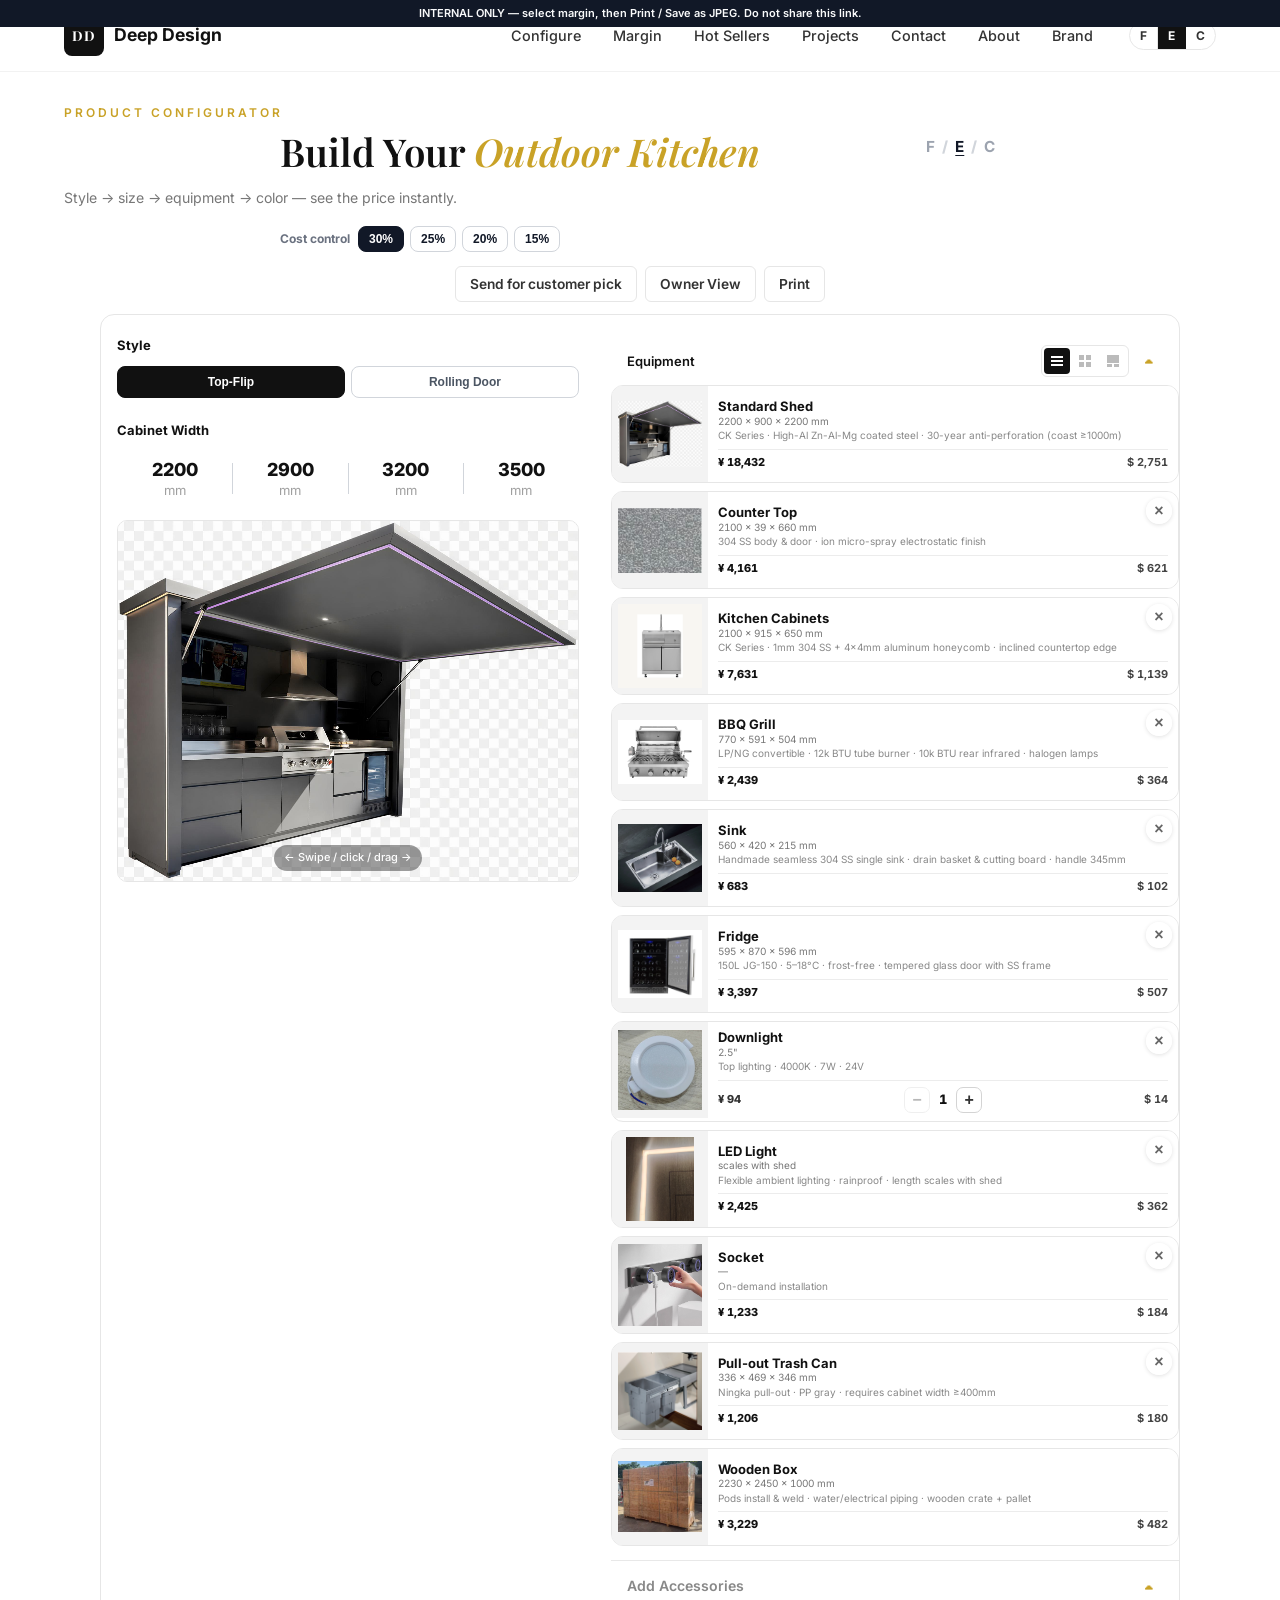
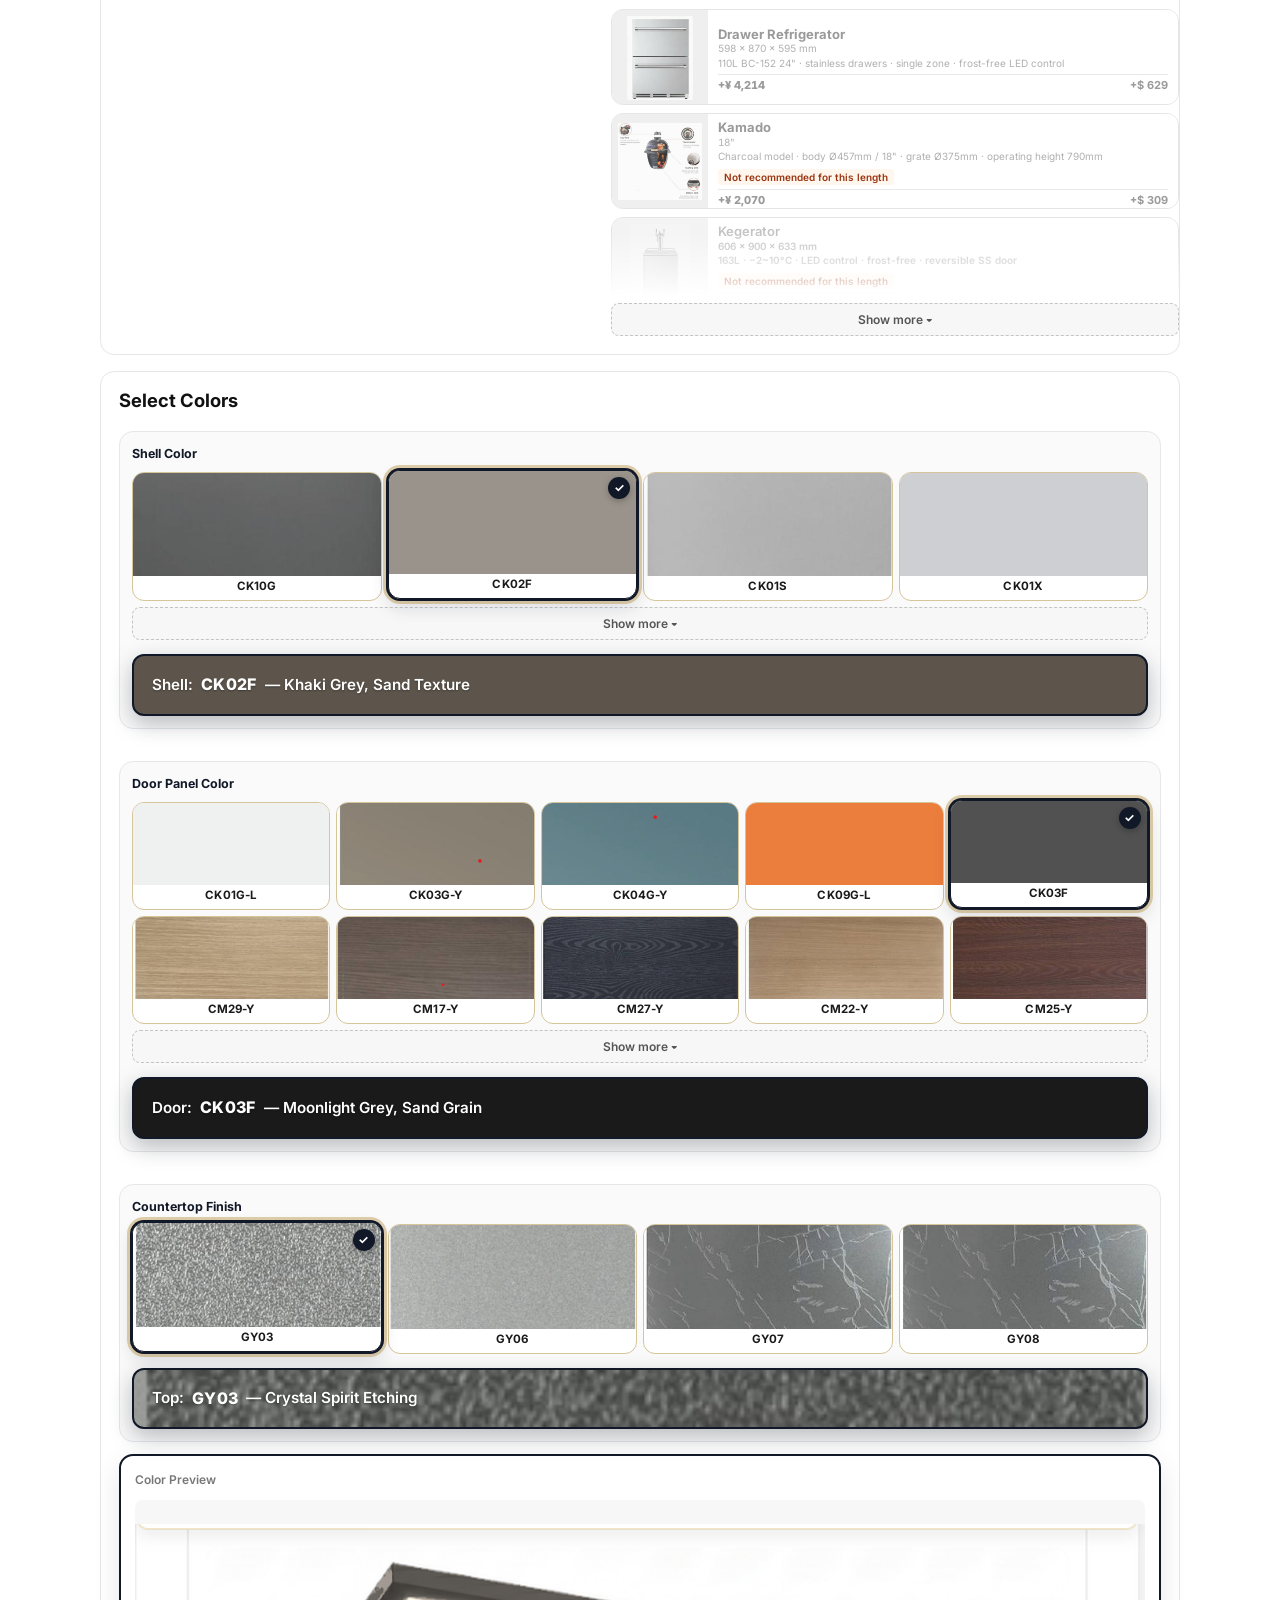
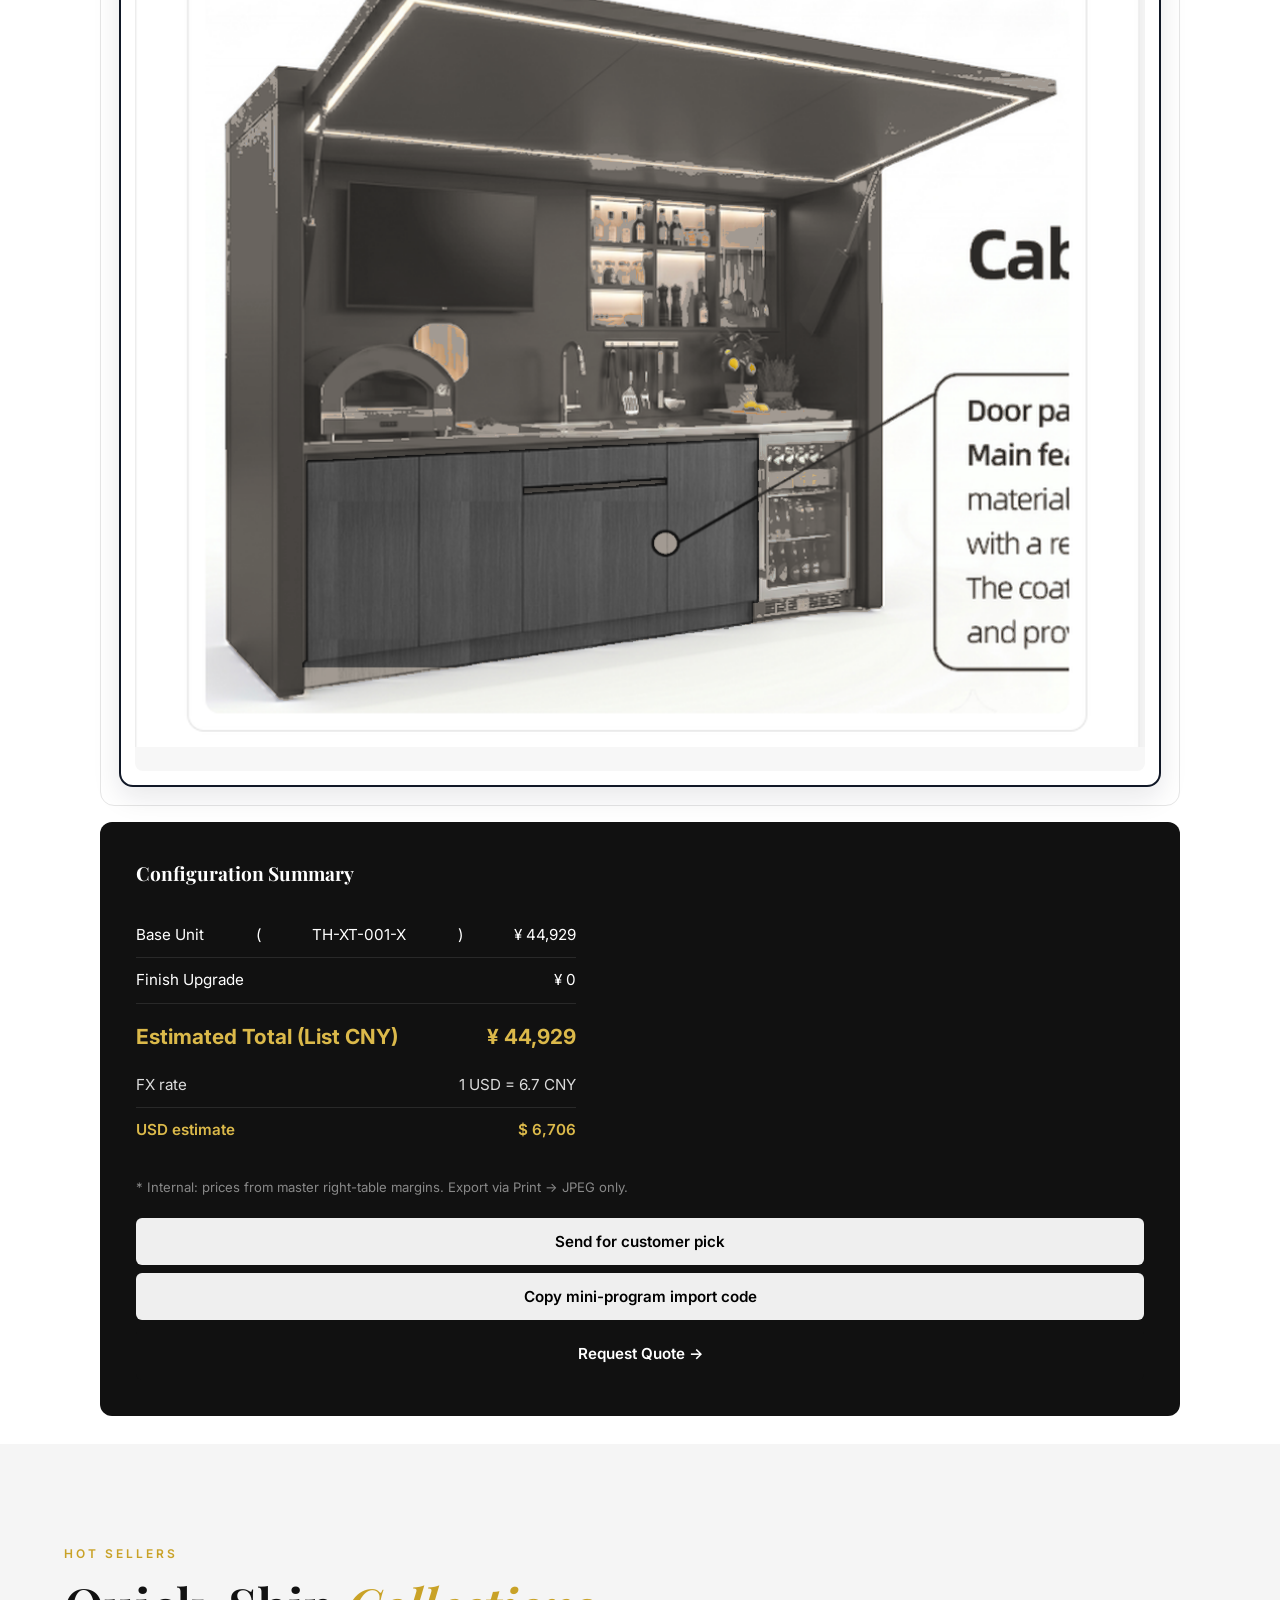
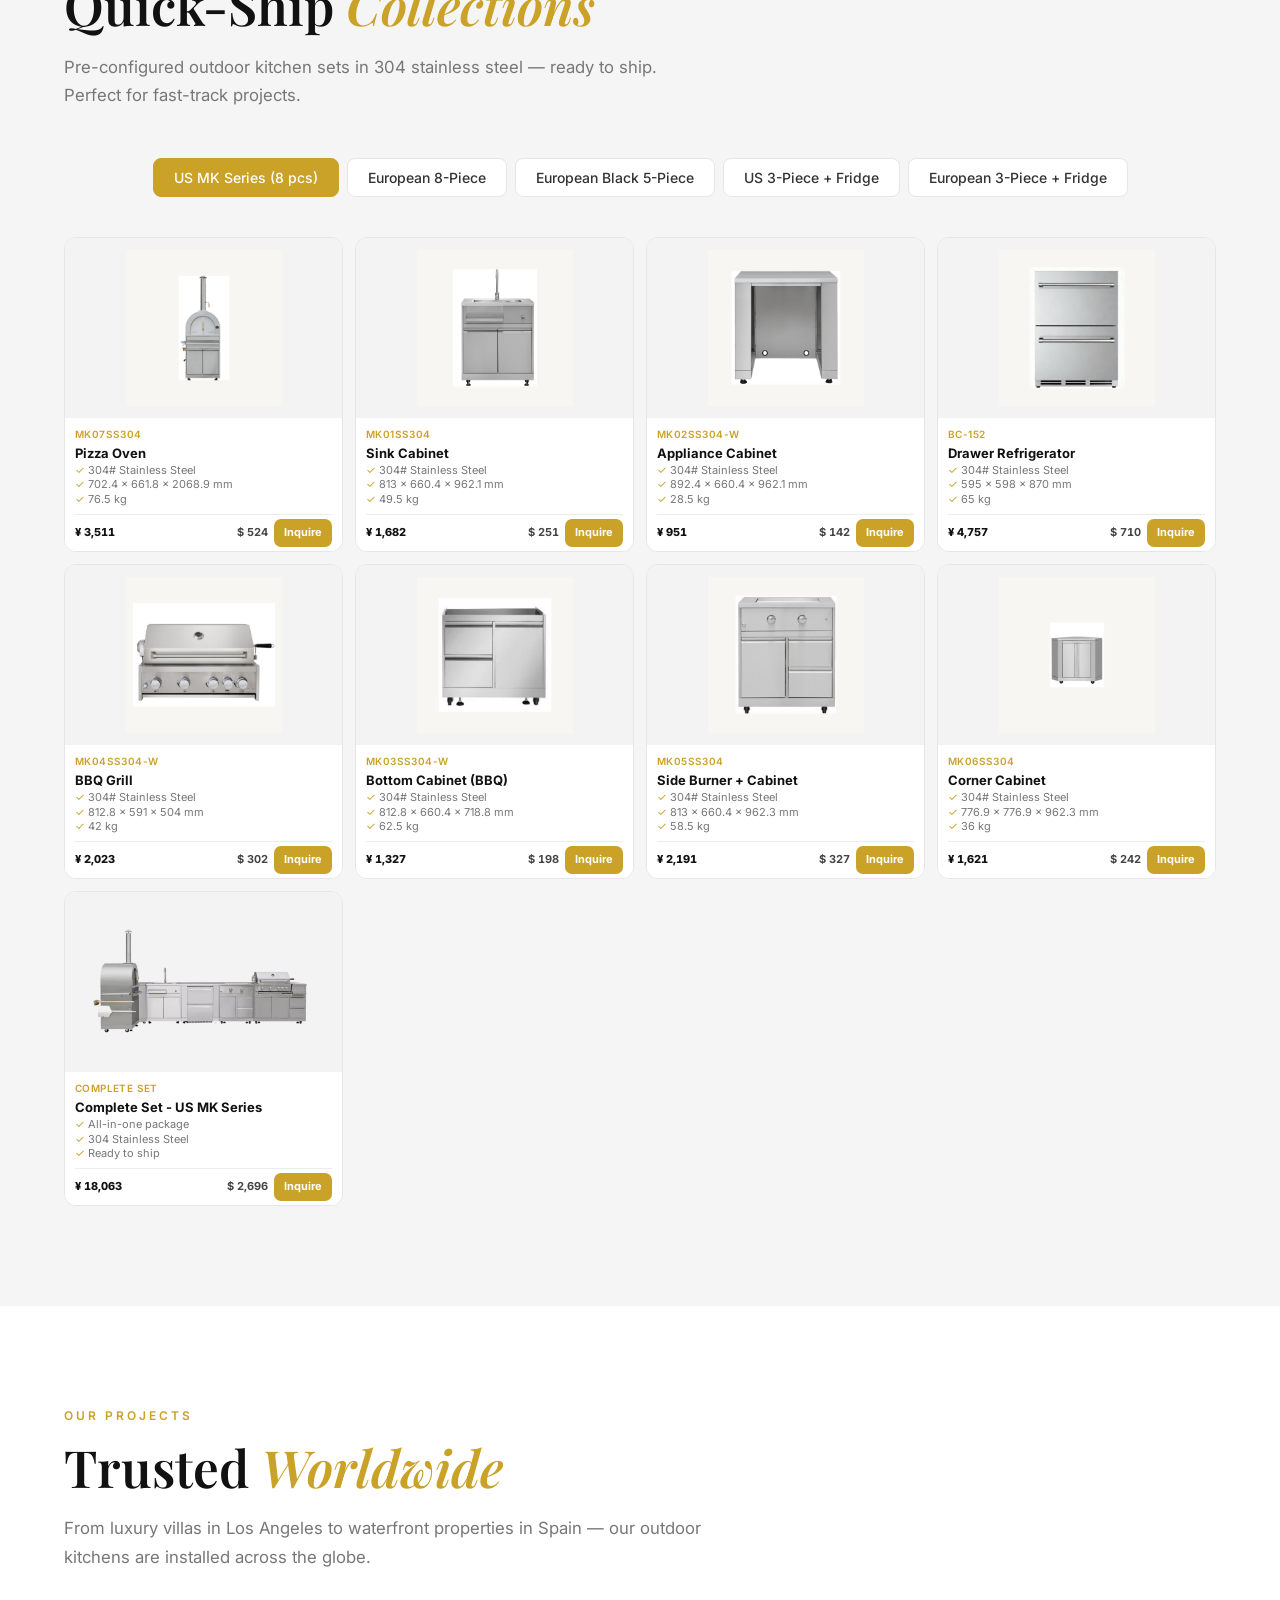
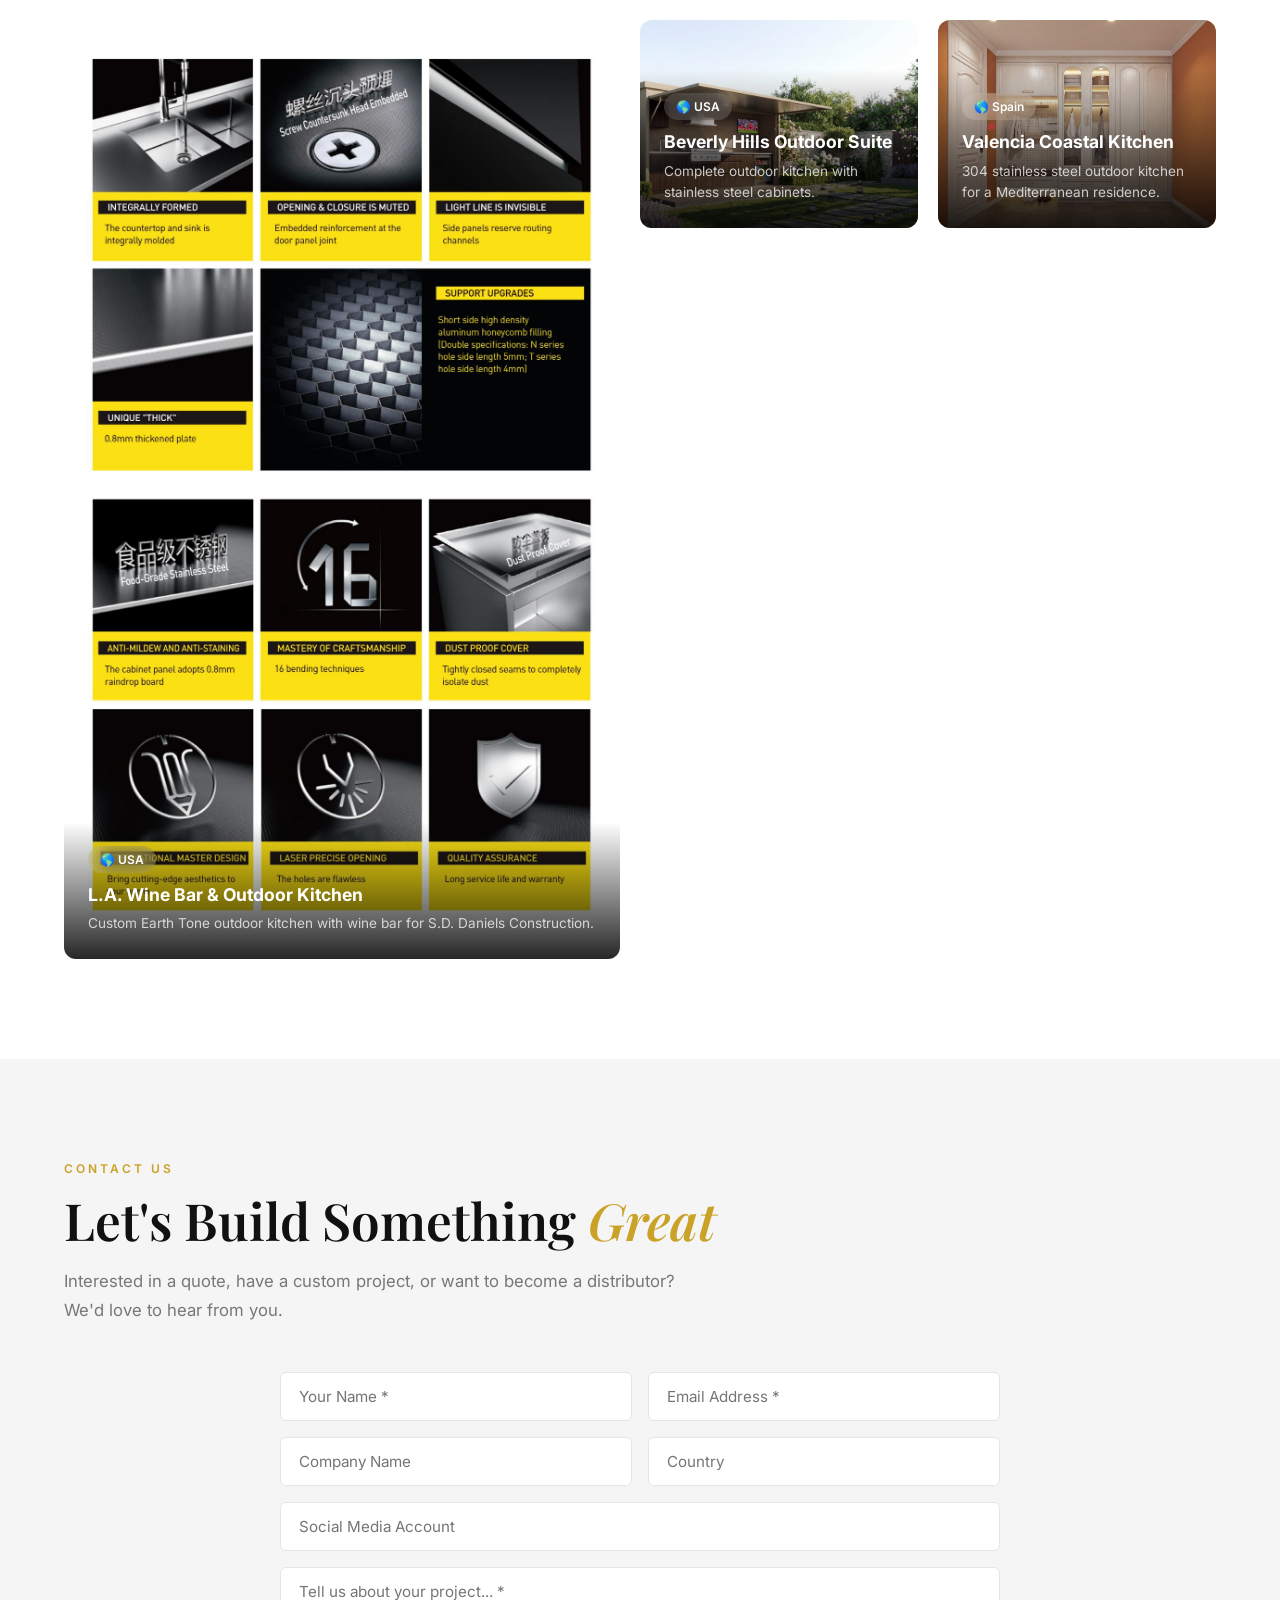
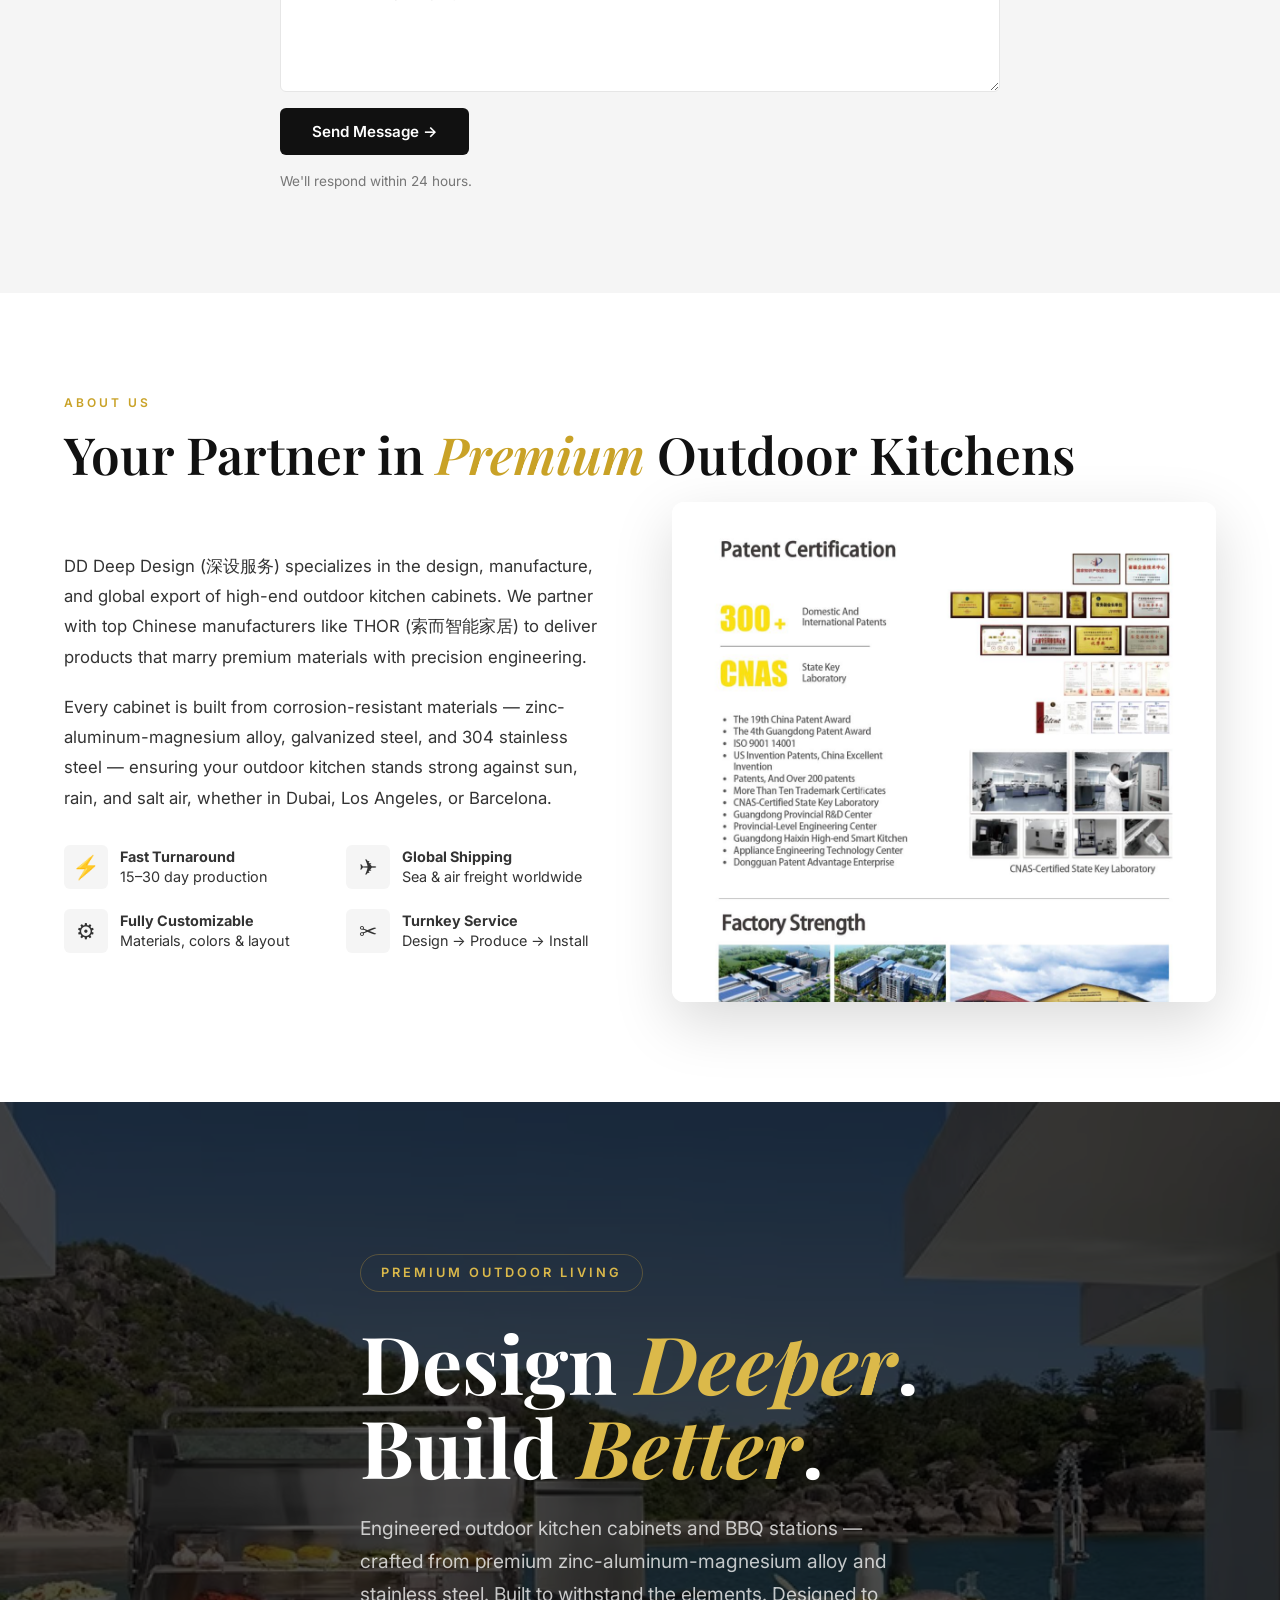
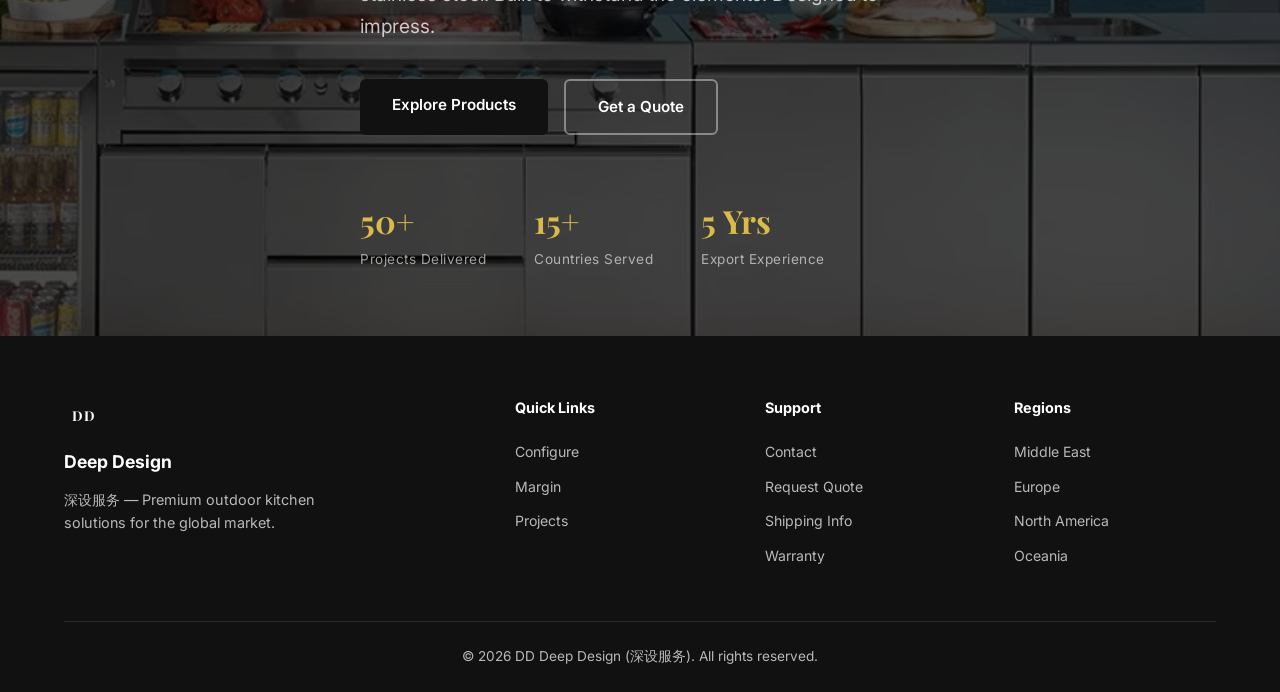
==== classic.html @ 4f4bcaa0 "ui: flat size chips and align elevation preview width" ====
<!DOCTYPE html>
<html lang="zh-CN" data-quote-channel="internal">
<head>
    <meta charset="UTF-8">
    <meta name="viewport" content="width=device-width, initial-scale=1.0">
    <meta name="robots" content="noindex, nofollow">
    <meta name="description" content="Internal outdoor kitchen quote — margin selectable, print JPEG only.">
    <title>内部报价 · Outdoor Kitchen | DD Deep Design</title>
    <link rel="icon" type="image/svg+xml" href="favicon.svg">
    <link rel="preconnect" href="https://fonts.googleapis.com">
    <link rel="preconnect" href="https://fonts.gstatic.com" crossorigin>
    <link href="https://fonts.googleapis.com/css2?family=Inter:wght@300;400;500;600;700;800&family=Playfair+Display:wght@500;600;700&display=swap" rel="stylesheet">
    <link rel="stylesheet" href="assets/css/style.css?t=20260728sizeFlat">
    <link rel="stylesheet" href="assets/css/quote-channels.css?t=20260728cc">
    <script>window.DD_QUOTE_CHANNEL = 'internal';</script>
</head>
<body class="quote-channel-internal">
    <div class="channel-banner" id="channelBanner">内部专用 — 选毛利后打印/存为 JPEG 外发，勿转发本页链接。</div>
    <!-- Navigation -->
    <nav class="navbar" id="navbar">
        <div class="container nav-container">
            <a href="#products" class="logo">
                <span class="logo-icon">DD</span>
                <span class="logo-text">Deep Design</span>
            </a>
            <div class="nav-toggle" id="navToggle">
                <span></span><span></span><span></span>
            </div>
            <ul class="nav-links" id="navLinks">
                <li><a href="#products" class="nav-link" data-i18n="nav.configure">Configure</a></li>
                <li><a href="margin-console.html" class="nav-link" data-i18n="nav.margin">Margin</a></li>
                <li><a href="#hot-products" class="nav-link" data-i18n="nav.hot">Hot Sellers</a></li>
                <li><a href="#cases" class="nav-link" data-i18n="nav.projects">Projects</a></li>
                <li><a href="#contact" class="nav-link" data-i18n="nav.contact">Contact</a></li>
                <li><a href="#about" class="nav-link" data-i18n="nav.about">About</a></li>
                <li><a href="#hero" class="nav-link" data-i18n="nav.brand">Brand</a></li>
                <li class="nav-lang" role="group" aria-label="Language">
                    <button type="button" class="lang-opt" data-set-lang="fr" title="Française">F</button>
                    <button type="button" class="lang-opt is-active" data-set-lang="en" title="English">E</button>
                    <button type="button" class="lang-opt" data-set-lang="cn" title="Chinese">C</button>
                </li>
            </ul>
        </div>
    </nav>

    <!-- Products + Configurator -->
    <section class="section products" id="products">
        <div class="container">
            <div class="section-label" data-i18n="config.label">Product Configurator</div>
            <div class="config-title-row">
                <h2 class="section-title" data-i18n="config.title">Build Your <em>Outdoor Kitchen</em></h2>
                <div class="lang-text" id="langSwitchBar" role="group" aria-label="Language">
                    <button type="button" class="lang-opt" data-set-lang="fr" title="Française">F</button>
                    <span class="lang-sep" aria-hidden="true">/</span>
                    <button type="button" class="lang-opt is-active" data-set-lang="en" title="English">E</button>
                    <span class="lang-sep" aria-hidden="true">/</span>
                    <button type="button" class="lang-opt" data-set-lang="cn" title="Chinese">C</button>
                </div>
            </div>
            <p class="section-desc" data-i18n="config.desc">Style → size → equipment → color — see the price instantly.</p>

            <div class="margin-tier-bar internal-only" id="marginTierBar" role="group" aria-label="Cost control">
                <span class="margin-tier-label" data-i18n="config.costControl">Cost control</span>
                <button type="button" class="margin-tier-btn is-active" data-margin="30%">30%</button>
                <button type="button" class="margin-tier-btn" data-margin="25%">25%</button>
                <button type="button" class="margin-tier-btn" data-margin="20%">20%</button>
                <button type="button" class="margin-tier-btn" data-margin="15%">15%</button>
            </div>

            <div class="config-mode-tabs" id="configModeTabs" role="toolbar" aria-label="Quick actions">
                <button type="button" class="config-mode-tab config-mode-link config-mode-primary" id="btnCustomerPickTop" data-i18n="config.customerPick">发给客户选配</button>
                <button type="button" class="config-mode-tab config-mode-link" id="btnOwnerShow" data-i18n="config.openOwnerShow">业主展示</button>
                <button type="button" class="config-mode-tab config-mode-link internal-only" id="btnPrintJpeg" data-i18n="config.print" onclick="window.print()">打印</button>
            </div>

            <div class="configurator">

                <!-- Sticky total card -->
                <aside class="quote-sticky" id="quoteSticky" aria-live="polite">
                    <div class="quote-sticky-inner">
                        <div class="quote-sticky-row quote-sticky-row-tier">
                            <strong class="quote-sticky-exw" data-i18n="config.exw">内部报价</strong>
                        </div>
                        <a href="#configTotal" class="quote-sticky-body" title="Details">
                            <div class="quote-sticky-row quote-sticky-row-meta">
                                <strong id="stickyModel">TH-XT-001-X</strong>
                                <span id="stickyDims">3200*900*2250</span>
                                <span id="stickyFob" data-i18n="config.fob">内部 · 毛利价（仅打印外发）</span>
                            </div>
                            <div class="quote-sticky-row quote-sticky-row-price">
                                <strong id="stickyTotalCny">¥36,132</strong>
                                <span class="quote-sticky-sep" aria-hidden="true">；</span>
                                <strong id="stickyFx">6.7</strong>
                                <span class="quote-sticky-sep" aria-hidden="true">；</span>
                                <strong id="stickyTotalUsd">$5,393</strong>
                            </div>
                            <div class="quote-sticky-row quote-sticky-row-mat">
                                <span id="stickyMaterial" data-i18n="config.matVal">Zinc-Aluminum-Magnesium Alloy + Galvanized Steel</span>
                            </div>
                        </a>
                    </div>
                </aside>

                <!-- Size + Door (no step chrome — under 标准套餐) -->
                <div class="config-step" id="standardSizeStep">
                    <!-- Step 1: Width+elevation (left) | Details (right) -->
                    <div class="step1-grid" id="standardSizeGrid">
                        <!-- Column 1: size chips + panable elevation -->
                        <div class="step1-col step1-images">
                            <div class="elev-size-block">
                                <div class="block-label" data-i18n="config.style">Style</div>
                                <div class="shell-door-tabs" id="shellDoorTabs" role="radiogroup" aria-label="Style">
                                    <button type="button" class="shell-door-tab is-active" data-door="xt" data-i18n="config.topFlip">翻盖</button>
                                    <button type="button" class="shell-door-tab" data-door="wm" data-i18n="config.rolling">卷帘门</button>
                                </div>
                                <div class="block-label" data-i18n="config.width">Cabinet Width</div>
                                <div class="size-picker-scroll">
                                    <div class="size-picker" id="sizeGroup">
                                        <button class="size-btn" data-width="2200" data-suffix="-X">
                                            <span class="size-val">2200</span>
                                            <span class="size-unit">mm</span>
                                        </button>
                                        <button class="size-btn" data-width="2900" data-suffix="">
                                            <span class="size-val">2900</span>
                                            <span class="size-unit">mm</span>
                                        </button>
                                        <button class="size-btn" data-width="3200" data-suffix="">
                                            <span class="size-val">3200</span>
                                            <span class="size-unit">mm</span>
                                        </button>
                                        <button class="size-btn" data-width="3500" data-suffix="">
                                            <span class="size-val">3500</span>
                                            <span class="size-unit">mm</span>
                                        </button>
                                    </div>
                                </div>
                                <div class="elevation-preview">
                                    <button type="button" class="elev-nav elev-nav-prev" id="elevNavPrev" aria-label="Pan left">‹</button>
                                    <div class="elevation-scroll" id="elevationScroll" tabindex="0" aria-label="Elevation pan">
                                        <img src="assets/images/products/suoer/xt-2200.png?t=20260728xt3500" alt="" id="elevationImg" class="elevation-img elevation-img-source" draggable="false" hidden>
                                        <img src="assets/images/products/suoer/2200-door-mask.png?t=20260728xt3500" alt="" id="elevationDoorMask" class="elevation-img-source" hidden>
                                        <canvas id="elevationCanvas" class="elevation-img elevation-canvas" width="1008" height="585" aria-label="Product preview"></canvas>
                                    </div>
                                    <button type="button" class="elev-nav elev-nav-next" id="elevNavNext" aria-label="Pan right">›</button>
                                    <div class="elevation-scroll-hint" aria-hidden="true" data-i18n="config.scrollHint">← Swipe / click / drag →</div>
                                </div>
                            </div>
                        </div>

                        <!-- Column 2: Details -->
                        <div class="step1-col step1-details">
                            <div class="detail-card" id="detailCard">
                                <span id="previewModel" class="sr-only">TH-XT-001-X</span>
                                <span id="previewPrice" class="sr-only"><span class="price-value"></span></span>
                                <div class="detail-specs is-expanded" id="detailSpecs">
                                    <div class="detail-specs-hd">
                                        <div class="detail-specs-title" data-i18n="config.equipment">Equipment</div>
                                        <div class="detail-specs-actions">
                                            <div class="std-layout-switch" role="group" aria-label="Layout">
                                                <button type="button" class="std-layout-btn is-active" data-layout="list" aria-label="List" title="清单">
                                                    <span class="std-layout-icon std-layout-icon-list" aria-hidden="true"></span>
                                                </button>
                                                <button type="button" class="std-layout-btn" data-layout="grid" aria-label="Grid" title="双列">
                                                    <span class="std-layout-icon std-layout-icon-grid" aria-hidden="true"></span>
                                                </button>
                                                <button type="button" class="std-layout-btn" data-layout="large" aria-label="Large" title="大图">
                                                    <span class="std-layout-icon std-layout-icon-large" aria-hidden="true"></span>
                                                </button>
                                            </div>
                                            <button type="button" class="std-list-toggle" id="stdListToggle" aria-label="Collapse" title="Collapse" aria-expanded="true">▴</button>
                                        </div>
                                    </div>
                                    <div class="detail-specs-body" id="detailSpecsBody">
                                        <div class="std-config-list" id="previewSpecsList" aria-live="polite"></div>
                                    </div>
                                </div>
                                <div class="acc-section is-expanded" id="accSection">
                                    <div class="acc-section-hd">
                                        <div class="acc-section-label" data-i18n="config.step3.title">Add Accessories</div>
                                        <button type="button" class="std-list-toggle acc-section-toggle" id="accSectionToggle" aria-label="Collapse accessories" title="Collapse" aria-expanded="true">▴</button>
                                    </div>
                                    <div class="acc-section-body" id="accListPanel">
                                        <div class="std-config-list accessories-list is-collapsed" id="accessoriesGrid" aria-live="polite"></div>
                                        <button type="button" class="acc-expand-toggle" id="accExpandToggle" hidden aria-expanded="false" data-i18n="config.accExpand">Show more ▾</button>
                                    </div>
                                </div>
                            </div>
                        </div>
                    </div>
                </div>

                <!-- Colors last: shell + door in one area -->
                <div class="config-step" id="finishStep">
                    <div class="step-header step-header-plain">
                        <h3 data-i18n="config.step4.title">Select Colors</h3>
                    </div>

                    <div class="door-series-list color-pick-area" id="colorPickArea">
                        <div class="door-series-block body-color-block color-pick-block" id="bodyColorBlock" data-series="shell">
                            <div class="door-series-label" data-i18n="config.bodyColor">Shell Color</div>
                            <div class="color-grid color-grid-shell is-collapsed" id="bodyColorGrid"></div>
                            <button type="button" class="acc-expand-toggle color-expand-toggle" id="bodyColorExpand" hidden aria-expanded="false" data-i18n="config.accExpand">Show more ▾</button>
                            <div class="color-selected-info body-selected-info" id="bodyColorSelectedInfo">
                                <span data-i18n="config.bodySelected">Shell: </span>
                                <strong id="selectedBodyColorCode">CK02F</strong>
                                <span id="selectedBodyColorName">— Khaki Grey</span>
                            </div>
                        </div>

                        <div class="door-series-block body-color-block color-pick-block" id="doorColorBlock" data-series="door">
                            <div class="door-series-label" data-i18n="config.doorColor">Door Panel Color</div>
                            <div class="color-grid color-grid-door is-collapsed" id="doorColorGrid"></div>
                            <button type="button" class="acc-expand-toggle color-expand-toggle" id="doorColorExpand" hidden aria-expanded="false" data-i18n="config.accExpand">Show more ▾</button>
                            <div class="color-selected-info" id="colorSelectedInfo">
                                <span data-i18n="config.doorSelected">Door: </span>
                                <strong id="selectedColorCode">CK03F</strong>
                                <span id="selectedColorName">— Moonlight Grey</span>
                            </div>
                        </div>
                        <!-- keep id for legacy selectors -->
                        <div id="doorSeriesList" hidden></div>

                        <div class="door-series-block countertop-color-block color-pick-block" id="countertopColorBlock" data-series="countertop" hidden>
                            <div class="door-series-label" data-i18n="config.countertop">Countertop Finish</div>
                            <div class="color-grid color-grid-countertop" id="countertopColorGrid"></div>
                            <div class="color-selected-info" id="countertopSelectedInfo">
                                <span data-i18n="config.countertopSelected">Top: </span>
                                <strong id="selectedCountertopCode">—</strong>
                                <span id="selectedCountertopName"></span>
                            </div>
                        </div>
                    </div>

                    <div class="shell-preview-card color-preview-card" id="shellPreviewCard">
                        <div class="door-preview-label" data-i18n="config.colorPreview">Color Preview</div>
                        <div class="shell-preview-stage">
                            <img src="assets/img/shell-preview.png?t=20260728xt3500" alt="" id="shellPreviewSource" class="shell-preview-source" width="1002" height="818" decoding="async" data-src-xt="assets/img/shell-preview.png?t=20260728xt3500" data-src-wm="assets/img/shell-preview-roll.png?t=20260725v1">
                            <img src="assets/img/door-preview-mask.png?t=20260728xt3500" alt="" id="shellDoorMask" class="door-preview-hidden" width="1002" height="818" decoding="async">
                            <canvas id="shellPreviewCanvas" class="shell-preview-canvas" width="1002" height="818" aria-label="Color preview"></canvas>
                        </div>
                    </div>
                </div>

                <!-- Final: Total Price -->
                <div class="config-total" id="configTotal">
                    <div class="total-summary">
                        <h3 data-i18n="config.total.title">Configuration Summary</h3>
                        <div class="total-breakdown">
                            <div class="total-row">
                                <span data-i18n="config.total.base">Base Unit</span> (<span id="totalModel">TH-XT-001-X</span>)
                                <span id="totalBasePrice">&yen;36,132</span>
                            </div>
                            <div class="total-row total-accessories" id="totalAccessoriesRow">
                                <span data-i18n="config.total.acc">Accessories</span>
                                <span id="totalAccessoriesPrice">&yen;0</span>
                            </div>
                            <div class="total-row">
                                <span data-i18n="config.total.finish">Finish Upgrade</span>
                                <span id="totalFinishPrice">&yen;0</span>
                            </div>
                            <div class="total-row total-final">
                                <span data-i18n="config.total.total">Estimated Total (EXW)</span>
                                <span id="totalFinalPrice">&yen;36,132</span>
                            </div>
                            <div class="total-row total-fx-row">
                                <span data-i18n="config.sticky.fx">汇率</span>
                                <span id="totalFxRate">1 USD = 6.7 CNY</span>
                            </div>
                            <div class="total-row total-usd-row">
                                <span data-i18n="config.sticky.usd">USD 估价</span>
                                <span id="totalFinalUsd">$5,393</span>
                            </div>
                        </div>
                        <p class="total-note" data-i18n="config.total.note">* Price includes tax &amp; packaging. Shipping quoted separately. FX from master table.</p>
                        <div class="total-actions" style="display:flex;flex-direction:column;gap:8px;margin-top:12px">
                            <button type="button" class="btn btn-secondary" id="btnCustomerPick" data-i18n="config.customerPick">发给客户选配</button>
                            <button type="button" class="btn btn-secondary" id="btnMpImport" data-i18n="config.mpImport">复制小程序导入码</button>
                            <a href="#contact" class="btn btn-primary" onclick="document.getElementById('configSummary').value=buildSummaryString()" data-i18n="config.total.cta">Request Quote &#10140;</a>
                        </div>
                    </div>
                </div>

                <!-- Hidden field for form -->
                <input type="hidden" id="configSummary" name="configuration" value="">

            </div>
        </div>
    </section>

    <!-- Hot-Selling Products -->
    <section class="section hot-products" id="hot-products">
        <div class="container">
            <div class="section-label" data-i18n="hot.label">Hot Sellers</div>
            <h2 class="section-title" data-i18n="hot.title">Quick-Ship <em>Collections</em></h2>
            <p class="section-desc" data-i18n="hot.desc">Pre-configured outdoor kitchen sets in 304 stainless steel — ready to ship. Perfect for fast-track projects.</p>

            <div class="hot-tabs" id="hotTabs">
                <button class="hot-tab active" data-set="us-mk" data-i18n="hot.tab1">US MK Series (8 pcs)</button>
                <button class="hot-tab" data-set="eu-8pcs" data-i18n="hot.tab2">European 8-Piece</button>
                <button class="hot-tab" data-set="eu-black" data-i18n="hot.tab3">European Black 5-Piece</button>
                <button class="hot-tab" data-set="us-3pcs" data-i18n="hot.tab4">US 3-Piece + Fridge</button>
                <button class="hot-tab" data-set="eu-3pcs" data-i18n="hot.tab5">European 3-Piece + Fridge</button>
            </div>

            <!-- US MK Series 8 pcs -->
            <div class="hot-grid active" id="set-us-mk">
                <div class="hot-card">
                    <img class="hot-card-img" src="assets/images/products/hot-selling/display/sku-MK07SS304.png" alt="MK07SS304 Pizza Oven" loading="lazy"/>
                    <div class="hot-card-body">
                        <div class="hot-card-model">MK07SS304</div>
                        <div class="hot-card-title" data-i18n="hot.mk.pizza">Pizza Oven</div>
                        <ul class="hot-card-specs">
                            <li>304# Stainless Steel</li>
                            <li>702.4 &times; 661.8 &times; 2068.9 mm</li>
                            <li>76.5 kg</li>
                        </ul>
                        <div class="hot-card-footer">
                            <div class="hot-card-price">$524 <small>FOB</small></div>
                            <a href="#contact" class="hot-card-btn" data-i18n="hot.cta">Inquire</a>
                        </div>
                    </div>
                </div>
                <div class="hot-card">
                    <img class="hot-card-img" src="assets/images/products/hot-selling/display/sku-MK01SS304.png" alt="MK01SS304 Sink Cabinet" loading="lazy"/>
                    <div class="hot-card-body">
                        <div class="hot-card-model">MK01SS304</div>
                        <div class="hot-card-title" data-i18n="hot.mk.sink">Sink Cabinet</div>
                        <ul class="hot-card-specs">
                            <li>304# Stainless Steel</li>
                            <li>813 &times; 660.4 &times; 962.1 mm</li>
                            <li>49.5 kg</li>
                        </ul>
                        <div class="hot-card-footer">
                            <div class="hot-card-price">$251 <small>FOB</small></div>
                            <a href="#contact" class="hot-card-btn" data-i18n="hot.cta">Inquire</a>
                        </div>
                    </div>
                </div>
                <div class="hot-card">
                    <img class="hot-card-img" src="assets/images/products/hot-selling/display/sku-MK02SS304-W.png" alt="MK02SS304-W Appliance Cabinet" loading="lazy"/>
                    <div class="hot-card-body">
                        <div class="hot-card-model">MK02SS304-W</div>
                        <div class="hot-card-title" data-i18n="hot.mk.appliance">Appliance Cabinet</div>
                        <ul class="hot-card-specs">
                            <li>304# Stainless Steel</li>
                            <li>892.4 &times; 660.4 &times; 962.1 mm</li>
                            <li>28.5 kg</li>
                        </ul>
                        <div class="hot-card-footer">
                            <div class="hot-card-price">$142 <small>FOB</small></div>
                            <a href="#contact" class="hot-card-btn" data-i18n="hot.cta">Inquire</a>
                        </div>
                    </div>
                </div>
                <div class="hot-card">
                    <img class="hot-card-img" src="assets/images/products/hot-selling/display/sku-BC-152.png" alt="BC-152 Drawer Refrigerator" loading="lazy"/>
                    <div class="hot-card-body">
                        <div class="hot-card-model">BC-152</div>
                        <div class="hot-card-title" data-i18n="hot.mk.fridge">Drawer Refrigerator</div>
                        <ul class="hot-card-specs">
                            <li>304# Stainless Steel</li>
                            <li>595 &times; 598 &times; 870 mm</li>
                            <li>65 kg</li>
                        </ul>
                        <div class="hot-card-footer">
                            <div class="hot-card-price">$710 <small>FOB</small></div>
                            <a href="#contact" class="hot-card-btn" data-i18n="hot.cta">Inquire</a>
                        </div>
                    </div>
                </div>
                <div class="hot-card">
                    <img class="hot-card-img" src="assets/images/products/hot-selling/display/sku-MK04SS304-W.png" alt="MK04SS304-W BBQ Grill" loading="lazy"/>
                    <div class="hot-card-body">
                        <div class="hot-card-model">MK04SS304-W</div>
                        <div class="hot-card-title" data-i18n="hot.mk.bbq">BBQ Grill</div>
                        <ul class="hot-card-specs">
                            <li>304# Stainless Steel</li>
                            <li>812.8 &times; 591 &times; 504 mm</li>
                            <li>42 kg</li>
                        </ul>
                        <div class="hot-card-footer">
                            <div class="hot-card-price">$302 <small>FOB</small></div>
                            <a href="#contact" class="hot-card-btn" data-i18n="hot.cta">Inquire</a>
                        </div>
                    </div>
                </div>
                <div class="hot-card">
                    <img class="hot-card-img" src="assets/images/products/hot-selling/display/sku-MK03SS304-W.png" alt="MK03SS304-W Bottom Cabinet" loading="lazy"/>
                    <div class="hot-card-body">
                        <div class="hot-card-model">MK03SS304-W</div>
                        <div class="hot-card-title" data-i18n="hot.mk.bottom">Bottom Cabinet (BBQ)</div>
                        <ul class="hot-card-specs">
                            <li>304# Stainless Steel</li>
                            <li>812.8 &times; 660.4 &times; 718.8 mm</li>
                            <li>62.5 kg</li>
                        </ul>
                        <div class="hot-card-footer">
                            <div class="hot-card-price">$198 <small>FOB</small></div>
                            <a href="#contact" class="hot-card-btn" data-i18n="hot.cta">Inquire</a>
                        </div>
                    </div>
                </div>
                <div class="hot-card">
                    <img class="hot-card-img" src="assets/images/products/hot-selling/display/sku-MK05SS304.png" alt="MK05SS304 Side Burner" loading="lazy"/>
                    <div class="hot-card-body">
                        <div class="hot-card-model">MK05SS304</div>
                        <div class="hot-card-title" data-i18n="hot.mk.burner">Side Burner + Cabinet</div>
                        <ul class="hot-card-specs">
                            <li>304# Stainless Steel</li>
                            <li>813 &times; 660.4 &times; 962.3 mm</li>
                            <li>58.5 kg</li>
                        </ul>
                        <div class="hot-card-footer">
                            <div class="hot-card-price">$327 <small>FOB</small></div>
                            <a href="#contact" class="hot-card-btn" data-i18n="hot.cta">Inquire</a>
                        </div>
                    </div>
                </div>
                <div class="hot-card">
                    <img class="hot-card-img" src="assets/images/products/hot-selling/display/sku-MK06SS304.png" alt="MK06SS304 Corner Cabinet" loading="lazy"/>
                    <div class="hot-card-body">
                        <div class="hot-card-model">MK06SS304</div>
                        <div class="hot-card-title" data-i18n="hot.mk.corner">Corner Cabinet</div>
                        <ul class="hot-card-specs">
                            <li>304# Stainless Steel</li>
                            <li>776.9 &times; 776.9 &times; 962.3 mm</li>
                            <li>36 kg</li>
                        </ul>
                        <div class="hot-card-footer">
                            <div class="hot-card-price">$242 <small>FOB</small></div>
                            <a href="#contact" class="hot-card-btn" data-i18n="hot.cta">Inquire</a>
                        </div>
                    </div>
                </div>
                <div class="hot-card">
                    <img class="hot-card-img" src="assets/images/products/hot-selling/us-mk-series-remark.png" alt="Complete Set" loading="lazy"/>
                    <div class="hot-card-body">
                        <div class="hot-card-model">Complete Set</div>
                        <div class="hot-card-title">Complete Set - US MK Series</div>
                        <ul class="hot-card-specs">
                            <li>All-in-one package</li>
                            <li>304 Stainless Steel</li>
                            <li>Ready to ship</li>
                        </ul>
                        <div class="hot-card-footer">
                            <div class="hot-card-price">$2,696 <small>FOB</small></div>
                            <a href="#contact" class="hot-card-btn" data-i18n="hot.cta">Inquire</a>
                        </div>
                    </div>
                </div>
            </div>
            <div class="hot-grid" id="set-eu-8pcs">
                <div class="hot-card">
                    <img class="hot-card-img" src="assets/images/products/hot-selling/display/sku-MK07SS304.png" alt="MK07SS304 Pizza Oven" loading="lazy"/>
                    <div class="hot-card-body">
                        <div class="hot-card-model">MK07SS304</div>
                        <div class="hot-card-title" data-i18n="hot.mk.pizza">Pizza Oven</div>
                        <ul class="hot-card-specs">
                            <li>304# Stainless Steel</li>
                            <li>702.4 &times; 661.8 &times; 2068.9 mm</li>
                            <li>76.5 kg</li>
                        </ul>
                        <div class="hot-card-footer">
                            <div class="hot-card-price">$524 <small>FOB</small></div>
                            <a href="#contact" class="hot-card-btn" data-i18n="hot.cta">Inquire</a>
                        </div>
                    </div>
                </div>
                <div class="hot-card">
                    <img class="hot-card-img" src="assets/images/products/hot-selling/display/sku-MK06SS304.png" alt="MK06SS304 Corner Cabinet" loading="lazy"/>
                    <div class="hot-card-body">
                        <div class="hot-card-model">MK06SS304</div>
                        <div class="hot-card-title" data-i18n="hot.mk.corner">Corner Cabinet</div>
                        <ul class="hot-card-specs">
                            <li>304# Stainless Steel</li>
                            <li>776.9 &times; 776.9 &times; 962.3 mm</li>
                            <li>36 kg</li>
                        </ul>
                        <div class="hot-card-footer">
                            <div class="hot-card-price">$242 <small>FOB</small></div>
                            <a href="#contact" class="hot-card-btn" data-i18n="hot.cta">Inquire</a>
                        </div>
                    </div>
                </div>
                <div class="hot-card">
                    <img class="hot-card-img" src="assets/images/products/hot-selling/display/sku-MK01SS304.png" alt="MK01SS304 Sink Cabinet" loading="lazy"/>
                    <div class="hot-card-body">
                        <div class="hot-card-model">MK01SS304</div>
                        <div class="hot-card-title" data-i18n="hot.mk.sink">Sink Cabinet</div>
                        <ul class="hot-card-specs">
                            <li>304# Stainless Steel</li>
                            <li>813 &times; 660.4 &times; 962.1 mm</li>
                            <li>49.5 kg</li>
                        </ul>
                        <div class="hot-card-footer">
                            <div class="hot-card-price">$251 <small>FOB</small></div>
                            <a href="#contact" class="hot-card-btn" data-i18n="hot.cta">Inquire</a>
                        </div>
                    </div>
                </div>
                <div class="hot-card">
                    <img class="hot-card-img" src="assets/images/products/hot-selling/display/sku-MK02SS304-W.png" alt="MK02SS304-W Appliance Cabinet" loading="lazy"/>
                    <div class="hot-card-body">
                        <div class="hot-card-model">MK02SS304-W</div>
                        <div class="hot-card-title" data-i18n="hot.mk.appliance">Appliance Cabinet</div>
                        <ul class="hot-card-specs">
                            <li>304# Stainless Steel</li>
                            <li>892.4 &times; 660.4 &times; 962.1 mm</li>
                            <li>28.5 kg</li>
                        </ul>
                        <div class="hot-card-footer">
                            <div class="hot-card-price">$142 <small>FOB</small></div>
                            <a href="#contact" class="hot-card-btn" data-i18n="hot.cta">Inquire</a>
                        </div>
                    </div>
                </div>
                <div class="hot-card">
                    <img class="hot-card-img" src="assets/images/products/hot-selling/display/sku-HBB3004E-T.png" alt="HBB3004E-T BBQ Grill" loading="lazy"/>
                    <div class="hot-card-body">
                        <div class="hot-card-model">HBB3004E-T</div>
                        <div class="hot-card-title" data-i18n="hot.eu8.bbq">BBQ Grill</div>
                        <ul class="hot-card-specs">
                            <li>304# Stainless Steel</li>
                            <li>812.8 &times; 591 &times; 504 mm</li>
                            <li>42 kg</li>
                        </ul>
                        <div class="hot-card-footer">
                            <div class="hot-card-price">$317 <small>FOB</small></div>
                            <a href="#contact" class="hot-card-btn" data-i18n="hot.cta">Inquire</a>
                        </div>
                    </div>
                </div>
                <div class="hot-card">
                    <img class="hot-card-img" src="assets/images/products/hot-selling/display/sku-OKBC01S.png" alt="OKBC01S Bottom Cabinet" loading="lazy"/>
                    <div class="hot-card-body">
                        <div class="hot-card-model">OKBC01S</div>
                        <div class="hot-card-title" data-i18n="hot.eu8.bottom">Bottom Cabinet (BBQ)</div>
                        <ul class="hot-card-specs">
                            <li>304# Stainless Steel</li>
                            <li>1219 &times; 660.4 &times; 962.1 mm</li>
                            <li>62.5 kg</li>
                        </ul>
                        <div class="hot-card-footer">
                            <div class="hot-card-price">$321 <small>FOB</small></div>
                            <a href="#contact" class="hot-card-btn" data-i18n="hot.cta">Inquire</a>
                        </div>
                    </div>
                </div>
                <div class="hot-card">
                    <img class="hot-card-img" src="assets/images/products/hot-selling/display/sku-OKSB01S.png" alt="OKSB01S Side Burner" loading="lazy"/>
                    <div class="hot-card-body">
                        <div class="hot-card-model">OKSB01S</div>
                        <div class="hot-card-title" data-i18n="hot.eu8.burner">Side Burner + Cabinet</div>
                        <ul class="hot-card-specs">
                            <li>304# Stainless Steel</li>
                            <li>813 &times; 660.4 &times; 962.3 mm</li>
                            <li>58.5 kg</li>
                        </ul>
                        <div class="hot-card-footer">
                            <div class="hot-card-price">$361 <small>FOB</small></div>
                            <a href="#contact" class="hot-card-btn" data-i18n="hot.cta">Inquire</a>
                        </div>
                    </div>
                </div>
                <div class="hot-card">
                    <img class="hot-card-img" src="assets/images/products/hot-selling/display/sku-BC-152.png" alt="BC152 Refrigerator" loading="lazy"/>
                    <div class="hot-card-body">
                        <div class="hot-card-model">BC152</div>
                        <div class="hot-card-title" data-i18n="hot.mk.fridge">Drawer Refrigerator</div>
                        <ul class="hot-card-specs">
                            <li>304# Stainless Steel</li>
                            <li>595 &times; 598 &times; 870 mm</li>
                            <li>65 kg</li>
                            <li>Indoor or Outdoor use</li>
                        </ul>
                        <div class="hot-card-footer">
                            <div class="hot-card-price">$710 <small>FOB</small></div>
                            <a href="#contact" class="hot-card-btn" data-i18n="hot.cta">Inquire</a>
                        </div>
                    </div>
                </div>
                <div class="hot-card">
                    <img class="hot-card-img" src="assets/images/products/hot-selling/eu-8pcs-remark.png" alt="Complete Set" loading="lazy"/>
                    <div class="hot-card-body">
                        <div class="hot-card-model">Complete Set</div>
                        <div class="hot-card-title">Complete Set - European 8-Piece</div>
                        <ul class="hot-card-specs">
                            <li>All-in-one package</li>
                            <li>304 Stainless Steel</li>
                            <li>Ready to ship</li>
                        </ul>
                        <div class="hot-card-footer">
                            <div class="hot-card-price">$2,158 <small>FOB</small></div>
                            <a href="#contact" class="hot-card-btn" data-i18n="hot.cta">Inquire</a>
                        </div>
                    </div>
                </div>
            </div>
            <div class="hot-grid" id="set-eu-black">
                <div class="hot-card">
                    <img class="hot-card-img" src="assets/images/products/hot-selling/display/sku-OKPC01B.png" alt="OKPC01B Pizza Oven" loading="lazy"/>
                    <div class="hot-card-body">
                        <div class="hot-card-model">OKPC01B</div>
                        <div class="hot-card-title" data-i18n="hot.black.pizza">Pizza Oven (Black)</div>
                        <ul class="hot-card-specs">
                            <li>304# Stainless Steel</li>
                            <li>702.4 &times; 661.8 &times; 2068.9 mm</li>
                            <li>76.5 kg</li>
                        </ul>
                        <div class="hot-card-footer">
                            <div class="hot-card-price">$355 <small>FOB</small></div>
                            <a href="#contact" class="hot-card-btn" data-i18n="hot.cta">Inquire</a>
                        </div>
                    </div>
                </div>
                <div class="hot-card">
                    <img class="hot-card-img" src="assets/images/products/hot-selling/display/sku-OKSC01B.png" alt="OKSC01B Sink Cabinet" loading="lazy"/>
                    <div class="hot-card-body">
                        <div class="hot-card-model">OKSC01B</div>
                        <div class="hot-card-title" data-i18n="hot.black.sink">Sink Cabinet (Black)</div>
                        <ul class="hot-card-specs">
                            <li>304# Stainless Steel</li>
                            <li>813 &times; 660.4 &times; 962.1 mm</li>
                            <li>49.5 kg</li>
                        </ul>
                        <div class="hot-card-footer">
                            <div class="hot-card-price">$192 <small>FOB</small></div>
                            <a href="#contact" class="hot-card-btn" data-i18n="hot.cta">Inquire</a>
                        </div>
                    </div>
                </div>
                <div class="hot-card">
                    <img class="hot-card-img" src="assets/images/products/hot-selling/display/sku-HBB3004E-T.png" alt="HBB3004E-T BBQ" loading="lazy"/>
                    <div class="hot-card-body">
                        <div class="hot-card-model">HBB3004E-T</div>
                        <div class="hot-card-title" data-i18n="hot.black.bbq">BBQ Grill (Black)</div>
                        <ul class="hot-card-specs">
                            <li>304# Stainless Steel</li>
                            <li>812.8 &times; 591 &times; 504 mm</li>
                            <li>42 kg</li>
                        </ul>
                        <div class="hot-card-footer">
                            <div class="hot-card-price">$317 <small>FOB</small></div>
                            <a href="#contact" class="hot-card-btn" data-i18n="hot.cta">Inquire</a>
                        </div>
                    </div>
                </div>
                <div class="hot-card">
                    <img class="hot-card-img" src="assets/images/products/hot-selling/display/sku-OKBC01B.png" alt="OKBC01B Bottom Cabinet" loading="lazy"/>
                    <div class="hot-card-body">
                        <div class="hot-card-model">OKBC01B</div>
                        <div class="hot-card-title" data-i18n="hot.black.bottom">Bottom Cabinet (Black)</div>
                        <ul class="hot-card-specs">
                            <li>304# Stainless Steel</li>
                            <li>1219 &times; 660.4 &times; 962.1 mm</li>
                            <li>62.5 kg</li>
                        </ul>
                        <div class="hot-card-footer">
                            <div class="hot-card-price">$215 <small>FOB</small></div>
                            <a href="#contact" class="hot-card-btn" data-i18n="hot.cta">Inquire</a>
                        </div>
                    </div>
                </div>
                <div class="hot-card">
                    <img class="hot-card-img" src="assets/images/products/hot-selling/display/sku-OKSB01B.png" alt="OKSB01B Side Burner" loading="lazy"/>
                    <div class="hot-card-body">
                        <div class="hot-card-model">OKSB01B</div>
                        <div class="hot-card-title" data-i18n="hot.black.burner">Side Burner + Cabinet (Black)</div>
                        <ul class="hot-card-specs">
                            <li>304# Stainless Steel</li>
                            <li>813 &times; 660.4 &times; 962.3 mm</li>
                            <li>58.5 kg</li>
                        </ul>
                        <div class="hot-card-footer">
                            <div class="hot-card-price">$244 <small>FOB</small></div>
                            <a href="#contact" class="hot-card-btn" data-i18n="hot.cta">Inquire</a>
                        </div>
                    </div>
                </div>
                
            </div>
            <div class="hot-grid" id="set-us-3pcs">
                <div class="hot-card">
                    <img class="hot-card-img" src="assets/images/products/hot-selling/display/sku-HGG6006S-1-SINK.png" alt="HGG6006S-1 Sink" loading="lazy"/>
                    <div class="hot-card-body">
                        <div class="hot-card-model">HGG6006S-1</div>
                        <div class="hot-card-title" data-i18n="hot.us3.sink">Sink Cabinet</div>
                        <ul class="hot-card-specs">
                            <li>304# Stainless Steel</li>
                            <li>575 &times; 900 &times; 595 mm</li>
                            <li>52 kg</li>
                        </ul>
                        <div class="hot-card-footer">
                            <div class="hot-card-price">$241 <small>FOB</small></div>
                            <a href="#contact" class="hot-card-btn" data-i18n="hot.cta">Inquire</a>
                        </div>
                    </div>
                </div>
                <div class="hot-card">
                    <img class="hot-card-img" src="assets/images/products/hot-selling/display/sku-HGG6006S.png" alt="HGG6006S BBQ" loading="lazy"/>
                    <div class="hot-card-body">
                        <div class="hot-card-model">HGG6006S</div>
                        <div class="hot-card-title" data-i18n="hot.us3.bbq">6-Burner BBQ</div>
                        <ul class="hot-card-specs">
                            <li>304# Stainless Steel</li>
                            <li>1465 &times; 1180 &times; 600 mm</li>
                            <li>103 kg</li>
                            <li>European standard</li>
                        </ul>
                        <div class="hot-card-footer">
                            <div class="hot-card-price">$1112 <small>FOB</small></div>
                            <a href="#contact" class="hot-card-btn" data-i18n="hot.cta">Inquire</a>
                        </div>
                    </div>
                </div>
                <div class="hot-card">
                    <img class="hot-card-img" src="assets/images/products/hot-selling/display/sku-HGG6006S-1-APPL.png" alt="Appliance Cabinet" loading="lazy"/>
                    <div class="hot-card-body">
                        <div class="hot-card-model">HGG6006S-1</div>
                        <div class="hot-card-title" data-i18n="hot.us3.appliance">Appliance Cabinet</div>
                        <ul class="hot-card-specs">
                            <li>304# Stainless Steel</li>
                            <li>575 &times; 900 &times; 595 mm</li>
                            <li>32 kg</li>
                            <li>Not include refrigerator</li>
                        </ul>
                        <div class="hot-card-footer">
                            <div class="hot-card-price">$158 <small>FOB</small></div>
                            <a href="#contact" class="hot-card-btn" data-i18n="hot.cta">Inquire</a>
                        </div>
                    </div>
                </div>
                <div class="hot-card">
                    <img class="hot-card-img" src="assets/images/products/hot-selling/display/sku-REF-SS304-A.png" alt="Refrigerator" loading="lazy"/>
                    <div class="hot-card-body">
                        <div class="hot-card-model">&nbsp;</div>
                        <div class="hot-card-title" data-i18n="hot.us3.fridge">Refrigerator</div>
                        <ul class="hot-card-specs">
                            <li>304# Stainless Steel</li>
                            <li>420 &times; 695 &times; 450 mm</li>
                            <li>55 kg</li>
                        </ul>
                        <div class="hot-card-footer">
                            <div class="hot-card-price">$460 <small>FOB</small></div>
                            <a href="#contact" class="hot-card-btn" data-i18n="hot.cta">Inquire</a>
                        </div>
                    </div>
                </div>
                <div class="hot-card">
                    <img class="hot-card-img" src="assets/images/products/hot-selling/us-3pcs-fridge-remark.png" alt="Complete Set" loading="lazy"/>
                    <div class="hot-card-body">
                        <div class="hot-card-model">Complete Set</div>
                        <div class="hot-card-title">Complete Set - US 3-Piece+Fridge</div>
                        <ul class="hot-card-specs">
                            <li>All-in-one package</li>
                            <li>304 Stainless Steel</li>
                            <li>Ready to ship</li>
                        </ul>
                        <div class="hot-card-footer">
                            <div class="hot-card-price">$1,971 <small>FOB</small></div>
                            <a href="#contact" class="hot-card-btn" data-i18n="hot.cta">Inquire</a>
                        </div>
                    </div>
                </div>
            </div>
            <!-- European 3-Piece + Fridge -->
            <div class="hot-grid" id="set-eu-3pcs">
                <div class="hot-card">
                    <img class="hot-card-img" src="assets/images/products/hot-selling/display/sku-HOSC01SS304.png" alt="HOSC01SS304 Sink" loading="lazy"/>
                    <div class="hot-card-body">
                        <div class="hot-card-model">HOSC01SS304</div>
                        <div class="hot-card-title" data-i18n="hot.eu3.sink">Sink Cabinet</div>
                        <ul class="hot-card-specs">
                            <li>304# Stainless Steel</li>
                            <li>575 &times; 900 &times; 595 mm</li>
                            <li>52 kg</li>
                        </ul>
                        <div class="hot-card-footer">
                            <div class="hot-card-price">$241 <small>FOB</small></div>
                            <a href="#contact" class="hot-card-btn" data-i18n="hot.cta">Inquire</a>
                        </div>
                    </div>
                </div>
                <div class="hot-card">
                    <img class="hot-card-img" src="assets/images/products/hot-selling/display/sku-HO06B01SS304.png" alt="HO06B01SS304 BBQ" loading="lazy"/>
                    <div class="hot-card-body">
                        <div class="hot-card-model">HO06B01SS304</div>
                        <div class="hot-card-title" data-i18n="hot.eu3.bbq">6-Burner BBQ</div>
                        <ul class="hot-card-specs">
                            <li>304# Stainless Steel</li>
                            <li>1465 &times; 1180 &times; 600 mm</li>
                            <li>103 kg</li>
                            <li>European standard</li>
                        </ul>
                        <div class="hot-card-footer">
                            <div class="hot-card-price">$1037 <small>FOB</small></div>
                            <a href="#contact" class="hot-card-btn" data-i18n="hot.cta">Inquire</a>
                        </div>
                    </div>
                </div>
                <div class="hot-card">
                    <img class="hot-card-img" src="assets/images/products/hot-selling/display/sku-HOAP01SS304.png" alt="HOAP01SS304 Appliance" loading="lazy"/>
                    <div class="hot-card-body">
                        <div class="hot-card-model">HOAP01SS304</div>
                        <div class="hot-card-title" data-i18n="hot.eu3.appliance">Appliance Cabinet</div>
                        <ul class="hot-card-specs">
                            <li>304# Stainless Steel</li>
                            <li>575 &times; 900 &times; 595 mm</li>
                            <li>32 kg</li>
                        </ul>
                        <div class="hot-card-footer">
                            <div class="hot-card-price">$158 <small>FOB</small></div>
                            <a href="#contact" class="hot-card-btn" data-i18n="hot.cta">Inquire</a>
                        </div>
                    </div>
                </div>
                <div class="hot-card">
                    <img class="hot-card-img" src="assets/images/products/hot-selling/display/sku-REF-SS304-A.png" alt="Refrigerator" loading="lazy"/>
                    <div class="hot-card-body">
                        <div class="hot-card-model">&nbsp;</div>
                        <div class="hot-card-title" data-i18n="hot.us3.fridge">Refrigerator</div>
                        <ul class="hot-card-specs">
                            <li>304# Stainless Steel</li>
                            <li>420 &times; 695 &times; 450 mm</li>
                            <li>55 kg</li>
                        </ul>
                        <div class="hot-card-footer">
                            <div class="hot-card-price">$460 <small>FOB</small></div>
                            <a href="#contact" class="hot-card-btn" data-i18n="hot.cta">Inquire</a>
                        </div>
                    </div>
                </div>
                
            
                <div class="hot-card">
                    <img class="hot-card-img" src="assets/images/products/hot-selling/eu-3pcs-fridge-remark.png" alt="Complete Set" loading="lazy"/>
                    <div class="hot-card-body">
                        <div class="hot-card-model">Complete Set</div>
                        <div class="hot-card-title">Complete Set - European 3-Piece+Fridge</div>
                        <ul class="hot-card-specs">
                            <li>All-in-one package</li>
                            <li>304 Stainless Steel</li>
                            <li>Ready to ship</li>
                        </ul>
                        <div class="hot-card-footer">
                            <div class="hot-card-price">$1,896 <small>FOB</small></div>
                            <a href="#contact" class="hot-card-btn" data-i18n="hot.cta">Inquire</a>
                        </div>
                    </div>
                </div>
</div></section>

    <!-- Cases -->
    <section class="section cases" id="cases">
        <div class="container">
            <div class="section-label" data-i18n="cases.label">Our Projects</div>
            <h2 class="section-title" data-i18n="cases.title">Trusted <em>Worldwide</em></h2>
            <p class="section-desc" data-i18n="cases.desc">From luxury villas in Los Angeles to waterfront properties in Spain — our outdoor kitchens are installed across the globe.</p>

            <div class="cases-grid">
                <div class="case-card case-card-featured">
                    <img src="assets/images/products/from-alibaba/alibaba-11.jpg" alt="Los Angeles Wine Bar & Outdoor Kitchen" loading="lazy">
                    <div class="case-overlay">
                        <div class="case-tag" data-i18n="cases.tag1">&#127758; USA</div>
                        <h3 data-i18n="cases.c1title">L.A. Wine Bar &amp; Outdoor Kitchen</h3>
                        <p data-i18n="cases.c1desc">Custom Earth Tone outdoor kitchen with wine bar for S.D. Daniels Construction.</p>
                    </div>
                </div>

                <div class="case-card">
                    <a href="assets/images/cases/project-usa.jpg" target="_blank" title="Click to view full image"><img src="assets/images/cases/project-usa.jpg" alt="USA Project" loading="lazy"></a>
                    <div class="case-overlay">
                        <div class="case-tag" data-i18n="cases.tag1">&#127758; USA</div>
                        <h3 data-i18n="cases.c2title">Beverly Hills Outdoor Suite</h3>
                        <p data-i18n="cases.c2desc">Complete outdoor kitchen with stainless steel cabinets.</p>
                    </div>
                </div>

                <div class="case-card">
                    <a href="assets/images/cases/project-spain.jpg" target="_blank" title="Click to view full image"><img src="assets/images/cases/project-spain.jpg" alt="Spain Project" loading="lazy"></a>
                    <div class="case-overlay">
                        <div class="case-tag" data-i18n="cases.tag3">&#127758; Spain</div>
                        <h3 data-i18n="cases.c3title">Valencia Coastal Kitchen</h3>
                        <p data-i18n="cases.c3desc">304 stainless steel outdoor kitchen for a Mediterranean residence.</p>
                    </div>
                </div>

                
            </div>
        </div>
    </section>

    <!-- Contact -->
    <section class="section contact" id="contact">
        <div class="container">
            <div class="section-label" data-i18n="contact.label">Contact Us</div>
            <h2 class="section-title" data-i18n="contact.title">Let's Build Something <em>Great</em></h2>
            <p class="section-desc" data-i18n="contact.desc">Interested in a quote, have a custom project, or want to become a distributor? We'd love to hear from you.</p>

            <div class="contact-grid contact-grid--form-only">
                <form class="contact-form" id="contactForm">
                    <div class="form-row">
                        <input type="text" name="name" placeholder="Your Name *" required class="form-input" data-i18n-placeholder="contact.namePh">
                        <input type="email" name="email" placeholder="Email Address *" required class="form-input" data-i18n-placeholder="contact.emailPh">
                    </div>
                    <div class="form-row">
                        <input type="text" name="company" placeholder="Company Name" class="form-input" data-i18n-placeholder="contact.companyPh">
                        <input type="text" name="country" placeholder="Country" class="form-input" data-i18n-placeholder="contact.countryPh">
                    </div>
                    <input type="text" name="social" placeholder="Social Media Account" class="form-input" data-i18n-placeholder="contact.socialPh">
                    <textarea name="message" placeholder="Tell us about your project... *" required rows="5" class="form-input" data-i18n-placeholder="contact.msgPh"></textarea>
                    <button type="submit" class="btn btn-primary btn-submit" data-i18n="contact.sendBtn">Send Message &#10140;</button>
                    <p class="form-note" data-i18n="contact.note">We'll respond within 24 hours.</p>
                </form>
            </div>
        </div>
    </section>

    <!-- About (page end) -->
    <section class="section about" id="about">
        <div class="container">
            <div class="section-label" data-i18n="about.label">About Us</div>
            <h2 class="section-title" data-i18n="about.title">Your Partner in <em>Premium</em> Outdoor Kitchens</h2>
            <div class="about-grid">
                <div class="about-text">
                    <p data-i18n="about.p1">DD Deep Design (深设服务) specializes in the design, manufacture, and global export of high-end outdoor kitchen cabinets. We partner with top Chinese manufacturers like THOR (索而智能家居) to deliver products that marry premium materials with precision engineering.</p>
                    <p data-i18n="about.p2">Every cabinet is built from corrosion-resistant materials — zinc-aluminum-magnesium alloy, galvanized steel, and 304 stainless steel — ensuring your outdoor kitchen stands strong against sun, rain, and salt air, whether in Dubai, Los Angeles, or Barcelona.</p>
                    <div class="about-features">
                        <div class="about-feature">
                            <span class="af-icon">&#9889;</span>
                            <span><strong data-i18n="about.f1a">Fast Turnaround</strong><br><span data-i18n="about.f1b">15&ndash;30 day production</span></span>
                        </div>
                        <div class="about-feature">
                            <span class="af-icon">&#9992;</span>
                            <span><strong data-i18n="about.f2a">Global Shipping</strong><br><span data-i18n="about.f2b">Sea &amp; air freight worldwide</span></span>
                        </div>
                        <div class="about-feature">
                            <span class="af-icon">&#9881;</span>
                            <span><strong data-i18n="about.f3a">Fully Customizable</strong><br><span data-i18n="about.f3b">Materials, colors &amp; layout</span></span>
                        </div>
                        <div class="about-feature">
                            <span class="af-icon">&#9986;</span>
                            <span><strong data-i18n="about.f4a">Turnkey Service</strong><br><span data-i18n="about.f4b">Design &rarr; Produce &rarr; Install</span></span>
                        </div>
                    </div>
                </div>
                <div class="about-image">
                    <img src="assets/images/products/from-alibaba/alibaba-10.jpg" alt="DD Deep Design outdoor kitchen" loading="lazy">
                </div>
            </div>
        </div>
    </section>

    <!-- Brand / Hero (page end) -->
    <section class="hero hero-end" id="hero">
        <div class="hero-overlay"></div>
        <div class="hero-bg"></div>
        <div class="container hero-content">
            <span class="hero-badge" data-i18n="hero.badge">Premium Outdoor Living</span>
            <h1 class="hero-title" data-i18n="hero.title">Design <em>Deeper</em>.<br>Build <em>Better</em>.</h1>
            <p class="hero-desc" data-i18n="hero.desc">Engineered outdoor kitchen cabinets and BBQ stations — crafted from premium zinc-aluminum-magnesium alloy and stainless steel. Built to withstand the elements. Designed to impress.</p>
            <div class="hero-actions">
                <a href="#products" class="btn btn-primary" data-i18n="hero.cta1">Explore Products</a>
                <a href="#contact" class="btn btn-outline" data-i18n="hero.cta2">Get a Quote</a>
            </div>
            <div class="hero-stats">
                <div class="stat"><span class="stat-num">50+</span><span class="stat-label" data-i18n="hero.stat1">Projects Delivered</span></div>
                <div class="stat"><span class="stat-num">15+</span><span class="stat-label" data-i18n="hero.stat2">Countries Served</span></div>
                <div class="stat"><span class="stat-num">5&nbsp;Yrs</span><span class="stat-label" data-i18n="hero.stat3">Export Experience</span></div>
            </div>
        </div>
    </section>

    <!-- Footer -->
    <footer class="footer">
        <div class="container">
            <div class="footer-grid">
                <div class="footer-brand">
                    <span class="logo-icon">DD</span>
                    <span class="logo-text">Deep Design</span>
                    <p data-i18n="footer.tagline">深设服务 — Premium outdoor kitchen solutions for the global market.</p>
                </div>
                <div class="footer-links">
                    <h4 data-i18n="footer.quickLinks">Quick Links</h4>
                    <ul>
                        <li><a href="#products" data-i18n="nav.configure">Configure</a></li>
                        <li><a href="margin-console.html" data-i18n="nav.margin">Margin</a></li>
                        <li><a href="#cases" data-i18n="nav.projects">Projects</a></li>
                    </ul>
                </div>
                <div class="footer-links">
                    <h4 data-i18n="footer.support">Support</h4>
                    <ul>
                        <li><a href="#contact" data-i18n="nav.contact">Contact</a></li>
                        <li><a href="#contact" data-i18n="footer.requestQuote">Request Quote</a></li>
                        <li><a href="#" data-i18n="footer.shipping">Shipping Info</a></li>
                        <li><a href="#" data-i18n="footer.warranty">Warranty</a></li>
                    </ul>
                </div>
                <div class="footer-links">
                    <h4 data-i18n="footer.regions">Regions</h4>
                    <ul>
                        <li data-i18n="footer.region1">Middle East</li>
                        <li data-i18n="footer.region2">Europe</li>
                        <li data-i18n="footer.region3">North America</li>
                        <li data-i18n="footer.region4">Oceania</li>
                    </ul>
                </div>
            </div>
            <div class="footer-bottom">
                <p>&copy; 2026 DD Deep Design (深设服务). All rights reserved.</p>
            </div>
        </div>
    </footer>

    <!-- Product library drawer (filter by category) -->
    <div class="lib-drawer" id="productLibrary" hidden>
        <div class="lib-drawer-mask" id="libDrawerMask"></div>
        <div class="lib-drawer-panel" role="dialog" aria-labelledby="libTitle">
            <div class="lib-drawer-hd">
                <h3 id="libTitle" data-i18n="lib.title">产品库</h3>
                <button type="button" class="lib-close" id="libClose" aria-label="Close">×</button>
            </div>
            <p class="lib-cab-hint" id="libCabHint" hidden></p>
            <div class="lib-filters" id="libFilters"></div>
            <div class="lib-list" id="libList"></div>
        </div>
    </div>

    <script src="assets/js/outdoor-quote-data.js?t=20260728ct2"></script>
    <script src="assets/js/outdoor-quote.js?t=20260728lang3"></script>
    <script src="assets/js/color-options-data.js?t=20260728xt3500"></script>
    <script src="assets/js/customer-pick.js?t=20260728mat"></script>
    <script src="assets/js/main.js?t=20260728cc"></script>
</body>
</html>
---- assets/css/style.css ----
/* ============================================
   DD Deep Design — Company Website
   ============================================ */

/* --- Hot-Selling Products Section --- */
.hot-products { background: var(--clr-bg-alt); }

.hot-tabs {
    display: flex;
    flex-wrap: wrap;
    gap: 8px;
    margin-bottom: 40px;
    justify-content: center;
}

.hot-tab {
    padding: 10px 20px;
    border: 1px solid var(--clr-border);
    border-radius: 8px;
    background: var(--clr-white);
    cursor: pointer;
    font-family: var(--font-main);
    font-size: 14px;
    font-weight: 500;
    color: var(--clr-text);
    transition: var(--transition);
}

.hot-tab:hover { border-color: var(--clr-accent); color: var(--clr-accent); }
.hot-tab.active {
    background: var(--clr-accent);
    color: var(--clr-white);
    border-color: var(--clr-accent);
}

.hot-grid {
    display: none;
    grid-template-columns: repeat(auto-fill, minmax(240px, 1fr));
    gap: 12px;
}
.hot-grid.active { display: grid; }

.hot-card-remark {
    aspect-ratio: auto;
}

/* Catalog card — shared look for hot / equipment / accessories */
.hot-card,
.std-line-card {
    background: #fff;
    border: 1px solid #e6e6e6;
    border-radius: 12px;
    overflow: hidden;
    box-shadow: none;
    transition: border-color 0.15s ease, box-shadow 0.15s ease;
}

.hot-card {
    display: flex;
    flex-direction: column;
    aspect-ratio: auto;
    min-height: 0;
}

.hot-card:hover,
.std-line-card:hover {
    border-color: #d4d4d4;
    box-shadow: 0 4px 16px rgba(0, 0, 0, 0.06);
    transform: none;
}

/* Always show details (no expand toggle) */
.hot-card-model {
    display: block;
    font-size: 10px;
    font-weight: 600;
    color: var(--clr-accent);
    text-transform: uppercase;
    letter-spacing: 0.4px;
    margin: 0 0 2px;
}

.hot-card-specs {
    display: block;
    font-size: 11px;
    color: var(--clr-text-light);
    line-height: 1.3;
    margin: 0 0 6px;
    flex: 1;
}

.hot-card-specs li {
    list-style: none;
    padding: 0;
}
.hot-card-specs li::before { content: "\2713\00a0"; color: var(--clr-accent); }

.hot-card-toggle,
.std-line-details {
    display: none !important;
}

.hot-card-img,
.std-line-media-wrap {
    width: 100%;
    background: #f3f3f3;
}

.hot-card-img {
    height: 180px;
    flex: 0 0 auto;
    object-fit: contain;
    object-position: center;
    border-bottom: 0;
    padding: 12px;
    display: block;
}

.hot-card-body,
.std-line-body {
    padding: 8px 10px 4px;
    flex: 1 1 auto;
    display: flex;
    flex-direction: column;
    background: #fff;
    gap: 2px;
}

.hot-card-title,
.std-line-name {
    font-size: 13px;
    font-weight: 700;
    margin: 0;
    color: #111;
    line-height: 1.2;
}

.hot-card-footer,
.std-line-footer {
    display: flex;
    align-items: center;
    justify-content: space-between;
    gap: 6px;
    margin-top: auto;
    padding-top: 4px;
    padding-bottom: 0;
    border-top: 1px solid #ececec;
}

.hot-card-price,
.std-line-price {
    display: flex;
    align-items: baseline;
    justify-content: space-between;
    gap: 8px;
    flex: 1 1 auto;
    width: 100%;
    font-size: 11px;
    font-weight: 800;
    color: #111;
    font-variant-numeric: tabular-nums;
    line-height: 1.2;
    min-width: 0;
}

.hot-card-price .price-cny,
.std-line-price .price-cny {
    text-align: left;
}

.hot-card-price .price-usd,
.std-line-price .price-usd {
    text-align: right;
    margin-left: auto;
    font-weight: 700;
    color: #444;
}

.std-line-footer:has(.std-line-qty.is-enabled) .std-line-price {
    width: auto;
    flex: 1 1 auto;
}

.std-line-footer.has-qty {
    display: grid;
    grid-template-columns: minmax(0, 1fr) auto minmax(0, 1fr);
    align-items: center;
    gap: 6px;
}

.std-line-footer.has-qty .price-cny,
.std-line-footer.has-qty .price-usd {
    font-size: 11px;
    font-weight: 800;
    font-variant-numeric: tabular-nums;
    line-height: 1.2;
    min-width: 0;
}

.std-line-footer.has-qty .price-cny {
    justify-self: start;
    text-align: left;
}

.std-line-footer.has-qty .price-usd {
    justify-self: end;
    text-align: right;
    margin-left: 0;
    font-weight: 700;
    color: #444;
}

.std-line-footer.has-qty .std-line-qty {
    justify-self: center;
    margin-left: 0;
}

.hot-card-price-sep {
    color: #9ca3af;
    font-weight: 500;
}

.hot-card-price small,
.std-line-price small {
    font-size: 11px;
    font-weight: 600;
    color: var(--clr-accent);
    display: inline;
    margin-left: 4px;
}

.hot-card-btn,
.std-line-cta {
    padding: 5px 10px;
    border: none;
    border-radius: 7px;
    background: var(--clr-accent);
    color: #fff;
    font-family: var(--font-main);
    font-size: 11px;
    font-weight: 700;
    cursor: pointer;
    transition: background 0.15s ease;
    text-decoration: none;
    display: inline-flex;
    align-items: center;
    justify-content: center;
    white-space: nowrap;
    flex-shrink: 0;
}

.hot-card-btn:hover,
.std-line-cta:hover {
    background: var(--clr-accent-dark);
    transform: none;
}

.hot-badge {
    display: inline-block;
    font-size: 11px;
    font-weight: 600;
    padding: 3px 10px;
    border-radius: 20px;
    background: #e8f5e9;
    color: #2e7d32;
    margin-bottom: 8px;
}

.hot-badge.stainless { background: #e8eaf6; color: #283593; }

/* --- Combined Assembly Section --- */
.combined-section {
    margin-top: 40px;
    padding-top: 32px;
    border-top: 1px solid var(--clr-border);
}
.combined-label {
    font-size: 16px;
    font-weight: 700;
    color: var(--clr-dark);
    text-align: center;
    margin-bottom: 20px;
}
.combined-grid {
    display: grid;
    grid-template-columns: 1fr 1fr;
    gap: 24px;
}
.combined-card {
    display: flex;
    background: var(--clr-white);
    border: 1px solid var(--clr-border);
    border-radius: var(--radius);
    overflow: hidden;
}
.combined-panel {
    flex: 1;
    padding: 12px;
    min-width: 0;
}
.combined-panel-label {
    font-size: 11px;
    font-weight: 600;
    color: var(--clr-text-light);
    text-align: center;
    margin-bottom: 8px;
    text-transform: uppercase;
    letter-spacing: 0.5px;
}
.combined-panel img {
    width: 100%;
    max-height: 220px;
    object-fit: contain;
    display: block;
    background: #f5f5f5;
    border-radius: 4px;
}
.combined-divider {
    width: 1px;
    background: var(--clr-border);
    flex-shrink: 0;
}

@media (max-width: 768px) {
    .combined-grid { grid-template-columns: 1fr; }
    .combined-card { flex-direction: column; }
    .combined-divider { width: auto; height: 1px; }
}

/* --- Specs Summary Section --- */
.specs-table-wrap { overflow-x: auto; border: 1px solid var(--clr-border); border-radius: var(--radius); background: var(--clr-white); }
.specs-table { width: 100%; border-collapse: collapse; min-width: 800px; font-size: 13px; }
.specs-img { width: 70px; max-height: 70px; object-fit: contain; border-radius: 4px; background: #f5f5f5; border: 1px solid var(--clr-border); display: block; }
.specs-table th { background: var(--clr-dark); color: var(--clr-white); padding: 14px 12px; text-align: left; font-weight: 600; font-size: 13px; white-space: nowrap; }
.specs-table td { padding: 12px; border-bottom: 1px solid var(--clr-border); vertical-align: top; }
.specs-table tr:last-child td { border-bottom: none; }
.specs-table tr:nth-child(even) td { background: #f7f7f7; }
.specs-table tr:hover td { background: #f0f0f0; }
.specs-footer { margin-top: 20px; padding: 16px 20px; background: var(--clr-bg); border-radius: var(--radius-sm); font-size: 13px; color: var(--clr-text-light); line-height: 1.6; }
.specs-footer p { margin: 0; }

/* --- Combined Assembly (Remark) Image Container --- */
.remark-row {
    grid-column: 1 / -1;
    margin-top: 16px;
}
.remark-box {
    background: var(--clr-white);
    border: 1px solid var(--clr-border);
    border-radius: var(--radius);
    padding: 12px;
    display: flex;
    align-items: center;
    gap: 16px;
}
.remark-box .remark-label {
    font-size: 12px;
    font-weight: 600;
    color: var(--clr-text-light);
    white-space: nowrap;
    flex-shrink: 0;
    min-width: 70px;
}
.remark-box .remark-img-wrap {
    flex: 1;
    overflow: hidden;
    border-radius: 6px;
    max-height: 150px;
}
.remark-box .remark-img-wrap img {
    width: 100%;
    height: auto;
    max-height: 150px;
    object-fit: contain;
    display: block;
}

/* --- Inline Preview Specs --- */
.preview-specs { margin-top: 16px; }
.preview-specs-title { font-size: 13px; font-weight: 600; color: var(--clr-dark); margin-bottom: 8px; }
.preview-specs-list { list-style: none; padding: 0; margin: 0; }
.preview-specs-list li { font-size: 12px; color: var(--clr-text-light); padding: 3px 0; line-height: 1.4; }
.preview-specs-list li::before { content: "\2713\00a0"; color: var(--clr-accent); font-size: 11px; }

/* Color inline note */
.color-inline-note { font-size: 12px; color: var(--clr-text-light); }

/* --- Step 1: Width+elevation | Details --- */
.step1-grid {
    display: grid;
    grid-template-columns: minmax(300px, 1fr) minmax(360px, 1.1fr);
    gap: 16px;
    margin-top: 8px;
    align-items: start;
}

.step1-col { min-width: 0; }

/* Column 1: size chips + panable CAD */
.step1-images { text-align: left; }

.elev-size-block {
    display: flex;
    flex-direction: column;
    gap: 10px;
}

.elev-size-block > .block-label {
    text-align: left;
    margin-bottom: 0;
}

.elev-size-block .size-picker-scroll {
    margin: 0;
    max-width: 100%;
}

.elev-size-block .size-picker {
    min-width: 100%;
    justify-content: stretch;
    gap: 0;
}

.elev-size-block .size-btn {
    flex: 1 1 0;
    min-width: 0;
    padding: 8px 4px;
    border: 0;
    border-radius: 0;
    background: transparent;
    box-shadow: none;
    position: relative;
}

.elev-size-block .size-btn + .size-btn::before {
    content: "";
    position: absolute;
    left: 0;
    top: 22%;
    bottom: 22%;
    width: 1px;
    background: #d1d5db;
}

.elev-size-block .size-btn .size-val {
    font-size: 18px;
}

.elev-size-block .size-btn:hover {
    border: 0;
    transform: none;
    background: transparent;
}

.elev-size-block .size-btn.active {
    border: 0;
    background: transparent;
    color: inherit;
}

.elev-size-block .size-btn.active .size-val {
    color: var(--clr-dark);
    text-decoration: underline;
    text-underline-offset: 4px;
    text-decoration-thickness: 2px;
}

.elev-size-block .size-btn.active .size-unit {
    color: var(--clr-text-light);
}

.elev-size-block .elevation-preview {
    margin-top: 2px;
    margin-left: 0;
    margin-right: 0;
    width: 100%;
    border-radius: 10px;
}

.sr-only {
    position: absolute;
    width: 1px;
    height: 1px;
    padding: 0;
    margin: -1px;
    overflow: hidden;
    clip: rect(0, 0, 0, 0);
    white-space: nowrap;
    border: 0;
}

.block-label {
    display: block;
    font-size: 13px;
    font-weight: 700;
    color: var(--clr-dark);
    margin-bottom: 6px;
    text-align: left;
}

.doortype-block { margin-bottom: 20px; }
.doortype-block--photos-only .doortype-pair { margin-top: 4px; }
.doortype-block .btn-group {
    display: flex;
    gap: 6px;
    justify-content: center;
    margin-bottom: 8px;
}
.doortype-block .config-btn {
    padding: 6px 14px;
    font-size: 12px;
    border: 1px solid var(--clr-border);
    border-radius: 6px;
    background: var(--clr-white);
    cursor: pointer;
    transition: var(--transition);
    font-family: var(--font-main);
    color: var(--clr-text);
}
.doortype-block .config-btn.active {
    border-color: var(--clr-accent);
    background: var(--clr-accent);
    color: var(--clr-white);
}

.doortype-pair {
    display: grid;
    grid-template-columns: 1fr 1fr;
    gap: 10px;
    max-width: 100%;
    margin: 0 auto;
}

.doortype-card {
    position: relative;
    display: block;
    width: 100%;
    margin: 0;
    padding: 0;
    border: 2px solid var(--clr-border);
    border-radius: var(--radius);
    overflow: hidden;
    background: var(--clr-white);
    cursor: pointer;
    transition: border-color 0.2s ease, box-shadow 0.2s ease, transform 0.15s ease;
    -webkit-tap-highlight-color: transparent;
}

.doortype-card:hover {
    border-color: rgba(184, 134, 11, 0.45);
}

.doortype-card.is-active {
    border-color: var(--clr-accent, #b8860b);
    box-shadow: 0 0 0 2px rgba(184, 134, 11, 0.28), 0 8px 22px rgba(184, 134, 11, 0.18);
    transform: translateY(-1px);
}

.doortype-card:not(.is-active) {
    opacity: 0.72;
    filter: saturate(0.85);
}

.doortype-card:not(.is-active):hover {
    opacity: 0.9;
    filter: none;
}

/* Display-only product photos — no door-type selection */
.doortype-card.is-static,
.doortype-card.is-static:hover,
.doortype-card.is-static:not(.is-active),
.doortype-card.is-static:not(.is-active):hover {
    cursor: default;
    opacity: 1;
    filter: none;
    border-color: var(--clr-border);
    box-shadow: none;
    transform: none;
}

.doortype-preview {
    position: relative;
    background: var(--clr-white);
    border: 1px solid var(--clr-border);
    border-radius: var(--radius);
    overflow: hidden;
    max-width: 260px;
    margin: 0 auto;
}

.door-img {
    width: 100%;
    max-height: 200px;
    object-fit: contain;
    display: block;
    background: #f5f5f5;
}

.doortype-card .door-img {
    max-height: 180px;
    aspect-ratio: 4 / 3;
    height: auto;
    object-fit: contain;
    object-position: center;
}

.door-badge {
    position: absolute;
    top: 8px;
    left: 8px;
    padding: 3px 10px;
    border-radius: 4px;
    font-size: 11px;
    font-weight: 600;
    color: #fff;
    font-family: var(--font-main);
    pointer-events: none;
}
.door-badge.xt-badge { background: rgba(184, 134, 11, 0.85); }
.door-badge.wm-badge { background: rgba(40, 80, 120, 0.85); }

.doortype-card.is-active .door-badge {
    box-shadow: 0 2px 8px rgba(0, 0, 0, 0.25);
}

.elevation-block { margin-top: 0; }
.elevation-preview {
    background: var(--clr-white);
    border: 1px solid var(--clr-border);
    border-radius: var(--radius);
    overflow: hidden;
    position: relative;
    max-width: 100%;
    margin: 0 auto;
}

.elev-nav {
    position: absolute;
    top: 50%;
    z-index: 3;
    transform: translateY(-50%);
    width: 36px;
    height: 48px;
    padding: 0;
    border: none;
    border-radius: 8px;
    background: rgba(255, 255, 255, 0.92);
    box-shadow: 0 2px 10px rgba(0, 0, 0, 0.14);
    color: var(--clr-dark);
    font-size: 28px;
    font-weight: 400;
    line-height: 1;
    cursor: pointer;
    display: flex;
    align-items: center;
    justify-content: center;
    transition: opacity 0.15s ease, background 0.15s ease;
}

.elev-nav:hover:not(:disabled) {
    background: #fff;
    color: var(--clr-accent-dark, #9a7209);
}

.elev-nav:disabled,
.elev-nav[hidden] {
    opacity: 0;
    pointer-events: none;
}

.elev-nav-prev { left: 8px; }
.elev-nav-next { right: 8px; }

@media (max-width: 720px) {
    .elev-nav {
        width: 30px;
        height: 40px;
        font-size: 24px;
    }
    .elev-nav-prev { left: 4px; }
    .elev-nav-next { right: 4px; }
}
.elevation-scroll {
    display: flex;
    justify-content: center;
    align-items: center;
    overflow-x: auto;
    overflow-y: hidden;
    -webkit-overflow-scrolling: touch;
    overscroll-behavior-x: contain;
    scrollbar-width: thin;
    cursor: grab;
    touch-action: pan-x;
}
.elevation-scroll:active { cursor: grabbing; }
.elevation-scroll::-webkit-scrollbar { height: 6px; }
.elevation-scroll::-webkit-scrollbar-thumb {
    background: rgba(0, 0, 0, 0.25);
    border-radius: 999px;
}
.elevation-img {
    display: block;
    flex: 0 0 auto;
    height: 360px;
    width: auto;
    max-width: none;
    max-height: none;
    margin: 0 auto;
    object-fit: contain;
    object-position: center center;
    background: #f5f5f5;
    user-select: none;
    -webkit-user-drag: none;
}
.elevation-img-source { display: none !important; }
.elevation-canvas {
    display: block;
    height: 360px;
    width: auto;
    max-width: 100%;
    background: #f5f5f5;
}
.elevation-scroll-hint {
    position: absolute;
    left: 50%;
    bottom: 10px;
    transform: translateX(-50%);
    padding: 4px 10px;
    border-radius: 999px;
    background: rgba(0, 0, 0, 0.45);
    color: #fff;
    font-size: 11px;
    font-weight: 500;
    pointer-events: none;
    opacity: 0.85;
    white-space: nowrap;
    transition: opacity 0.35s ease;
}
.elevation-preview.is-scrolled .elevation-scroll-hint {
    opacity: 0;
}
.elevation-size {
    position: absolute;
    bottom: 8px;
    right: 8px;
    background: rgba(0,0,0,0.6);
    color: #fff;
    padding: 6px 10px;
    border-radius: 4px;
    font-size: 11px;
    font-weight: 600;
    font-family: var(--font-main);
    pointer-events: none;
    display: flex;
    flex-direction: column;
    align-items: flex-end;
    gap: 2px;
    line-height: 1.25;
}
.elevation-size .elev-model-note {
    font-size: 10px;
    font-weight: 500;
    opacity: 0.9;
}

/* Size picker — horizontal strip (also signals panable elevation below) */
.size-picker-scroll {
    width: 100%;
    max-width: 100%;
    overflow-x: auto;
    overflow-y: hidden;
    -webkit-overflow-scrolling: touch;
    overscroll-behavior-x: contain;
    scrollbar-width: thin;
    margin: 0;
    padding-bottom: 2px;
}
.size-picker-scroll::-webkit-scrollbar { height: 5px; }
.size-picker-scroll::-webkit-scrollbar-thumb {
    background: rgba(0, 0, 0, 0.2);
    border-radius: 999px;
}
.size-picker {
    display: flex;
    flex-direction: row;
    flex-wrap: nowrap;
    gap: 8px;
    width: max-content;
    min-width: 100%;
    margin: 0;
    justify-content: flex-start;
}
.size-btn {
    flex: 0 0 auto;
    min-width: 72px;
    padding: 10px 12px;
    border: 2px solid var(--clr-border);
    border-radius: 10px;
    background: var(--clr-white);
    cursor: pointer;
    transition: var(--transition);
    font-family: var(--font-main);
    text-align: center;
}
.size-btn .size-val {
    display: block;
    font-size: 28px;
    font-weight: 800;
    color: var(--clr-dark);
}
.size-btn .size-unit {
    display: block;
    font-size: 13px;
    color: var(--clr-text-light);
    margin-top: 2px;
}
.size-btn:hover {
    border-color: var(--clr-accent-light);
    transform: scale(1.02);
}
.size-btn.active {
    border-color: var(--clr-accent);
    background: var(--clr-accent);
    color: var(--clr-white);
}
.size-btn.active .size-val { color: var(--clr-white); }
.size-btn.active .size-unit { color: rgba(255,255,255,0.8); }

/* Column 3: Details card — compact single-line rows, price right */
.detail-card {
    background: var(--clr-white);
    border: 0;
    border-radius: var(--radius);
    padding: 4px 0;
    margin-top: 6px;
}
.detail-row {
    display: flex;
    align-items: baseline;
    justify-content: space-between;
    gap: 10px;
    min-width: 0;
    margin-bottom: 6px;
}
.detail-row:last-of-type { margin-bottom: 0; }
.detail-model {
    font-size: 15px;
    font-weight: 700;
    color: var(--clr-accent);
    margin: 0;
    min-width: 0;
    overflow: hidden;
    text-overflow: ellipsis;
    white-space: nowrap;
}
.detail-dims {
    font-size: 13px;
    color: var(--clr-text);
    margin: 0;
    min-width: 0;
    white-space: nowrap;
}
.detail-material {
    font-size: 12px;
    color: var(--clr-text-light);
    line-height: 1.35;
    margin: 0;
    min-width: 0;
    overflow: hidden;
    text-overflow: ellipsis;
    white-space: nowrap;
}
.detail-row-mat { margin-bottom: 0; }
.detail-divider {
    height: 1px;
    background: var(--clr-border);
    margin: 10px 0;
}
.detail-price {
    flex-shrink: 0;
    text-align: right;
}
.detail-price .price-value,
.price-note {
    font-size: 14px;
    font-weight: 600;
    color: #bbb;
    font-variant-numeric: tabular-nums;
    white-space: nowrap;
}
.price-note {
    font-size: 11px;
    font-weight: 500;
}
.detail-specs { margin-top: 0; }
.detail-specs-hd {
    display: flex;
    align-items: center;
    justify-content: space-between;
    gap: 8px;
    margin-bottom: 8px;
}
.detail-specs-title {
    font-size: 13px;
    font-weight: 600;
    color: var(--clr-dark);
    margin: 0;
}
.detail-specs-actions {
    display: flex;
    align-items: center;
    gap: 6px;
    flex-shrink: 0;
}
.std-layout-switch {
    display: inline-flex;
    align-items: center;
    gap: 2px;
    padding: 2px;
    border: 1px solid var(--clr-border);
    border-radius: 6px;
    background: #fff;
}
.std-layout-btn {
    width: 26px;
    height: 26px;
    border: 0;
    border-radius: 4px;
    background: transparent;
    padding: 0;
    cursor: pointer;
    display: grid;
    place-items: center;
    color: #bbb;
}
.std-layout-btn.is-active {
    background: var(--clr-dark);
    color: #fff;
}
.std-layout-icon {
    display: block;
    width: 12px;
    height: 12px;
}
.std-layout-icon-list {
    background:
        linear-gradient(currentColor, currentColor) 0 1px / 100% 2px no-repeat,
        linear-gradient(currentColor, currentColor) 0 5px / 100% 2px no-repeat,
        linear-gradient(currentColor, currentColor) 0 9px / 100% 2px no-repeat;
}
.std-layout-icon-grid {
    background:
        linear-gradient(currentColor, currentColor) 0 0 / 5px 5px no-repeat,
        linear-gradient(currentColor, currentColor) 7px 0 / 5px 5px no-repeat,
        linear-gradient(currentColor, currentColor) 0 7px / 5px 5px no-repeat,
        linear-gradient(currentColor, currentColor) 7px 7px / 5px 5px no-repeat;
}
.std-layout-icon-large {
    background:
        linear-gradient(currentColor, currentColor) 0 0 / 12px 8px no-repeat,
        linear-gradient(currentColor, currentColor) 0 9px / 5px 3px no-repeat,
        linear-gradient(currentColor, currentColor) 7px 9px / 5px 3px no-repeat;
}
.std-list-toggle {
    flex-shrink: 0;
    width: 28px;
    height: 28px;
    border: 0;
    background: none;
    padding: 0;
    font-family: var(--font-main);
    font-size: 18px;
    font-weight: 700;
    color: var(--clr-accent);
    cursor: pointer;
    line-height: 1;
    display: grid;
    place-items: center;
    transition: transform 0.2s ease;
}
.std-list-toggle:hover { color: var(--clr-accent-dark); }
#detailSpecs.is-expanded .std-list-toggle { transform: rotate(0deg); }

/* Equipment collapse only affects std list — accessories fold separately */
#detailSpecs:not(.is-expanded) .detail-specs-body {
    display: none;
}

.acc-section {
    margin-top: 4px;
}
.acc-section-hd {
    display: flex;
    align-items: center;
    justify-content: space-between;
    gap: 8px;
    margin: 14px 0 8px;
    padding-top: 12px;
    border-top: 1px solid #e8e8e8;
}
.acc-section-label {
    margin: 0;
    padding: 0;
    border: 0;
    font-size: 0.88rem;
    font-weight: 600;
    color: #888;
}
.acc-section:not(.is-expanded) .acc-section-body {
    display: none;
}
#accSection.is-expanded .acc-section-toggle {
    transform: rotate(0deg);
}

/* scheme-center style line cards: left image · right info/price */
/* Catalog product cards — equipment + accessories */
.std-config-list,
.components-grid {
    display: flex;
    flex-direction: column;
    gap: 10px;
    background: transparent;
    border: 0;
    border-radius: 0;
    overflow: visible;
}

.std-line-card {
    box-sizing: border-box;
    display: flex;
    flex-direction: column;
    gap: 0;
    padding: 0;
    align-items: stretch;
    min-width: 0;
    position: relative;
}

.std-line-card:last-child { /* keep border from shared chrome */ }

/* Text-only rows stay full-width */
.std-line-card.std-line-card--text {
    grid-column: 1 / -1;
    display: block;
    padding: 10px 12px;
}

#detailSpecs .std-line-name {
    display: -webkit-box;
    -webkit-line-clamp: 2;
    -webkit-box-orient: vertical;
    overflow: hidden;
}

.std-line-media-wrap {
    position: relative;
    width: 100%;
    aspect-ratio: 1.05;
    min-height: 0;
    flex: 0 0 auto;
}

.std-line-media {
    position: absolute;
    inset: 0;
    border-radius: 0;
    background: #f3f3f3;
    display: flex;
    align-items: center;
    justify-content: center;
    overflow: hidden;
}

.std-line-media img {
    width: 100%;
    height: 100%;
    object-fit: contain;
    object-position: center center;
    display: block;
    position: relative;
    z-index: 1;
    padding: 6px;
    box-sizing: border-box;
    margin: 0 auto;
}

.std-line-media .item-ph-icon {
    position: absolute;
    inset: 0;
    display: none;
    align-items: center;
    justify-content: center;
    font-size: 1.4rem;
}

.std-line-media.is-placeholder .item-ph-icon,
.std-line-media:not(:has(img)) .item-ph-icon {
    display: flex;
}

.std-line-media.is-placeholder {
    background:
        repeating-linear-gradient(
            -45deg,
            #f5f5f5,
            #f5f5f5 6px,
            #eeeeee 6px,
            #eeeeee 12px
        );
}

.std-line-body {
    gap: 0;
    min-height: 0;
}

.std-line-row {
    display: none;
}

.std-line-details-panel {
    display: flex;
    flex-direction: column;
    align-items: flex-start;
    gap: 1px;
    font-size: 10px;
    color: #777;
    line-height: 1.35;
    margin: 0 0 2px;
    min-width: 0;
    max-width: 100%;
}

.std-line-card.is-details-open .std-line-details-panel {
    display: flex;
}

.std-line-dim,
.std-line-desc {
    display: block;
    max-width: 100%;
    overflow-wrap: anywhere;
    word-break: normal;
}

.std-line-dim {
    color: #777;
    font-variant-numeric: tabular-nums;
}

.std-line-desc {
    color: #888;
    display: -webkit-box;
    -webkit-box-orient: vertical;
    -webkit-line-clamp: 3;
    overflow: hidden;
}

.std-line-qty {
    display: none;
    align-items: center;
    gap: 4px;
    flex: 0 0 auto;
}

.std-line-qty.is-enabled {
    display: inline-flex;
}

.std-line-qty.is-disabled {
    opacity: 0.45;
    pointer-events: none;
}

.std-line-qty .qty-btn {
    width: 26px;
    height: 26px;
    border: 1px solid #d4d4d4;
    border-radius: 7px;
    background: #fff;
    color: #333;
    font-size: 16px;
    font-weight: 700;
    line-height: 1;
    cursor: pointer;
    padding: 0;
}

.std-line-qty .qty-btn:hover:not(:disabled) {
    border-color: var(--clr-accent);
    color: var(--clr-accent);
}

.std-line-qty .qty-btn:disabled {
    opacity: 0.35;
    cursor: not-allowed;
}

.std-line-qty .qty-val {
    min-width: 1.4em;
    text-align: center;
    font-size: 13px;
    font-weight: 800;
    font-variant-numeric: tabular-nums;
    color: #111;
}

.acc-line-card:not(.is-checked) .std-line-qty .qty-val {
    color: #9a9a9a;
}

.acc-line-card.is-checked .std-line-qty .qty-val {
    color: #111;
}

.std-line-title-actions {
    display: none;
}

.std-line-remove {
    position: absolute;
    top: 8px;
    right: 8px;
    z-index: 2;
    width: 26px;
    height: 26px;
    border: 0;
    border-radius: 50%;
    background: rgba(255, 255, 255, 0.92);
    color: #666;
    font-size: 16px;
    font-weight: 700;
    line-height: 1;
    cursor: pointer;
    box-shadow: 0 1px 4px rgba(0, 0, 0, 0.12);
}

.std-line-remove:hover,
.std-line-remove:focus-visible {
    color: #b91c1c;
    background: #fff;
}

.std-line-price.is-incl {
    font-weight: 800;
    color: #111;
}

.std-line-cta.is-incl {
    background: #f3f3f3;
    color: #666;
    font-weight: 600;
}

.acc-line-card {
    cursor: pointer;
    border-color: #e6e6e6;
    background: #fff;
    transition: border-color 0.15s ease, box-shadow 0.15s ease, background 0.15s ease, opacity 0.15s ease;
}

.acc-line-card .acc-check {
    position: absolute;
    opacity: 0;
    pointer-events: none;
}

/* Default: muted gray (unselected) */
.acc-line-card:not(.is-checked):not(.is-disabled) {
    border-color: #e5e5e5;
    background: #f7f7f7;
}

.acc-line-card:not(.is-checked):not(.is-disabled) .std-line-media-wrap,
.acc-line-card:not(.is-checked):not(.is-disabled) .std-line-media {
    background: #efefef;
}

.acc-line-card:not(.is-checked):not(.is-disabled) .std-line-name,
.acc-line-card:not(.is-checked):not(.is-disabled) .std-line-price,
.acc-line-card:not(.is-checked):not(.is-disabled) .price-cny,
.acc-line-card:not(.is-checked):not(.is-disabled) .price-usd {
    color: #9a9a9a;
}

.acc-line-card:not(.is-checked):not(.is-disabled) .std-line-details-panel,
.acc-line-card:not(.is-checked):not(.is-disabled) .std-line-dim,
.acc-line-card:not(.is-checked):not(.is-disabled) .std-line-desc {
    color: #b0b0b0;
}

.acc-line-card:not(.is-checked):not(.is-disabled) .std-line-media img {
    opacity: 0.78;
}

.acc-line-card:not(.is-checked):not(.is-disabled) .std-line-footer {
    border-top-color: #e8e8e8;
}

/* Selected: bright gold highlight */
.acc-line-card.is-checked {
    border-color: var(--clr-accent);
    background: #fff;
    box-shadow: 0 0 0 1px rgba(201, 162, 39, 0.35), 0 4px 14px rgba(201, 162, 39, 0.14);
}

.acc-line-card.is-checked .std-line-name,
.acc-line-card.is-checked .std-line-price,
.acc-line-card.is-checked .price-cny {
    color: #111;
}

.acc-line-card.is-checked .price-usd {
    color: #444;
}

.acc-line-card.is-checked .std-line-details-panel,
.acc-line-card.is-checked .std-line-dim,
.acc-line-card.is-checked .std-line-desc {
    color: #777;
}

.acc-line-card.is-checked .std-line-media,
.acc-line-card.is-checked .std-line-media-wrap {
    background: #f3f3f3;
}

.acc-line-card.is-checked .std-line-media img {
    opacity: 1;
}

.acc-line-card.is-checked .std-line-cta {
    background: var(--clr-dark);
}

.acc-warn {
    display: inline-block;
    margin: 4px 0 0;
    padding: 2px 6px;
    border-radius: 4px;
    background: #fff7ed;
    color: #9a3412;
    font-size: 10px;
    font-weight: 600;
    line-height: 1.25;
    max-width: 100%;
}

/* Caution badge only — do not look selected */
.acc-line-card.is-not-rec:not(.is-checked):not(.is-disabled) {
    border-color: #e5e5e5;
}

/* Disabled / incompatible */
.acc-line-card.is-disabled {
    border-color: #ececec;
    background: #f3f3f3;
    cursor: not-allowed;
    box-shadow: none;
    pointer-events: none;
}

.acc-line-card.is-disabled .std-line-name,
.acc-line-card.is-disabled .std-line-details-panel,
.acc-line-card.is-disabled .std-line-dim,
.acc-line-card.is-disabled .std-line-desc,
.acc-line-card.is-disabled .std-line-price,
.acc-line-card.is-disabled .price-cny,
.acc-line-card.is-disabled .price-usd {
    color: #c4c4c4;
    font-weight: 600;
}

.acc-line-card.is-disabled .std-line-media,
.acc-line-card.is-disabled .std-line-media img {
    opacity: 0.45;
}

.acc-line-card.is-disabled .acc-warn {
    opacity: 0.9;
    color: #9a3412;
    background: #fff7ed;
}

.acc-line-card.is-disabled:hover {
    border-color: #ececec;
    box-shadow: none;
}

.std-add-card {
    border-style: dashed;
    background: #fafafa;
    cursor: pointer;
    font: inherit;
    text-align: left;
    width: 100%;
}

.std-add-card .std-line-media {
    background: #f7f7f7;
}

.std-add-card .std-line-name {
    color: var(--clr-accent);
}

/* --- Layout modes: list / grid / large --- */

/* LIST: single column, image left + info right */
#previewSpecsList {
    display: flex;
    flex-direction: column;
    gap: 8px;
}

#previewSpecsList:not(.is-grid):not(.is-large) .std-line-card {
    display: grid;
    grid-template-columns: 96px minmax(0, 1fr);
    align-items: stretch;
    min-height: 96px;
    width: 100%;
}

#previewSpecsList:not(.is-grid):not(.is-large) .std-line-media-wrap {
    width: 96px;
    height: 96px;
    min-height: 96px;
    max-height: 96px;
    aspect-ratio: 1 / 1;
    align-self: start;
}

#previewSpecsList:not(.is-grid):not(.is-large) .std-line-media img {
    padding: 6px;
}

#previewSpecsList:not(.is-grid):not(.is-large) .std-line-body {
    padding: 8px 10px;
    min-height: 96px;
    justify-content: center;
}

#previewSpecsList:not(.is-grid):not(.is-large) .std-line-footer {
    margin-top: 4px;
    padding-top: 6px;
}

#previewSpecsList:not(.is-grid):not(.is-large) .std-line-remove {
    top: 6px;
    right: 6px;
}

/* GRID (中卡片): exactly 2 per row, compact vertical cards */
#previewSpecsList.is-grid {
    display: grid;
    grid-template-columns: repeat(2, minmax(0, 1fr));
    gap: 10px;
}

#previewSpecsList.is-grid .std-line-card {
    display: flex;
    flex-direction: column;
}

#previewSpecsList.is-grid .std-line-media-wrap {
    width: 100%;
    aspect-ratio: 1.25;
    min-height: 0;
    height: auto;
}

#previewSpecsList.is-grid .std-line-media img {
    padding: 8px;
}

#previewSpecsList.is-grid .std-line-body {
    padding: 8px 10px 4px;
    min-height: 0;
    justify-content: flex-start;
}

#previewSpecsList.is-grid .std-line-name {
    font-size: 12px;
    -webkit-line-clamp: 2;
}

#previewSpecsList.is-grid .std-line-price {
    font-size: 11px;
}

#previewSpecsList.is-grid .std-line-cta {
    padding: 4px 8px;
    font-size: 11px;
}

#previewSpecsList.is-grid .std-line-footer {
    margin-top: 2px;
    padding-top: 4px;
    gap: 4px;
}

#previewSpecsList.is-grid .std-line-details-panel {
    font-size: 10px;
    margin-bottom: 4px;
}

/* LARGE: card width matches quick-ship (hot-grid ~240px) */
#previewSpecsList.is-large {
    display: grid;
    grid-template-columns: repeat(auto-fill, minmax(240px, 1fr));
    gap: 12px;
}

#previewSpecsList.is-large .std-line-card {
    display: flex;
    flex-direction: column;
}

#previewSpecsList.is-large .std-line-media-wrap {
    width: 100%;
    aspect-ratio: 1.2;
    min-height: 0;
}

#previewSpecsList.is-large .std-line-media img {
    padding: 10px;
}

#previewSpecsList.is-large .std-line-body {
    min-height: 0;
    padding: 10px 12px 6px;
}

/* Accessories: same list format as equipment (single column; follows layout switch) */
.accessories-list {
    display: flex;
    flex-direction: column;
    gap: 8px;
}

.accessories-list:not(.is-grid):not(.is-large) .std-line-card {
    display: grid;
    grid-template-columns: 96px minmax(0, 1fr);
    align-items: stretch;
    min-height: 96px;
    width: 100%;
}

.accessories-list:not(.is-grid):not(.is-large) .std-line-media-wrap {
    width: 96px;
    height: auto;
    min-height: 96px;
    max-height: none;
    aspect-ratio: auto;
    align-self: stretch;
}

.accessories-list:not(.is-grid):not(.is-large) .std-line-media img {
    padding: 6px;
}

.accessories-list:not(.is-grid):not(.is-large) .std-line-body {
    min-height: 96px;
    padding: 8px 10px 4px;
    justify-content: center;
}

.accessories-list:not(.is-grid):not(.is-large) .std-line-footer {
    margin-top: 2px;
    padding-top: 4px;
}

.accessories-list .std-line-remove {
    top: 6px;
    right: 6px;
}

.accessories-list .std-add-card,
.accessories-list .acc-add-card {
    grid-column: auto;
    width: 100%;
}

/* Match equipment mid / large modes */
.accessories-list.is-grid {
    display: grid;
    grid-template-columns: repeat(2, minmax(0, 1fr));
    gap: 10px;
}

.accessories-list.is-grid .std-line-card {
    display: flex;
    flex-direction: column;
    min-height: 0;
}

.accessories-list.is-grid .std-line-media-wrap {
    width: 100%;
    height: auto;
    min-height: 0;
    max-height: none;
    aspect-ratio: 1.25;
    align-self: stretch;
}

.accessories-list.is-grid .std-line-body {
    min-height: 0;
    padding: 8px 10px 4px;
    justify-content: flex-start;
}

.accessories-list.is-large {
    display: grid;
    grid-template-columns: repeat(auto-fill, minmax(240px, 1fr));
    gap: 12px;
}

.accessories-list.is-large .std-line-card {
    display: flex;
    flex-direction: column;
    min-height: 0;
}

.accessories-list.is-large .std-line-media-wrap {
    width: 100%;
    height: auto;
    min-height: 0;
    max-height: none;
    aspect-ratio: 1.2;
    align-self: stretch;
}

.accessories-list.is-large .std-line-body {
    min-height: 0;
    padding: 10px 12px 6px;
}

@media (min-width: 1025px) {
    .step1-grid {
        grid-template-columns: minmax(320px, 1fr) minmax(400px, 1.15fr);
    }

    .step1-images,
    .step1-details {
        order: initial;
    }

    .step1-images {
        display: block;
        max-width: none;
    }
}

@media (max-width: 1024px) {
    .step1-grid { grid-template-columns: 1fr; }
    .step1-images { order: -1; }
    .elev-size-block .size-btn .size-val { font-size: 16px; }
}

/* Shell colors — first block inside unified color area with door picks */
.body-color-block {
    margin: 0;
    padding-top: 0;
    border-top: none;
}
.body-color-block .door-series-label {
    font-size: 0.78rem;
    font-weight: 600;
    color: var(--clr-dark);
    margin-bottom: 8px;
}
.color-pick-area .color-grid {
    display: grid;
    gap: 10px;
}
/* Shell: 1 row × 4 featured */
#bodyColorGrid,
.color-grid-shell {
    grid-template-columns: repeat(4, minmax(0, 1fr));
}
/* Door: 2 rows × 5 featured */
#doorColorGrid,
.color-grid-door {
    grid-template-columns: repeat(5, minmax(0, 1fr));
}
#countertopColorGrid,
.color-grid-countertop {
    grid-template-columns: repeat(4, minmax(0, 1fr));
}
.countertop-color-block {
    margin-top: 14px;
}
.color-pick-block + .color-pick-block {
    margin-top: 14px;
}
.color-pick-block.has-color-selection {
    padding: 12px;
    border: 1.5px solid #e5e7eb;
    border-radius: 14px;
    background: #fafafa;
}

.color-pick-block.has-color-selection .door-series-label {
    color: #111827;
    font-weight: 700;
}
.color-expand-toggle {
    margin-top: 8px;
}

/* Color card UI — flat wide swatch fills card, code only */
.color-pick-area .color-swatch.color-card {
    display: flex;
    flex-direction: column;
    align-items: stretch;
    gap: 4px;
    min-width: 0;
    width: 100%;
    padding: 0 0 6px;
    border: 1.5px solid #d6c49a;
    border-radius: 12px;
    background: #fff;
    color: #222;
    box-shadow: none;
    text-align: center;
    line-height: 1.15;
    overflow: hidden;
}
/* Must beat .color-card { display:flex } so “more” colors stay folded */
.color-pick-area .color-grid.is-collapsed .color-swatch.color-swatch-more {
    display: none !important;
}
.color-pick-area .color-swatch.color-card:hover {
    border-color: #c4a35a;
    transform: translateY(-1px);
}
.color-pick-area .color-swatch.color-card.color-active {
    border-color: #111827;
    background: #fff;
    color: #222;
    box-shadow:
        0 0 0 2px #111827,
        0 0 0 5px rgba(184, 149, 74, 0.45),
        0 8px 18px rgba(17, 24, 39, 0.14);
    transform: translateY(-2px);
    z-index: 2;
    position: relative;
}
.color-pick-area .color-swatch.color-card.color-active::after {
    content: "✓";
    position: absolute;
    top: 6px;
    right: 6px;
    width: 22px;
    height: 22px;
    border-radius: 50%;
    background: #111827;
    color: #fff;
    font-size: 12px;
    font-weight: 700;
    line-height: 22px;
    text-align: center;
    box-shadow: 0 2px 6px rgba(0, 0, 0, 0.25);
    pointer-events: none;
}
.color-pick-area .color-swatch.color-card .sw-card-preview {
    display: block;
    width: 100%;
    height: auto;
    min-height: 40px;
    aspect-ratio: 2.4 / 1;
    border-radius: 0;
    border: 0;
    margin: 0;
    background-size: cover;
    background-position: center;
    background-repeat: no-repeat;
}
.color-pick-area .color-swatch.color-card .sw-meta {
    display: flex;
    flex-direction: column;
    align-items: center;
    gap: 0;
    padding: 0 2px 1px;
}
.color-pick-area .color-swatch.color-card .sw-code {
    display: block;
    font-size: 0.72rem;
    font-weight: 700;
    color: #1a1a1a;
    letter-spacing: 0.01em;
}
.color-pick-area .color-swatch.color-card .sw-name {
    display: none;
}
.color-pick-area .color-swatch.color-card.color-active .sw-code {
    color: #1a1a1a;
}
.color-pick-area .color-swatch.color-card.color-active .sw-name,
.color-pick-area .color-swatch.color-card.color-active small {
    color: #8a8a8a;
}
.body-selected-info {
    margin-top: 12px;
}
.color-preview-card {
    margin-top: 16px;
}
.shell-preview-card {
    margin-top: 12px;
    padding: 14px;
    border: 2px solid #111827;
    border-radius: 14px;
    background: #fff;
    box-shadow: 0 10px 28px rgba(17, 24, 39, 0.1);
}
.shell-preview-label {
    font-size: 0.7rem;
    font-weight: 600;
    color: var(--clr-text-light);
    margin-bottom: 8px;
}
.shell-door-tabs {
    display: grid;
    grid-template-columns: repeat(2, minmax(0, 1fr));
    gap: 6px;
    margin: 8px 0 10px;
}

.elev-size-block > .shell-door-tabs {
    width: 100%;
    margin: 0 0 12px;
}

.elev-size-block > .block-label + .shell-door-tabs {
    margin-top: 0;
}

#finishStep .body-color-block {
    margin-bottom: 0;
}
#finishStep .color-pick-area {
    gap: 18px;
}
#finishStep .door-series-list-nested {
    gap: 14px;
}
.shell-door-tab {
    appearance: none;
    border: 1px solid #d1d5db;
    background: #fff;
    color: #4b5563;
    border-radius: 8px;
    padding: 8px 6px;
    font-size: 12px;
    font-weight: 700;
    line-height: 1.2;
    cursor: pointer;
    transition: background 0.15s ease, border-color 0.15s ease, color 0.15s ease;
}
.shell-door-tab:hover {
    border-color: #9ca3af;
    color: var(--clr-dark);
}
.shell-door-tab.is-active {
    border-color: var(--clr-dark);
    background: var(--clr-dark);
    color: #fff;
}
.shell-preview-stage {
    position: relative;
    width: 100%;
    aspect-ratio: 570 / 492;
    border-radius: 8px;
    overflow: hidden;
    background: #f7f7f7;
}
.shell-preview-source {
    position: absolute;
    width: 1px;
    height: 1px;
    opacity: 0;
    pointer-events: none;
}
.shell-preview-canvas {
    display: block;
    width: 100%;
    height: 100%;
    object-fit: contain;
}
.door-color-heading {
    margin: 4px 0 0;
    font-size: 0.78rem;
    font-weight: 600;
    color: var(--clr-dark);
}
.color-pick-area > .door-color-heading {
    padding-top: 4px;
    border-top: 1px solid var(--clr-border);
}
.door-preview-card {
    margin-top: 16px;
    padding: 12px;
    border: 1px solid var(--clr-border);
    border-radius: 12px;
    background: #fff;
}
.door-preview-label {
    font-size: 0.75rem;
    font-weight: 600;
    color: var(--clr-text-light);
    margin-bottom: 10px;
}
.door-preview-stage {
    position: relative;
    width: 100%;
    max-width: 720px;
    aspect-ratio: 700 / 621;
    border-radius: 10px;
    overflow: hidden;
    background: #f5f5f5;
}
.door-preview-hidden {
    position: absolute;
    width: 1px;
    height: 1px;
    opacity: 0;
    pointer-events: none;
}
.door-preview-canvas {
    display: block;
    width: 100%;
    height: 100%;
}
@media (max-width: 640px) {
    #bodyColorGrid,
    .color-grid-shell {
        grid-template-columns: repeat(4, minmax(0, 1fr));
        gap: 6px;
    }
    #doorColorGrid,
    .color-grid-door {
        grid-template-columns: repeat(5, minmax(0, 1fr));
        gap: 6px;
    }
    #countertopColorGrid,
    .color-grid-countertop {
        grid-template-columns: repeat(4, minmax(0, 1fr));
        gap: 6px;
    }
    .color-pick-area .color-swatch.color-card {
        padding: 7px;
    }
    .color-pick-area .color-swatch.color-card {
        padding: 0 0 5px;
    }
    .color-pick-area .color-swatch.color-card .sw-card-preview,
    .color-pick-area .color-swatch.color-card .sw-preview.sw-card-preview {
        min-height: 32px;
        aspect-ratio: 2.4 / 1;
        border-radius: 0;
    }
    .color-pick-area .color-swatch.color-card .sw-code {
        font-size: 0.68rem;
    }
    .color-pick-area .color-swatch.color-card .sw-name {
        display: none;
    }
}

/* Door colors: 4 series always visible, 4 swatches each */
.door-series-list {
    display: flex;
    flex-direction: column;
    gap: 14px;
}
.door-series-block .door-series-label {
    font-size: 0.78rem;
    font-weight: 600;
    color: var(--clr-dark);
    margin-bottom: 8px;
}
.door-series-block .color-grid {
    display: grid;
    grid-template-columns: repeat(4, minmax(0, 1fr));
    gap: 6px;
}
.door-series-block .color-swatch {
    min-width: 0;
    width: 100%;
    padding: 6px 4px;
}

@media (max-width: 768px) {
    .config-mode-tabs {
        gap: 6px;
        margin: 0 0 10px;
        max-width: none;
        justify-content: stretch;
    }

    .config-mode-tab {
        min-width: 0;
        padding: 8px 8px;
        font-size: 0.78rem;
        text-align: center;
        flex: 1 1 calc(33.33% - 6px);
    }

    .config-text-link {
        flex: 1 1 100%;
        text-align: center;
        padding: 2px 0 0;
    }

  .config-meta-row {
    flex-direction: column;
    align-items: stretch;
    gap: 6px;
  }

  .config-head-row {
    margin-bottom: 2px;
  }

  .lang-text {
    justify-content: flex-end;
    font-size: 0.9rem;
  }

    /* Configurator shell */
    .configurator { max-width: none; }

    .config-step {
        padding: 10px 12px 12px;
        margin-bottom: 12px;
        border-radius: 10px;
    }

    /* Mobile: same side inset as quick-ship cards inside .container */
    #standardSizeStep {
        padding: 10px 0 12px;
        border-radius: 10px;
    }

    #standardSizeStep .elev-size-block,
    #standardSizeStep .detail-specs-hd,
    #standardSizeStep .acc-section-hd,
    #standardSizeStep .acc-expand-toggle {
        padding-left: 12px;
        padding-right: 12px;
    }

    #standardSizeStep .elevation-preview {
        margin-left: 0;
        margin-right: 0;
        width: 100%;
    }

    #standardSizeStep #previewSpecsList,
    #standardSizeStep .accessories-list {
        padding-left: 0;
        padding-right: 0;
    }

    /* Match quick-ship mid-card side rhythm */
    #standardSizeStep #previewSpecsList.is-grid,
    #standardSizeStep #previewSpecsList.is-large {
        gap: 8px;
    }

    #standardSizeStep .accessories-list {
        gap: 8px;
    }

    .step-header {
        gap: 10px;
        margin-bottom: 12px;
    }

    .step-header-plain {
        margin-bottom: 10px;
    }

    .step-num {
        width: 28px;
        height: 28px;
        font-size: 0.82rem;
    }

    .step-header h3 {
        font-size: 0.95rem;
        margin-bottom: 2px;
        line-height: 1.25;
    }

    .step-header-plain h3 {
        margin-bottom: 0;
    }

    .step-header p {
        font-size: 0.72rem;
        line-height: 1.35;
    }

    /* Step 1 — compact H5 */
    .step1-grid {
        grid-template-columns: 1fr;
        gap: 10px;
        margin-top: 0;
    }

    .block-label {
        font-size: 11px;
        font-weight: 600;
        margin-bottom: 5px;
        text-align: left;
        letter-spacing: 0.02em;
    }

    .elev-size-block {
        gap: 8px;
    }

    .elev-size-block .size-picker {
        gap: 0;
        min-width: 100%;
    }

    .elev-size-block .size-btn {
        flex: 1 1 0;
        min-width: 0 !important;
        padding: 6px 2px !important;
        border: 0 !important;
        border-radius: 0 !important;
        background: transparent !important;
    }

    .size-btn:hover { transform: none; }

    .elev-size-block .size-btn .size-val {
        font-size: 15px !important;
        line-height: 1.1;
    }

    .elev-size-block .size-btn .size-unit {
        font-size: 9px;
        margin-top: 1px;
    }

    .elev-size-block .size-btn.active .size-val {
        color: var(--clr-dark) !important;
    }

    .elev-size-block .size-btn.active .size-unit {
        color: var(--clr-text-light) !important;
    }

    .step1-images {
        order: -1;
        max-width: none;
        width: 100%;
        margin: 0;
        text-align: left;
    }

    .doortype-block {
        display: flex;
        flex-direction: column;
        gap: 8px;
    }

    .doortype-block .btn-group {
        display: grid;
        grid-template-columns: 1fr 1fr;
        gap: 6px;
        margin-bottom: 0;
    }

    .doortype-block .config-btn {
        justify-content: center;
        gap: 6px;
        width: 100%;
        padding: 8px 8px !important;
        font-size: 12px !important;
        border-width: 1.5px;
        border-radius: 8px;
        text-align: center;
    }

    .doortype-block .config-btn .cb-icon {
        font-size: 0.85rem;
    }

    .doortype-pair {
        gap: 8px;
        max-width: none;
    }

    .doortype-card {
        border-radius: 10px;
    }

    .doortype-card.is-active {
        box-shadow: 0 0 0 2px rgba(184, 134, 11, 0.35), 0 6px 16px rgba(184, 134, 11, 0.2);
    }

    .doortype-card .door-img {
        max-height: none;
        aspect-ratio: 1 / 1;
        object-fit: contain;
        background: #f3f4f5;
    }

    .doortype-card .door-badge {
        top: 6px;
        left: 6px;
        padding: 3px 8px;
        font-size: 10px;
    }

    .elev-size-block {
        display: flex;
        width: 100%;
        max-width: none;
        margin: 0;
    }

    /* Align with detail cards — not full-bleed */
    .elevation-preview {
        max-width: none;
        width: 100%;
        margin: 0;
        border: 1px solid var(--clr-border);
        border-radius: 10px;
        background: #fff;
        overflow: hidden;
    }

    .elevation-scroll {
        max-height: none;
    }

    /* Fixed height + natural width → horizontal pan for CAD detail */
    .elevation-img {
        display: block;
        flex: 0 0 auto;
        height: 260px;
        width: auto;
        max-width: none !important;
        max-height: none !important;
        min-height: 0;
        margin: 0 auto;
        aspect-ratio: auto;
        object-fit: contain;
        object-position: center center;
        background: #fff;
        vertical-align: top;
    }

    .elevation-scroll-hint {
        bottom: 8px;
        font-size: 10px;
    }

    /* Size already shown in summary */
    .elevation-size {
        display: none;
    }

    .door-badge {
        top: 4px;
        left: 4px;
        padding: 2px 6px;
        font-size: 9px;
    }

    .detail-card {
        padding: 10px 12px;
        margin-top: 0;
        border-radius: 8px;
    }

    .detail-row { margin-bottom: 4px; gap: 8px; }

    .detail-model { font-size: 13px; }

    .detail-dims { font-size: 12px; }

    .detail-material { font-size: 11px; }

    .detail-divider { margin: 8px 0; }

    .detail-price .price-value { font-size: 13px; color: #bbb; }

    .detail-specs-title {
        font-size: 12px;
        margin-bottom: 4px;
    }

    .detail-specs-list li {
        font-size: 11px;
        padding: 1px 0;
    }

    /* Step 2 — same line cards as std config */
    .std-config-list,
    .components-grid {
        border: 0;
        border-radius: 0;
    }

    .std-line-card {
        grid-template-columns: 64px minmax(0, 1fr);
        gap: 8px;
        padding: 8px 0;
        border-left: 0;
        border-right: 0;
    }

    .std-line-card.std-line-card--text {
        grid-template-columns: minmax(0, 1fr);
        gap: 0;
        padding: 7px 0;
    }

    .std-line-media-wrap { min-height: 64px; }

    #detailSpecs .std-line-card {
        grid-template-columns: 88px minmax(0, 1fr);
        gap: 10px;
    }

    #detailSpecs .std-line-media-wrap {
        min-height: 88px;
    }

    #previewSpecsList.is-grid .std-line-card {
        display: flex;
        flex-direction: column;
    }

    #previewSpecsList.is-grid .std-line-media-wrap {
        width: 100%;
        aspect-ratio: 1.25;
        min-height: 0;
    }

    #previewSpecsList.is-large {
        gap: 10px 8px;
    }

    #previewSpecsList.is-large .std-line-card {
        padding: 0;
    }

    #previewSpecsList:not(.is-grid):not(.is-large) {
        display: flex;
        flex-direction: column;
        gap: 8px;
    }

    #previewSpecsList:not(.is-grid):not(.is-large) .std-line-card {
        grid-template-columns: 80px minmax(0, 1fr);
        width: 100%;
    }

    #previewSpecsList:not(.is-grid):not(.is-large) .std-line-media-wrap {
        width: 80px;
        height: 80px;
        min-height: 80px;
        max-height: 80px;
        aspect-ratio: 1 / 1;
        align-self: start;
    }

    .std-line-name { font-size: 13px; }

    .std-line-price { font-size: 12px; }

    /* 中卡片：始终一行两个；大卡片：跟速发套餐宽度 */
    #previewSpecsList.is-grid {
        grid-template-columns: repeat(2, minmax(0, 1fr));
        gap: 8px;
    }

    #previewSpecsList.is-large {
        grid-template-columns: repeat(auto-fill, minmax(220px, 1fr));
        gap: 10px;
    }

    .accessories-list {
        display: flex;
        flex-direction: column;
        gap: 8px;
    }

    .accessories-list:not(.is-grid):not(.is-large) .std-line-card {
        grid-template-columns: 88px minmax(0, 1fr);
        min-height: 88px;
        width: 100%;
    }

    .accessories-list:not(.is-grid):not(.is-large) .std-line-media-wrap {
        width: 88px;
        height: auto;
        min-height: 88px;
        max-height: none;
        aspect-ratio: auto;
        align-self: stretch;
    }

    .accessories-list:not(.is-grid):not(.is-large) .std-line-body {
        min-height: 88px;
        padding: 6px 8px 4px;
    }

    .accessories-list.is-grid {
        display: grid;
        grid-template-columns: repeat(2, minmax(0, 1fr));
        gap: 8px;
    }

    .accessories-list.is-large {
        display: grid;
        grid-template-columns: repeat(auto-fill, minmax(220px, 1fr));
        gap: 10px;
    }

    #previewSpecsList:not(.is-grid):not(.is-large) .std-line-card {
        grid-template-columns: 88px minmax(0, 1fr);
        min-height: 88px;
        width: 100%;
    }

    #previewSpecsList:not(.is-grid):not(.is-large) .std-line-media-wrap {
        width: 88px;
        height: auto;
        min-height: 88px;
        max-height: none;
        aspect-ratio: auto;
        align-self: stretch;
    }

    #previewSpecsList:not(.is-grid):not(.is-large) .std-line-body {
        min-height: 88px;
        padding: 6px 8px 4px;
    }

    .accessory-item {
        flex-direction: column;
        align-items: stretch;
        gap: 0;
        padding: 0;
        border-radius: 10px;
        overflow: hidden;
        border: 1px solid var(--clr-border);
        background: var(--clr-white);
        position: relative;
    }

    .accessory-item input[type="checkbox"] {
        position: absolute;
        top: 6px;
        left: 6px;
        z-index: 2;
        width: 16px;
        height: 16px;
        margin: 0;
    }

    .accessory-item .item-thumb {
        width: 100%;
        height: auto;
        aspect-ratio: 5 / 4;
        border: 0;
        border-radius: 0;
        border-bottom: 1px solid var(--clr-border);
    }

    .accessory-item .acc-info {
        padding: 8px 8px 2px;
    }

    .acc-info strong {
        font-size: 0.78rem;
        white-space: nowrap;
        overflow: hidden;
        text-overflow: ellipsis;
    }

    .acc-info small {
        font-size: 0.64rem;
        display: -webkit-box;
        -webkit-line-clamp: 2;
        -webkit-box-orient: vertical;
        overflow: hidden;
        white-space: normal;
    }

    .acc-price {
        padding: 0 8px 8px;
        font-size: 0.75rem;
    }

    .item-ph-icon { font-size: 1.6rem; }

    /* Step 4 — finish / color */
    .finish-grid { gap: 8px; }

    .color-grid { gap: 6px; }

    .color-toggle-btn {
        margin: 6px 0 2px;
        padding: 5px 12px;
        font-size: 0.72rem;
    }

    /* Quote total */
    .config-total {
        padding: 16px 14px;
        border-radius: 10px;
    }

    .total-summary h3 {
        font-size: 1rem;
        margin-bottom: 12px;
    }

    .total-breakdown {
        margin-bottom: 12px;
        max-width: none;
    }

    .total-row {
        padding: 6px 0;
        font-size: 0.82rem;
    }

    .total-row.total-final {
        padding-top: 10px;
        font-size: 1.05rem;
    }

    .total-note {
        font-size: 0.72rem;
        margin-bottom: 12px;
    }
}

@media (max-width: 640px) {
    .size-btn .size-val {
        font-size: 12px !important;
    }
}

@media (max-width: 768px) {
    .hot-tabs {
        overflow-x: auto;
        flex-wrap: nowrap;
        justify-content: flex-start;
        gap: 6px;
        margin-bottom: 20px;
        padding-bottom: 4px;
        -webkit-overflow-scrolling: touch;
    }

    .hot-tab {
        padding: 7px 12px;
        font-size: 12px;
        flex: 0 0 auto;
    }

    .hot-grid {
        grid-template-columns: repeat(2, minmax(0, 1fr));
        gap: 8px;
    }

    .hot-card {
        min-height: 0;
        border-radius: 10px;
    }

    .hot-card:hover { transform: none; }

    .hot-card-img {
        height: 112px;
        padding: 6px;
    }

    .hot-card-body {
        padding: 8px 8px 10px;
    }

    .hot-card-model {
        font-size: 10px;
        margin-bottom: 2px;
        white-space: nowrap;
        overflow: hidden;
        text-overflow: ellipsis;
    }

    .hot-card-title {
        font-size: 12px;
        margin-bottom: 4px;
        line-height: 1.25;
        white-space: nowrap;
        overflow: hidden;
        text-overflow: ellipsis;
    }

    .hot-card.is-expanded .hot-card-specs {
        font-size: 10px;
        margin-bottom: 6px;
        line-height: 1.3;
        display: -webkit-box;
        -webkit-line-clamp: 6;
        -webkit-box-orient: vertical;
        overflow: hidden;
    }

    .hot-card-toggle {
        font-size: 11px;
        margin-bottom: 6px;
    }

    .hot-card-footer {
        flex-wrap: wrap;
        gap: 6px;
        align-items: center;
    }

    .hot-card-price { font-size: 13px; }

    .hot-card-btn {
        padding: 4px 8px;
        font-size: 10px;
        margin-left: auto;
    }

    .hot-badge {
        font-size: 9px;
        padding: 2px 6px;
        margin-bottom: 3px;
    }

    .combined-section {
        margin-top: 24px;
        padding-top: 20px;
    }

    .combined-label {
        font-size: 14px;
        margin-bottom: 12px;
    }

    .combined-grid { gap: 12px; }

    .combined-panel img { max-height: 160px; }
}

/* --- Reset & Base --- */
*, *::before, *::after { box-sizing: border-box; margin: 0; padding: 0; }

:root {
    /* White + cool gold — no warm beige / 土黄 */
    --clr-bg: #ffffff;
    --clr-bg-alt: #f5f5f5;
    --clr-dark: #111111;
    --clr-dark-soft: #222222;
    --clr-accent: #c9a227;
    --clr-accent-light: #dbb94a;
    --clr-accent-dark: #a3841a;
    --clr-text: #333333;
    --clr-text-light: #777777;
    --clr-white: #ffffff;
    --clr-border: #e6e6e6;
    --font-main: 'Inter', -apple-system, sans-serif;
    --font-display: 'Playfair Display', Georgia, serif;
    --shadow-sm: 0 2px 8px rgba(0,0,0,0.06);
    --shadow-md: 0 8px 30px rgba(0,0,0,0.1);
    --shadow-lg: 0 20px 60px rgba(0,0,0,0.15);
    --radius: 12px;
    --radius-sm: 6px;
    --max-width: 1200px;
    --nav-height: 72px;
    --transition: 0.3s cubic-bezier(0.4, 0, 0.2, 1);
}

html { scroll-behavior: smooth; }

body {
    font-family: var(--font-main);
    color: var(--clr-text);
    background: var(--clr-bg);
    line-height: 1.6;
    -webkit-font-smoothing: antialiased;
}

img { max-width: 100%; height: auto; display: block; }
a { text-decoration: none; color: inherit; }
ul { list-style: none; }

.container {
    max-width: var(--max-width);
    margin: 0 auto;
    padding: 0 24px;
}

/* --- Typography --- */
.section-label {
    font-size: 0.75rem;
    font-weight: 600;
    letter-spacing: 3px;
    text-transform: uppercase;
    color: var(--clr-accent);
    margin-bottom: 12px;
}

.section-title {
    font-family: var(--font-display);
    font-size: clamp(2rem, 4vw, 3.2rem);
    font-weight: 600;
    line-height: 1.2;
    color: var(--clr-dark);
    margin-bottom: 16px;
}

.section-title em {
    font-style: italic;
    color: var(--clr-accent);
}

.section-desc {
    font-size: 1.05rem;
    color: var(--clr-text-light);
    max-width: 640px;
    line-height: 1.7;
    margin-bottom: 48px;
}

.section {
    padding: 100px 0;
}

.section:nth-child(even) { background: var(--clr-bg-alt); }

.btn {
    display: inline-block;
    padding: 14px 32px;
    font-family: var(--font-main);
    font-size: 0.95rem;
    font-weight: 600;
    border-radius: var(--radius-sm);
    cursor: pointer;
    transition: var(--transition);
    border: none;
    text-align: center;
}

.btn-primary {
    background: var(--clr-dark);
    color: var(--clr-white);
}

.btn-primary:hover {
    background: var(--clr-accent-dark);
    transform: translateY(-2px);
    box-shadow: var(--shadow-md);
}

.btn-outline {
    background: transparent;
    color: var(--clr-white);
    border: 2px solid rgba(255,255,255,0.4);
}

.btn-outline:hover {
    border-color: var(--clr-white);
    background: rgba(255,255,255,0.1);
    transform: translateY(-2px);
}

/* --- Navigation --- */
.navbar {
    position: fixed;
    top: 0;
    left: 0;
    right: 0;
    height: var(--nav-height);
    z-index: 1000;
    background: rgba(255,255,255,0.85);
    backdrop-filter: blur(20px);
    -webkit-backdrop-filter: blur(20px);
    border-bottom: 1px solid rgba(0,0,0,0.05);
    transition: var(--transition);
}

.navbar.scrolled { box-shadow: var(--shadow-sm); }

.nav-container {
    display: flex;
    align-items: center;
    justify-content: space-between;
    height: 100%;
}

.logo {
    display: flex;
    align-items: center;
    gap: 10px;
    font-weight: 700;
}

.logo-icon {
    width: 40px;
    height: 40px;
    background: var(--clr-dark);
    color: var(--clr-white);
    display: flex;
    align-items: center;
    justify-content: center;
    border-radius: 8px;
    font-family: var(--font-display);
    font-size: 0.85rem;
    font-weight: 700;
    letter-spacing: 1px;
}

.logo-text {
    font-size: 1.1rem;
    font-weight: 700;
    color: var(--clr-dark);
}

.nav-links {
    display: flex;
    align-items: center;
    gap: 32px;
}

.nav-link {
    font-size: 0.9rem;
    font-weight: 500;
    color: var(--clr-text);
    transition: var(--transition);
    position: relative;
}

.nav-link::after {
    content: '';
    position: absolute;
    bottom: -4px;
    left: 0;
    width: 0;
    height: 2px;
    background: var(--clr-accent);
    transition: var(--transition);
}

.nav-link:hover::after { width: 100%; }
.nav-link:hover { color: var(--clr-dark); }

.nav-link.contact-cta {
    background: var(--clr-dark);
    color: var(--clr-white);
    padding: 10px 24px;
    border-radius: var(--radius-sm);
}

.nav-link.contact-cta::after { display: none; }
.nav-link.contact-cta:hover { background: var(--clr-accent-dark); }

.lang-toggle {
    background: transparent;
    border: 1px solid var(--clr-border);
    border-radius: var(--radius-sm);
    padding: 8px 14px;
    font-family: var(--font-main);
    font-size: 0.8rem;
    font-weight: 600;
    color: var(--clr-text);
    cursor: pointer;
    transition: var(--transition);
    white-space: nowrap;
}

.lang-toggle:hover {
    border-color: var(--clr-accent);
    color: var(--clr-dark);
}

.nav-toggle {
    display: none;
    flex-direction: column;
    gap: 5px;
    cursor: pointer;
}

.nav-toggle span {
    display: block;
    width: 26px;
    height: 2px;
    background: var(--clr-dark);
    border-radius: 2px;
    transition: var(--transition);
}

/* Products is first screen after nav */
.section.products {
    padding-top: calc(var(--nav-height) + 40px);
}

/* --- Hero --- */
.hero {
    position: relative;
    min-height: 100vh;
    display: flex;
    align-items: center;
    color: var(--clr-white);
    overflow: hidden;
}

/* Hero moved to page end — shorter brand closer */
.hero.hero-end {
    min-height: auto;
    padding: 72px 0 64px;
}

.hero-bg {
    position: absolute;
    inset: 0;
    background: url('../images/hero/hero-bg.png') center / cover no-repeat;
    filter: brightness(0.3);
    transform: scale(1.05);
    animation: heroZoom 20s ease-in-out infinite alternate;
}

@keyframes heroZoom {
    from { transform: scale(1.05); }
    to { transform: scale(1.15); }
}

.hero-overlay {
    position: absolute;
    inset: 0;
    background: linear-gradient(135deg, rgba(0,0,0,0.85) 0%, rgba(0,0,0,0.5) 50%, rgba(0,0,0,0.7) 100%);
}

.hero-content {
    position: relative;
    z-index: 2;
    padding-top: 80px;
}

.hero-badge {
    display: inline-block;
    font-size: 0.8rem;
    font-weight: 600;
    letter-spacing: 3px;
    text-transform: uppercase;
    color: var(--clr-accent-light);
    border: 1px solid rgba(212,167,58,0.3);
    padding: 8px 20px;
    border-radius: 50px;
    margin-bottom: 28px;
}

.hero-title {
    font-family: var(--font-display);
    font-size: clamp(2.8rem, 7vw, 5rem);
    font-weight: 700;
    line-height: 1.05;
    margin-bottom: 24px;
}

.hero-title em {
    font-style: italic;
    color: var(--clr-accent-light);
}

.hero-desc {
    font-size: clamp(1rem, 2vw, 1.2rem);
    color: rgba(255,255,255,0.75);
    max-width: 560px;
    line-height: 1.7;
    margin-bottom: 36px;
}

.hero-actions {
    display: flex;
    gap: 16px;
    flex-wrap: wrap;
    margin-bottom: 60px;
}

.hero-stats {
    display: flex;
    gap: 48px;
    flex-wrap: wrap;
}

.stat { text-align: left; }

.stat-num {
    display: block;
    font-family: var(--font-display);
    font-size: 2rem;
    font-weight: 700;
    color: var(--clr-accent-light);
}

.stat-label {
    font-size: 0.85rem;
    color: rgba(255,255,255,0.6);
    letter-spacing: 0.5px;
}

/* --- About --- */
.about-grid {
    display: grid;
    grid-template-columns: 1fr 1fr;
    gap: 64px;
    align-items: center;
}

.about-text p {
    font-size: 1.05rem;
    color: var(--clr-text);
    margin-bottom: 20px;
    line-height: 1.8;
}

.about-features {
    display: grid;
    grid-template-columns: 1fr 1fr;
    gap: 20px;
    margin-top: 32px;
}

.about-feature {
    display: flex;
    align-items: center;
    gap: 12px;
    font-size: 0.9rem;
    line-height: 1.4;
}

.af-icon {
    font-size: 1.4rem;
    width: 44px;
    height: 44px;
    background: var(--clr-bg-alt);
    border-radius: var(--radius-sm);
    display: flex;
    align-items: center;
    justify-content: center;
    flex-shrink: 0;
}

.about-image {
    border-radius: var(--radius);
    overflow: hidden;
    box-shadow: var(--shadow-lg);
}

.about-image img {
    width: 100%;
    height: 500px;
    object-fit: cover;
}

/* --- Products --- */
.product-tabs {
    display: flex;
    gap: 0;
    margin-bottom: 40px;
    background: var(--clr-bg);
    border-radius: var(--radius);
    padding: 4px;
    border: 1px solid var(--clr-border);
    max-width: 480px;
}

.tab-btn {
    flex: 1;
    padding: 14px 24px;
    font-family: var(--font-main);
    font-size: 0.9rem;
    font-weight: 600;
    border: none;
    background: transparent;
    color: var(--clr-text-light);
    cursor: pointer;
    border-radius: var(--radius-sm);
    transition: var(--transition);
    text-align: center;
}

.tab-btn small {
    display: block;
    font-size: 0.7rem;
    font-weight: 400;
    color: var(--clr-text-light);
    margin-top: 2px;
}

.tab-btn.active {
    background: var(--clr-dark);
    color: var(--clr-white);
}

.tab-btn.active small { color: rgba(255,255,255,0.7); }

.tab-content { display: none; }
.tab-content.active { display: block; }

.product-grid {
    display: grid;
    grid-template-columns: repeat(2, 1fr);
    gap: 32px;
}

.product-card {
    background: var(--clr-white);
    border-radius: var(--radius);
    overflow: hidden;
    box-shadow: var(--shadow-sm);
    transition: var(--transition);
}

.product-card:hover {
    transform: translateY(-4px);
    box-shadow: var(--shadow-md);
}

.product-img {
    height: 360px;
    overflow: hidden;
    background: var(--clr-bg-alt);
}

.product-img img {
    width: 100%;
    height: 100%;
    object-fit: cover;
    object-position: center 30%;
    transition: var(--transition);
}

.product-card:hover .product-img img { transform: scale(1.05); }

.product-info {
    padding: 24px;
}

.product-info h3 {
    font-size: 1.1rem;
    font-weight: 700;
    color: var(--clr-dark);
    margin-bottom: 4px;
}

.product-size {
    font-size: 0.8rem;
    color: var(--clr-text-light);
    display: block;
    margin-bottom: 12px;
}

.product-specs {
    margin-bottom: 16px;
}

.product-specs li {
    font-size: 0.85rem;
    color: var(--clr-text);
    padding: 4px 0;
    padding-left: 16px;
    position: relative;
}

.product-specs li::before {
    content: '>';
    position: absolute;
    left: 0;
    color: var(--clr-accent);
    font-weight: 700;
}

.product-price {
    display: flex;
    align-items: baseline;
    gap: 8px;
    padding-top: 16px;
    border-top: 1px solid var(--clr-border);
}

.price-label {
    font-size: 0.8rem;
    color: var(--clr-text-light);
}

.price-value {
    font-family: var(--font-display);
    font-size: 1.4rem;
    font-weight: 700;
    color: var(--clr-dark);
}

.price-note {
    font-size: 0.75rem;
    color: var(--clr-text-light);
}

/* --- Customization --- */
.customize-grid {
    display: grid;
    grid-template-columns: repeat(3, 1fr);
    gap: 24px;
}

.customize-card {
    background: var(--clr-white);
    border-radius: var(--radius);
    padding: 32px;
    box-shadow: var(--shadow-sm);
    transition: var(--transition);
}

.customize-card:hover { transform: translateY(-4px); box-shadow: var(--shadow-md); }

.customize-swatch {
    height: 100px;
    border-radius: var(--radius-sm);
    margin-bottom: 20px;
}

.swatch-matte { background: linear-gradient(135deg, #2c2c2c, #6b6b6b, #d4c9b8); }
.swatch-wood { background: linear-gradient(135deg, #5c3d2e, #8b6914, #cdb38c); }
.swatch-metal { background: linear-gradient(135deg, #6d6d6d, #b8860b, #8b4513); }
.swatch-soft { background: linear-gradient(135deg, #4a4a4a, #9c8c7c, #e8e0d5); }
.swatch-original { background: linear-gradient(135deg, #8c8f92, #c0c0c0, #d4d4d4); }

.customize-card h4 {
    font-size: 1.05rem;
    font-weight: 700;
    margin-bottom: 8px;
    color: var(--clr-dark);
}

.customize-card p {
    font-size: 0.88rem;
    color: var(--clr-text-light);
    line-height: 1.6;
    margin-bottom: 16px;
}

.customize-colors {
    display: flex;
    gap: 8px;
}

.customize-colors span {
    width: 28px;
    height: 28px;
    border-radius: 50%;
    border: 2px solid var(--clr-border);
    cursor: pointer;
    transition: var(--transition);
}

.customize-colors span:hover { transform: scale(1.2); border-color: var(--clr-dark); }

.customize-card-cta {
    background: var(--clr-dark);
    display: flex;
    align-items: center;
}

.customize-card-cta h4 { color: var(--clr-white); }
.customize-card-cta p { color: rgba(255,255,255,0.65); }

.customize-cta-icon {
    font-size: 2rem;
    margin-bottom: 12px;
    display: block;
}

/* --- Pricing --- */
/* --- Series Tabs for Colors --- */
.series-tabs {
    display: flex;
    gap: 6px;
    margin-bottom: 14px;
    flex-wrap: nowrap;
    overflow-x: auto;
    -webkit-overflow-scrolling: touch;
    padding-bottom: 2px;
}

.series-tab {
    flex: 1 0 auto;
    min-width: 0;
    padding: 8px 10px;
    font-family: var(--font-main);
    font-size: 0.78rem;
    border: 1.5px solid var(--clr-border);
    border-radius: 8px;
    background: var(--clr-white);
    color: var(--clr-text);
    cursor: pointer;
    transition: var(--transition);
    text-align: center;
    line-height: 1.2;
    white-space: nowrap;
}

.series-tab strong { display: block; font-size: 0.8rem; }
.series-tab small { display: none; }
.series-tab:hover { border-color: var(--clr-accent); }
.series-tab.active {
    border-color: var(--clr-dark);
    background: var(--clr-dark);
    color: var(--clr-white);
}
.series-tab.active small { color: rgba(255,255,255,0.7); }

.series-colors { display: none; }
.series-colors.active { display: block; animation: fadeIn 0.3s ease; }

@keyframes fadeIn { from { opacity: 0; transform: translateY(10px); } to { opacity: 1; transform: translateY(0); } }

.color-group-label {
    font-size: 0.72rem;
    font-weight: 600;
    letter-spacing: 0.5px;
    text-transform: uppercase;
    color: var(--clr-accent-dark);
    margin: 12px 0 8px;
    padding-bottom: 4px;
    border-bottom: 1px solid var(--clr-border);
}

.color-series-note {
    font-size: 0.85rem;
    color: var(--clr-text-light);
    margin-bottom: 16px;
}

.color-grid {
    display: flex;
    flex-wrap: wrap;
    gap: 6px;
}

.color-swatch {
    display: flex;
    flex-direction: column;
    align-items: center;
    gap: 2px;
    padding: 6px 8px;
    font-family: var(--font-main);
    font-size: 0.65rem;
    font-weight: 600;
    border: 1.5px solid var(--clr-border);
    border-radius: 8px;
    background: var(--clr-white);
    color: var(--clr-text);
    cursor: pointer;
    transition: var(--transition);
    text-align: center;
    line-height: 1.15;
    min-width: 68px;
}

.color-swatch small {
    font-weight: 400;
    color: var(--clr-text-light);
    font-size: 0.6rem;
    max-width: 64px;
    overflow: hidden;
    text-overflow: ellipsis;
    white-space: nowrap;
}

.color-swatch:hover { border-color: var(--clr-accent); }

.color-swatch.color-active {
    border-color: var(--clr-dark);
    background: var(--clr-dark);
    color: var(--clr-white);
}

.color-swatch.color-active small { color: rgba(255,255,255,0.7); }

.sw-preview {
    width: 26px;
    height: 26px;
    border-radius: 50%;
    border: 1px solid rgba(0,0,0,0.08);
    margin-bottom: 2px;
    display: block;
}
.sw-preview-img {
    border-radius: 6px;
    background-size: cover;
    background-position: center;
    background-repeat: no-repeat;
    width: 36px;
    height: 36px;
}
/* Color cards: override tiny .sw-preview — fill card edge-to-edge */
.color-pick-area .color-swatch.color-card .sw-preview.sw-card-preview {
    width: 100%;
    height: auto;
    min-height: 40px;
    aspect-ratio: 2.4 / 1;
    border-radius: 0;
    border: 0;
    margin-bottom: 0;
}
.door-panel-grid,
.door-texture-grid {
    display: grid;
    grid-template-columns: repeat(4, minmax(0, 1fr));
    gap: 8px;
}
.door-panel-grid .color-swatch,
.door-texture-grid .color-swatch {
    min-width: 0;
    width: 100%;
}
/* Texture swatches: larger tile so grain is readable */
.texture-swatch {
    padding: 6px;
    gap: 6px;
}
.sw-texture-preview {
    width: 100%;
    height: 56px;
    border-radius: 8px;
    border: 1px solid rgba(0,0,0,0.1);
    background-size: cover;
    background-position: center;
    background-repeat: no-repeat;
    margin-bottom: 0;
}
.texture-swatch .sw-meta {
    display: block;
    line-height: 1.2;
}
.color-selected-info.has-texture {
    background-blend-mode: multiply;
    text-shadow: 0 1px 2px rgba(0,0,0,0.35);
}
.color-selected-info.has-texture.is-light {
    text-shadow: 0 1px 2px rgba(255,255,255,0.45);
}
@media (max-width: 640px) {
    .door-texture-grid {
        grid-template-columns: repeat(2, minmax(0, 1fr));
    }
    .sw-texture-preview {
        height: 48px;
    }
}

.color-selected-info {
    margin-top: 14px;
    padding: 16px 18px;
    min-height: 52px;
    display: flex;
    flex-wrap: wrap;
    align-items: center;
    gap: 6px 8px;
    background: var(--clr-bg-alt);
    border: 2px solid #111827;
    border-radius: 12px;
    font-size: 0.95rem;
    font-weight: 600;
    color: var(--clr-text-light);
    box-shadow: 0 6px 16px rgba(17, 24, 39, 0.1);
    transition: background-color 0.2s ease, color 0.2s ease, box-shadow 0.2s ease, border-color 0.2s ease;
}

.color-selected-info strong {
    color: inherit;
    font-weight: 800;
    font-size: 1.05em;
    letter-spacing: 0.02em;
}

.color-selected-info.is-light {
    color: #111827;
    border-color: #111827;
    box-shadow: 0 6px 18px rgba(17, 24, 39, 0.12);
}

.color-selected-info.is-dark {
    color: #fff;
    border-color: #111827;
    box-shadow: 0 8px 22px rgba(17, 24, 39, 0.28);
}

.color-dl-link {
    color: var(--clr-accent);
    font-size: 0.85rem;
    text-decoration: underline;
}

.color-dl-link:hover {
    color: var(--clr-accent-dark);
}

.pricing-table-wrapper {
    overflow-x: auto;
    margin-bottom: 24px;
    border-radius: var(--radius);
    box-shadow: var(--shadow-sm);
}

.pricing-table {
    width: 100%;
    border-collapse: collapse;
    background: var(--clr-white);
    font-size: 0.9rem;
}

.pricing-table th {
    background: var(--clr-dark);
    color: var(--clr-white);
    padding: 16px 20px;
    font-weight: 600;
    text-align: left;
    white-space: nowrap;
}

.pricing-table td {
    padding: 14px 20px;
    border-bottom: 1px solid var(--clr-border);
}

.pricing-table tr:hover td { background: var(--clr-bg-alt); }

.price-cell {
    font-weight: 700;
    font-family: var(--font-display);
    color: var(--clr-dark);
    font-size: 1.05rem;
}

.pricing-note {
    background: var(--clr-bg-alt);
    padding: 24px 32px;
    border-radius: var(--radius);
    font-size: 0.9rem;
    line-height: 1.7;
    color: var(--clr-text);
}

/* ============================================
   Configurator
   ============================================ */

.config-mode-tabs {
    display: flex;
    flex-wrap: wrap;
    gap: 8px;
    margin: 0 0 12px;
    max-width: 720px;
    margin-left: auto;
    margin-right: auto;
    justify-content: center;
    align-items: center;
}

.config-mode-tab {
    display: inline-flex;
    align-items: center;
    justify-content: center;
    padding: 9px 14px;
    border: 1px solid var(--clr-border);
    border-radius: var(--radius-sm);
    background: var(--clr-white);
    color: var(--clr-text);
    font-family: var(--font-main);
    font-size: 0.86rem;
    font-weight: 600;
    cursor: pointer;
    text-decoration: none;
    transition: var(--transition);
    white-space: nowrap;
}

.config-mode-primary {
    background: var(--clr-dark);
    border-color: var(--clr-dark);
    color: #fff;
}

.config-mode-primary:hover {
    background: #1f2937;
    border-color: #1f2937;
    color: #fff;
}

.lang-switch {
    display: inline-flex;
    gap: 0;
    border: 1px solid var(--clr-border);
    border-radius: var(--radius-sm);
    overflow: hidden;
    background: var(--clr-white);
}

.lang-switch .lang-opt {
    border: 0;
    border-radius: 0;
    border-right: 1px solid var(--clr-border);
    padding: 10px 12px;
    min-width: 3.2em;
    background: transparent;
}

.lang-switch .lang-opt:last-child {
    border-right: 0;
}

.lang-switch .lang-opt.is-active,
.nav-lang .lang-opt.is-active {
    background: var(--clr-dark);
    color: #fff;
    border-color: var(--clr-dark);
}

.nav-lang {
    display: inline-flex;
    align-items: center;
    gap: 0;
    border: 1px solid var(--clr-border);
    border-radius: 999px;
    overflow: hidden;
    margin-left: 4px;
}

.nav-lang .lang-opt {
    border: 0;
    background: transparent;
    color: var(--clr-text);
    font-family: var(--font-main);
    font-size: 0.75rem;
    font-weight: 700;
    padding: 6px 10px;
    cursor: pointer;
    border-right: 1px solid var(--clr-border);
    white-space: nowrap;
}

.nav-lang .lang-opt:last-child {
    border-right: 0;
}

.config-mode-tab:hover,
.config-mode-link:hover {
    border-color: var(--clr-dark);
    color: var(--clr-dark);
    background: var(--clr-white);
}

.config-mode-tab.active {
    border-color: var(--clr-dark);
    background: #f3f4f6;
    color: var(--clr-dark);
}

/* Outline style — no solid black fill */
.config-mode-link {
    background: var(--clr-white);
    border-color: var(--clr-border);
    color: var(--clr-text);
}

.custom-size-panel {
    margin-bottom: 16px;
    padding: 14px;
    background: var(--clr-bg);
    border-radius: var(--radius-sm);
    border: 1px solid var(--clr-border);
}

.custom-size-row {
    display: flex;
    align-items: center;
    gap: 8px;
    flex-wrap: wrap;
    margin-top: 6px;
}

.custom-width-input {
    max-width: 160px;
    padding: 10px 12px;
}

.custom-size-unit {
    font-size: 0.9rem;
    color: var(--clr-text-light);
}

.custom-size-hint {
    margin: 10px 0 0;
    font-size: 0.78rem;
    color: var(--clr-text-light);
    line-height: 1.4;
}


.configurator {
    max-width: 1080px;
    margin: 0 auto;
}

.hidden { display: none !important; }

/* Accessories keep grid from earlier rules; do not force column flex */
.acc-list-panel {
    margin-top: 2px;
}

/* ~4 list rows visible; click toggle to expand */
.accessories-list.is-collapsed {
    max-height: 18rem;
    overflow: hidden;
    -webkit-mask-image: linear-gradient(to bottom, #000 78%, transparent 100%);
    mask-image: linear-gradient(to bottom, #000 78%, transparent 100%);
}

.acc-expand-toggle {
    display: block;
    width: 100%;
    margin-top: 6px;
    padding: 8px 10px;
    border: 1px dashed #c4c4c4;
    border-radius: 8px;
    background: #f7f7f7;
    color: #555;
    font-family: var(--font-main);
    font-size: 12px;
    font-weight: 600;
    cursor: pointer;
    transition: background 0.15s ease, border-color 0.15s ease, color 0.15s ease;
}

.acc-expand-toggle:hover {
    border-color: #999;
    color: var(--clr-dark);
    background: #fff;
}

.accessories-list .std-line-card {
    border: 1px solid #e5e5e5;
    border-radius: 12px;
    overflow: hidden;
}

.acc-line-card {
    position: relative;
    cursor: pointer;
    box-sizing: border-box;
    margin: 0;
}

.acc-line-card .acc-check {
    position: absolute;
    opacity: 0;
    pointer-events: none;
}

.acc-line-card.is-checked {
    border-color: var(--clr-accent);
    background: #fff;
    box-shadow: 0 0 0 1px rgba(201, 162, 39, 0.35), 0 4px 14px rgba(201, 162, 39, 0.14);
}

.acc-line-card.is-checked .std-line-name,
.acc-line-card.is-checked .std-line-price,
.acc-line-card.is-checked .price-cny {
    color: #111;
}

.acc-line-card.is-checked .std-line-cta {
    background: var(--clr-dark);
}

.std-add-card.acc-add-card {
    border: 1px dashed #cfcfcf;
    border-radius: 14px;
    background: #fafafa;
    padding: 0;
}

.lib-cab-hint {
    margin: 0 0 10px;
    padding: 8px 10px;
    border-radius: 8px;
    background: #faf6e8;
    border: 1px solid #e5d28a;
    font-size: 12px;
    line-height: 1.4;
    color: #7a6a20;
}

.lib-fit-badge {
    display: inline-block;
    margin-top: 2px;
    padding: 2px 8px;
    border-radius: 10px;
    font-size: 11px;
    font-weight: 600;
}

.lib-fit-badge.is-fit {
    background: #e8f5ec;
    color: #2d8a4e;
}

.lib-fit-badge.is-nofit {
    background: #fdecea;
    color: #b42318;
}

.lib-item-nofit {
    opacity: 0.92;
}

.acc-remove {
    border: 0;
    background: none;
    color: #bbb;
    font-size: 18px;
    line-height: 1;
    cursor: pointer;
    padding: 0 2px;
}

.acc-remove:hover { color: #666; }

.std-add-card {
    width: 100%;
    text-align: left;
    cursor: pointer;
    border: 0;
    border-top: 1px dashed #eee;
    background: transparent;
    font: inherit;
    color: inherit;
}

.std-add-card:hover { background: #f3f3f3; }

.std-add-media .item-ph-icon {
    color: var(--clr-accent);
    font-size: 1.6rem;
    font-weight: 300;
}

.std-add-card .std-line-name { color: var(--clr-accent); }

/* Product library drawer */
.lib-drawer[hidden] { display: none !important; }

.lib-drawer {
    position: fixed;
    inset: 0;
    z-index: 2000;
}

.lib-drawer-mask {
    position: absolute;
    inset: 0;
    background: rgba(0,0,0,0.4);
}

.lib-drawer-panel {
    position: absolute;
    left: 0;
    right: 0;
    bottom: 0;
    max-height: 82vh;
    background: #fff;
    border-radius: 16px 16px 0 0;
    display: flex;
    flex-direction: column;
    padding: 14px 14px 20px;
    box-shadow: 0 -8px 30px rgba(0,0,0,0.15);
}

.lib-drawer-hd {
    display: flex;
    align-items: center;
    justify-content: space-between;
    margin-bottom: 10px;
}

.lib-drawer-hd h3 {
    margin: 0;
    font-size: 1rem;
    color: #333;
}

.lib-close {
    border: 0;
    background: none;
    font-size: 24px;
    line-height: 1;
    color: #999;
    cursor: pointer;
}

.lib-filters {
    display: flex;
    gap: 6px;
    overflow-x: auto;
    padding-bottom: 8px;
    margin-bottom: 8px;
    -webkit-overflow-scrolling: touch;
}

.lib-filter-btn {
    flex: 0 0 auto;
    padding: 6px 12px;
    border: 1px solid #e5e5e5;
    border-radius: 20px;
    background: #fff;
    font-size: 12px;
    font-weight: 600;
    color: #666;
    cursor: pointer;
}

.lib-filter-btn.active {
    background: var(--clr-dark);
    border-color: var(--clr-dark);
    color: #fff;
}

.lib-list {
    overflow: auto;
    border: 1px solid #eee;
    border-radius: 8px;
    flex: 1;
    min-height: 0;
}

.lib-add-btn {
    flex-shrink: 0;
    padding: 4px 10px;
    border: 1px solid var(--clr-accent);
    border-radius: 6px;
    background: #fff;
    color: var(--clr-accent);
    font-size: 12px;
    font-weight: 600;
    cursor: pointer;
}

.lib-add-btn:disabled {
    opacity: 0.5;
    cursor: default;
}

.lib-empty {
    padding: 24px;
    text-align: center;
    color: #999;
    font-size: 13px;
}

.config-step {
    background: var(--clr-white);
    border: 1px solid #e6e6e6;
    border-radius: 14px;
    padding: 14px 18px 18px;
    margin-bottom: 16px;
    box-shadow: none;
}

/* Align product cards with quick-ship (.container side padding only) */
#standardSizeStep {
    padding: 12px 0 14px;
}

#standardSizeStep .elev-size-block,
#standardSizeStep .detail-specs-hd,
#standardSizeStep .acc-section-hd,
#standardSizeStep .acc-expand-toggle {
    padding-left: 16px;
    padding-right: 16px;
    box-sizing: border-box;
}

/* Image flush with style/size row (same side inset as elev-size-block padding) */
#standardSizeStep .elevation-preview {
    margin-left: 0;
    margin-right: 0;
    width: 100%;
    box-sizing: border-box;
}

#standardSizeStep #previewSpecsList,
#standardSizeStep .accessories-list {
    padding-left: 0;
    padding-right: 0;
    box-sizing: border-box;
}

.step-header {
    display: flex;
    gap: 20px;
    margin-bottom: 28px;
}

.step-header-plain {
    gap: 0;
    margin-bottom: 16px;
    align-items: center;
}

.step-num {
    width: 44px;
    height: 44px;
    background: var(--clr-dark);
    color: var(--clr-white);
    border-radius: 50%;
    display: flex;
    align-items: center;
    justify-content: center;
    font-weight: 700;
    font-size: 1.1rem;
    flex-shrink: 0;
}

.step-header h3 {
    font-size: 1.15rem;
    font-weight: 700;
    color: var(--clr-dark);
    margin-bottom: 4px;
}

.step-header-plain h3 {
    margin-bottom: 0;
}

.step-header p {
    font-size: 0.88rem;
    color: var(--clr-text-light);
}

.step-options {
    display: flex;
    flex-direction: column;
    gap: 20px;
}

.config-row {
    display: flex;
    align-items: flex-start;
    gap: 24px;
}

.config-label {
    min-width: 100px;
    font-size: 0.85rem;
    font-weight: 600;
    color: var(--clr-text);
    padding-top: 12px;
}

.btn-group {
    display: flex;
    gap: 12px;
    flex-wrap: wrap;
}

.config-btn {
    display: flex;
    align-items: center;
    gap: 10px;
    padding: 14px 24px;
    font-family: var(--font-main);
    font-size: 0.9rem;
    font-weight: 600;
    border: 2px solid var(--clr-border);
    border-radius: var(--radius-sm);
    background: var(--clr-white);
    color: var(--clr-text);
    cursor: pointer;
    transition: var(--transition);
    text-align: left;
    line-height: 1.3;
}

.config-btn small {
    font-weight: 400;
    font-size: 0.78rem;
    color: var(--clr-text-light);
}

.config-btn:hover {
    border-color: var(--clr-accent);
}

.config-btn.active {
    border-color: var(--clr-dark);
    background: var(--clr-dark);
    color: var(--clr-white);
}

.config-btn.active small { color: rgba(255,255,255,0.7); }

.cb-icon { font-size: 1.2rem; }

.size-val {
    font-size: 1.3rem;
    font-weight: 700;
    display: block;
}

.size-unit {
    font-size: 0.75rem;
    font-weight: 400;
    opacity: 0.7;
}

/* --- Product Preview --- */
.product-preview {
    display: flex;
    gap: 32px;
    background: var(--clr-bg-alt);
    border-radius: var(--radius);
    overflow: hidden;
    margin-bottom: 24px;
}

.preview-image {
    flex: 0 0 300px;
    height: 320px;
    overflow: hidden;
}

.preview-image img {
    width: 100%;
    height: 100%;
    object-fit: cover;
}

.preview-info {
    flex: 1;
    padding: 28px 28px 28px 0;
}

.preview-model {
    font-family: var(--font-display);
    font-size: 1.6rem;
    font-weight: 700;
    color: var(--clr-dark);
    margin-bottom: 8px;
}

.preview-dims {
    font-size: 0.95rem;
    color: var(--clr-text-light);
    margin-bottom: 8px;
}

.preview-material {
    font-size: 0.88rem;
    color: var(--clr-text);
    margin-bottom: 16px;
}

.preview-price .price-value {
    font-size: 1.8rem;
}

.preview-download {
    margin-top: 12px;
}

.preview-download a {
    font-size: 0.88rem;
    color: var(--clr-accent);
    text-decoration: underline;
}

/* --- Shared item thumbnail / placeholder --- */
.item-thumb {
    position: relative;
    width: 64px;
    height: 64px;
    flex-shrink: 0;
    border-radius: 8px;
    overflow: hidden;
    background:
        linear-gradient(145deg, #f5f5f5 0%, #ececec 100%);
    border: 1px solid var(--clr-border);
}

.item-thumb img {
    width: 100%;
    height: 100%;
    object-fit: contain;
    object-position: center;
    display: block;
    background: #f5f5f5;
    position: relative;
    z-index: 1;
}

.item-ph-icon {
    position: absolute;
    inset: 0;
    display: none;
    align-items: center;
    justify-content: center;
    font-size: 1.35rem;
    z-index: 0;
}

.item-thumb.is-placeholder .item-ph-icon,
.item-thumb:not(:has(img)) .item-ph-icon {
    display: flex;
}

.item-thumb.is-placeholder {
    background:
        repeating-linear-gradient(
            -45deg,
            #f5f5f5,
            #f5f5f5 6px,
            #ececec 6px,
            #ececec 12px
        );
}

/* --- Components Grid (uses .std-line-card; layout above) --- */
.comp-icon {
    font-size: 1.3rem;
    width: 36px;
    text-align: center;
}

.comp-info {
    flex: 1;
    font-size: 0.88rem;
    line-height: 1.3;
    min-width: 0;
}

.comp-info strong {
    display: block;
    color: var(--clr-dark);
}

.comp-info small {
    color: var(--clr-text-light);
    font-size: 0.78rem;
}

.comp-badge {
    font-size: 0.7rem;
    font-weight: 600;
    color: #2d8a4e;
    text-transform: uppercase;
    letter-spacing: 1px;
}

/* --- Accessories Grid --- */
.accessories-grid {
    display: grid;
    gap: 12px;
}

.accessory-item {
    display: flex;
    align-items: center;
    gap: 12px;
    padding: 10px 12px;
    background: var(--clr-bg);
    border-radius: var(--radius-sm);
    cursor: pointer;
    transition: var(--transition);
}

.accessory-item:hover {
    background: var(--clr-bg-alt);
}

.accessory-item input[type="checkbox"] {
    width: 20px;
    height: 20px;
    accent-color: var(--clr-dark);
    cursor: pointer;
}

.acc-info {
    flex: 1;
    line-height: 1.3;
}

.acc-info strong {
    display: block;
    font-size: 0.9rem;
    color: var(--clr-dark);
}

.acc-info small {
    font-size: 0.8rem;
    color: var(--clr-text-light);
}

.acc-price {
    font-weight: 600;
    font-size: 0.9rem;
    color: #bbb;
    white-space: nowrap;
    margin-left: auto;
    text-align: right;
}

/* --- Finish Grid --- */
.finish-grid {
    display: flex;
    gap: 12px;
    flex-wrap: wrap;
}

/* --- Finish grid kept for reference, replaced by color picker above --- */

/* --- Sticky quote card: collapsed until size selected --- */
.quote-sticky {
    position: sticky;
    top: var(--nav-height, 72px);
    z-index: 90;
    margin: 0;
    max-height: 0;
    overflow: hidden;
    opacity: 0;
    pointer-events: none;
    transform: translateY(-6px);
    transition:
        opacity 0.2s ease,
        transform 0.2s ease,
        max-height 0.22s ease,
        margin 0.22s ease;
}

.quote-sticky.is-pinned {
    max-height: 320px;
    margin: 0 0 12px;
    overflow: visible;
    opacity: 1;
    pointer-events: auto;
    transform: translateY(0);
}

.quote-sticky-inner {
    display: flex;
    flex-direction: column;
    gap: 6px;
    padding: 8px 12px;
    border: 1px solid rgba(184, 134, 11, 0.28);
    border-radius: 8px;
    background: rgba(255, 255, 255, 0.97);
    box-shadow: 0 4px 12px rgba(0, 0, 0, 0.08);
    backdrop-filter: blur(8px);
    color: inherit;
}

.quote-sticky-body {
    display: flex;
    flex-direction: column;
    gap: 4px;
    text-decoration: none;
    color: inherit;
    min-width: 0;
}

.quote-sticky-row {
    display: grid;
    align-items: baseline;
    gap: 8px;
    min-width: 0;
}

.quote-sticky-row-tier {
    grid-template-columns: 1fr;
    align-items: center;
    gap: 0;
}

.quote-sticky-exw {
    font-size: 12px;
    font-weight: 800;
    color: var(--clr-dark);
    letter-spacing: 0.02em;
    white-space: nowrap;
}

.quote-qty-tiers {
    display: flex;
    flex-wrap: wrap;
    justify-content: flex-end;
    gap: 4px;
    min-width: 0;
}

.quote-qty-btn {
    appearance: none;
    border: 1px solid #d1d5db;
    background: #fff;
    color: #4b5563;
    font-size: 11px;
    font-weight: 600;
    line-height: 1.2;
    padding: 4px 8px;
    border-radius: 999px;
    cursor: pointer;
    transition: background 0.15s ease, border-color 0.15s ease, color 0.15s ease;
}

.quote-qty-btn:hover {
    border-color: #9ca3af;
    color: var(--clr-dark);
}

.quote-qty-btn.active {
    border-color: rgba(184, 134, 11, 0.55);
    background: rgba(184, 134, 11, 0.12);
    color: var(--clr-accent-dark, #9a7209);
}

.quote-qty-btn:disabled {
    opacity: 0.38;
    cursor: not-allowed;
}

.quote-qty-tiers.is-locked .quote-qty-btn:not([data-tier="1-5"]) {
    pointer-events: none;
}

.quote-tier-unlock {
    appearance: none;
    border: 1px dashed #c4c4c4;
    background: transparent;
    color: #6b7280;
    font-size: 10px;
    font-weight: 600;
    padding: 4px 8px;
    border-radius: 999px;
    cursor: pointer;
}

.quote-tier-unlock:hover {
    border-color: var(--clr-accent-dark, #9a7209);
    color: var(--clr-accent-dark, #9a7209);
}

.quote-tier-lock-hint {
    display: block;
    width: 100%;
    margin-top: 2px;
    font-size: 10px;
    color: #9ca3af;
    text-align: right;
}

.quote-qty-tiers.is-unlocked + .quote-tier-lock-hint,
.quote-tier-lock-hint[hidden] {
    display: none;
}

.acc-line-card.is-not-rec:not(.is-checked):not(.is-disabled) {
    border-color: #e5e5e5;
}

.acc-warn {
    display: inline-block;
    margin: 4px 0 0;
    padding: 2px 6px;
    border-radius: 4px;
    background: #fff7ed;
    color: #9a3412;
    font-size: 10px;
    font-weight: 600;
    line-height: 1.25;
}

.quote-sticky-row-meta {
    grid-template-columns: auto 1fr auto;
    font-size: 12px;
    color: #555;
}

.quote-sticky-row-meta strong {
    font-size: 12px;
    font-weight: 700;
    color: var(--clr-dark);
    letter-spacing: 0.01em;
}

.quote-sticky-row-meta span {
    overflow: hidden;
    text-overflow: ellipsis;
    white-space: nowrap;
}

.quote-sticky-row-meta #stickyDims {
    text-align: center;
    font-variant-numeric: tabular-nums;
    color: #555;
    font-weight: 700;
}

.quote-sticky-row-meta #stickyFob {
    text-align: right;
    color: #888;
    font-size: 11px;
}

.quote-sticky-row-price {
    display: grid;
    grid-template-columns: 1fr auto 1fr auto 1fr;
    align-items: center;
    gap: 0 6px;
    font-variant-numeric: tabular-nums;
}

.quote-sticky-row-price strong {
    font-size: 16px;
    font-weight: 800;
    line-height: 1.15;
    min-width: 0;
}

.quote-sticky-sep {
    color: #9ca3af;
    font-size: 14px;
    font-weight: 600;
    line-height: 1;
    user-select: none;
}

.quote-sticky-row-price #stickyTotalCny {
    text-align: left;
    color: var(--clr-dark);
}

.quote-sticky-row-price #stickyFx {
    text-align: center;
    color: #374151;
    font-weight: 700;
}

.quote-sticky-row-price #stickyTotalUsd {
    text-align: right;
    color: var(--clr-accent-dark, #9a7209);
}

.quote-sticky-row-mat {
    grid-template-columns: 1fr;
}

.quote-sticky-row-mat span {
    font-size: 11px;
    color: #888;
    line-height: 1.3;
    overflow: hidden;
    text-overflow: ellipsis;
    white-space: nowrap;
}

@media (max-width: 480px) {
    .quote-sticky-inner { padding: 7px 10px; gap: 4px; }
    .quote-sticky-row-tier { grid-template-columns: 1fr; gap: 6px; }
    .quote-qty-tiers { justify-content: flex-start; }
    .quote-sticky-row-meta { font-size: 11px; gap: 6px; }
    .quote-sticky-row-price strong { font-size: 14px; }
    .quote-sticky-row-mat span { font-size: 10px; white-space: normal; display: -webkit-box; -webkit-line-clamp: 2; -webkit-box-orient: vertical; }
}

/* --- Config Total --- */
.config-total {
    background: var(--clr-dark);
    border-radius: var(--radius);
    padding: 36px;
    color: var(--clr-white);
}

.total-row.total-fx-row,
.total-row.total-usd-row {
    border-bottom: 1px solid rgba(255,255,255,0.1);
    font-size: 0.95rem;
    color: rgba(255,255,255,0.85);
}

.total-row.total-usd-row {
    border-bottom: none;
    color: var(--clr-accent-light);
    font-weight: 600;
}

.total-summary h3 {
    font-size: 1.2rem;
    font-weight: 700;
    margin-bottom: 24px;
    font-family: var(--font-display);
}

.total-breakdown {
    margin-bottom: 24px;
    max-width: 440px;
}

.total-row {
    display: flex;
    justify-content: space-between;
    padding: 10px 0;
    font-size: 0.95rem;
    border-bottom: 1px solid rgba(255,255,255,0.1);
}

.total-row.total-final {
    border-bottom: none;
    padding-top: 16px;
    font-size: 1.3rem;
    font-weight: 700;
    color: var(--clr-accent-light);
}

.total-note {
    font-size: 0.82rem;
    color: rgba(255,255,255,0.5);
    margin-bottom: 20px;
}

/* Responsive */
@media (max-width: 768px) {
    .product-preview {
        flex-direction: column;
    }
    .preview-image {
        flex: unset;
        height: 180px;
    }
    .preview-info {
        padding: 14px;
    }
    .config-row {
        flex-direction: column;
        gap: 6px;
    }
    .config-label {
        min-width: unset;
        padding-top: 0;
    }
    .series-tabs {
        flex-direction: row;
        flex-wrap: nowrap;
        overflow-x: auto;
        gap: 6px;
        -webkit-overflow-scrolling: touch;
    }
    .series-tab {
        flex: 0 0 auto;
        padding: 8px 10px;
        font-size: 0.75rem;
    }
    .color-grid {
        justify-content: flex-start;
        gap: 6px;
    }
}

/* --- Cases --- */
.cases-grid {
    display: grid;
    grid-template-columns: 2fr 1fr 1fr;
    grid-template-rows: auto auto;
    gap: 20px;
}

.case-card {
    position: relative;
    border-radius: var(--radius);
    overflow: hidden;
    aspect-ratio: 4/3;
    cursor: pointer;
}

.case-card-featured {
    grid-row: 1 / 3;
    aspect-ratio: auto;
}

.case-card img {
    width: 100%;
    height: 100%;
    object-fit: cover;
    transition: var(--transition);
}

.case-card:hover img { transform: scale(1.05); }

.case-overlay {
    position: absolute;
    bottom: 0;
    left: 0;
    right: 0;
    padding: 24px;
    background: linear-gradient(transparent, rgba(0,0,0,0.85));
    color: var(--clr-white);
}

.case-tag {
    display: inline-block;
    font-size: 0.75rem;
    font-weight: 600;
    padding: 4px 12px;
    background: rgba(255,255,255,0.15);
    backdrop-filter: blur(10px);
    border-radius: 50px;
    margin-bottom: 8px;
}

.case-overlay h3 {
    font-size: 1.1rem;
    font-weight: 700;
    margin-bottom: 4px;
}

.case-overlay p {
    font-size: 0.85rem;
    color: rgba(255,255,255,0.75);
}

/* --- Contact --- */
.contact-grid {
    display: grid;
    grid-template-columns: 1fr 1.5fr;
    gap: 48px;
}

.contact-grid--form-only {
    grid-template-columns: 1fr;
    max-width: 720px;
    margin-inline: auto;
}

.contact-info {
    display: flex;
    flex-direction: column;
    gap: 28px;
}

.ci-item {
    display: flex;
    gap: 16px;
    align-items: flex-start;
}

.ci-icon {
    font-size: 1.4rem;
    width: 48px;
    height: 48px;
    background: var(--clr-bg-alt);
    border-radius: var(--radius-sm);
    display: flex;
    align-items: center;
    justify-content: center;
    flex-shrink: 0;
}

.ci-item h4 {
    font-size: 0.9rem;
    font-weight: 600;
    color: var(--clr-dark);
    margin-bottom: 2px;
}

.ci-item p, .ci-item a {
    font-size: 0.9rem;
    color: var(--clr-text-light);
    line-height: 1.5;
}

.ci-item a:hover { color: var(--clr-accent); }

.contact-form {
    display: flex;
    flex-direction: column;
    gap: 16px;
}

.form-row {
    display: grid;
    grid-template-columns: 1fr 1fr;
    gap: 16px;
}

.form-input {
    width: 100%;
    padding: 14px 18px;
    font-family: var(--font-main);
    font-size: 0.95rem;
    border: 1px solid var(--clr-border);
    border-radius: var(--radius-sm);
    background: var(--clr-white);
    transition: var(--transition);
    outline: none;
}

.form-input:focus {
    border-color: var(--clr-accent);
    box-shadow: 0 0 0 3px rgba(184,134,11,0.1);
}

textarea.form-input { resize: vertical; }

.btn-submit {
    align-self: flex-start;
}

.form-note {
    font-size: 0.85rem;
    color: var(--clr-text-light);
}

/* --- Footer --- */
.footer {
    background: var(--clr-dark);
    color: rgba(255,255,255,0.7);
    padding: 60px 0 0;
}

.footer-grid {
    display: grid;
    grid-template-columns: 2fr 1fr 1fr 1fr;
    gap: 48px;
    margin-bottom: 48px;
}

.footer-brand .logo-icon {
    margin-bottom: 12px;
}

.footer-brand .logo-text {
    color: var(--clr-white);
    display: inline;
}

.footer-brand p {
    margin-top: 12px;
    font-size: 0.9rem;
    line-height: 1.6;
    max-width: 280px;
}

.footer-links h4 {
    font-size: 0.9rem;
    font-weight: 700;
    color: var(--clr-white);
    margin-bottom: 16px;
}

.footer-links li {
    font-size: 0.88rem;
    padding: 6px 0;
}

.footer-links a:hover { color: var(--clr-accent-light); }

.footer-bottom {
    padding: 24px 0;
    border-top: 1px solid rgba(255,255,255,0.1);
    font-size: 0.85rem;
    text-align: center;
}

/* ============================================
   Responsive
   ============================================ */

@media (max-width: 1024px) {
    .cases-grid {
        grid-template-columns: 1fr 1fr;
    }
    .case-card-featured {
        grid-column: 1 / -1;
        aspect-ratio: 16/7;
    }
    .customize-grid {
        grid-template-columns: repeat(2, 1fr);
    }
}

@media (max-width: 768px) {
    :root { --nav-height: 56px; }

    .container { padding: 0 14px; }

    .section { padding: 40px 0; }

    .section-label {
        font-size: 0.68rem;
        letter-spacing: 2px;
        margin-bottom: 8px;
    }

    .section-title {
        font-size: clamp(1.55rem, 6vw, 2.1rem);
        margin-bottom: 10px;
    }

    .section-desc {
        font-size: 0.92rem;
        line-height: 1.55;
        margin-bottom: 22px;
    }

    .btn {
        padding: 11px 20px;
        font-size: 0.88rem;
    }

    .logo-icon {
        width: 34px;
        height: 34px;
        font-size: 0.75rem;
    }

    .logo-text { font-size: 0.98rem; }

    .nav-toggle { display: flex; }

    .nav-links {
        position: fixed;
        top: var(--nav-height);
        left: 0;
        right: 0;
        z-index: 200;
        background: var(--clr-white);
        flex-direction: column;
        padding: 14px 16px;
        gap: 10px;
        transform: translateY(-120%);
        opacity: 0;
        visibility: hidden;
        pointer-events: none;
        transition: var(--transition);
        box-shadow: var(--shadow-md);
        border-bottom: 1px solid var(--clr-border);
    }

    .nav-links.open {
        transform: translateY(0);
        opacity: 1;
        visibility: visible;
        pointer-events: auto;
    }

    .nav-link.contact-cta {
        padding: 10px 16px;
        text-align: center;
    }

    .lang-toggle {
        padding: 6px 10px;
        font-size: 0.72rem;
    }

    /* Hero — shorter first screen on H5 */
    .hero {
        min-height: auto;
        padding: calc(var(--nav-height) + 28px) 0 36px;
    }

    .hero-content { padding-top: 0; }

    .hero-badge {
        font-size: 0.68rem;
        letter-spacing: 2px;
        padding: 5px 12px;
        margin-bottom: 14px;
    }

    .hero-title {
        font-size: clamp(1.9rem, 9vw, 2.6rem);
        margin-bottom: 12px;
        line-height: 1.08;
    }

    .hero-desc {
        font-size: 0.92rem;
        line-height: 1.5;
        margin-bottom: 18px;
    }

    .hero-actions {
        flex-direction: column;
        gap: 8px;
        margin-bottom: 22px;
    }

    .hero-actions .btn { width: 100%; }

    .hero-stats {
        gap: 12px 18px;
    }

    .stat { flex: 1; min-width: 72px; }

    .stat-num { font-size: 1.35rem; }

    .stat-label { font-size: 0.72rem; }

    .about-grid { grid-template-columns: 1fr; gap: 20px; }
    .about-features { grid-template-columns: 1fr 1fr; gap: 10px; margin-top: 18px; }
    .about-text p {
        font-size: 0.92rem;
        margin-bottom: 12px;
        line-height: 1.6;
    }
    .about-image img { height: 220px; }

    .product-grid { grid-template-columns: 1fr; gap: 14px; }
    .product-tabs { max-width: 100%; }

    .customize-grid { grid-template-columns: 1fr 1fr; gap: 12px; }
    .customize-card { padding: 16px; }
    .customize-card h4 { font-size: 0.95rem; }
    .customize-card p { font-size: 0.78rem; }

    .cases-grid {
        grid-template-columns: 1fr 1fr;
        gap: 10px;
    }

    .case-card-featured {
        grid-column: 1 / -1;
        aspect-ratio: 16/10;
    }

    .case-overlay { padding: 14px; }
    .case-overlay h3 { font-size: 0.95rem; }
    .case-overlay p { font-size: 0.75rem; }

    .contact-grid { grid-template-columns: 1fr; gap: 22px; }
    .contact-info { gap: 16px; }
    .ci-icon { width: 40px; height: 40px; font-size: 1.1rem; }
    .form-input { padding: 11px 14px; font-size: 0.9rem; }

    .footer {
        padding: 36px 0 0;
    }

    .footer-grid {
        grid-template-columns: 1fr 1fr;
        gap: 20px;
        margin-bottom: 24px;
    }

    .footer-brand { grid-column: 1 / -1; }
    .footer-brand p { font-size: 0.82rem; margin-top: 8px; }
    .footer-links h4 { margin-bottom: 10px; }
    .footer-links li { padding: 4px 0; font-size: 0.82rem; }
    .footer-bottom { padding: 16px 0; font-size: 0.78rem; }

    .specs-table th,
    .specs-table td { padding: 8px 10px; }

    .specs-footer {
        margin-top: 12px;
        padding: 12px 14px;
        font-size: 12px;
    }
}

@media (max-width: 480px) {
    .container { padding: 0 12px; }

    .section { padding: 32px 0; }

    /* Product-style cards stay 2-col on phone */
    .hot-grid,
    .accessories-grid,
    .cases-grid,
    .customize-grid {
        grid-template-columns: repeat(2, minmax(0, 1fr));
        gap: 8px;
    }

    .hot-card-img { height: 100px; }

    .hot-card.is-expanded .hot-card-specs {
        -webkit-line-clamp: 5;
        font-size: 9.5px;
    }

    .about-features { grid-template-columns: 1fr; }

    .form-row { grid-template-columns: 1fr; }

    .footer-grid { grid-template-columns: 1fr; }

    .pricing-table { font-size: 0.8rem; }
    .pricing-table th,
    .pricing-table td { padding: 8px 10px; }

    .hero {
        padding: calc(var(--nav-height) + 22px) 0 28px;
    }

    .hero-stats { gap: 10px 14px; }
}
---- assets/css/quote-channels.css ----
/* Dual-channel quote chrome: internal (margins + print) vs mp (cost×2.5) */
.channel-banner {
  position: sticky;
  top: 0;
  z-index: 1001;
  padding: 6px 12px;
  font-size: 11px;
  font-weight: 600;
  text-align: center;
  line-height: 1.35;
}

.quote-channel-internal .channel-banner {
  background: #111827;
  color: #f9fafb;
}

.quote-channel-mp .channel-banner {
  background: #ecfdf5;
  color: #065f46;
  border-bottom: 1px solid #a7f3d0;
}

/* Quote pages: less dead space under fixed nav */
body.quote-channel-internal .navbar,
body.quote-channel-mp .navbar {
  top: 0;
}

body.quote-channel-internal .section.products,
body.quote-channel-mp .section.products {
  padding-top: calc(var(--nav-height) + 4px);
  padding-bottom: 28px;
}

body.quote-channel-internal .section.products .section-label,
body.quote-channel-mp .section.products .section-label {
  margin-bottom: 6px;
}

body.quote-channel-internal .section.products .section-title,
body.quote-channel-mp .section.products .section-title {
  margin-bottom: 6px;
  font-size: clamp(1.45rem, 4.5vw, 2.4rem);
}

body.quote-channel-internal .section.products .section-desc,
body.quote-channel-mp .section.products .section-desc {
  margin-bottom: 12px;
  font-size: 0.88rem;
}

.config-meta-row {
  display: flex;
  flex-wrap: wrap;
  align-items: center;
  justify-content: space-between;
  gap: 8px 14px;
  margin: 0 0 10px;
  max-width: 720px;
  margin-left: auto;
  margin-right: auto;
}

.config-head-row {
  display: flex;
  align-items: center;
  justify-content: space-between;
  gap: 12px;
  max-width: 720px;
  margin: 0 auto 4px;
}

.config-head-row .section-label {
  margin-bottom: 0;
}

.config-title-row {
  display: flex;
  align-items: flex-start;
  justify-content: space-between;
  gap: 10px;
  max-width: 720px;
  margin: 0 auto 6px;
}

.config-title-row .section-title {
  flex: 1;
  min-width: 0;
  margin-bottom: 0;
}

.config-title-row .lang-text {
  flex-shrink: 0;
  margin-top: 0.35em;
  font-size: 0.95rem;
  font-weight: 800;
  color: #9ca3af;
}

.lang-text {
  display: inline-flex;
  flex-wrap: nowrap;
  align-items: center;
  gap: 0;
  font-size: 0.85rem;
  font-weight: 700;
  color: #9ca3af;
  letter-spacing: 0.02em;
}

.lang-text .lang-opt {
  border: 0;
  background: transparent;
  color: inherit;
  font: inherit;
  font-weight: 700;
  padding: 2px 5px;
  cursor: pointer;
  border-radius: 4px;
  min-width: 1.4em;
  text-align: center;
}

.lang-text .lang-opt.is-active {
  color: #111827;
  background: transparent;
  text-decoration: underline;
  text-underline-offset: 3px;
}

.lang-text .lang-sep {
  color: #d1d5db;
  padding: 0 1px;
  user-select: none;
}

.margin-tier-bar {
  display: flex;
  flex-wrap: wrap;
  align-items: center;
  gap: 6px;
  margin: 0 auto 10px;
  padding: 4px 0;
  background: transparent;
  border: 0;
  border-radius: 0;
  max-width: 720px;
}

.margin-tier-label {
  font-size: 12px;
  font-weight: 700;
  color: #6b7280;
  margin-right: 2px;
}

.margin-tier-btn {
  border: 1px solid #d1d5db;
  background: #fff;
  color: #111827;
  border-radius: 8px;
  padding: 5px 10px;
  font-size: 12px;
  font-weight: 600;
  cursor: pointer;
}

.margin-tier-btn.is-active {
  background: #111827;
  border-color: #111827;
  color: #fff;
}

.config-text-link {
  font-size: 0.8rem;
  font-weight: 600;
  color: #6b7280;
  text-decoration: underline;
  text-underline-offset: 2px;
  padding: 6px 4px;
  align-self: center;
}

.config-text-link:hover {
  color: #111827;
}

.quote-channel-mp .internal-only {
  display: none !important;
}

.quote-channel-internal .mp-only {
  display: none !important;
}

@media (max-width: 768px) {
  body.quote-channel-internal .section.products,
  body.quote-channel-mp .section.products {
    padding-top: calc(var(--nav-height) + 2px);
    padding-bottom: 20px;
  }

  body.quote-channel-internal .channel-banner,
  body.quote-channel-mp .channel-banner {
    display: none;
  }

  .config-head-row {
    margin-bottom: 2px;
  }

  .config-title-row {
    margin-bottom: 4px;
  }

  .config-title-row .lang-text {
    font-size: 0.88rem;
    margin-top: 0.2em;
  }

  .margin-tier-bar {
    margin-bottom: 8px;
  }
}

@media print {
  .channel-banner,
  .config-mode-tabs,
  .config-meta-row,
  .margin-tier-bar,
  .navbar,
  .no-print {
    display: none !important;
  }
}
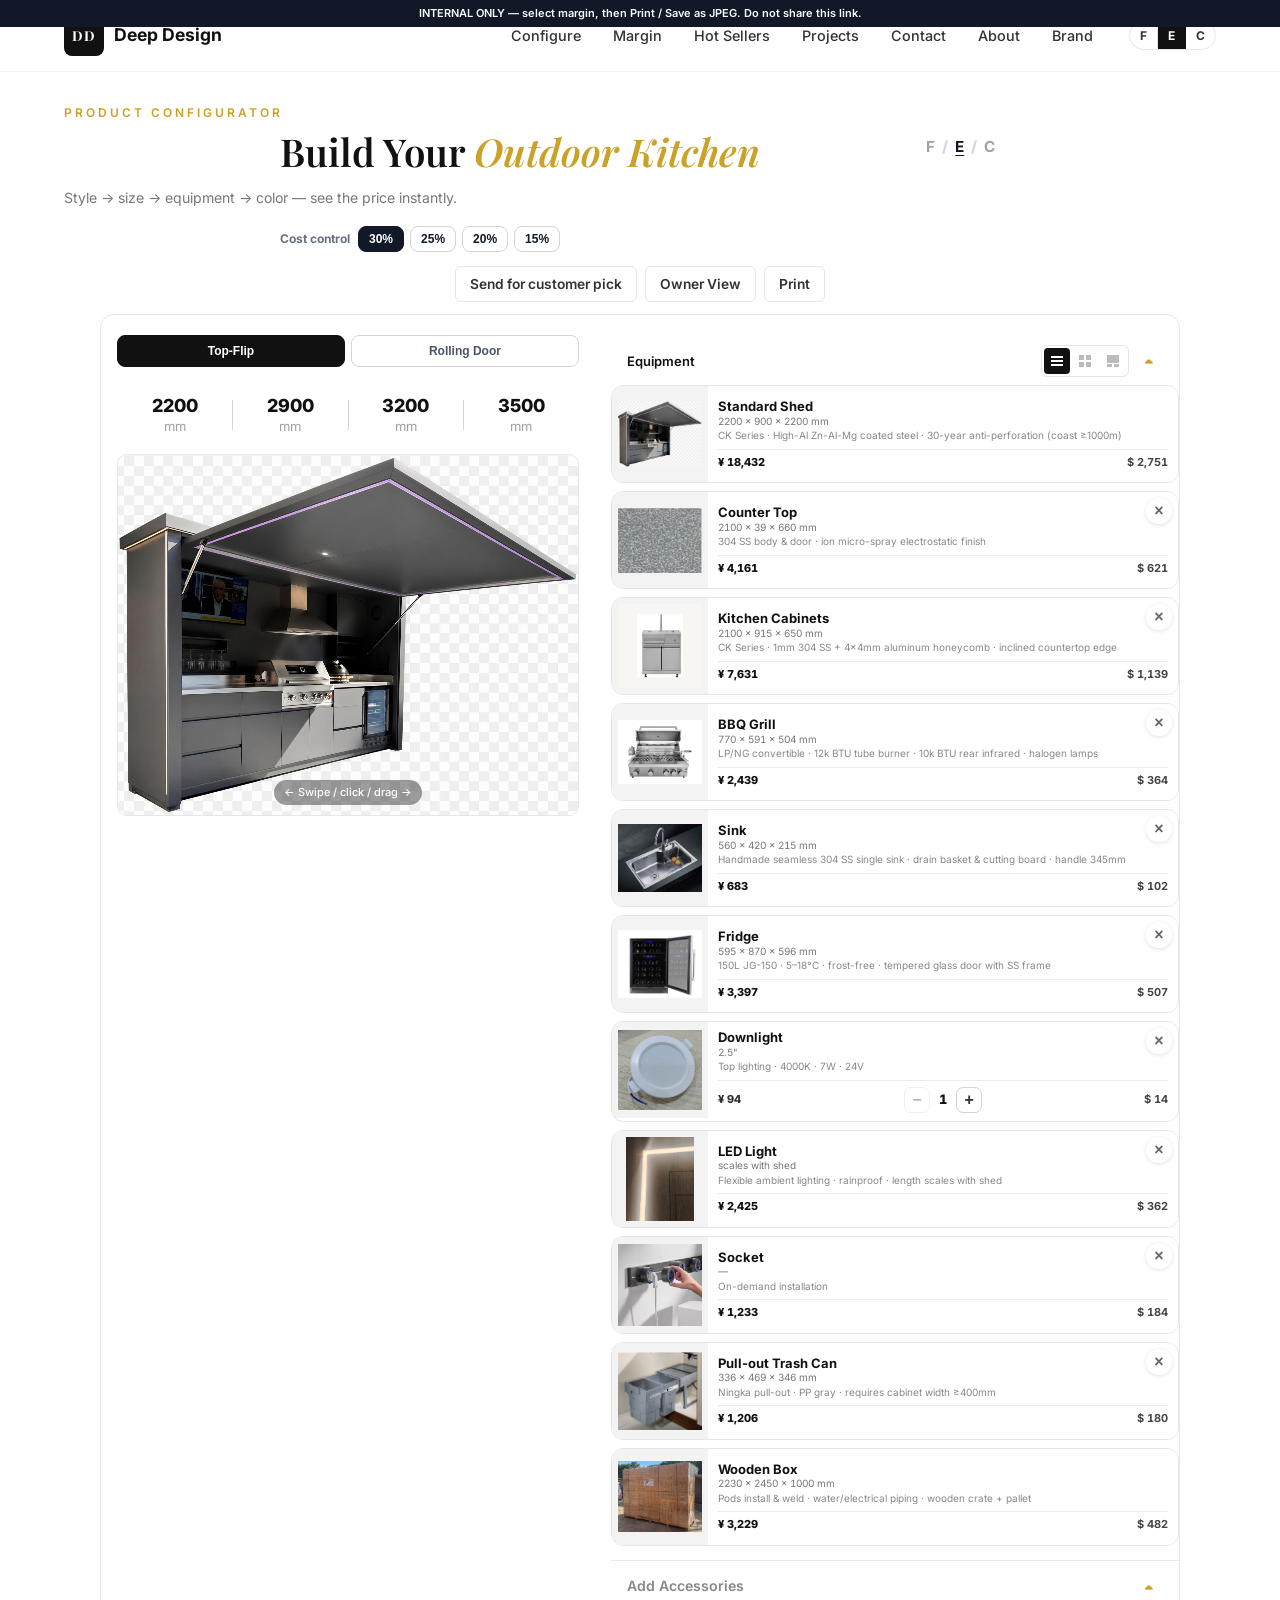
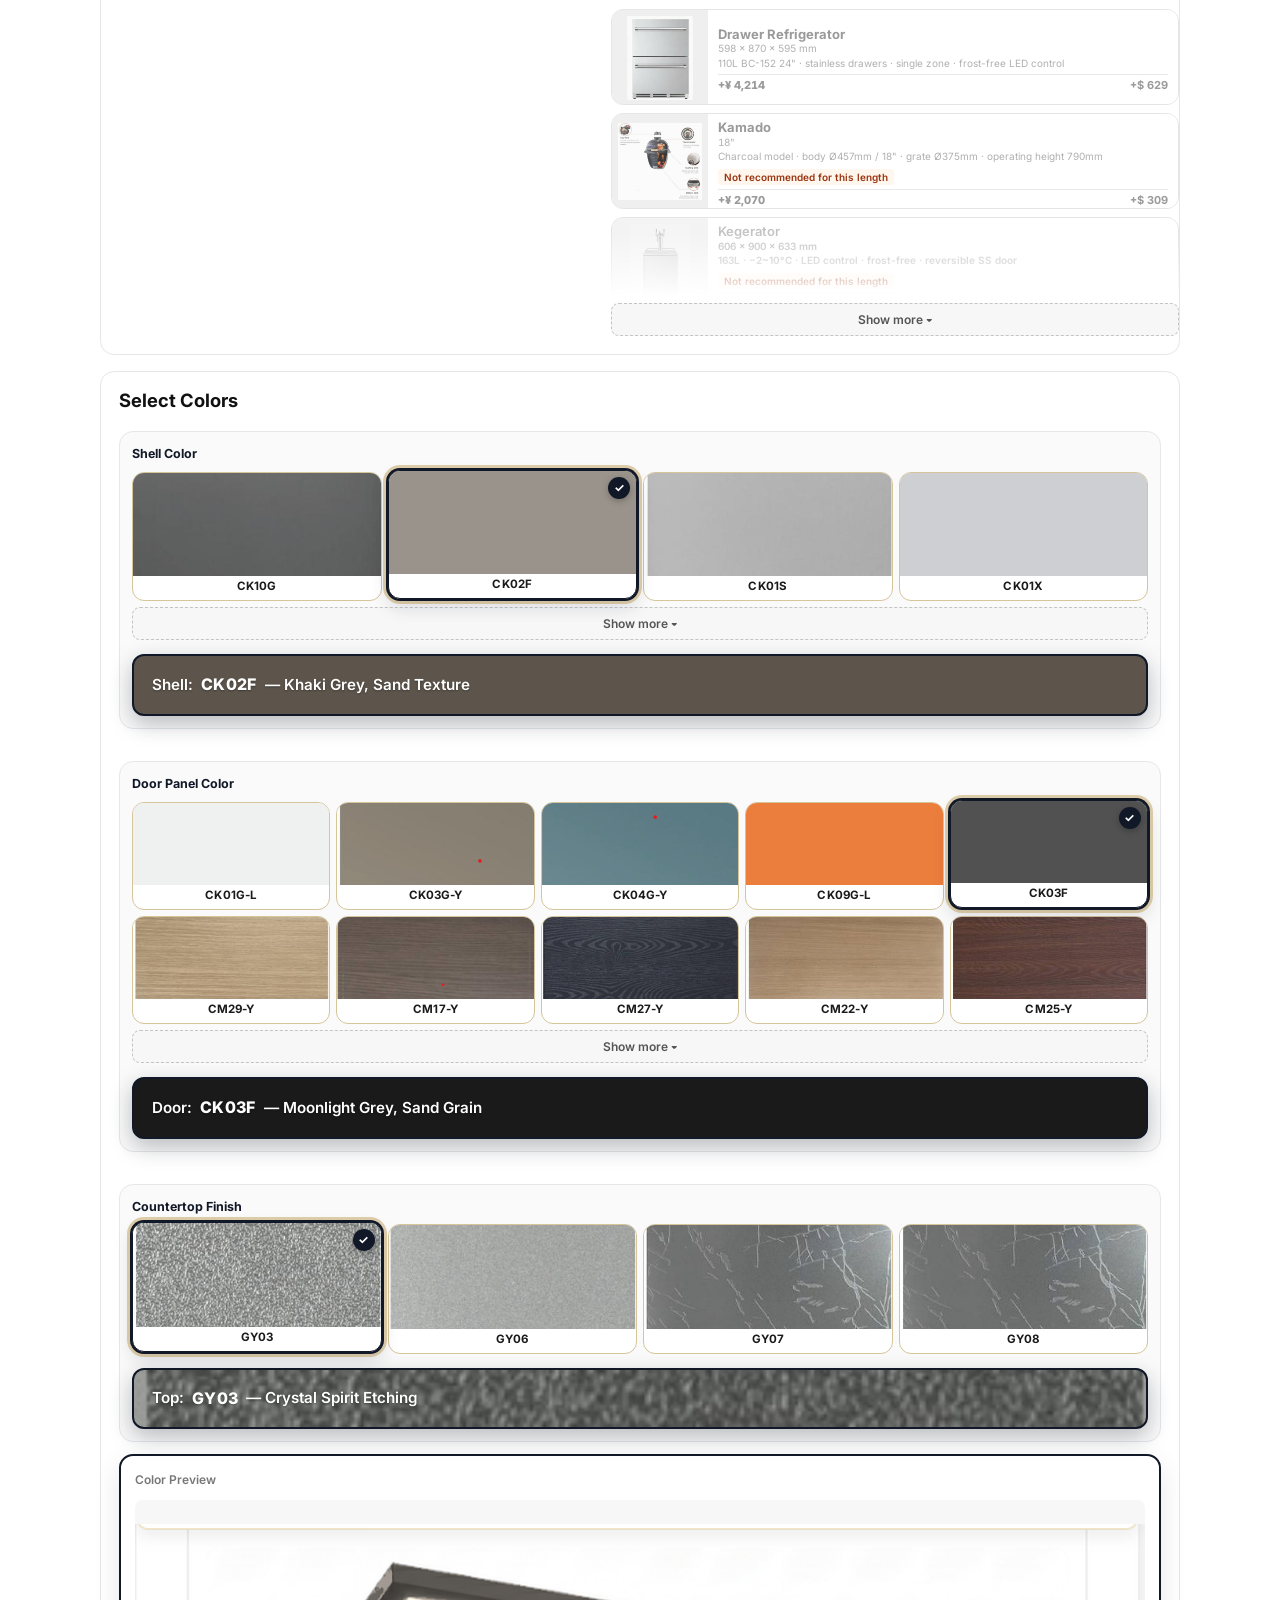
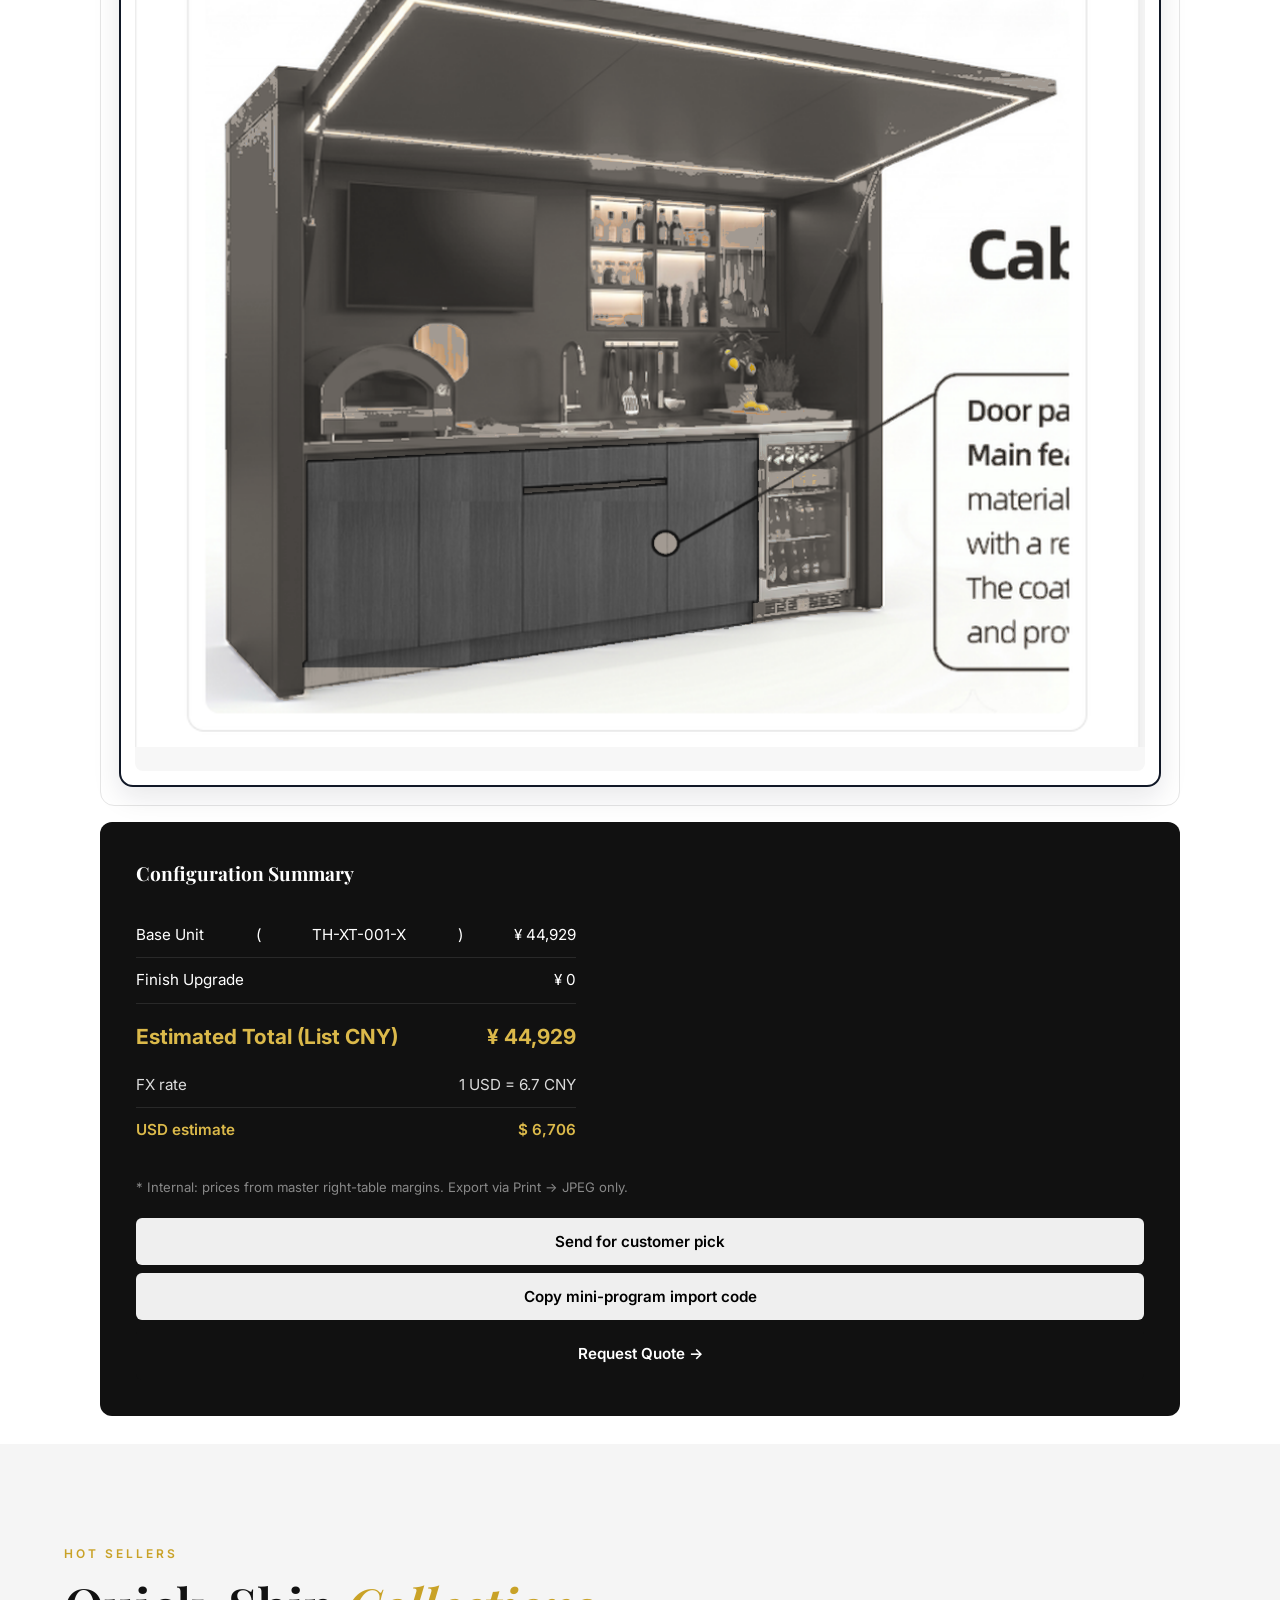
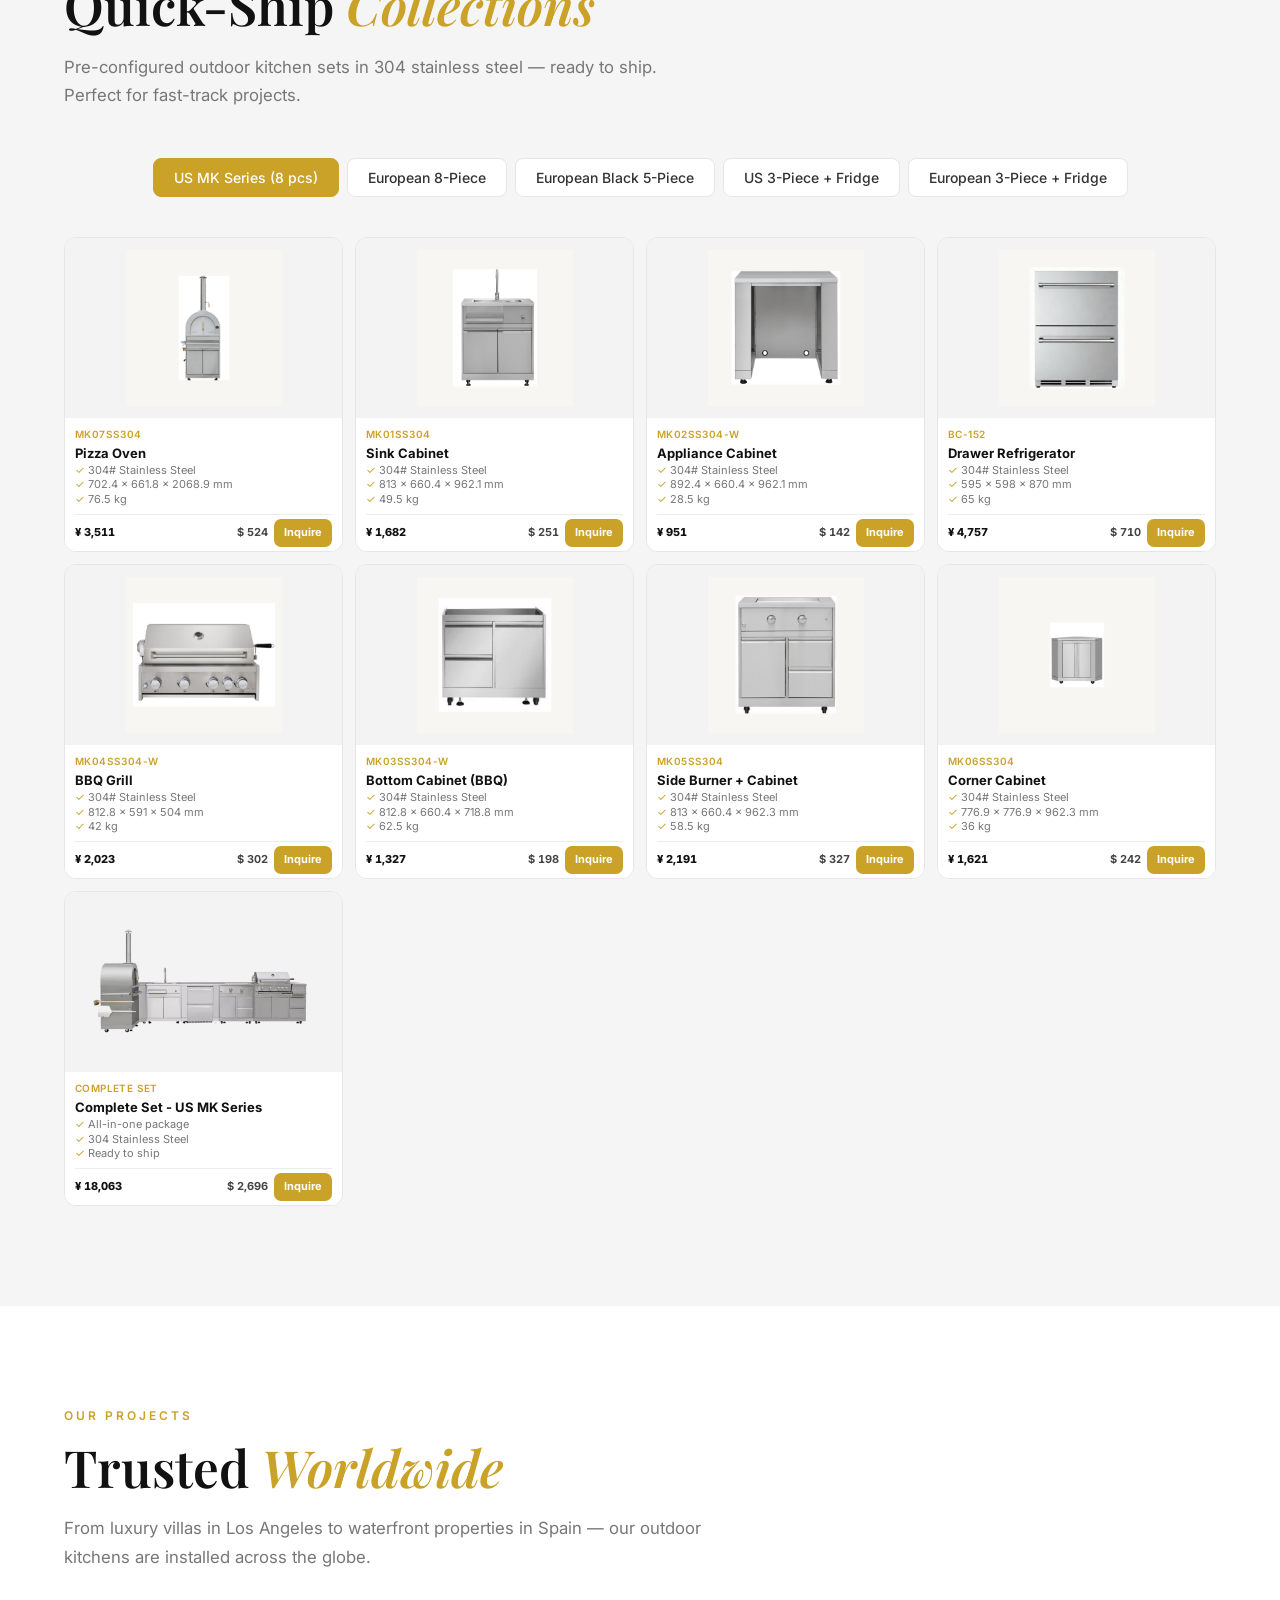
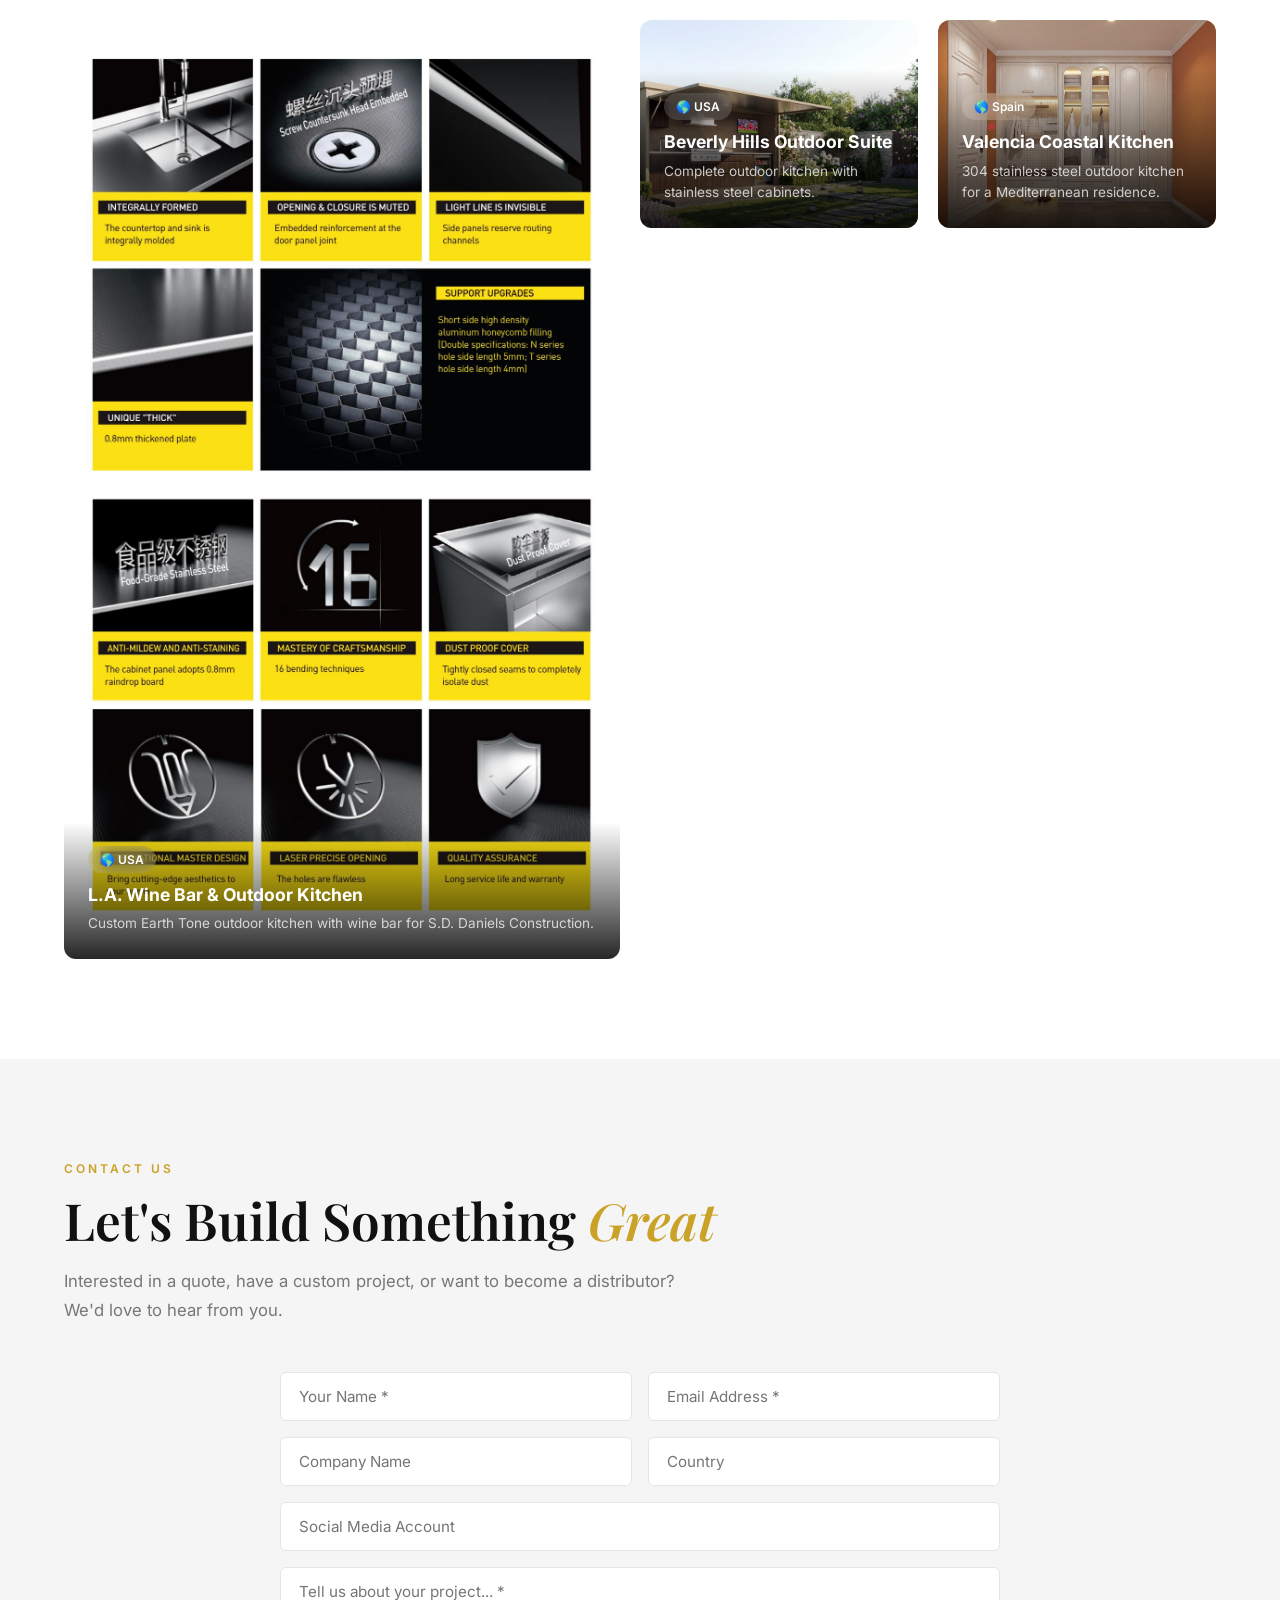
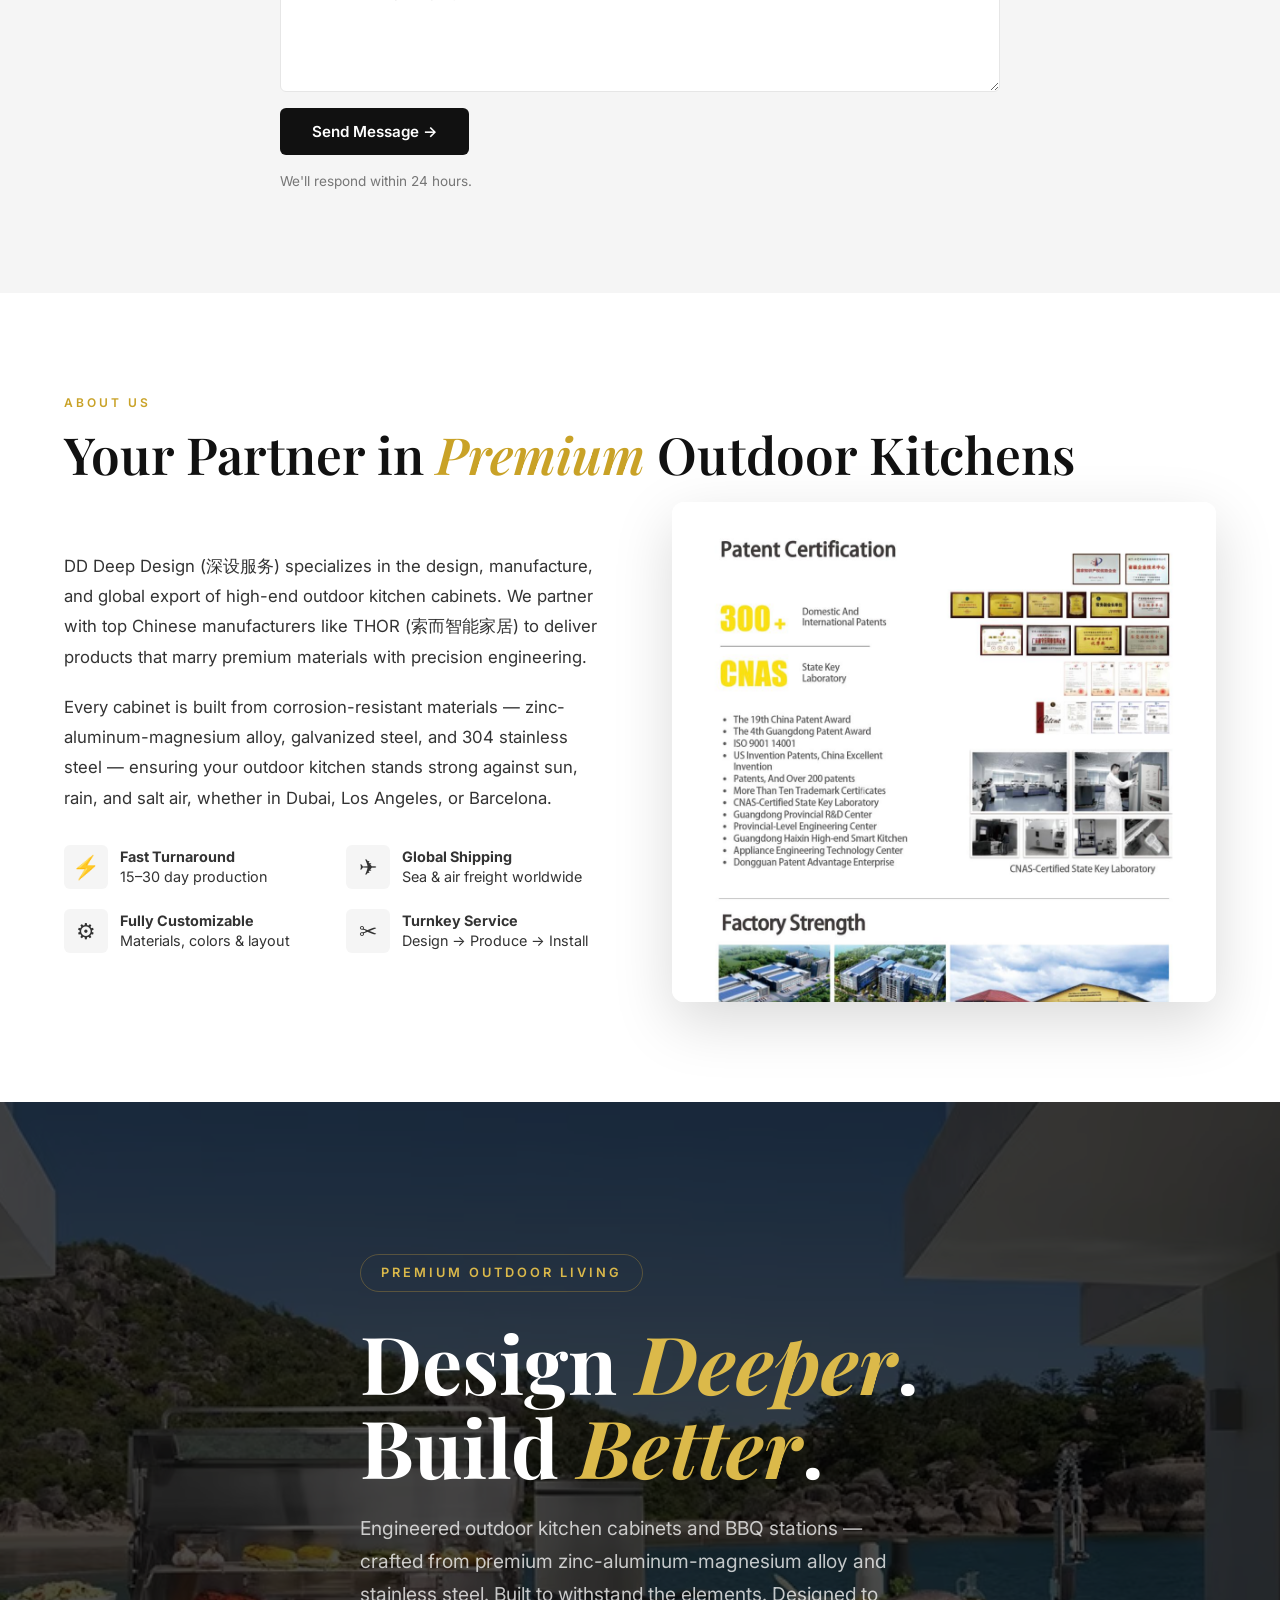
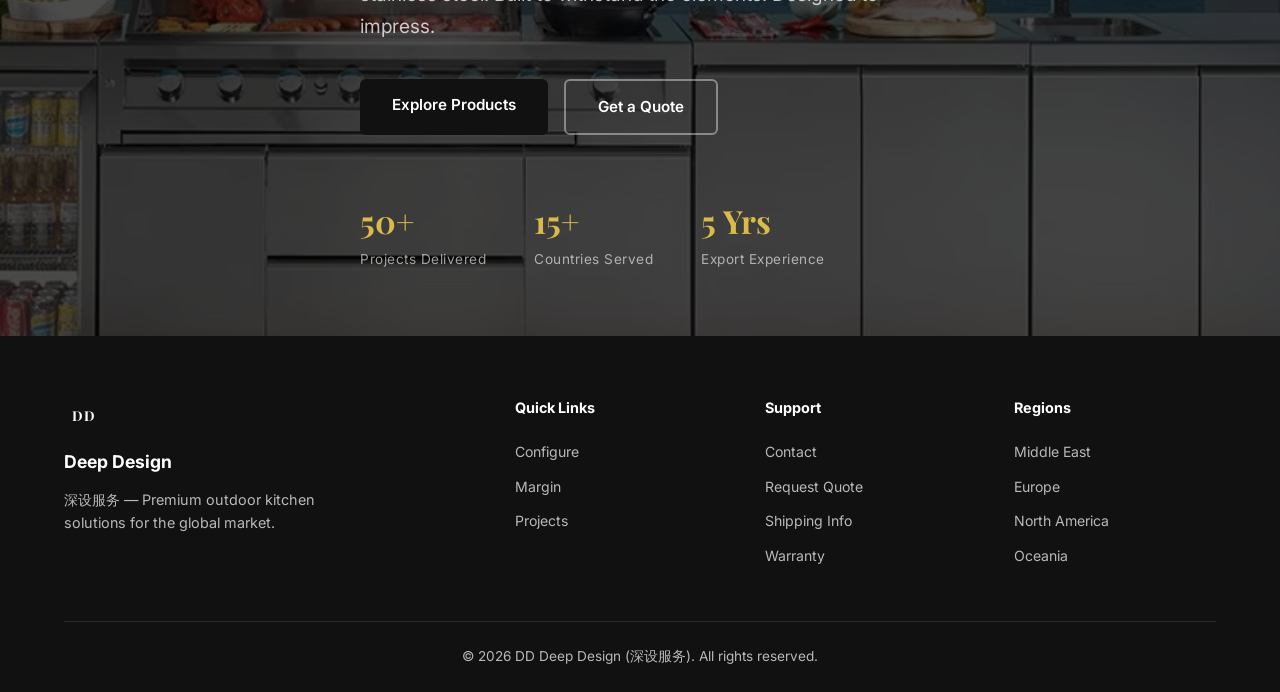
==== commit 5ba5765b: "ui: remove Style and Cabinet Width labels above pickers" ====
--- a/classic.html
+++ b/classic.html
@@ -108,14 +108,12 @@
                         <!-- Column 1: size chips + panable elevation -->
                         <div class="step1-col step1-images">
                             <div class="elev-size-block">
-                                <div class="block-label" data-i18n="config.style">Style</div>
                                 <div class="shell-door-tabs" id="shellDoorTabs" role="radiogroup" aria-label="Style">
                                     <button type="button" class="shell-door-tab is-active" data-door="xt" data-i18n="config.topFlip">翻盖</button>
                                     <button type="button" class="shell-door-tab" data-door="wm" data-i18n="config.rolling">卷帘门</button>
                                 </div>
-                                <div class="block-label" data-i18n="config.width">Cabinet Width</div>
                                 <div class="size-picker-scroll">
-                                    <div class="size-picker" id="sizeGroup">
+                                    <div class="size-picker" id="sizeGroup" role="group" aria-label="Cabinet Width">
                                         <button class="size-btn" data-width="2200" data-suffix="-X">
                                             <span class="size-val">2200</span>
                                             <span class="size-unit">mm</span>
--- a/assets/css/style.css
+++ b/assets/css/style.css
@@ -402,7 +402,12 @@
 .elev-size-block {
     display: flex;
     flex-direction: column;
-    gap: 10px;
+    gap: 8px;
+}
+
+.elev-size-block > .shell-door-tabs {
+    width: 100%;
+    margin: 0;
 }
 
 .elev-size-block > .block-label {
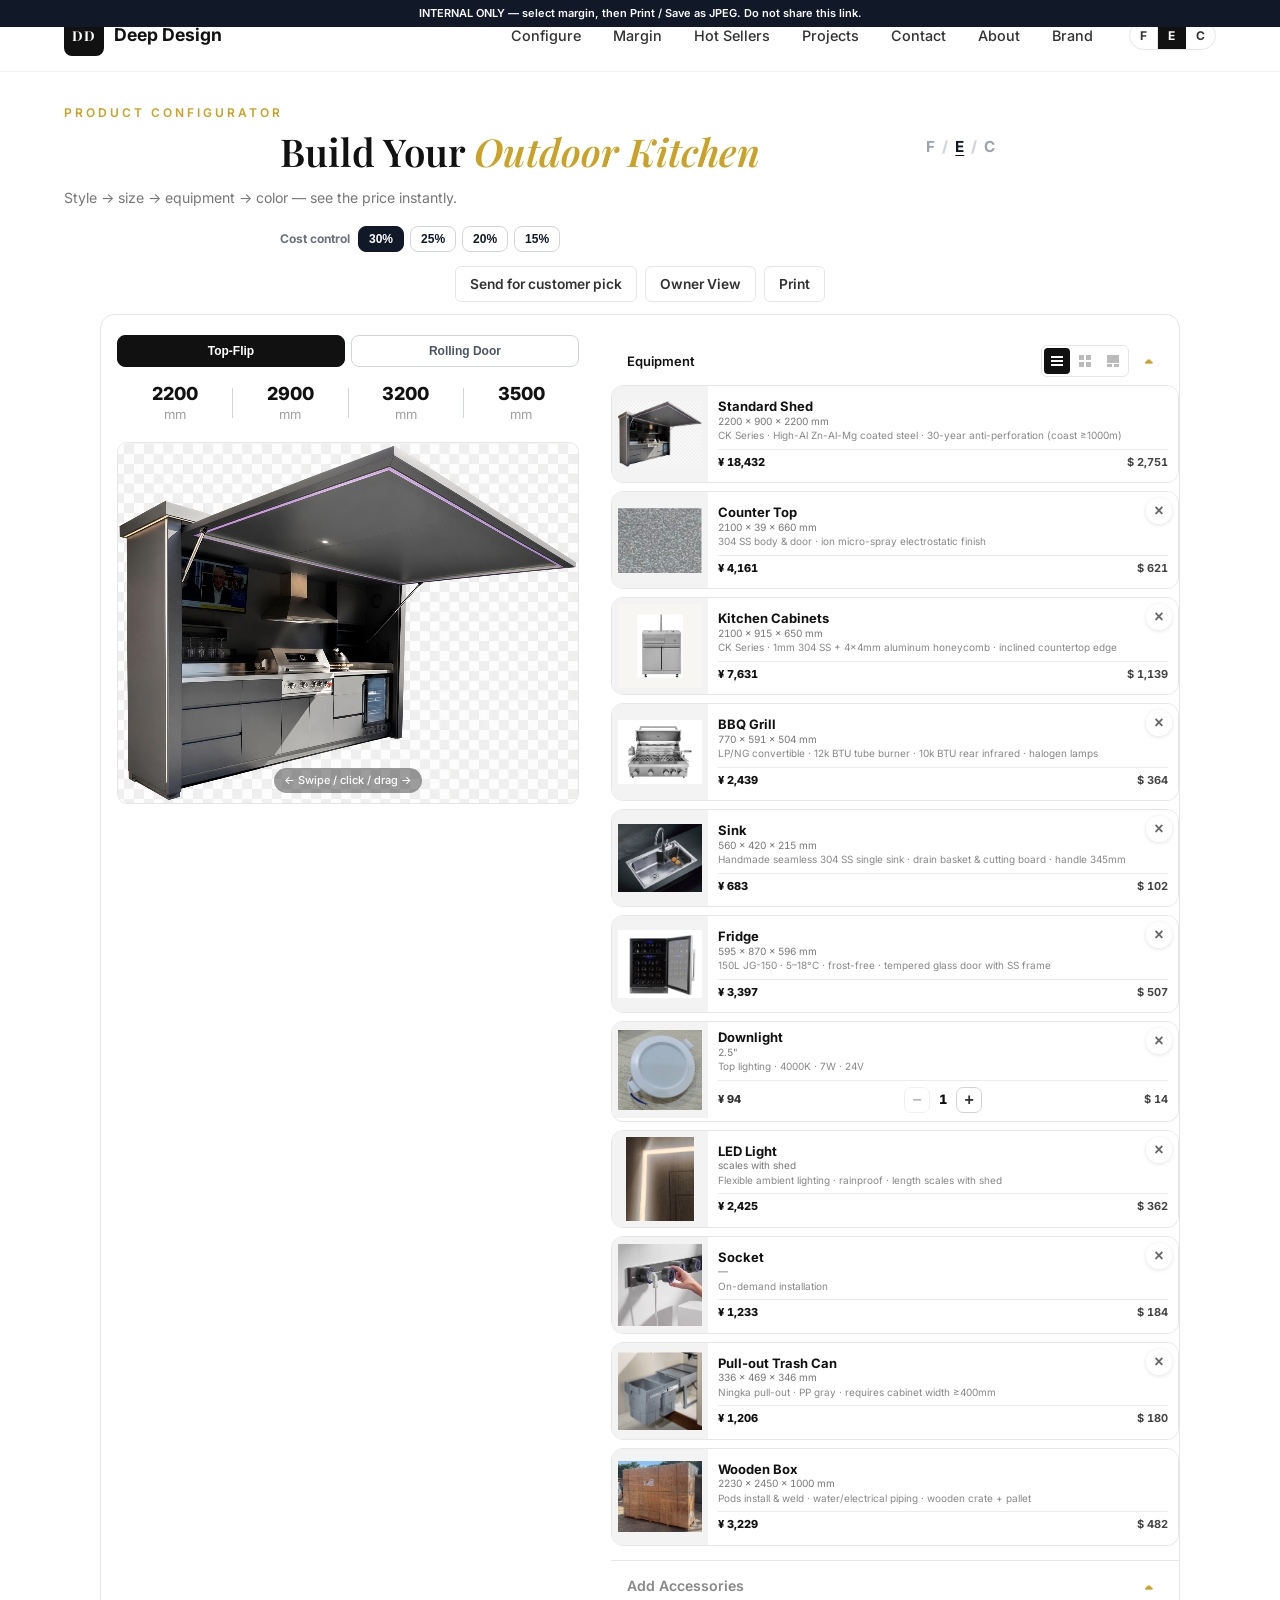
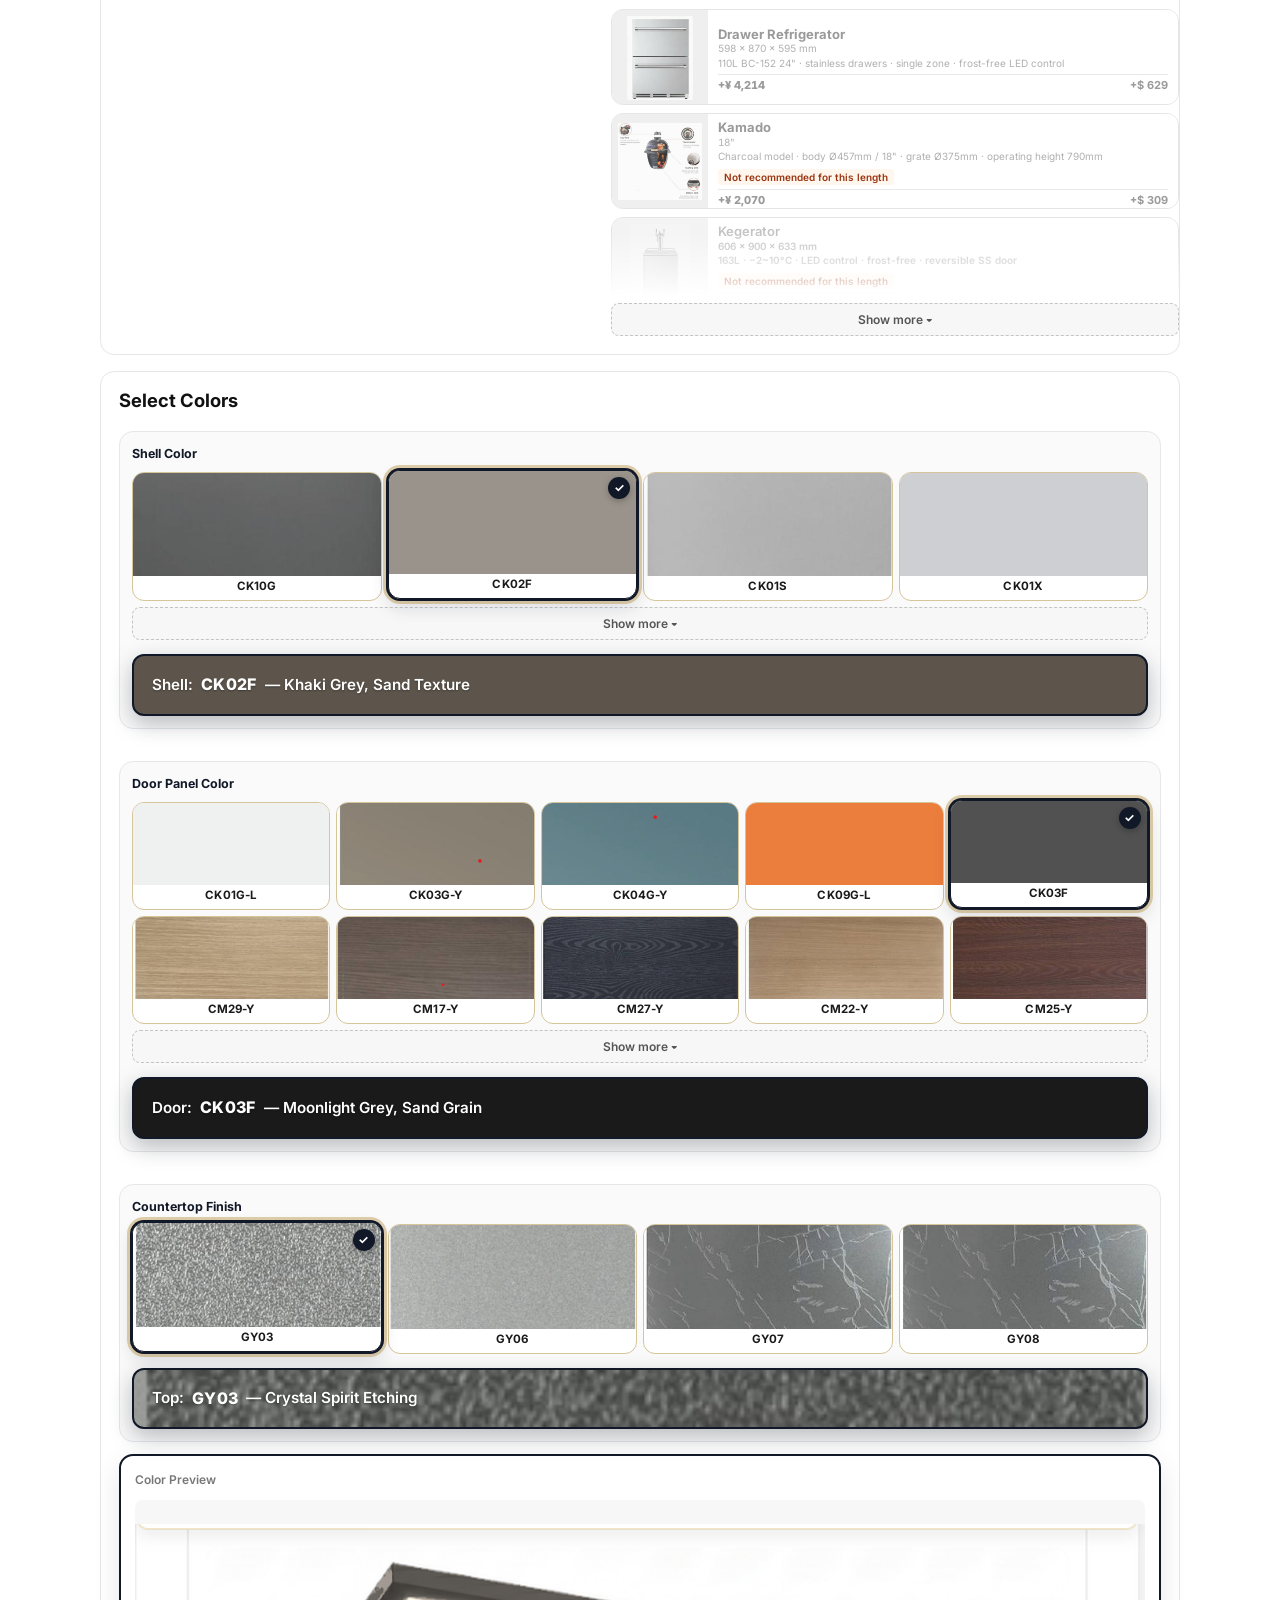
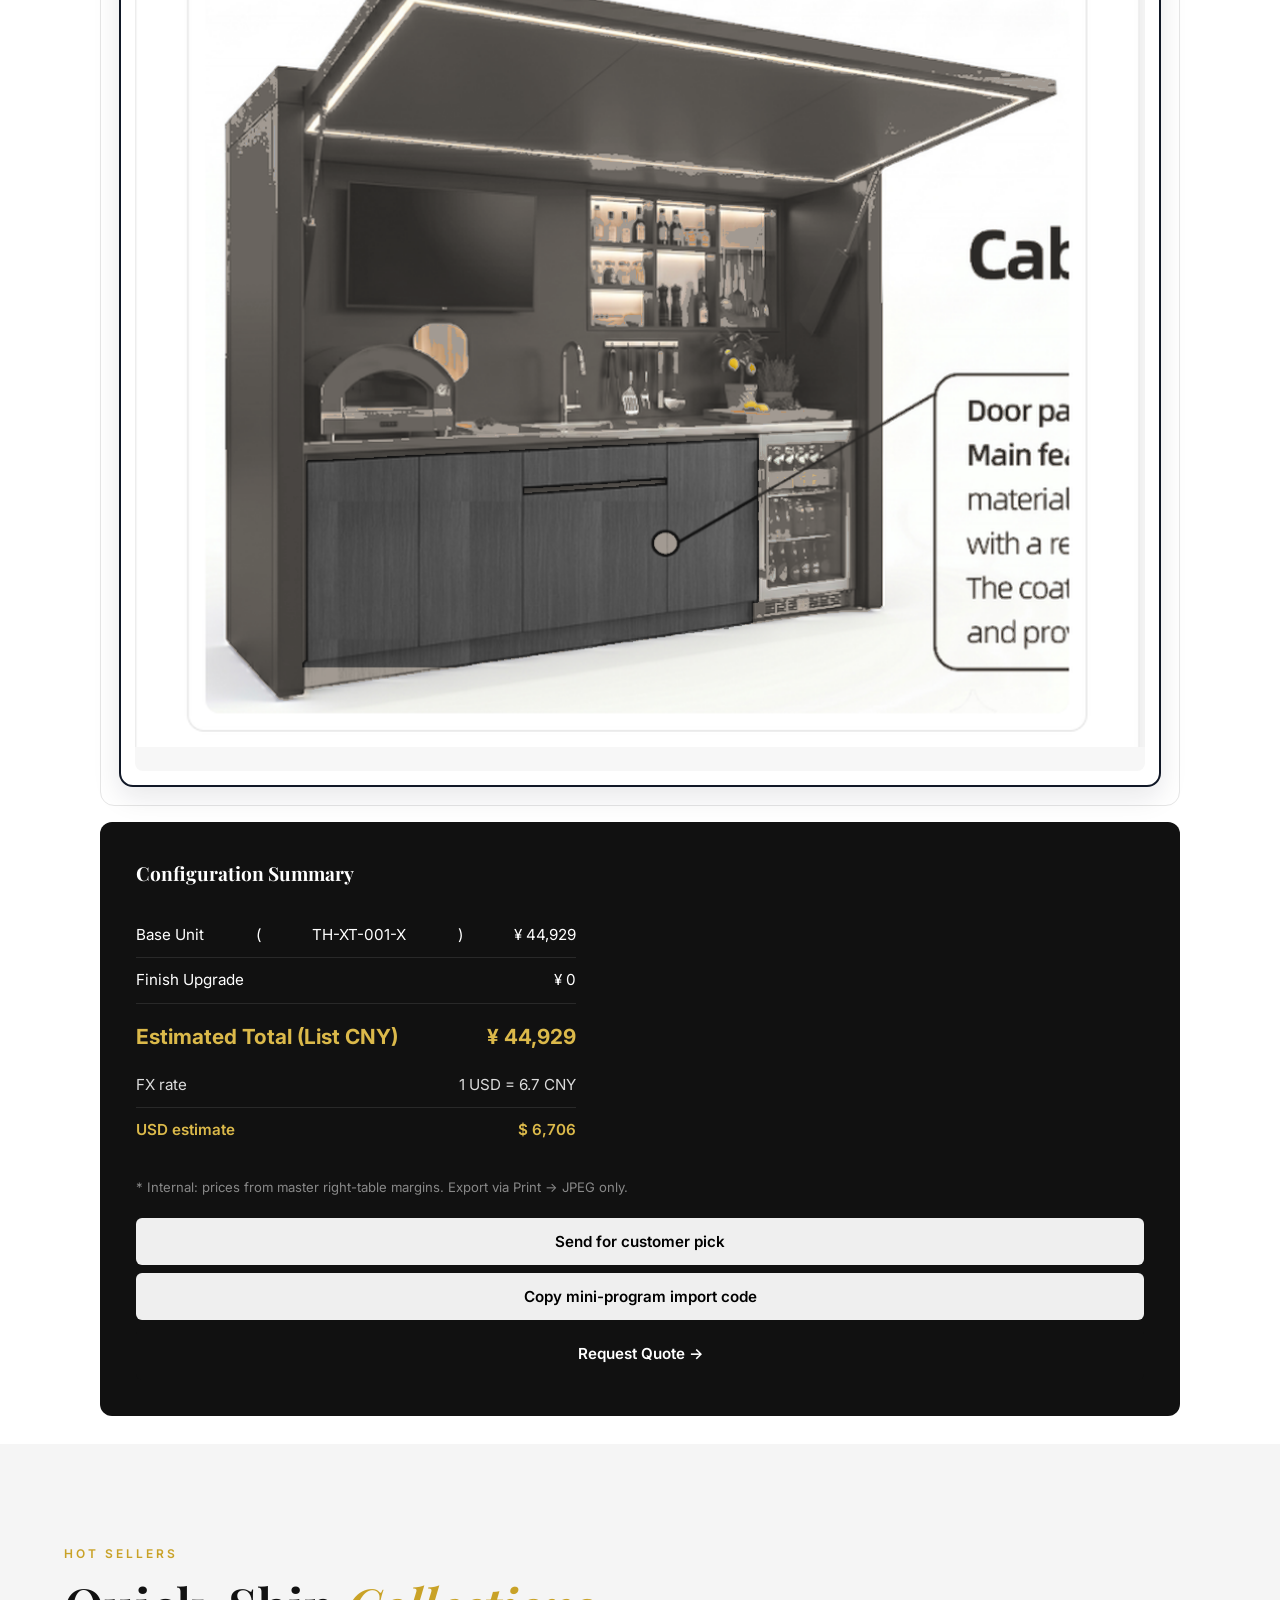
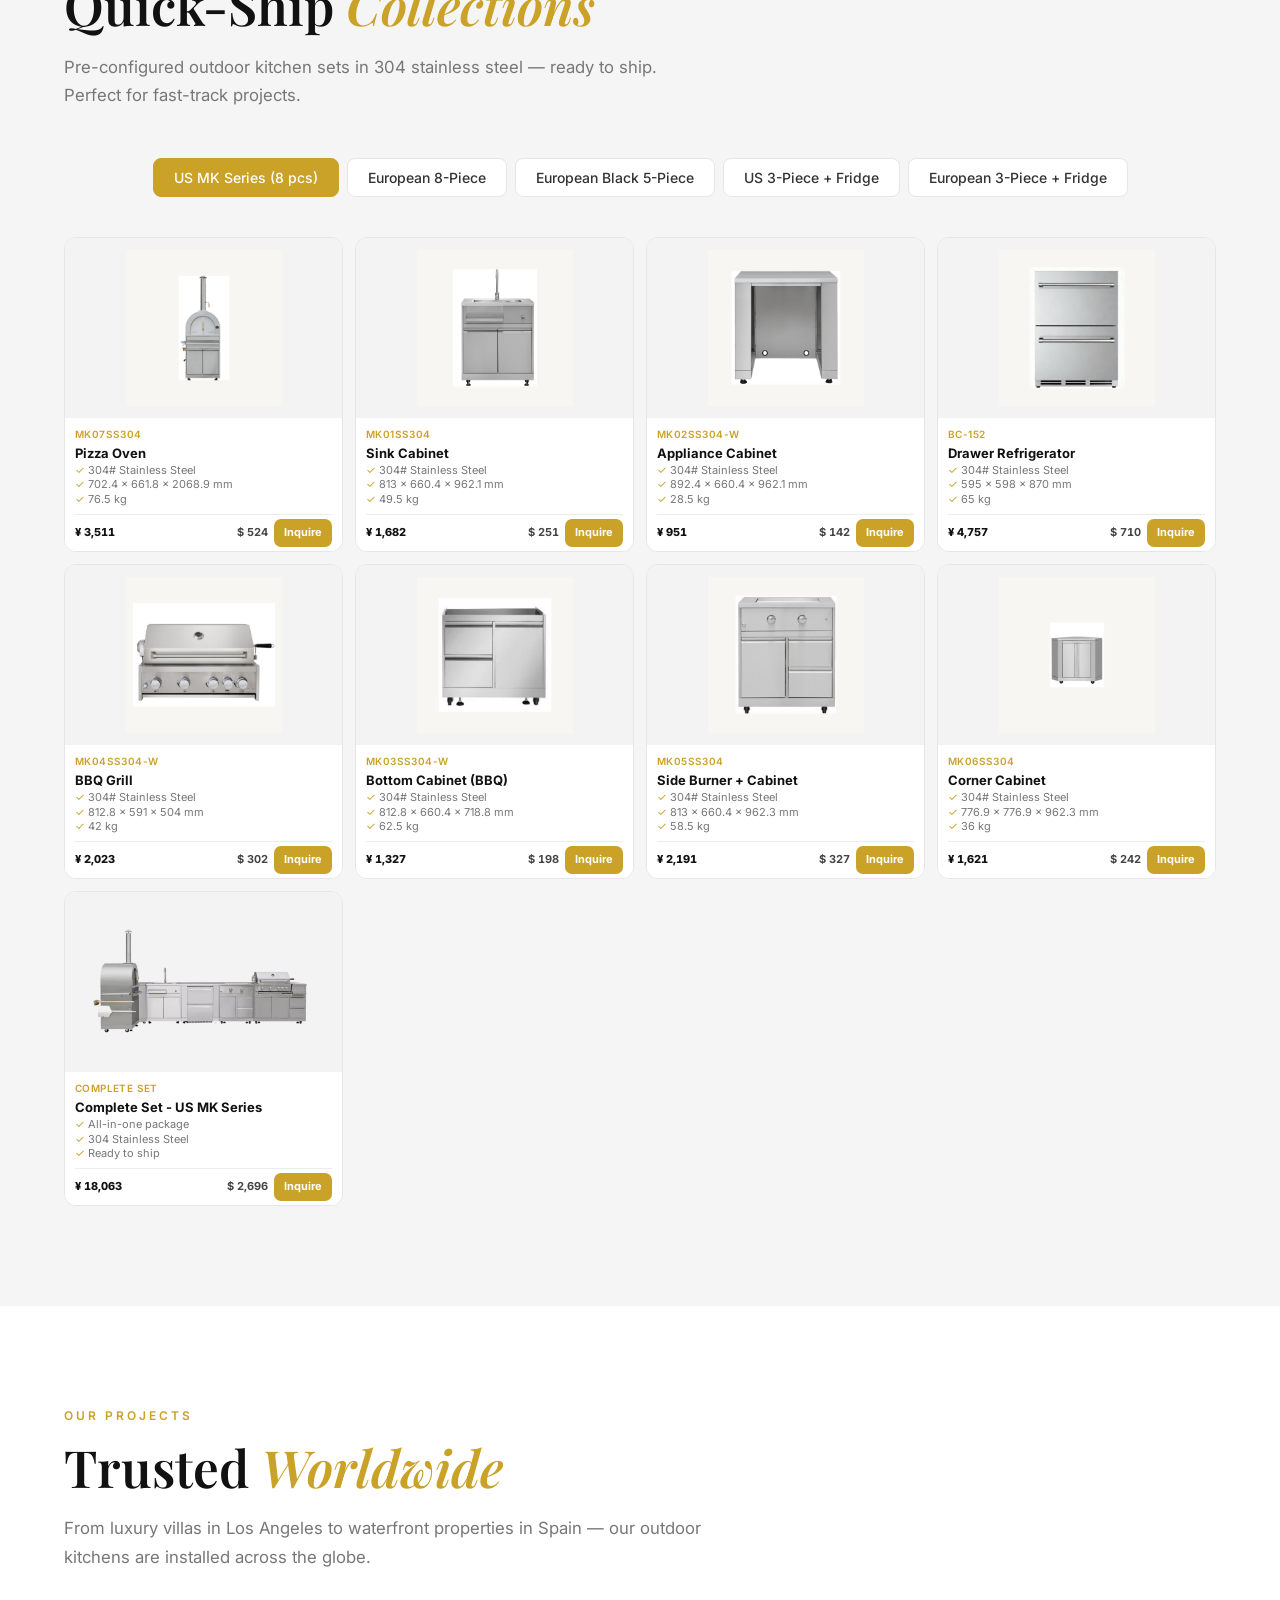
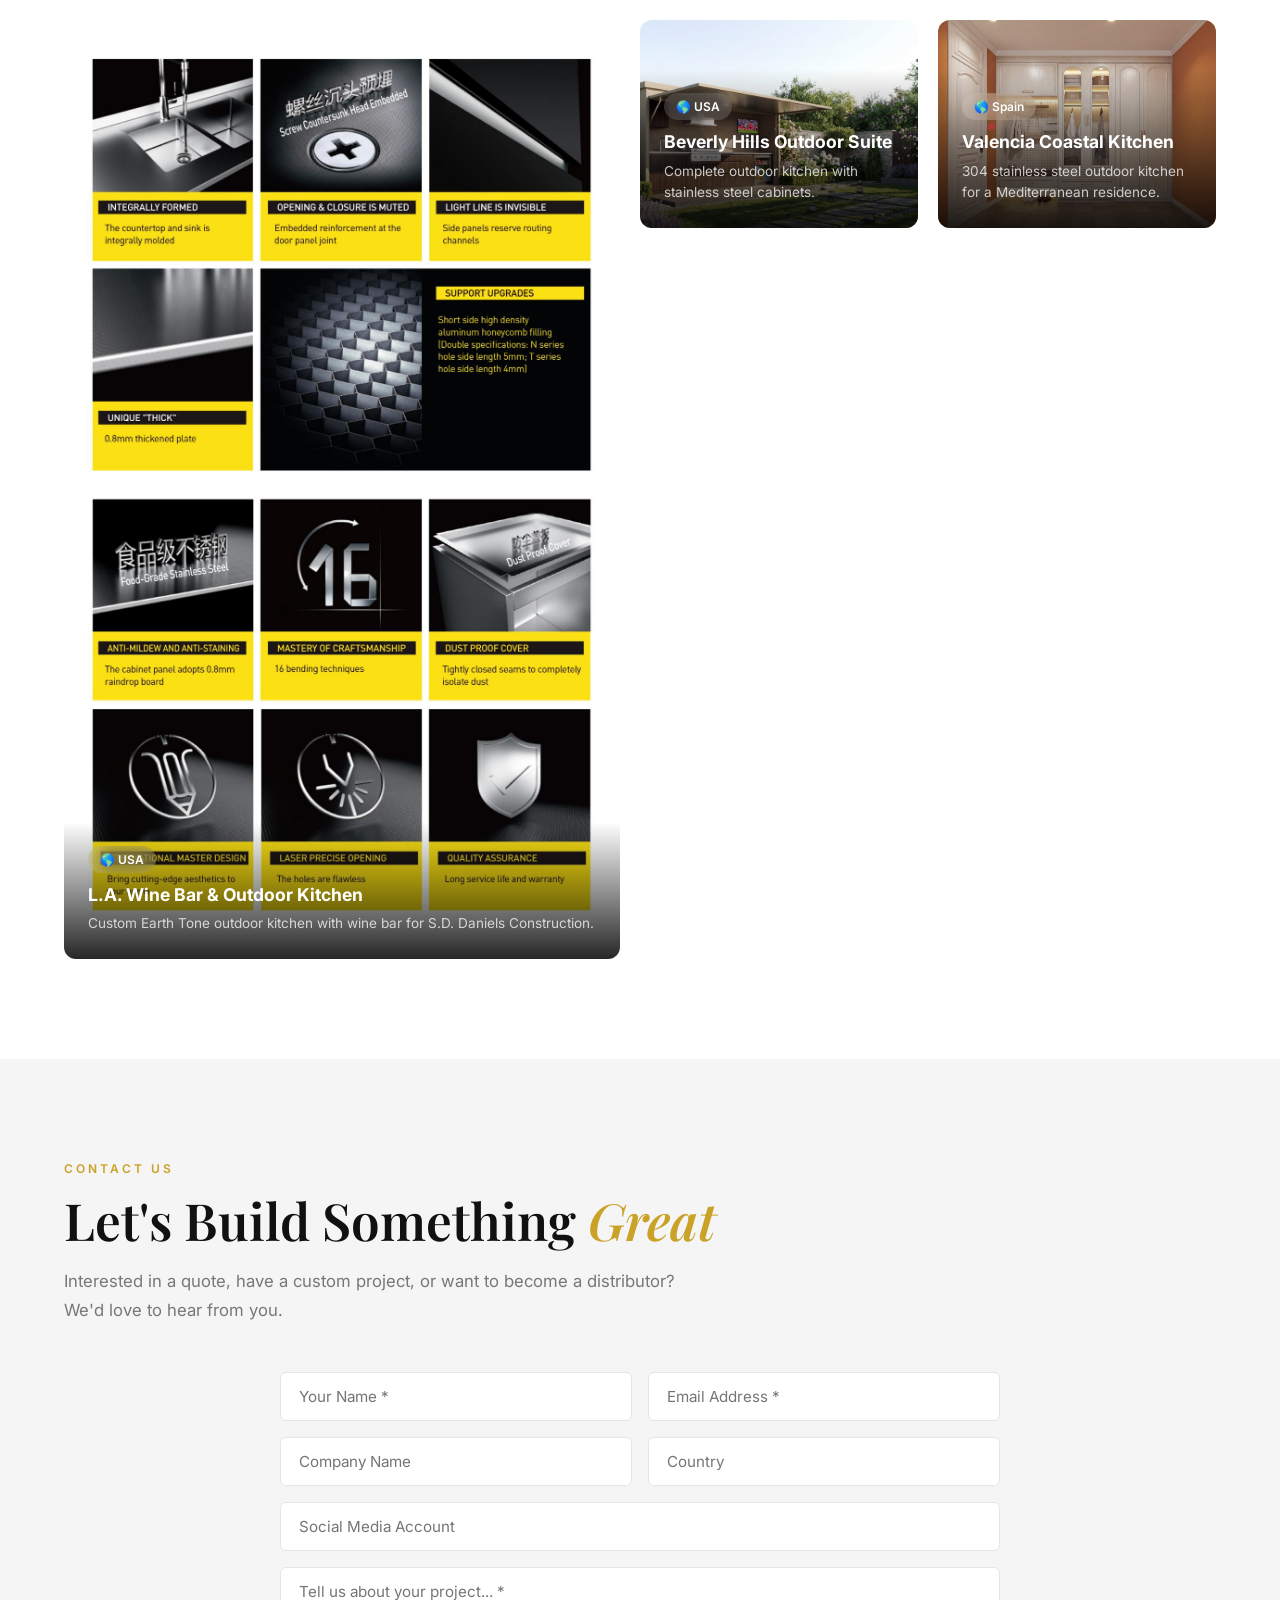
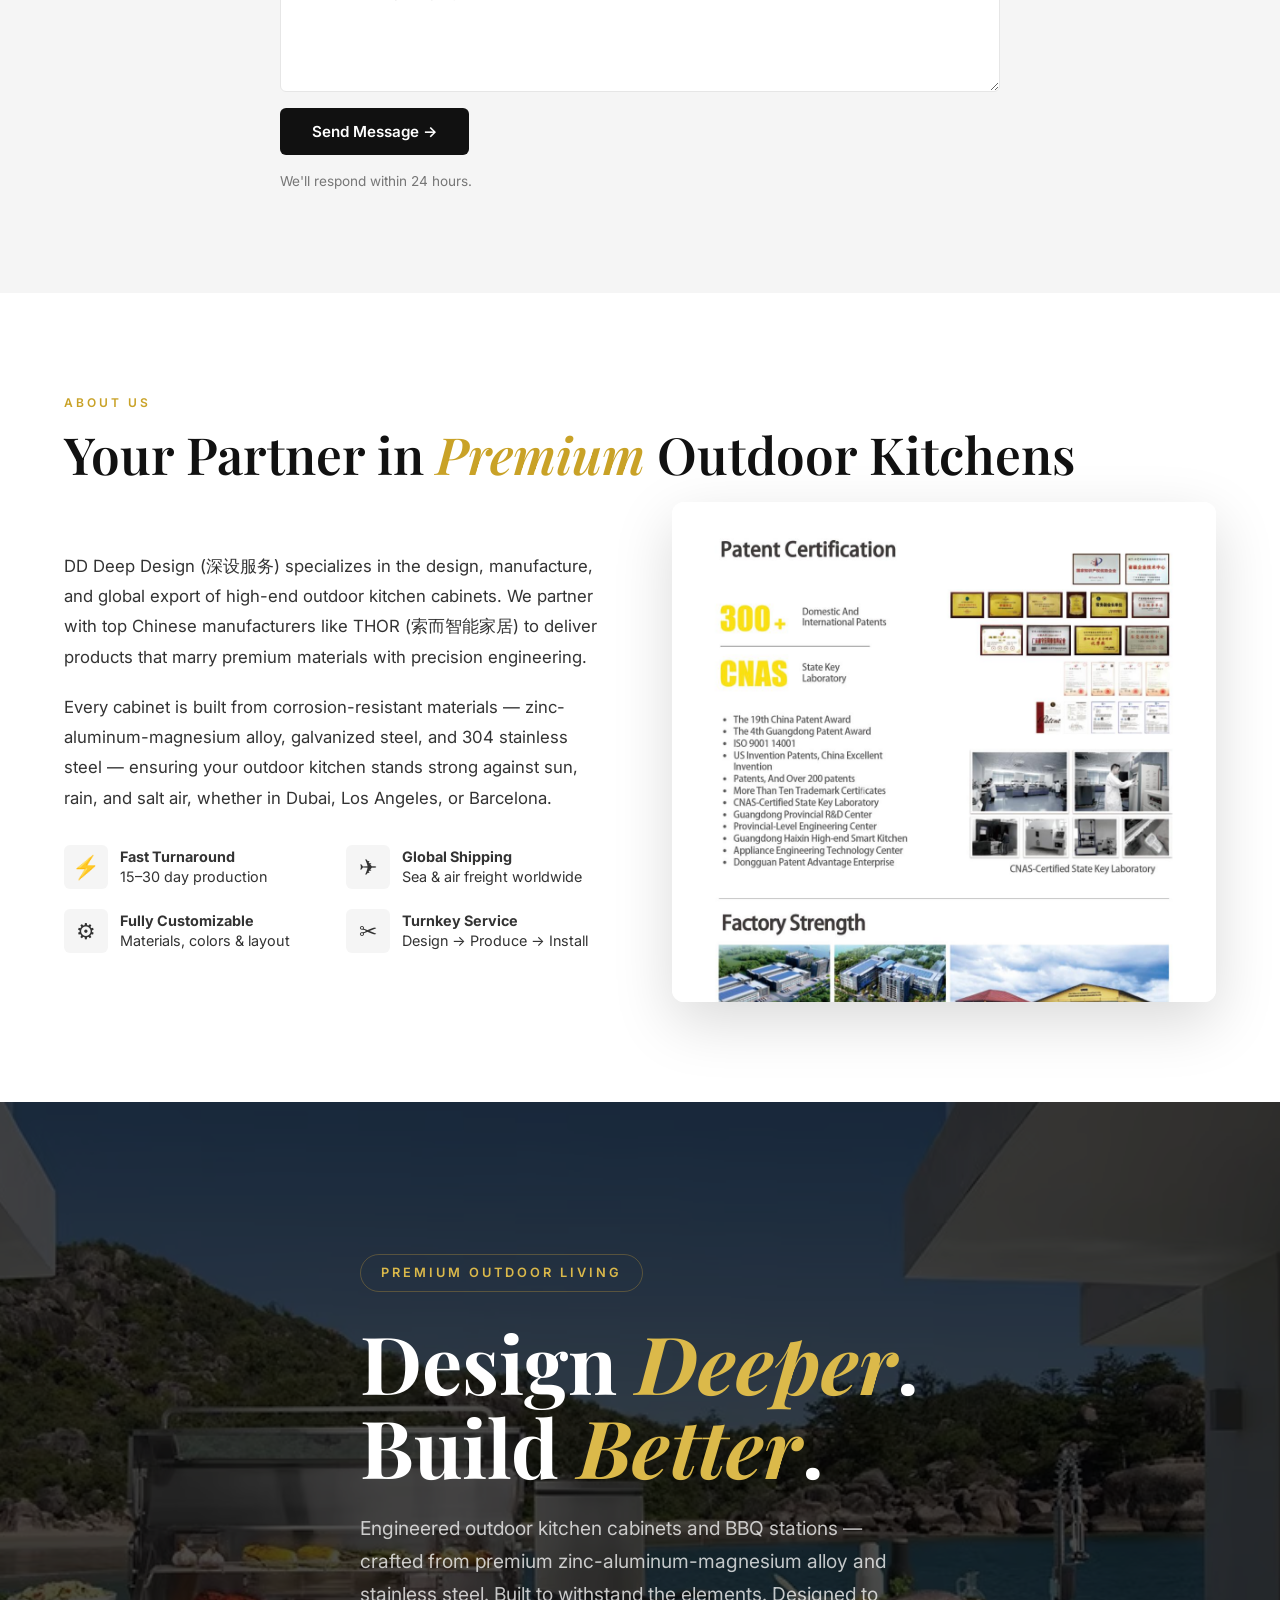
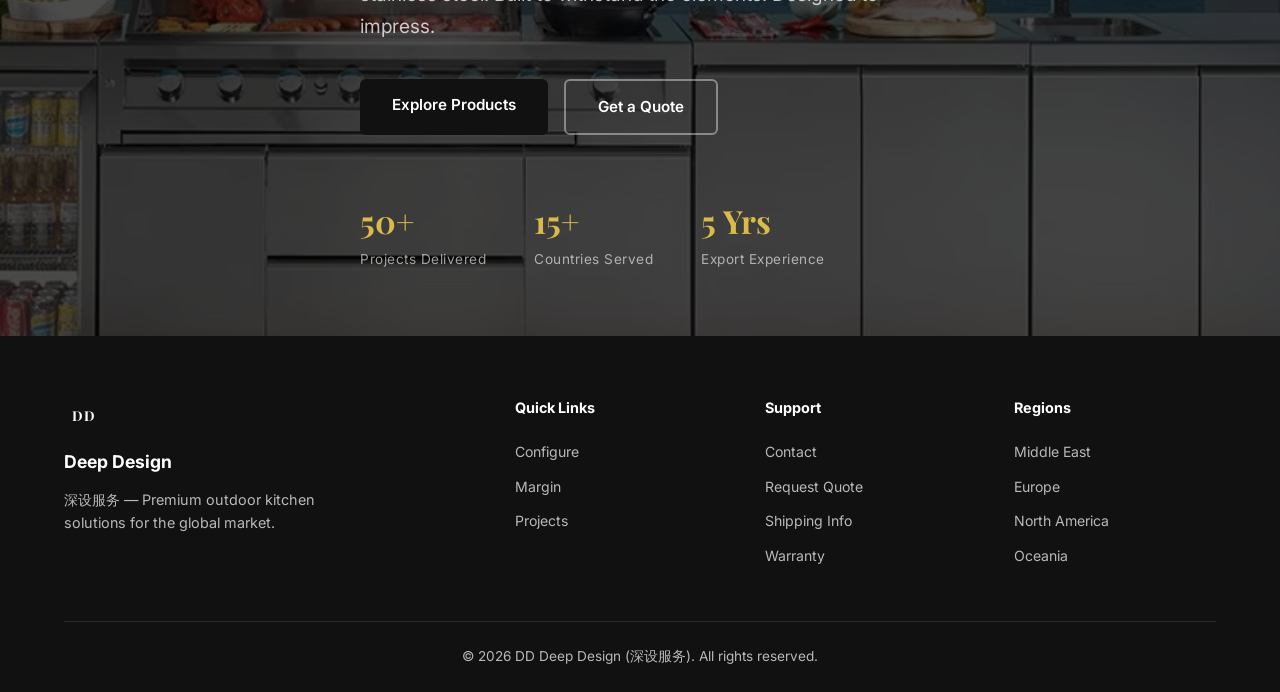
==== commit f866550a: "feat: add H5 bottom tabs for Select / Projects / Company" ====
--- a/classic.html
+++ b/classic.html
@@ -10,7 +10,7 @@
     <link rel="preconnect" href="https://fonts.googleapis.com">
     <link rel="preconnect" href="https://fonts.gstatic.com" crossorigin>
     <link href="https://fonts.googleapis.com/css2?family=Inter:wght@300;400;500;600;700;800&family=Playfair+Display:wght@500;600;700&display=swap" rel="stylesheet">
-    <link rel="stylesheet" href="assets/css/style.css?t=20260728sizeFlat">
+    <link rel="stylesheet" href="assets/css/style.css?t=20260728tabs">
     <link rel="stylesheet" href="assets/css/quote-channels.css?t=20260728cc">
     <script>window.DD_QUOTE_CHANNEL = 'internal';</script>
 </head>
@@ -1025,11 +1025,26 @@
         </div>
     </div>
 
+    <nav class="h5-tabbar no-print" id="h5Tabbar" aria-label="Main">
+        <a href="#products" class="h5-tab is-active" data-tab-target="products">
+            <span class="h5-tab-icon" aria-hidden="true">▣</span>
+            <span class="h5-tab-label" data-i18n="tab.pick">选品</span>
+        </a>
+        <a href="#cases" class="h5-tab" data-tab-target="cases">
+            <span class="h5-tab-icon" aria-hidden="true">⌂</span>
+            <span class="h5-tab-label" data-i18n="tab.projects">项目</span>
+        </a>
+        <a href="#about" class="h5-tab" data-tab-target="about">
+            <span class="h5-tab-icon" aria-hidden="true">◎</span>
+            <span class="h5-tab-label" data-i18n="tab.company">公司介绍</span>
+        </a>
+    </nav>
+
     <script src="assets/js/outdoor-quote-data.js?t=20260728ct2"></script>
     <script src="assets/js/outdoor-quote.js?t=20260728lang3"></script>
     <script src="assets/js/color-options-data.js?t=20260728xt3500"></script>
     <script src="assets/js/customer-pick.js?t=20260728mat"></script>
-    <script src="assets/js/main.js?t=20260728cc"></script>
+    <script src="assets/js/main.js?t=20260728tabs"></script>
 </body>
 </html>
 
--- a/assets/css/style.css
+++ b/assets/css/style.css
@@ -1836,11 +1836,7 @@
 
 .elev-size-block > .shell-door-tabs {
     width: 100%;
-    margin: 0 0 12px;
-}
-
-.elev-size-block > .block-label + .shell-door-tabs {
-    margin-top: 0;
+    margin: 0;
 }
 
 #finishStep .body-color-block {
@@ -5131,3 +5127,76 @@
     .hero-stats { gap: 10px 14px; }
 }
 
+/* --- H5 bottom tab bar --- */
+.h5-tabbar {
+    display: none;
+}
+
+@media (max-width: 768px) {
+    .h5-tabbar {
+        display: grid;
+        grid-template-columns: repeat(3, 1fr);
+        position: fixed;
+        left: 0;
+        right: 0;
+        bottom: 0;
+        z-index: 1200;
+        height: calc(56px + env(safe-area-inset-bottom, 0px));
+        padding: 0 0 env(safe-area-inset-bottom, 0px);
+        background: rgba(255, 255, 255, 0.96);
+        border-top: 1px solid #e5e7eb;
+        box-shadow: 0 -4px 18px rgba(17, 24, 39, 0.08);
+        backdrop-filter: blur(10px);
+        -webkit-backdrop-filter: blur(10px);
+    }
+
+    body {
+        padding-bottom: calc(56px + env(safe-area-inset-bottom, 0px));
+    }
+
+    .h5-tab {
+        display: flex;
+        flex-direction: column;
+        align-items: center;
+        justify-content: center;
+        gap: 2px;
+        text-decoration: none;
+        color: #6b7280;
+        font-family: var(--font-main);
+        font-size: 11px;
+        font-weight: 600;
+        min-width: 0;
+        padding: 6px 4px 4px;
+        -webkit-tap-highlight-color: transparent;
+    }
+
+    .h5-tab-icon {
+        font-size: 18px;
+        line-height: 1;
+        color: inherit;
+    }
+
+    .h5-tab-label {
+        line-height: 1.2;
+        white-space: nowrap;
+        overflow: hidden;
+        text-overflow: ellipsis;
+        max-width: 100%;
+    }
+
+    .h5-tab.is-active {
+        color: #111827;
+    }
+
+    .h5-tab.is-active .h5-tab-icon {
+        color: var(--clr-accent, #b8860b);
+    }
+}
+
+@media print {
+    .h5-tabbar {
+        display: none !important;
+    }
+}
+
+
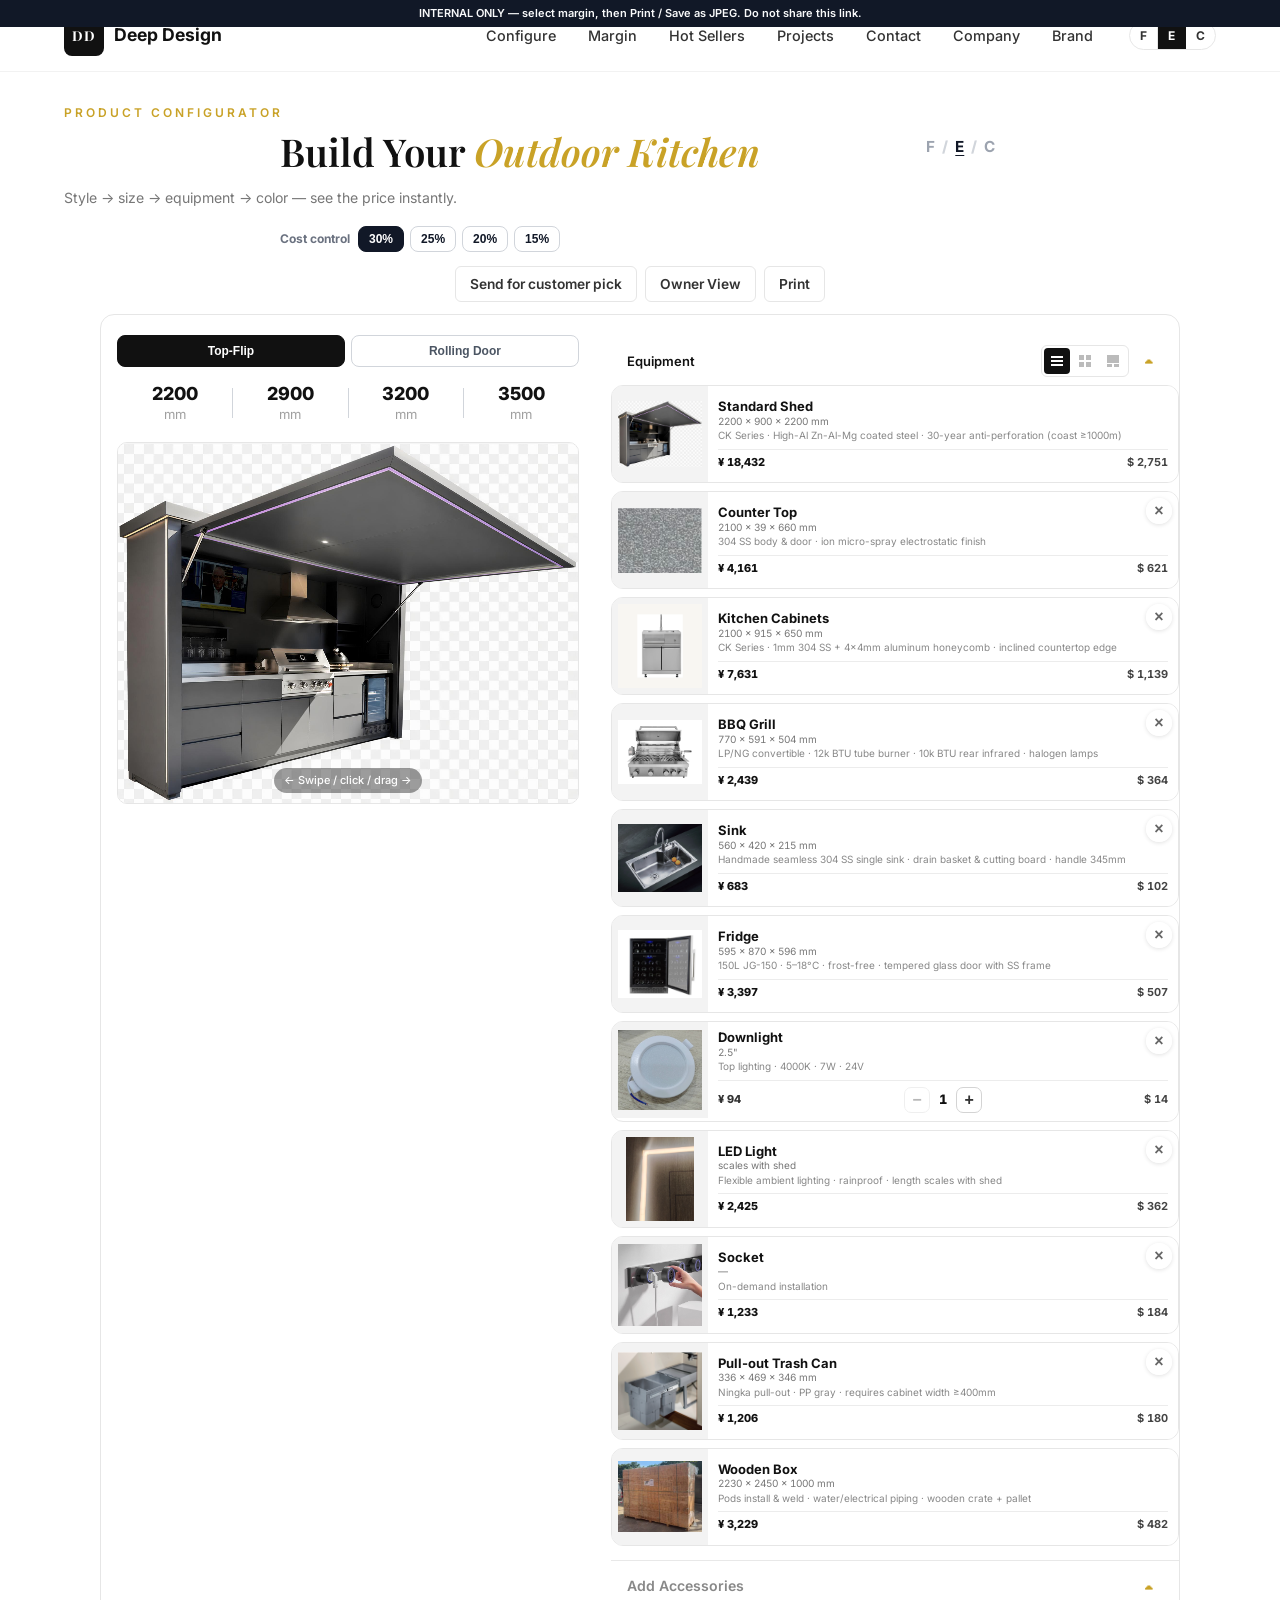
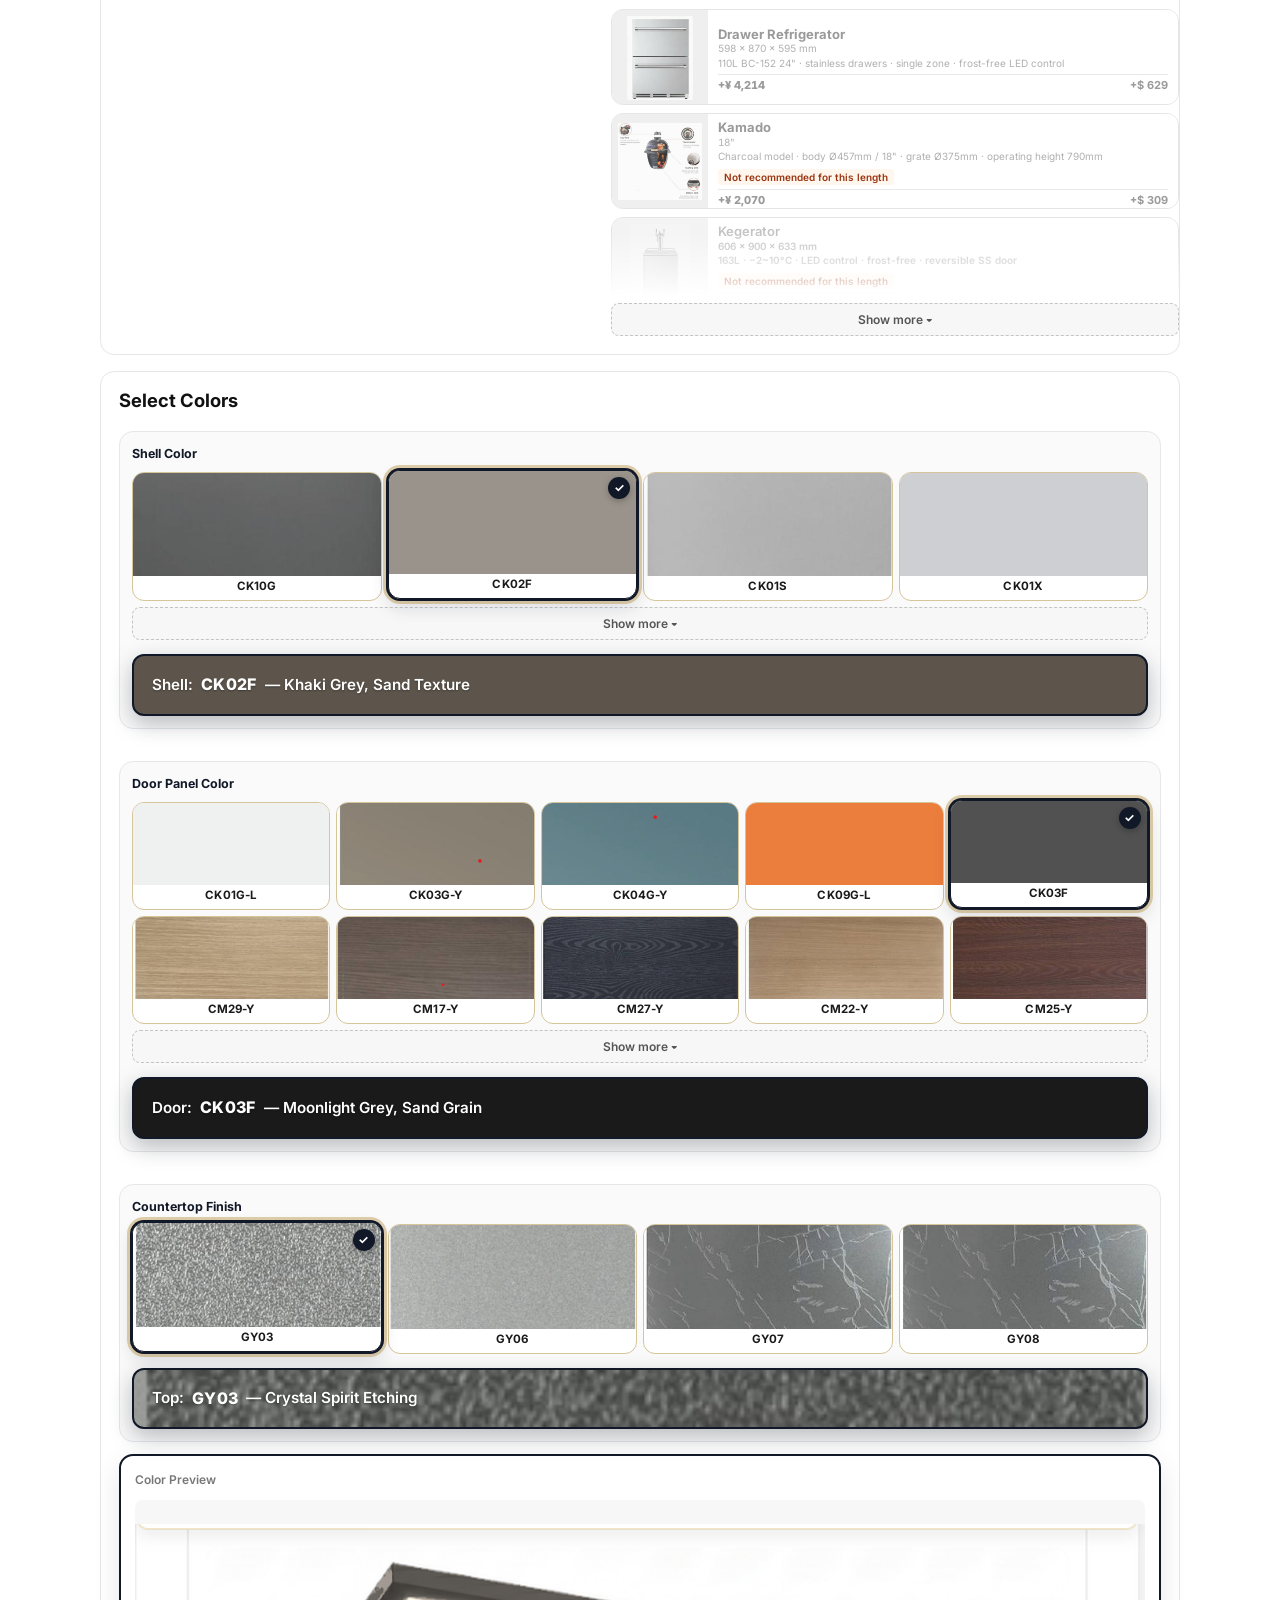
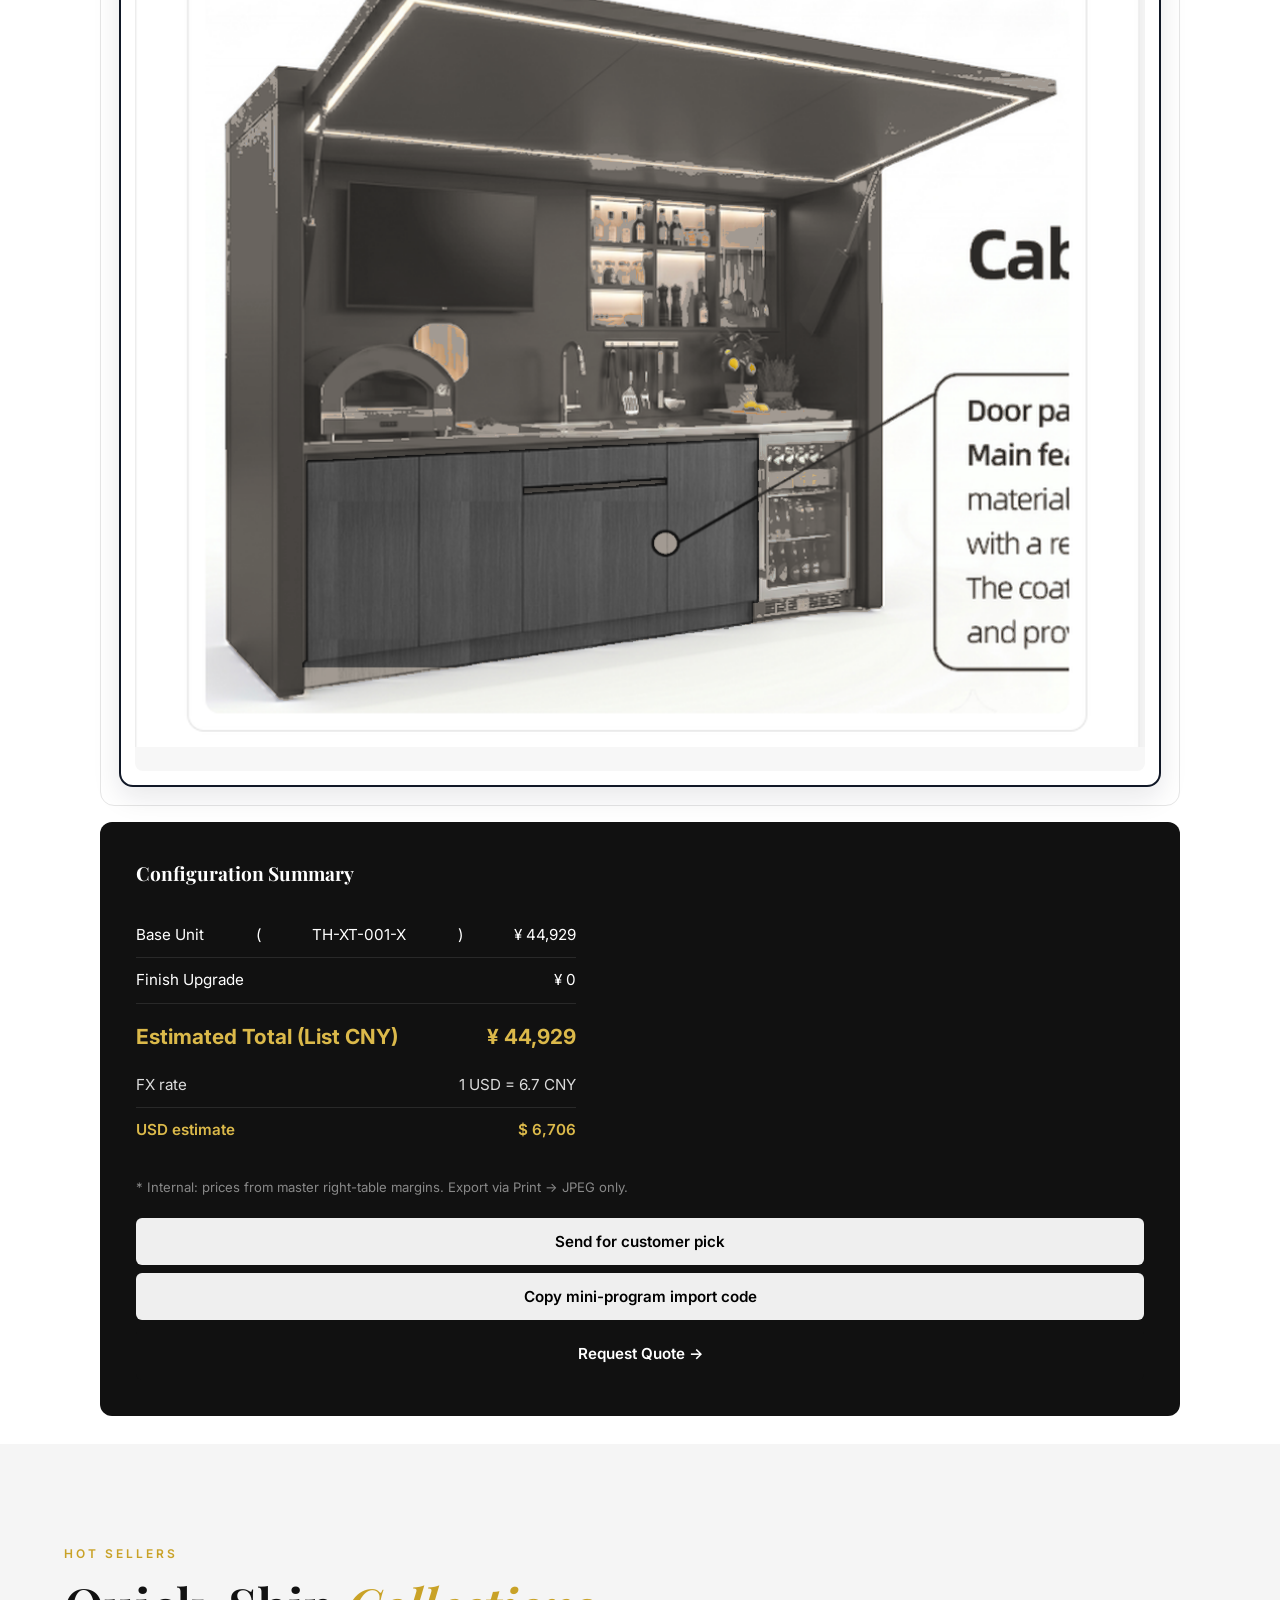
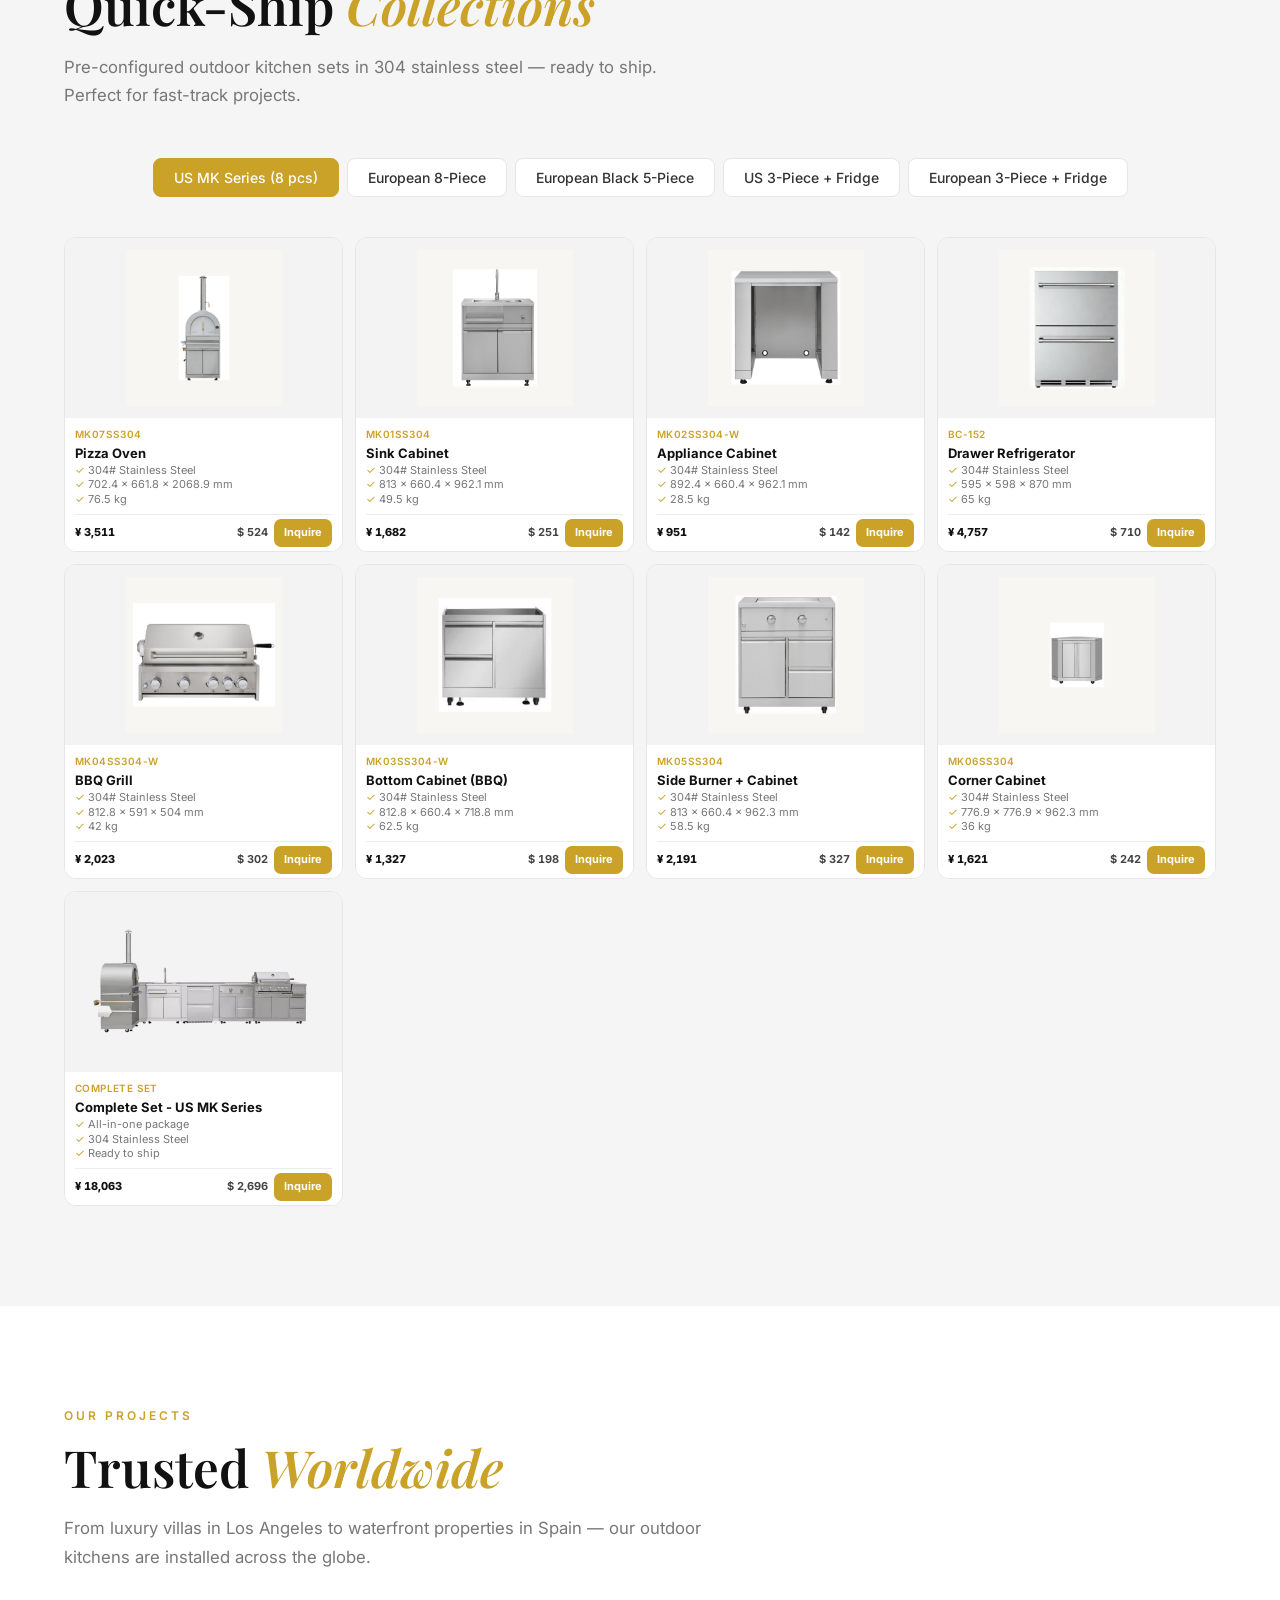
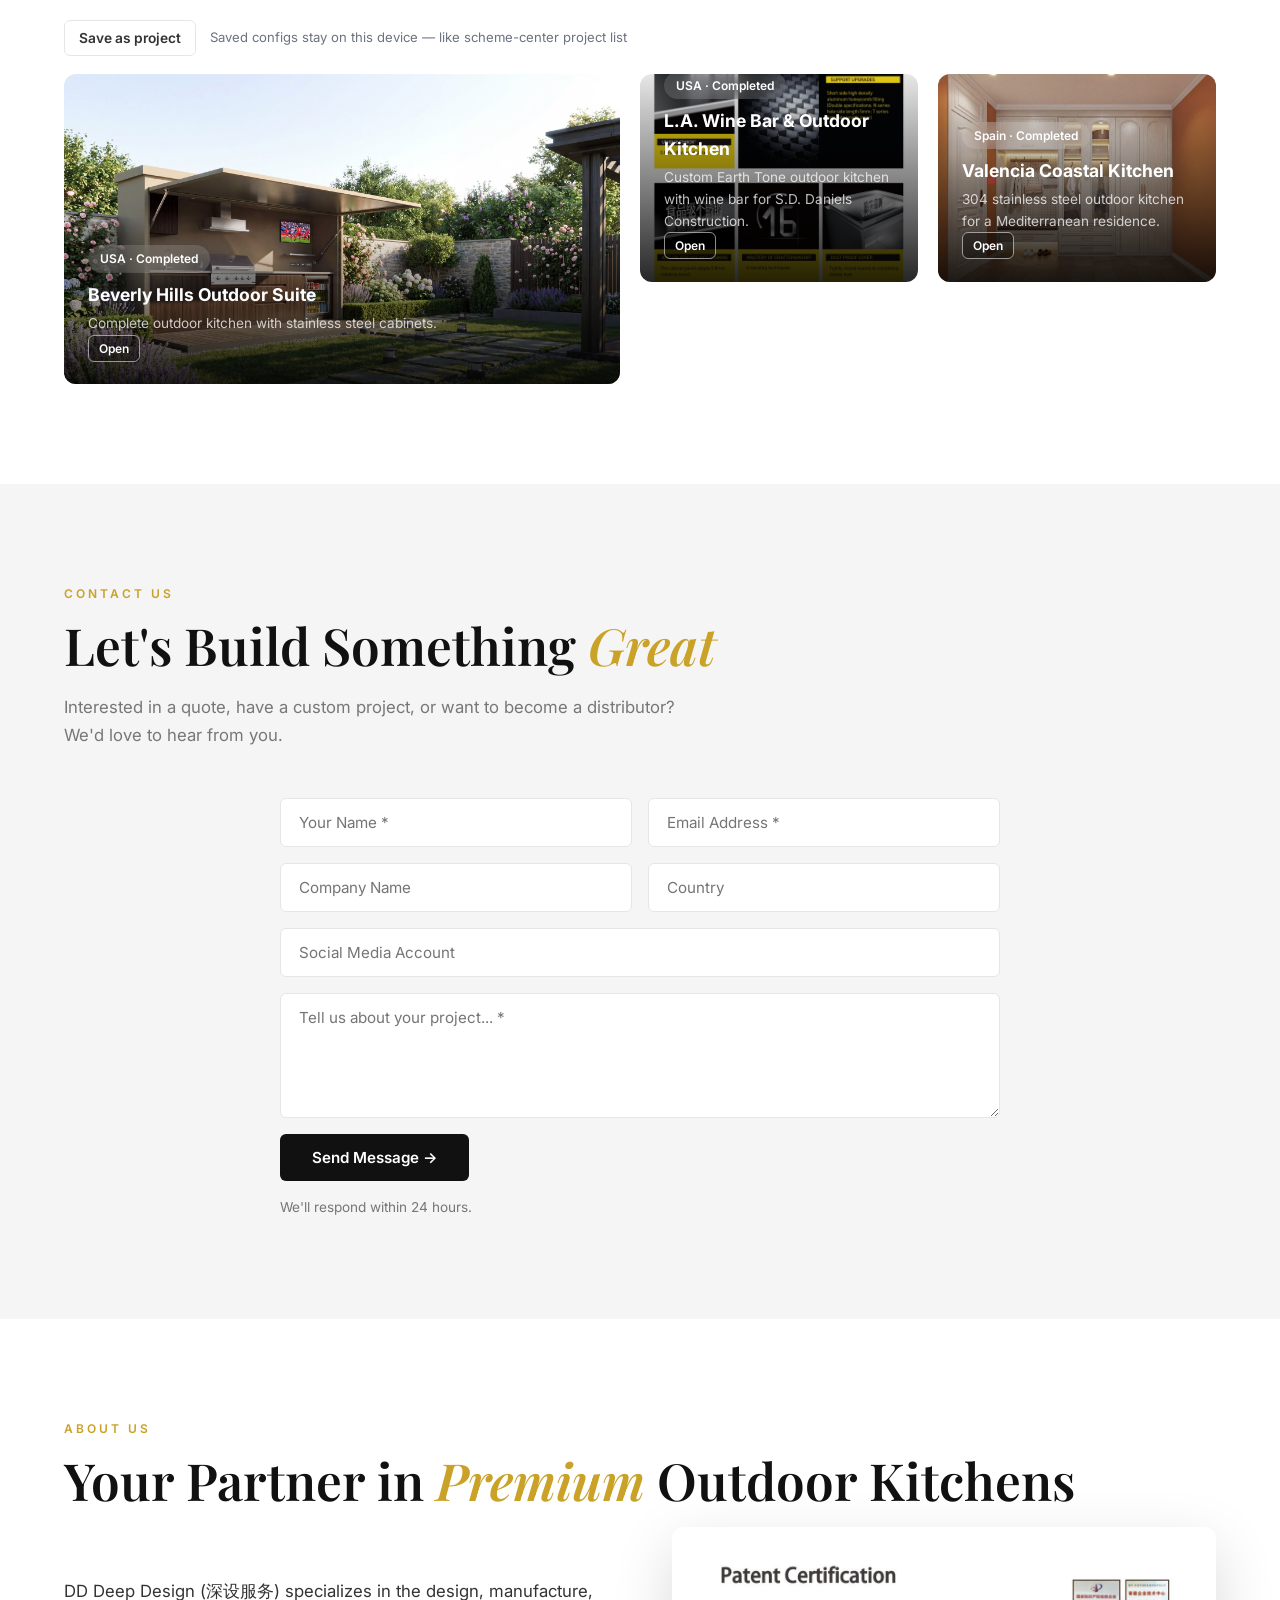
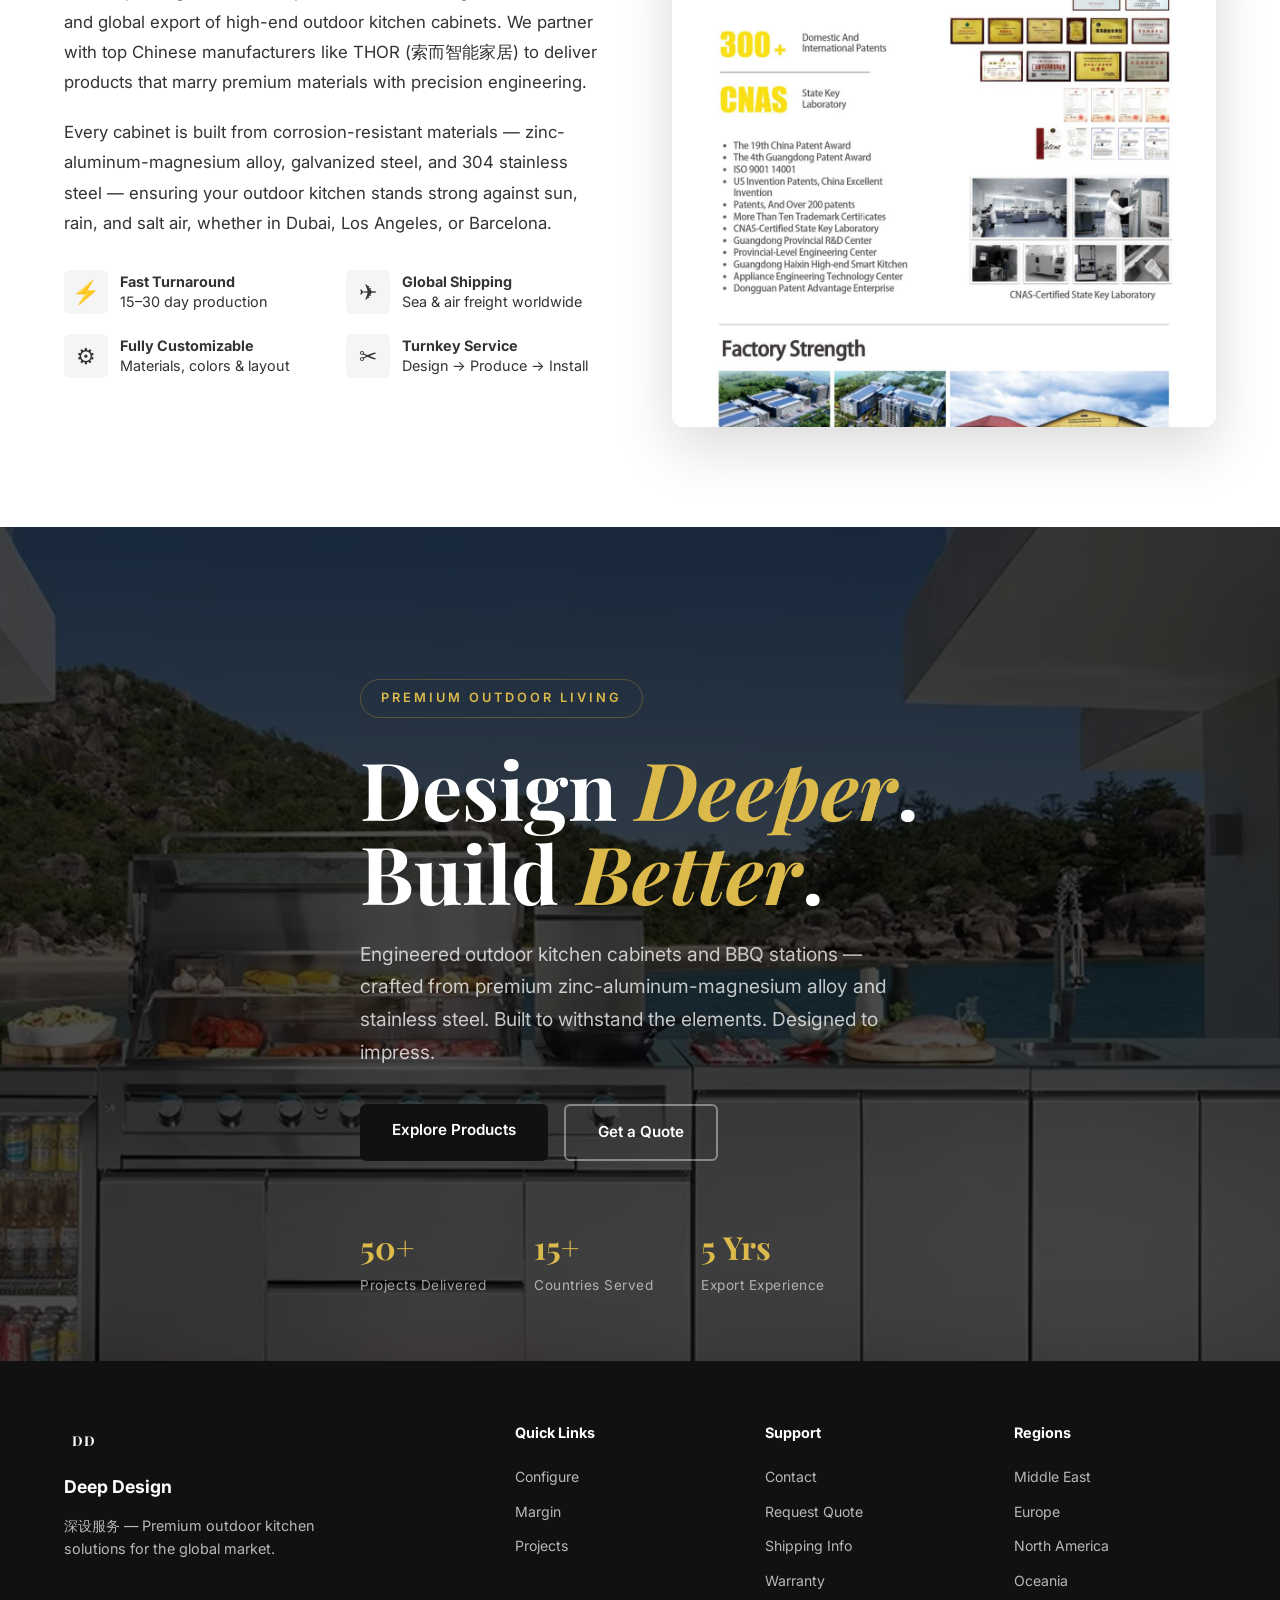
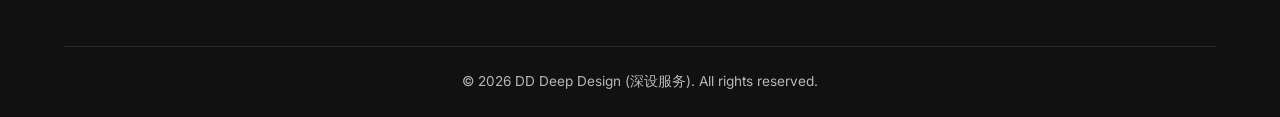
==== commit 48db2a30: "feat: company section + saveable projects list like scheme-center" ====
--- a/classic.html
+++ b/classic.html
@@ -10,7 +10,7 @@
     <link rel="preconnect" href="https://fonts.googleapis.com">
     <link rel="preconnect" href="https://fonts.gstatic.com" crossorigin>
     <link href="https://fonts.googleapis.com/css2?family=Inter:wght@300;400;500;600;700;800&family=Playfair+Display:wght@500;600;700&display=swap" rel="stylesheet">
-    <link rel="stylesheet" href="assets/css/style.css?t=20260728tabs">
+    <link rel="stylesheet" href="assets/css/style.css?t=20260728proj">
     <link rel="stylesheet" href="assets/css/quote-channels.css?t=20260728cc">
     <script>window.DD_QUOTE_CHANNEL = 'internal';</script>
 </head>
@@ -30,9 +30,9 @@
                 <li><a href="#products" class="nav-link" data-i18n="nav.configure">Configure</a></li>
                 <li><a href="margin-console.html" class="nav-link" data-i18n="nav.margin">Margin</a></li>
                 <li><a href="#hot-products" class="nav-link" data-i18n="nav.hot">Hot Sellers</a></li>
-                <li><a href="#cases" class="nav-link" data-i18n="nav.projects">Projects</a></li>
+                <li><a href="#projects" class="nav-link" data-i18n="nav.projects">Projects</a></li>
                 <li><a href="#contact" class="nav-link" data-i18n="nav.contact">Contact</a></li>
-                <li><a href="#about" class="nav-link" data-i18n="nav.about">About</a></li>
+                <li><a href="#company" class="nav-link" data-i18n="nav.company">公司介绍</a></li>
                 <li><a href="#hero" class="nav-link" data-i18n="nav.brand">Brand</a></li>
                 <li class="nav-lang" role="group" aria-label="Language">
                     <button type="button" class="lang-opt" data-set-lang="fr" title="Française">F</button>
@@ -848,43 +848,17 @@
                 </div>
 </div></section>
 
-    <!-- Cases -->
-    <section class="section cases" id="cases">
+    <!-- Projects (seed + locally saved configs) -->
+    <section class="section cases" id="projects">
         <div class="container">
             <div class="section-label" data-i18n="cases.label">Our Projects</div>
             <h2 class="section-title" data-i18n="cases.title">Trusted <em>Worldwide</em></h2>
             <p class="section-desc" data-i18n="cases.desc">From luxury villas in Los Angeles to waterfront properties in Spain — our outdoor kitchens are installed across the globe.</p>
-
-            <div class="cases-grid">
-                <div class="case-card case-card-featured">
-                    <img src="assets/images/products/from-alibaba/alibaba-11.jpg" alt="Los Angeles Wine Bar & Outdoor Kitchen" loading="lazy">
-                    <div class="case-overlay">
-                        <div class="case-tag" data-i18n="cases.tag1">&#127758; USA</div>
-                        <h3 data-i18n="cases.c1title">L.A. Wine Bar &amp; Outdoor Kitchen</h3>
-                        <p data-i18n="cases.c1desc">Custom Earth Tone outdoor kitchen with wine bar for S.D. Daniels Construction.</p>
-                    </div>
-                </div>
-
-                <div class="case-card">
-                    <a href="assets/images/cases/project-usa.jpg" target="_blank" title="Click to view full image"><img src="assets/images/cases/project-usa.jpg" alt="USA Project" loading="lazy"></a>
-                    <div class="case-overlay">
-                        <div class="case-tag" data-i18n="cases.tag1">&#127758; USA</div>
-                        <h3 data-i18n="cases.c2title">Beverly Hills Outdoor Suite</h3>
-                        <p data-i18n="cases.c2desc">Complete outdoor kitchen with stainless steel cabinets.</p>
-                    </div>
-                </div>
-
-                <div class="case-card">
-                    <a href="assets/images/cases/project-spain.jpg" target="_blank" title="Click to view full image"><img src="assets/images/cases/project-spain.jpg" alt="Spain Project" loading="lazy"></a>
-                    <div class="case-overlay">
-                        <div class="case-tag" data-i18n="cases.tag3">&#127758; Spain</div>
-                        <h3 data-i18n="cases.c3title">Valencia Coastal Kitchen</h3>
-                        <p data-i18n="cases.c3desc">304 stainless steel outdoor kitchen for a Mediterranean residence.</p>
-                    </div>
-                </div>
-
-                
-            </div>
+            <div class="projects-toolbar no-print">
+                <button type="button" class="config-mode-tab config-mode-link" id="btnSaveProject" data-i18n="projects.saveCurrent">存为项目</button>
+                <span class="projects-hint" data-i18n="projects.hint">做好的配置可保存在本机，与 scheme-center 项目列表用法类似</span>
+            </div>
+            <div class="cases-grid" id="projectsGrid" aria-live="polite"></div>
         </div>
     </section>
 
@@ -914,8 +888,8 @@
         </div>
     </section>
 
-    <!-- About (page end) -->
-    <section class="section about" id="about">
+    <!-- Company -->
+    <section class="section about" id="company">
         <div class="container">
             <div class="section-label" data-i18n="about.label">About Us</div>
             <h2 class="section-title" data-i18n="about.title">Your Partner in <em>Premium</em> Outdoor Kitchens</h2>
@@ -983,7 +957,7 @@
                     <ul>
                         <li><a href="#products" data-i18n="nav.configure">Configure</a></li>
                         <li><a href="margin-console.html" data-i18n="nav.margin">Margin</a></li>
-                        <li><a href="#cases" data-i18n="nav.projects">Projects</a></li>
+                        <li><a href="#projects" data-i18n="nav.projects">Projects</a></li>
                     </ul>
                 </div>
                 <div class="footer-links">
@@ -1030,11 +1004,11 @@
             <span class="h5-tab-icon" aria-hidden="true">▣</span>
             <span class="h5-tab-label" data-i18n="tab.pick">选品</span>
         </a>
-        <a href="#cases" class="h5-tab" data-tab-target="cases">
+        <a href="#projects" class="h5-tab" data-tab-target="projects">
             <span class="h5-tab-icon" aria-hidden="true">⌂</span>
             <span class="h5-tab-label" data-i18n="tab.projects">项目</span>
         </a>
-        <a href="#about" class="h5-tab" data-tab-target="about">
+        <a href="#company" class="h5-tab" data-tab-target="company">
             <span class="h5-tab-icon" aria-hidden="true">◎</span>
             <span class="h5-tab-label" data-i18n="tab.company">公司介绍</span>
         </a>
@@ -1044,7 +1018,9 @@
     <script src="assets/js/outdoor-quote.js?t=20260728lang3"></script>
     <script src="assets/js/color-options-data.js?t=20260728xt3500"></script>
     <script src="assets/js/customer-pick.js?t=20260728mat"></script>
-    <script src="assets/js/main.js?t=20260728tabs"></script>
+    <script src="assets/js/projects-data.js?t=20260728proj"></script>
+    <script src="assets/js/dd-projects.js?t=20260728proj"></script>
+    <script src="assets/js/main.js?t=20260728proj"></script>
 </body>
 </html>
 
--- a/assets/css/style.css
+++ b/assets/css/style.css
@@ -5199,4 +5199,65 @@
     }
 }
 
-
+/* --- Projects list (scheme-center style) --- */
+.projects-toolbar {
+    display: flex;
+    flex-wrap: wrap;
+    align-items: center;
+    gap: 10px 14px;
+    margin: 0 0 18px;
+}
+
+.projects-hint {
+    font-size: 0.82rem;
+    color: #6b7280;
+    line-height: 1.4;
+}
+
+.projects-empty {
+    grid-column: 1 / -1;
+    padding: 28px 12px;
+    text-align: center;
+    color: #6b7280;
+    font-size: 0.95rem;
+}
+
+.project-card-ph {
+    width: 100%;
+    aspect-ratio: 4 / 3;
+    display: flex;
+    align-items: center;
+    justify-content: center;
+    background: #111827;
+    color: #f9fafb;
+    font-weight: 800;
+    font-size: 1.4rem;
+    letter-spacing: 0.04em;
+}
+
+.project-card-actions {
+    display: flex;
+    gap: 8px;
+    margin-top: 10px;
+}
+
+.project-open-btn,
+.project-del-btn,
+.project-open-link {
+    border: 1px solid rgba(255, 255, 255, 0.55);
+    background: rgba(0, 0, 0, 0.35);
+    color: #fff;
+    border-radius: 6px;
+    padding: 5px 10px;
+    font-size: 12px;
+    font-weight: 600;
+    cursor: pointer;
+    text-decoration: none;
+}
+
+.project-del-btn {
+    border-color: rgba(248, 113, 113, 0.7);
+}
+
+
+
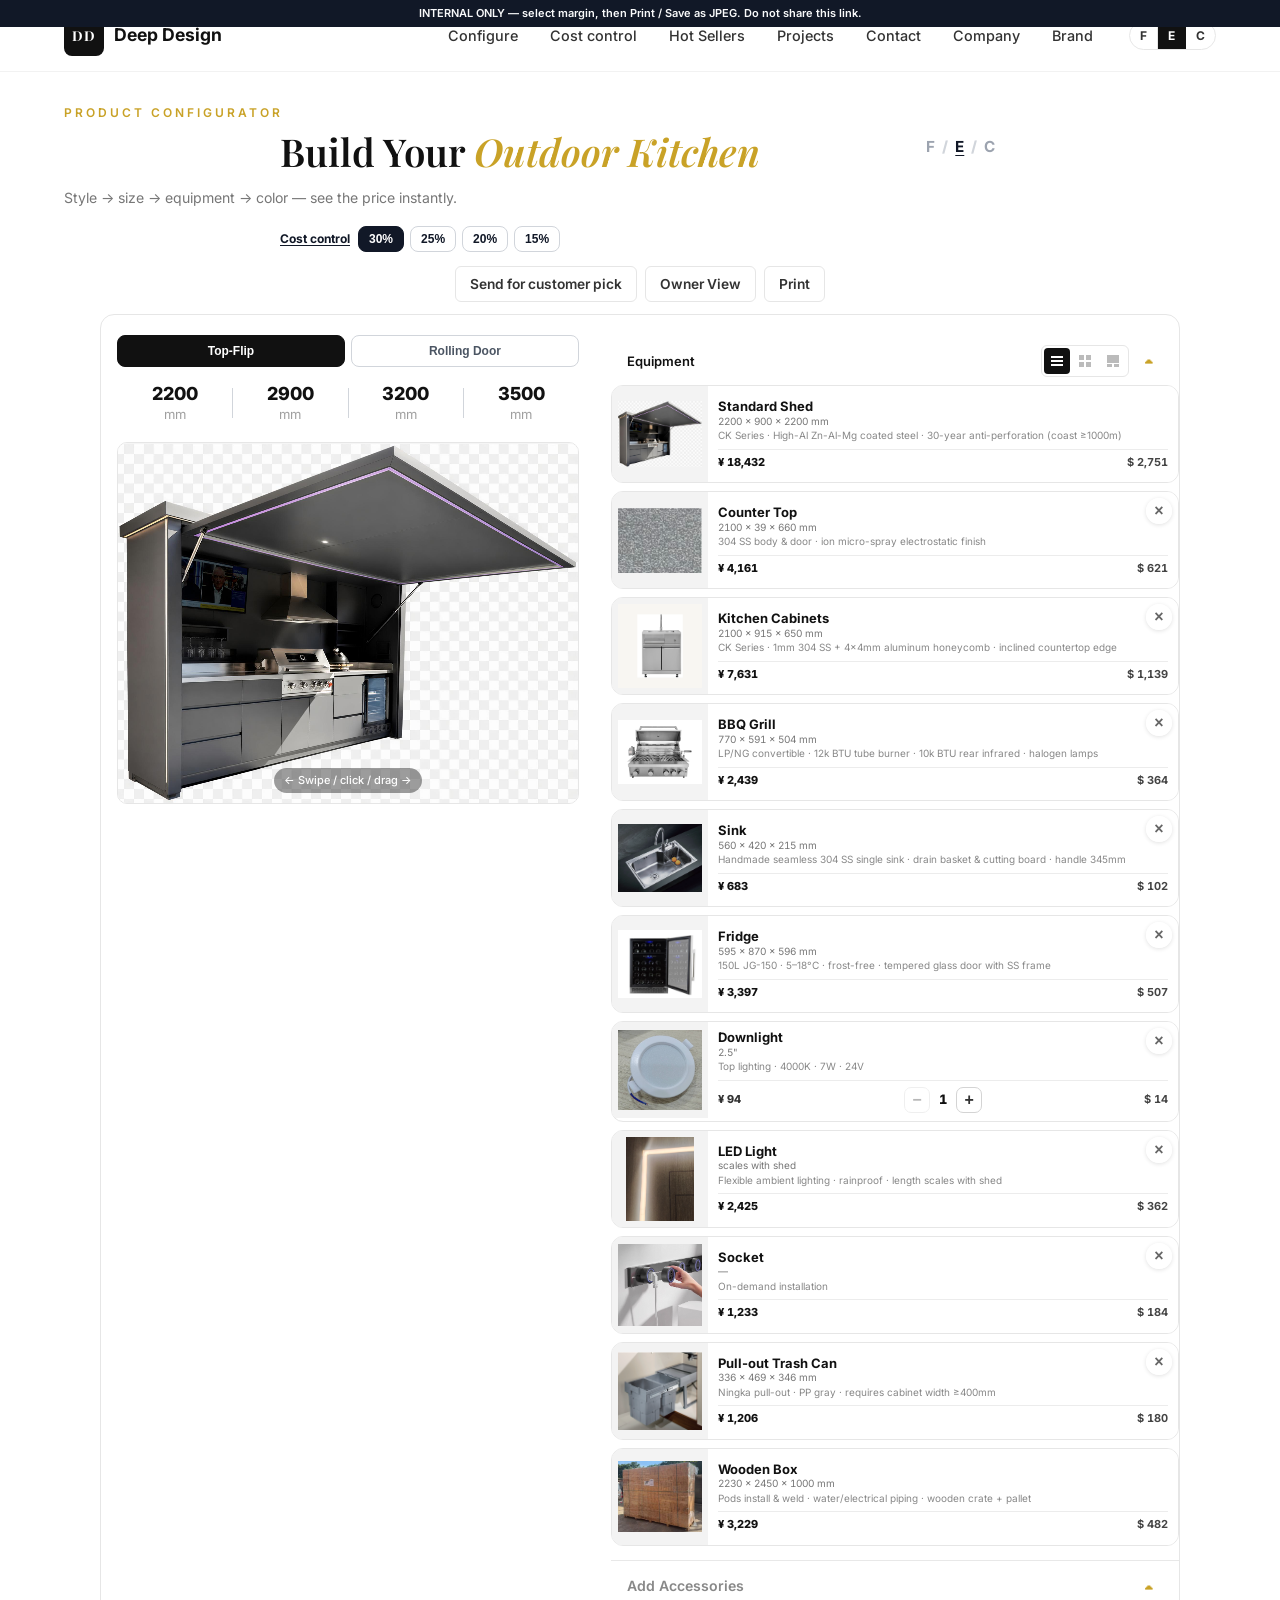
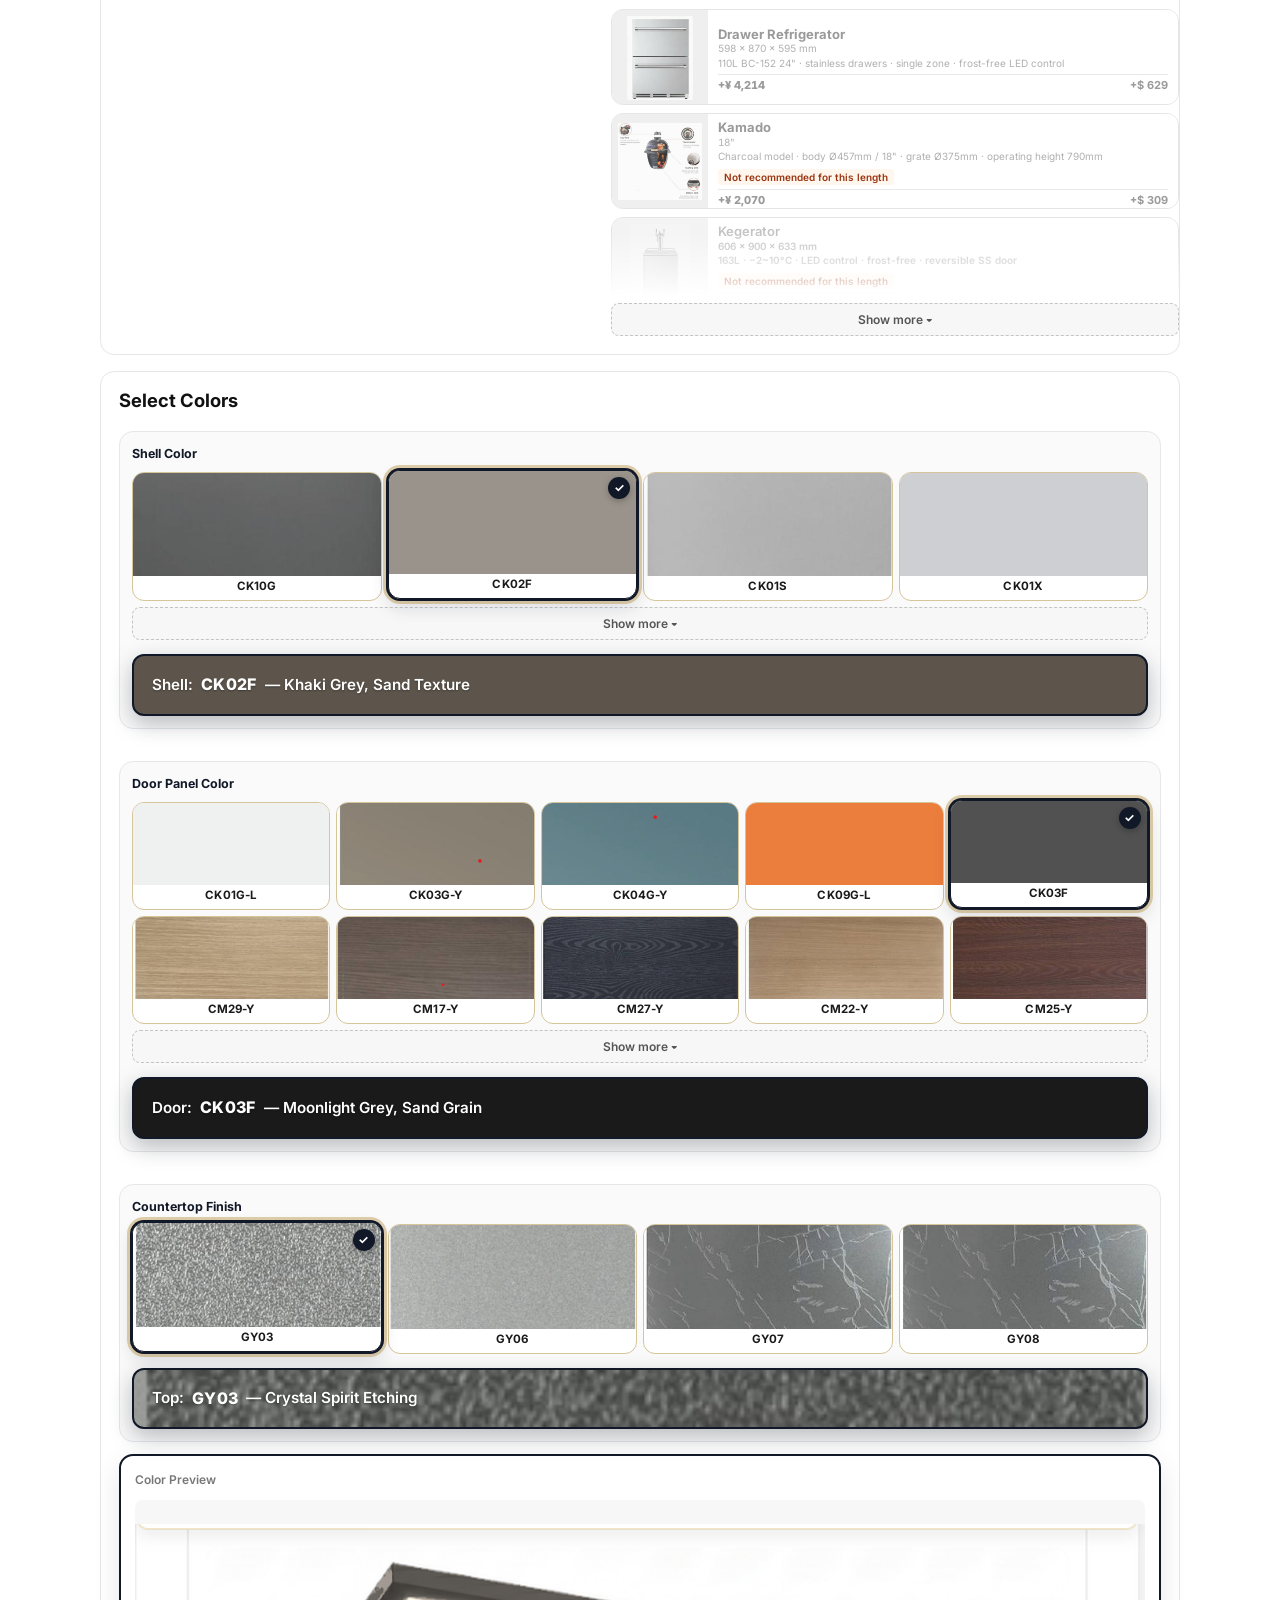
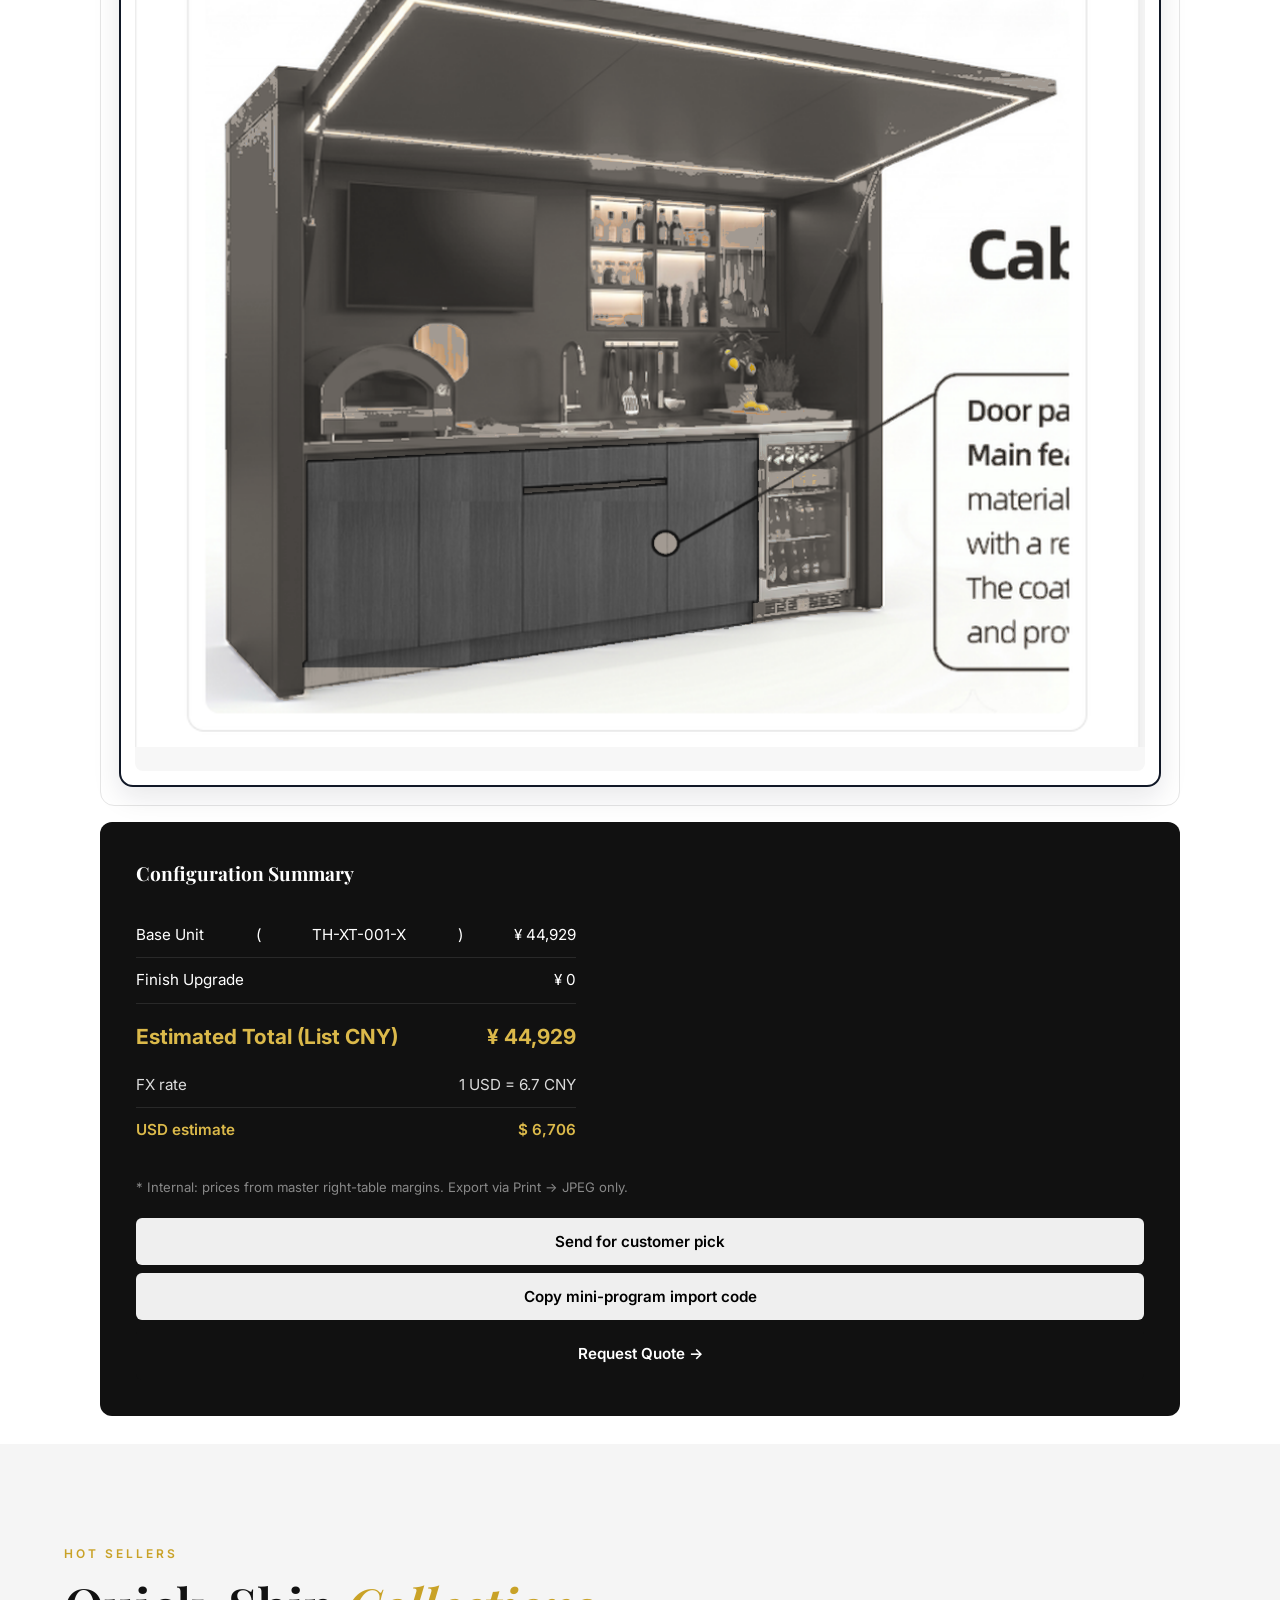
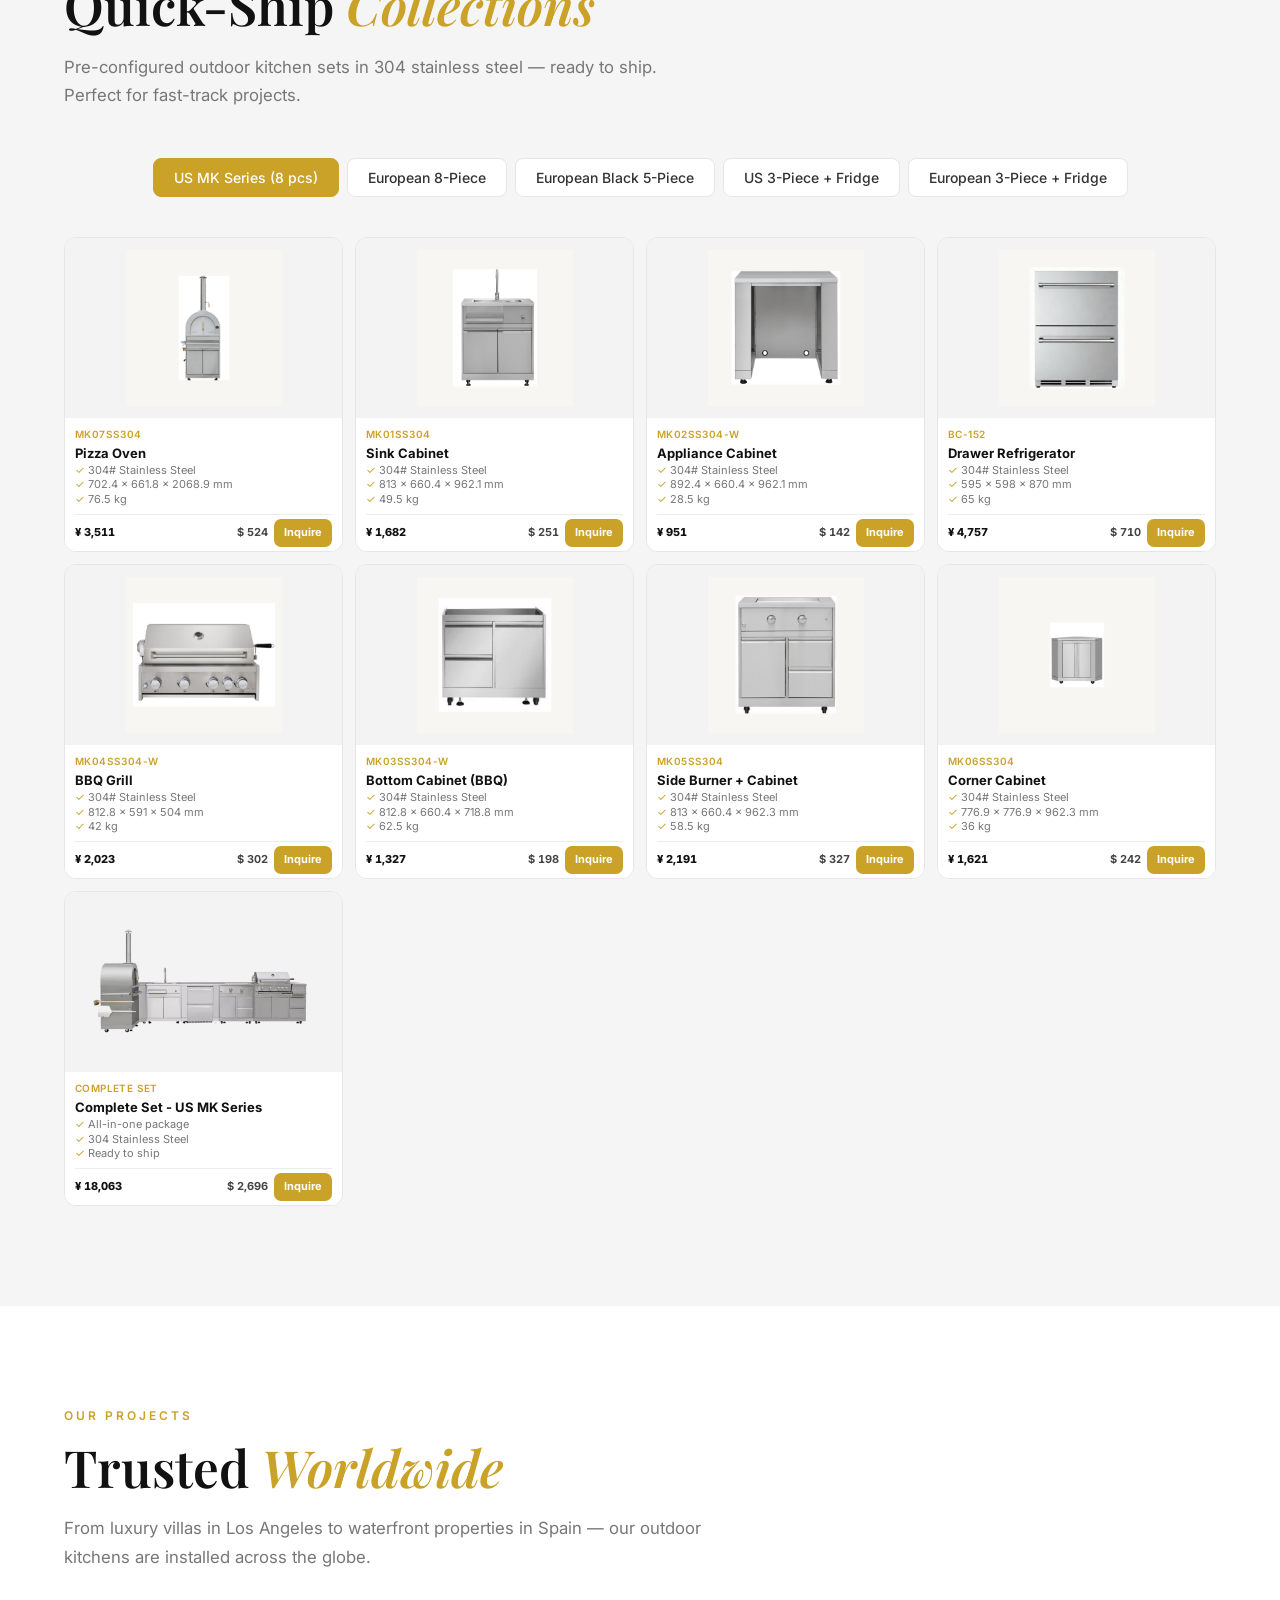
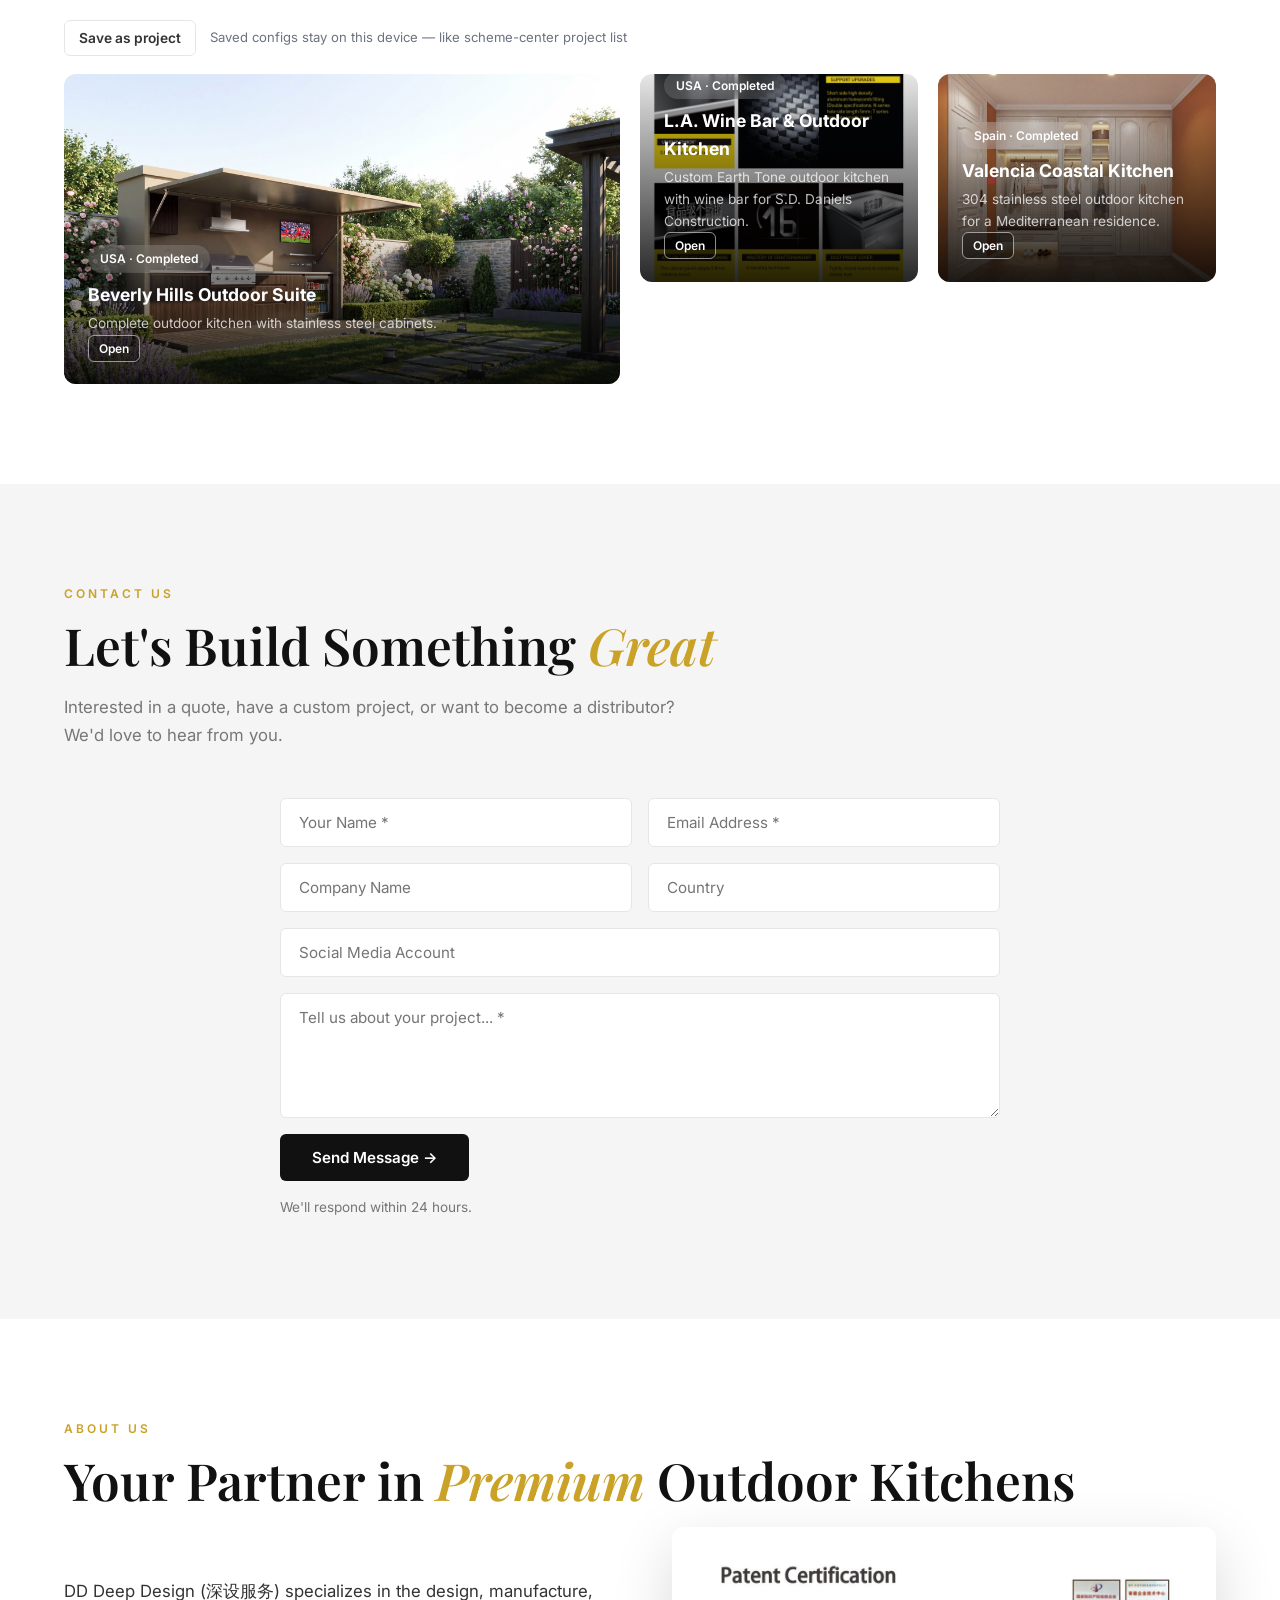
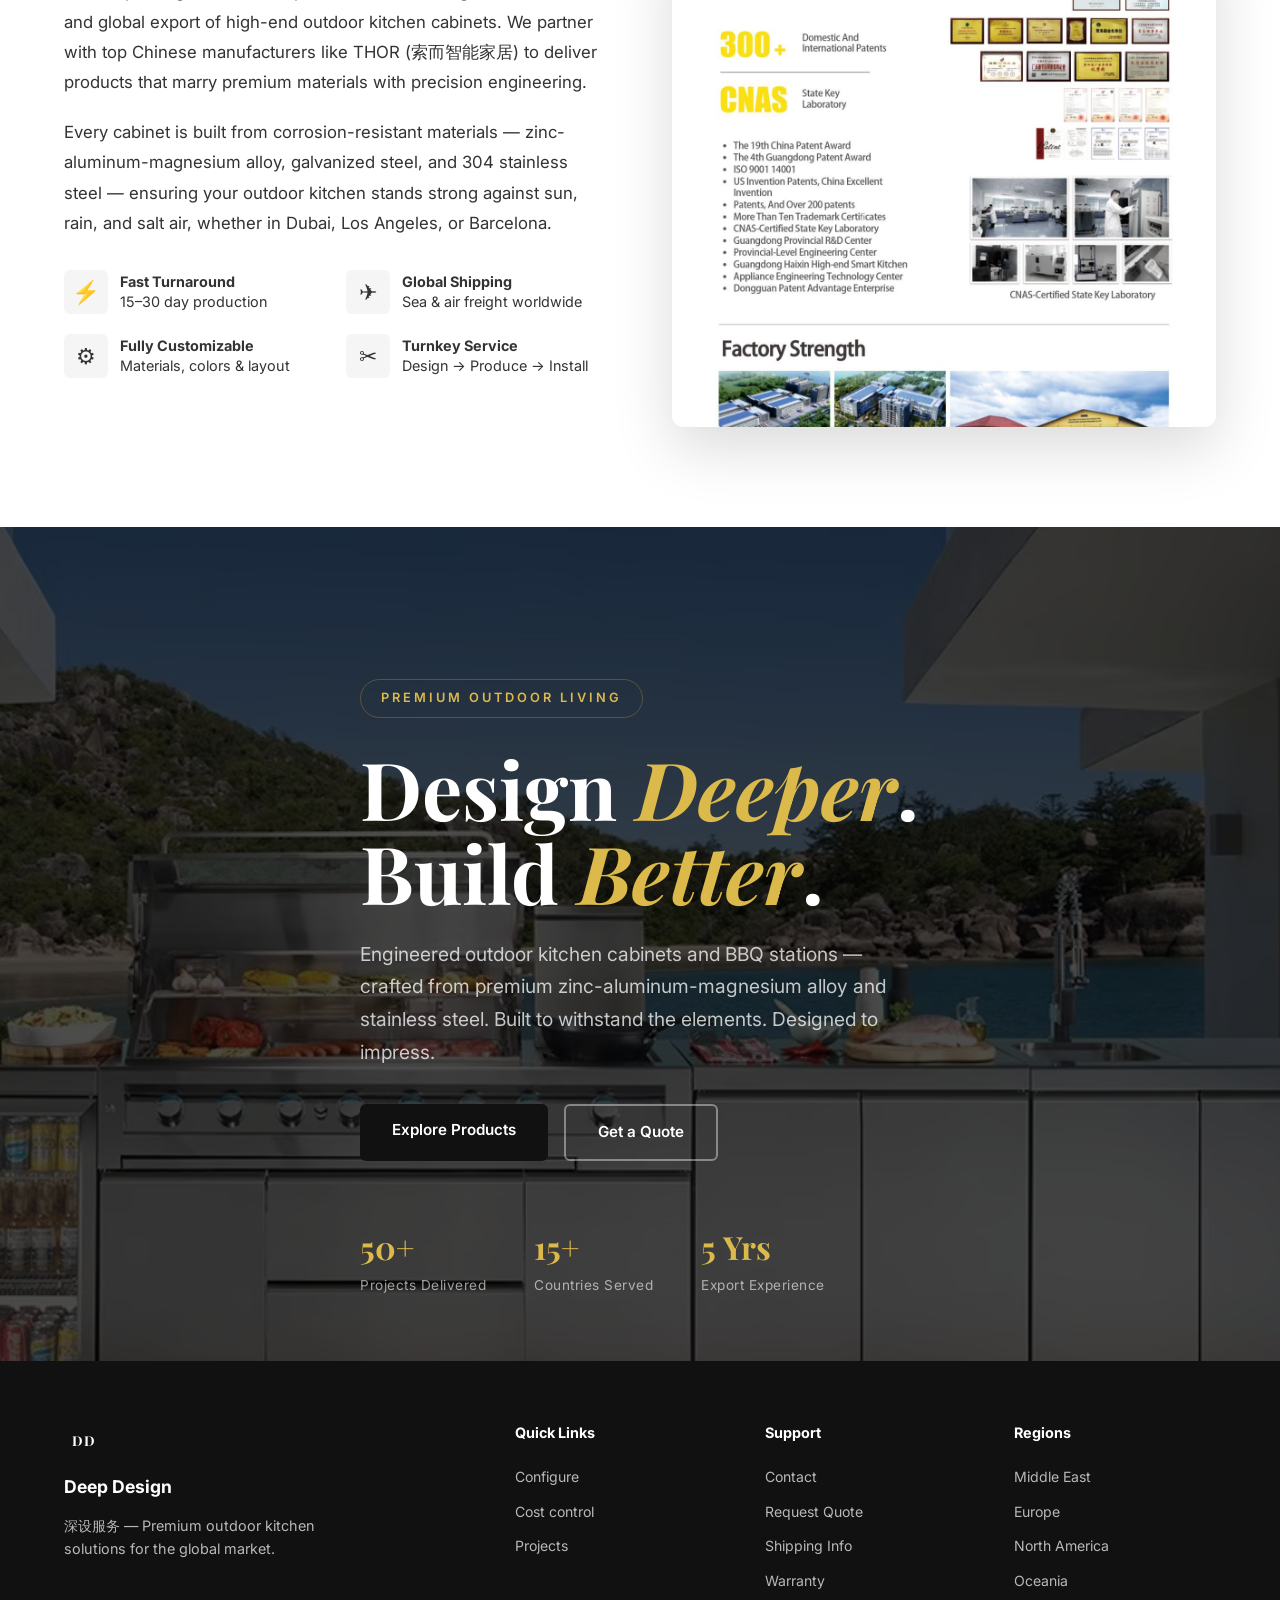
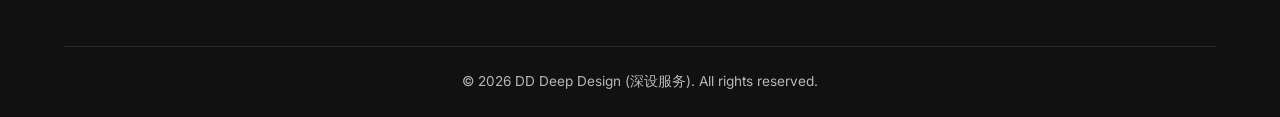
==== commit e9856bb9: "fix: restore Cost control link to margin console page" ====
--- a/classic.html
+++ b/classic.html
@@ -11,7 +11,7 @@
     <link rel="preconnect" href="https://fonts.gstatic.com" crossorigin>
     <link href="https://fonts.googleapis.com/css2?family=Inter:wght@300;400;500;600;700;800&family=Playfair+Display:wght@500;600;700&display=swap" rel="stylesheet">
     <link rel="stylesheet" href="assets/css/style.css?t=20260728proj">
-    <link rel="stylesheet" href="assets/css/quote-channels.css?t=20260728cc">
+    <link rel="stylesheet" href="assets/css/quote-channels.css?t=20260728cclink">
     <script>window.DD_QUOTE_CHANNEL = 'internal';</script>
 </head>
 <body class="quote-channel-internal">
@@ -28,7 +28,7 @@
             </div>
             <ul class="nav-links" id="navLinks">
                 <li><a href="#products" class="nav-link" data-i18n="nav.configure">Configure</a></li>
-                <li><a href="margin-console.html" class="nav-link" data-i18n="nav.margin">Margin</a></li>
+                <li><a href="margin-console.html#costControl" class="nav-link" data-i18n="config.costControl">Cost control</a></li>
                 <li><a href="#hot-products" class="nav-link" data-i18n="nav.hot">Hot Sellers</a></li>
                 <li><a href="#projects" class="nav-link" data-i18n="nav.projects">Projects</a></li>
                 <li><a href="#contact" class="nav-link" data-i18n="nav.contact">Contact</a></li>
@@ -60,7 +60,7 @@
             <p class="section-desc" data-i18n="config.desc">Style → size → equipment → color — see the price instantly.</p>
 
             <div class="margin-tier-bar internal-only" id="marginTierBar" role="group" aria-label="Cost control">
-                <span class="margin-tier-label" data-i18n="config.costControl">Cost control</span>
+                <a class="margin-tier-label margin-tier-link" href="margin-console.html#costControl" data-i18n="config.costControl">Cost control</a>
                 <button type="button" class="margin-tier-btn is-active" data-margin="30%">30%</button>
                 <button type="button" class="margin-tier-btn" data-margin="25%">25%</button>
                 <button type="button" class="margin-tier-btn" data-margin="20%">20%</button>
@@ -956,7 +956,7 @@
                     <h4 data-i18n="footer.quickLinks">Quick Links</h4>
                     <ul>
                         <li><a href="#products" data-i18n="nav.configure">Configure</a></li>
-                        <li><a href="margin-console.html" data-i18n="nav.margin">Margin</a></li>
+                        <li><a href="margin-console.html#costControl" data-i18n="config.costControl">Cost control</a></li>
                         <li><a href="#projects" data-i18n="nav.projects">Projects</a></li>
                     </ul>
                 </div>
--- a/assets/css/quote-channels.css
+++ b/assets/css/quote-channels.css
@@ -155,6 +155,16 @@
   margin-right: 2px;
 }
 
+.margin-tier-link {
+  text-decoration: underline;
+  text-underline-offset: 2px;
+  color: #111827;
+}
+
+.margin-tier-link:hover {
+  color: var(--clr-accent, #b8860b);
+}
+
 .margin-tier-btn {
   border: 1px solid #d1d5db;
   background: #fff;
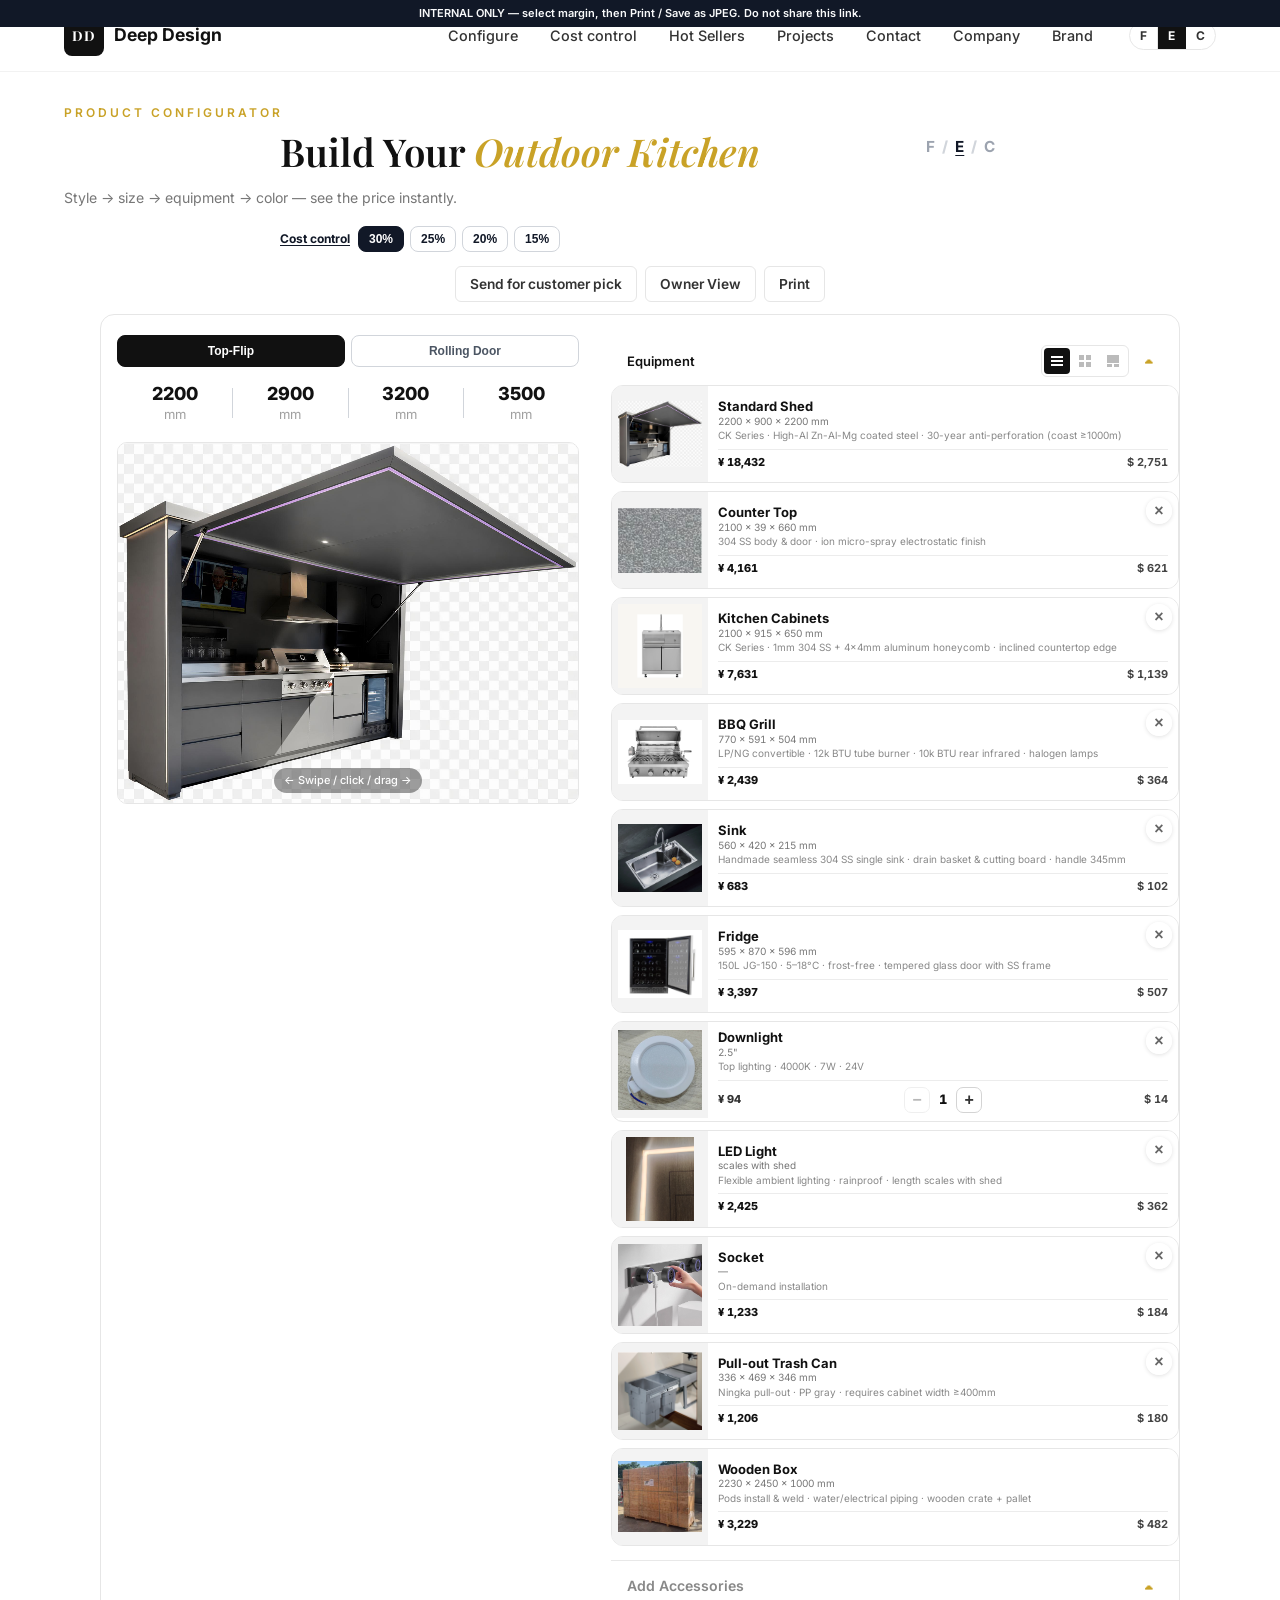
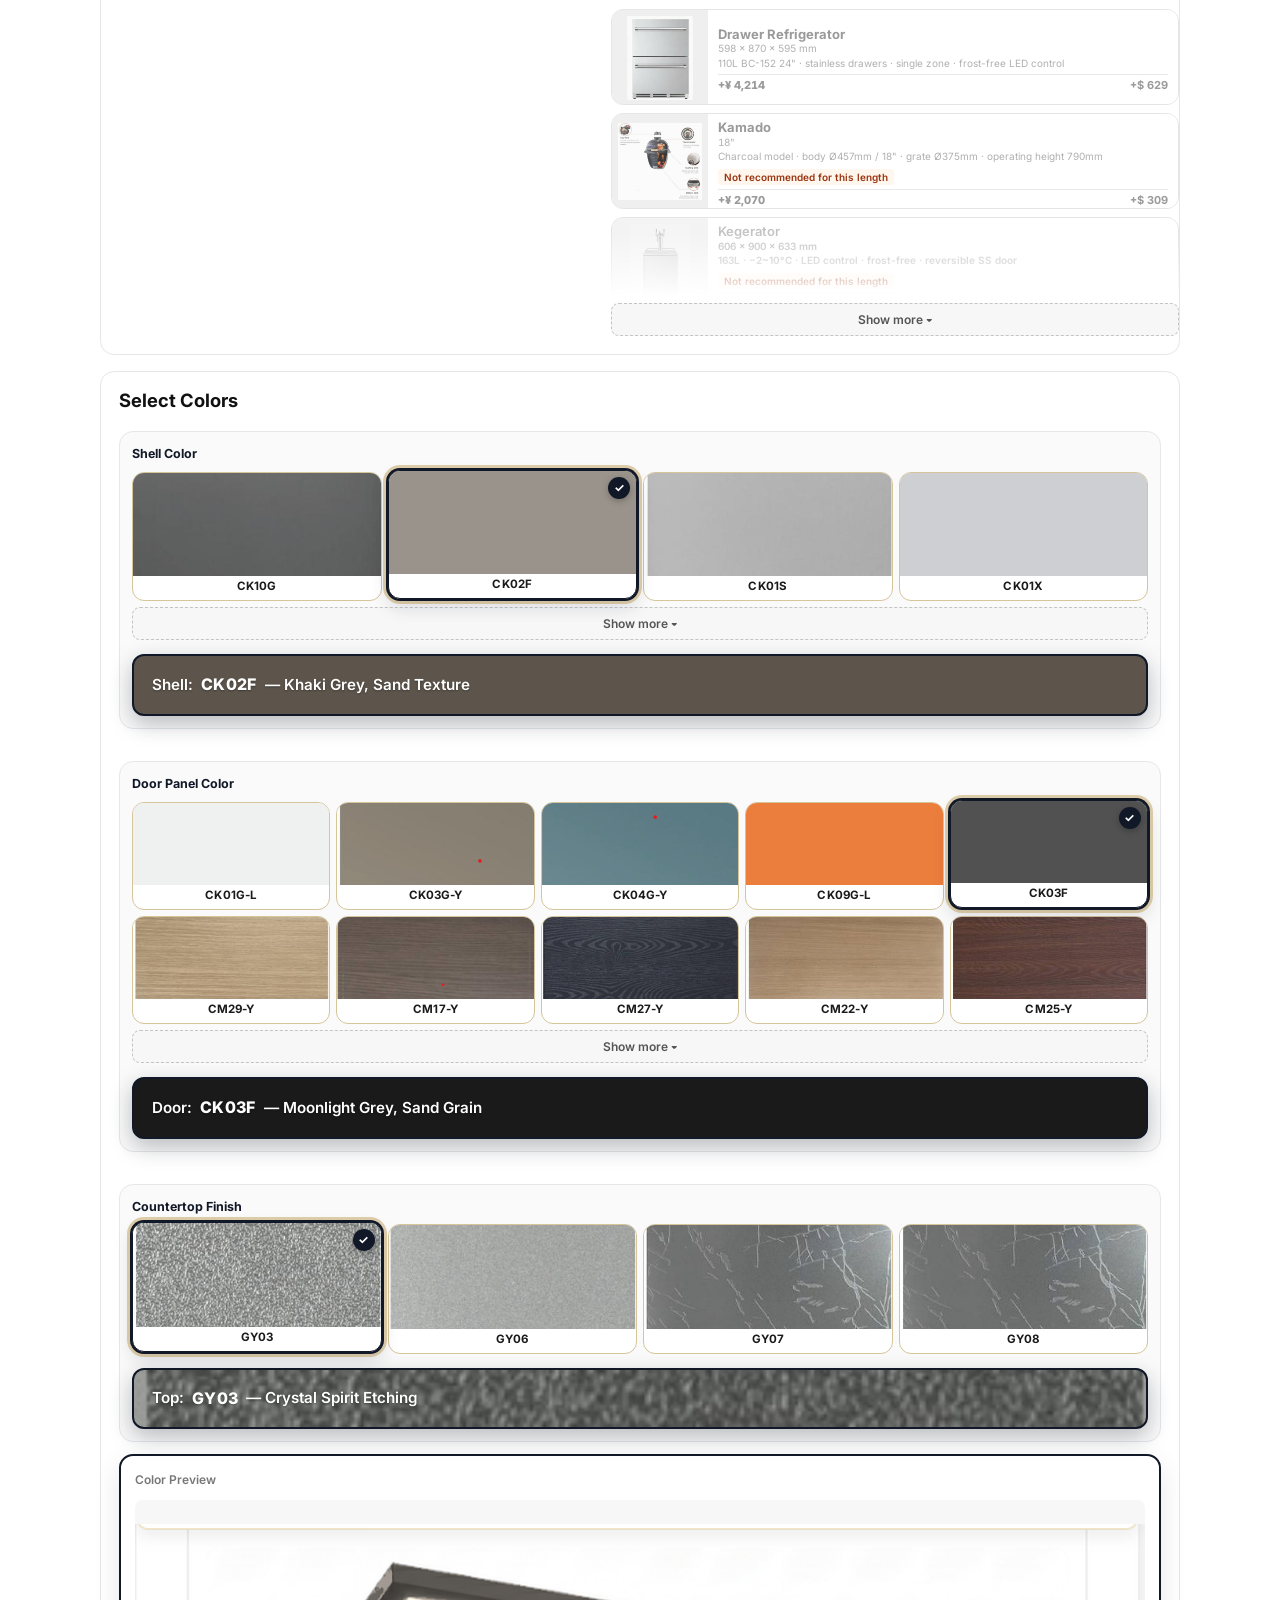
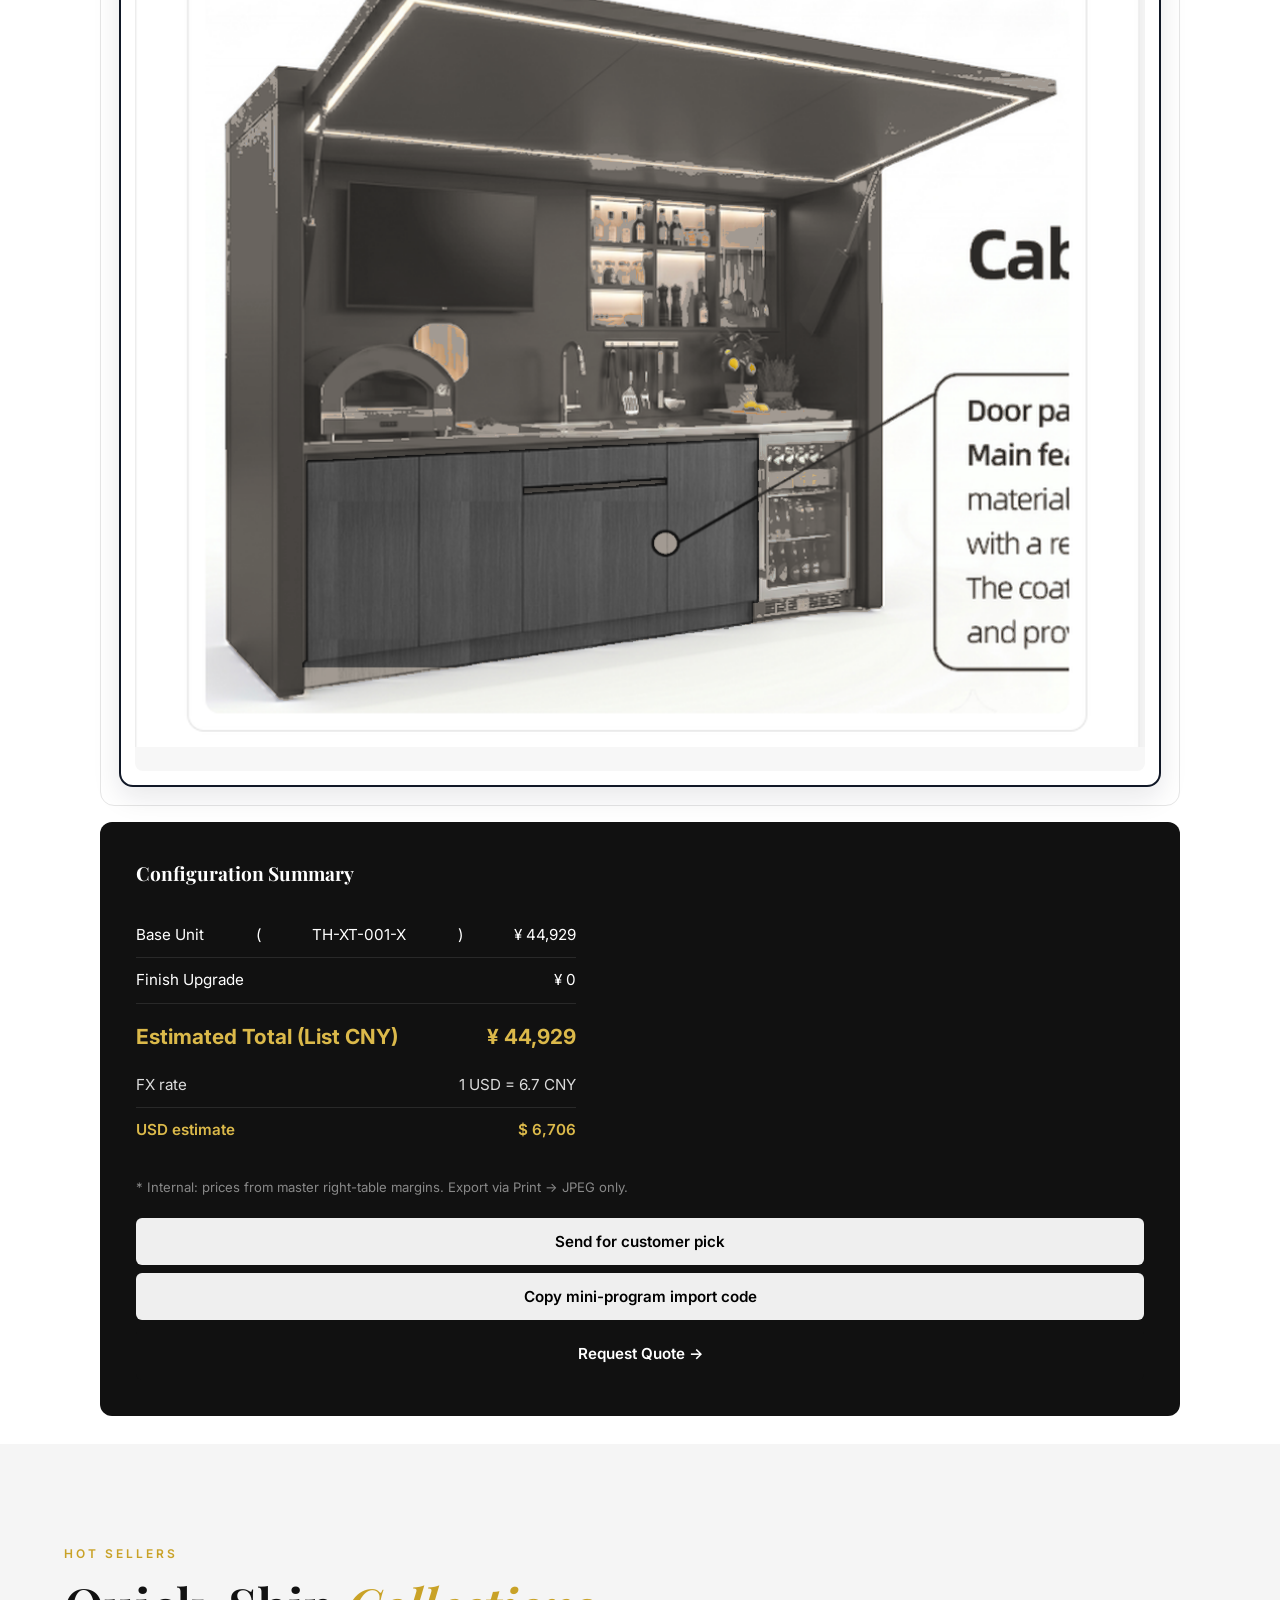
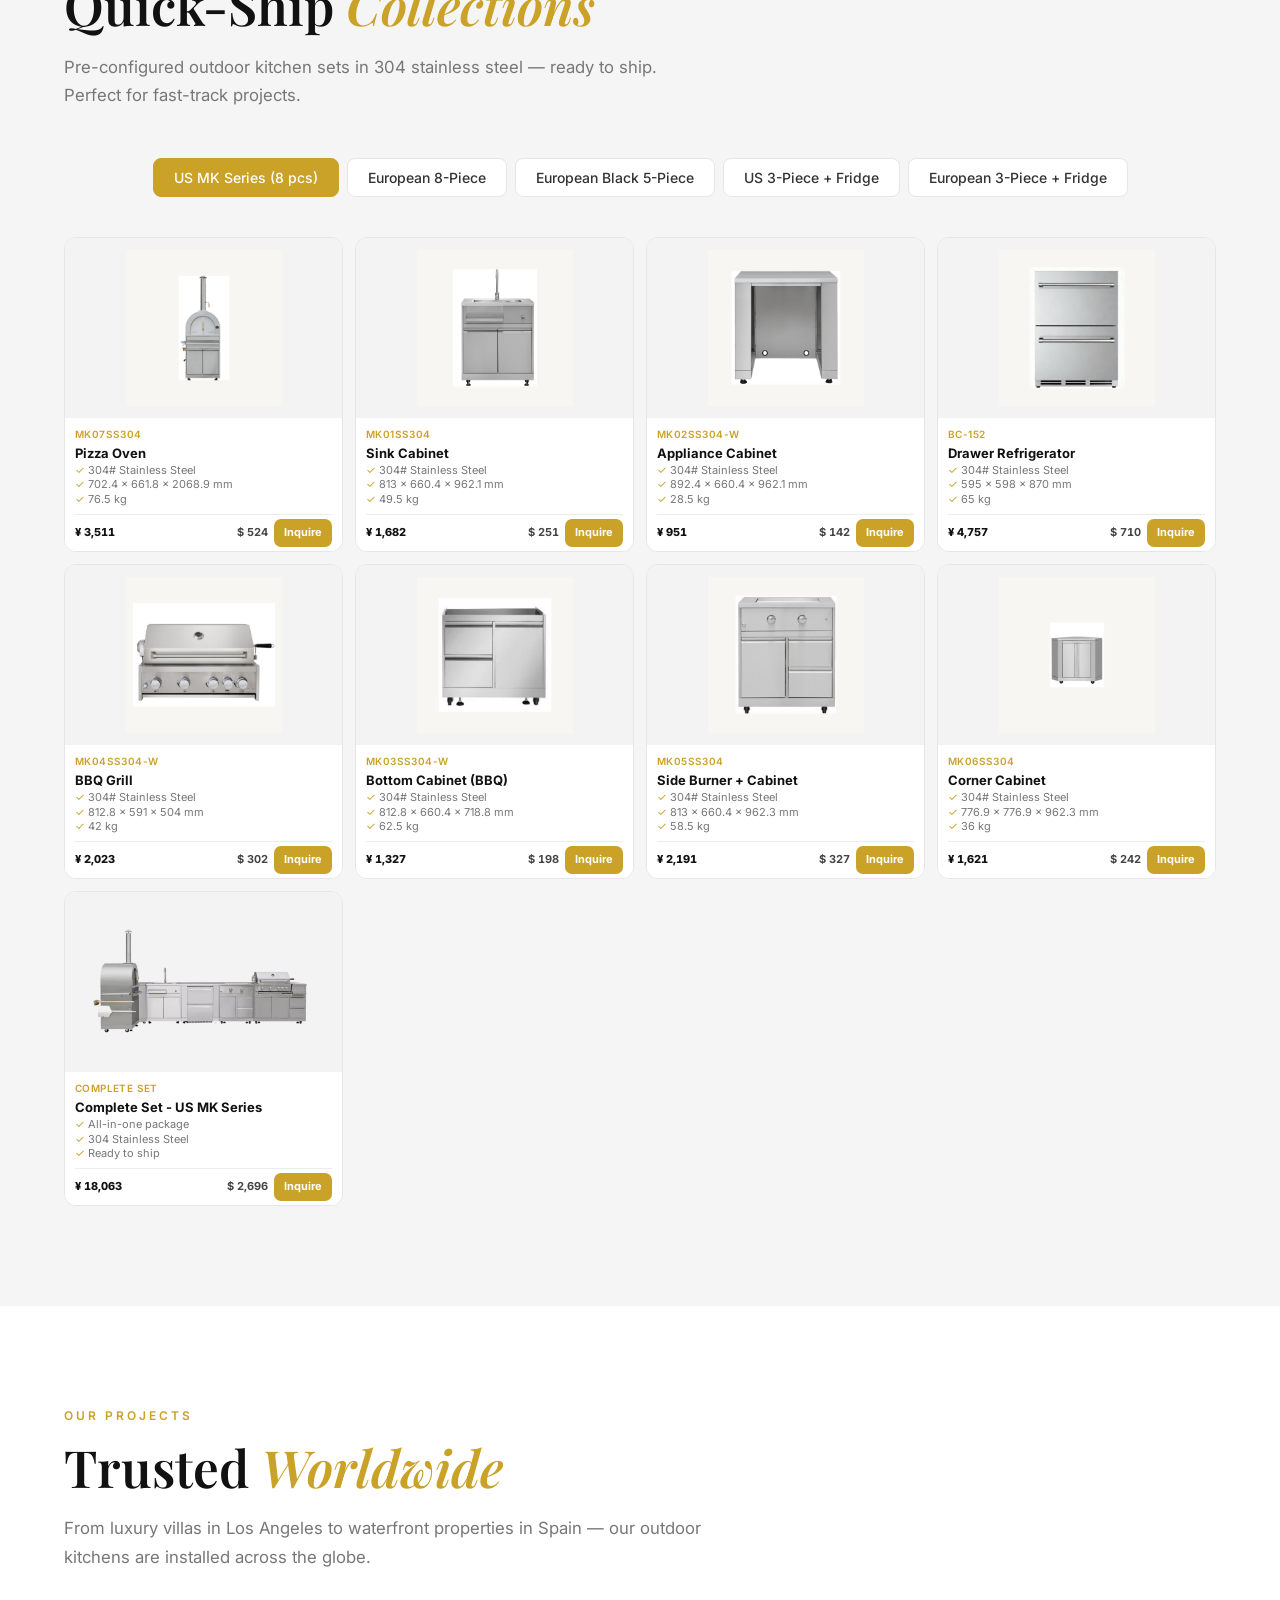
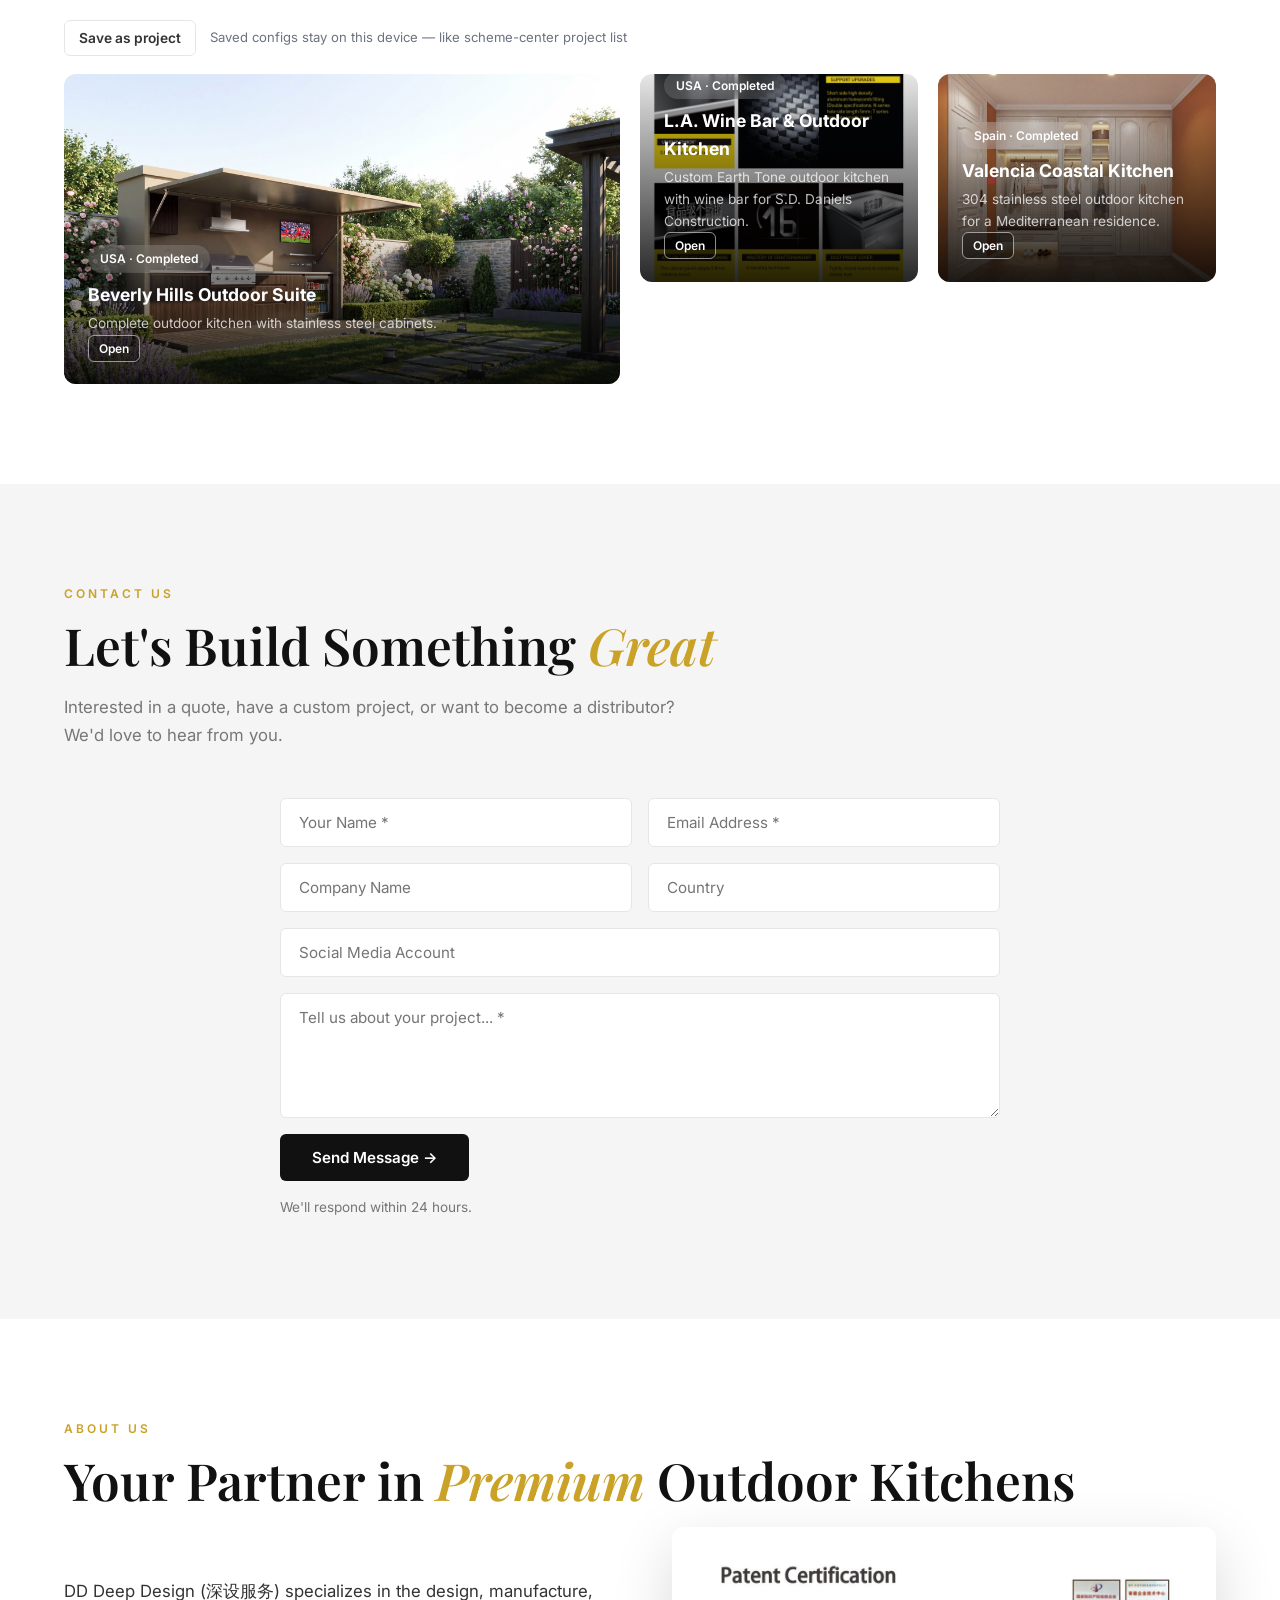
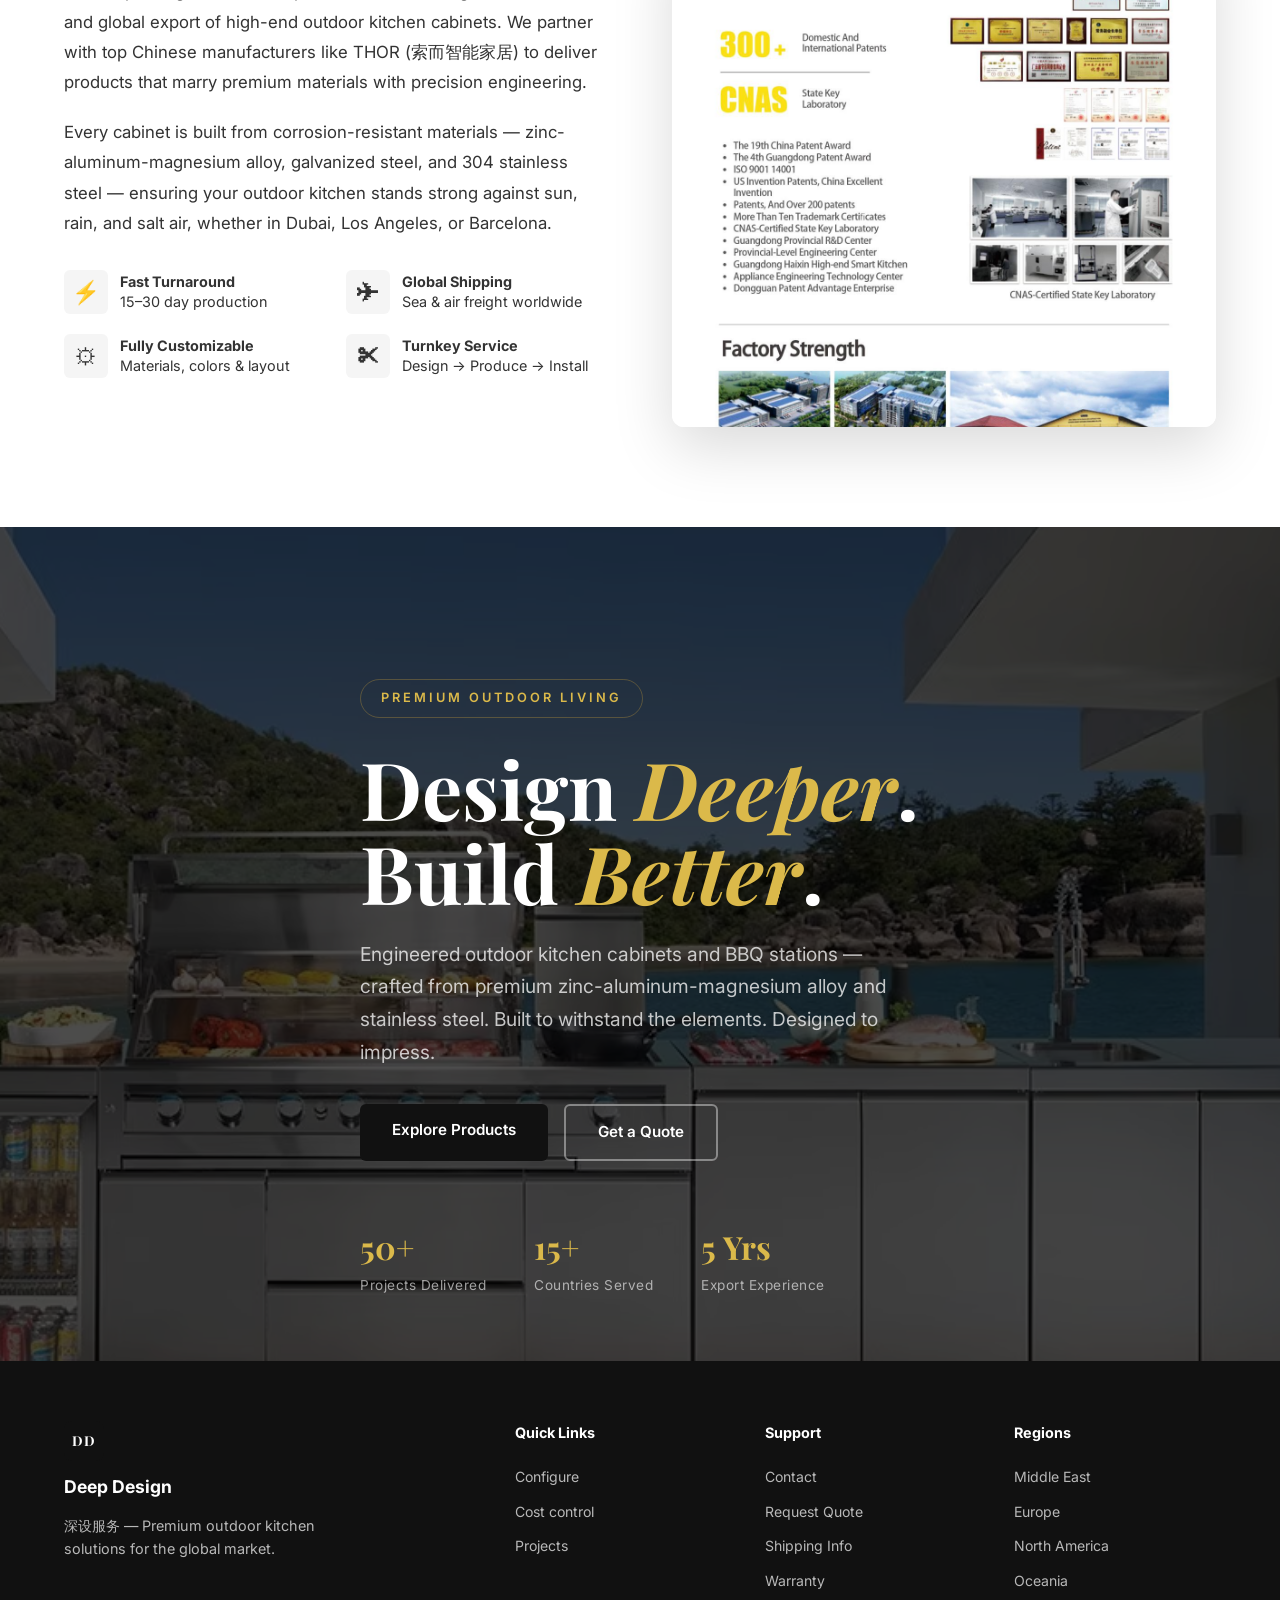
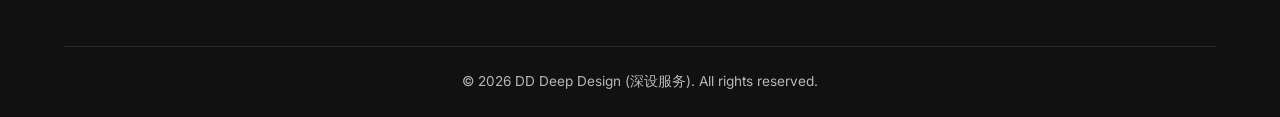
==== commit 0df832b3: "ui: add Owner View shortcut on sticky price card" ====
--- a/classic.html
+++ b/classic.html
@@ -10,7 +10,7 @@
     <link rel="preconnect" href="https://fonts.googleapis.com">
     <link rel="preconnect" href="https://fonts.gstatic.com" crossorigin>
     <link href="https://fonts.googleapis.com/css2?family=Inter:wght@300;400;500;600;700;800&family=Playfair+Display:wght@500;600;700&display=swap" rel="stylesheet">
-    <link rel="stylesheet" href="assets/css/style.css?t=20260728proj">
+    <link rel="stylesheet" href="assets/css/style.css?t=20260728ownerSticky">
     <link rel="stylesheet" href="assets/css/quote-channels.css?t=20260728cclink">
     <script>window.DD_QUOTE_CHANNEL = 'internal';</script>
 </head>
@@ -80,6 +80,7 @@
                     <div class="quote-sticky-inner">
                         <div class="quote-sticky-row quote-sticky-row-tier">
                             <strong class="quote-sticky-exw" data-i18n="config.exw">内部报价</strong>
+                            <button type="button" class="quote-sticky-owner" id="btnOwnerShowSticky" data-i18n="config.openOwnerShow">Owner View</button>
                         </div>
                         <a href="#configTotal" class="quote-sticky-body" title="Details">
                             <div class="quote-sticky-row quote-sticky-row-meta">
@@ -1020,7 +1021,7 @@
     <script src="assets/js/customer-pick.js?t=20260728mat"></script>
     <script src="assets/js/projects-data.js?t=20260728proj"></script>
     <script src="assets/js/dd-projects.js?t=20260728proj"></script>
-    <script src="assets/js/main.js?t=20260728proj"></script>
+    <script src="assets/js/main.js?t=20260728ownerSticky"></script>
 </body>
 </html>
 
--- a/assets/css/style.css
+++ b/assets/css/style.css
@@ -4397,9 +4397,9 @@
 }
 
 .quote-sticky-row-tier {
-    grid-template-columns: 1fr;
+    grid-template-columns: 1fr auto;
     align-items: center;
-    gap: 0;
+    gap: 8px;
 }
 
 .quote-sticky-exw {
@@ -4408,6 +4408,27 @@
     color: var(--clr-dark);
     letter-spacing: 0.02em;
     white-space: nowrap;
+}
+
+.quote-sticky-owner {
+    appearance: none;
+    border: 1px solid #111827;
+    background: #111827;
+    color: #fff;
+    font-family: var(--font-main);
+    font-size: 11px;
+    font-weight: 700;
+    line-height: 1.2;
+    padding: 5px 10px;
+    border-radius: 999px;
+    cursor: pointer;
+    white-space: nowrap;
+    flex-shrink: 0;
+}
+
+.quote-sticky-owner:hover {
+    background: #1f2937;
+    border-color: #1f2937;
 }
 
 .quote-qty-tiers {
@@ -4585,7 +4606,8 @@
 
 @media (max-width: 480px) {
     .quote-sticky-inner { padding: 7px 10px; gap: 4px; }
-    .quote-sticky-row-tier { grid-template-columns: 1fr; gap: 6px; }
+    .quote-sticky-row-tier { grid-template-columns: 1fr auto; gap: 6px; }
+    .quote-sticky-owner { font-size: 10px; padding: 4px 8px; }
     .quote-qty-tiers { justify-content: flex-start; }
     .quote-sticky-row-meta { font-size: 11px; gap: 6px; }
     .quote-sticky-row-price strong { font-size: 14px; }
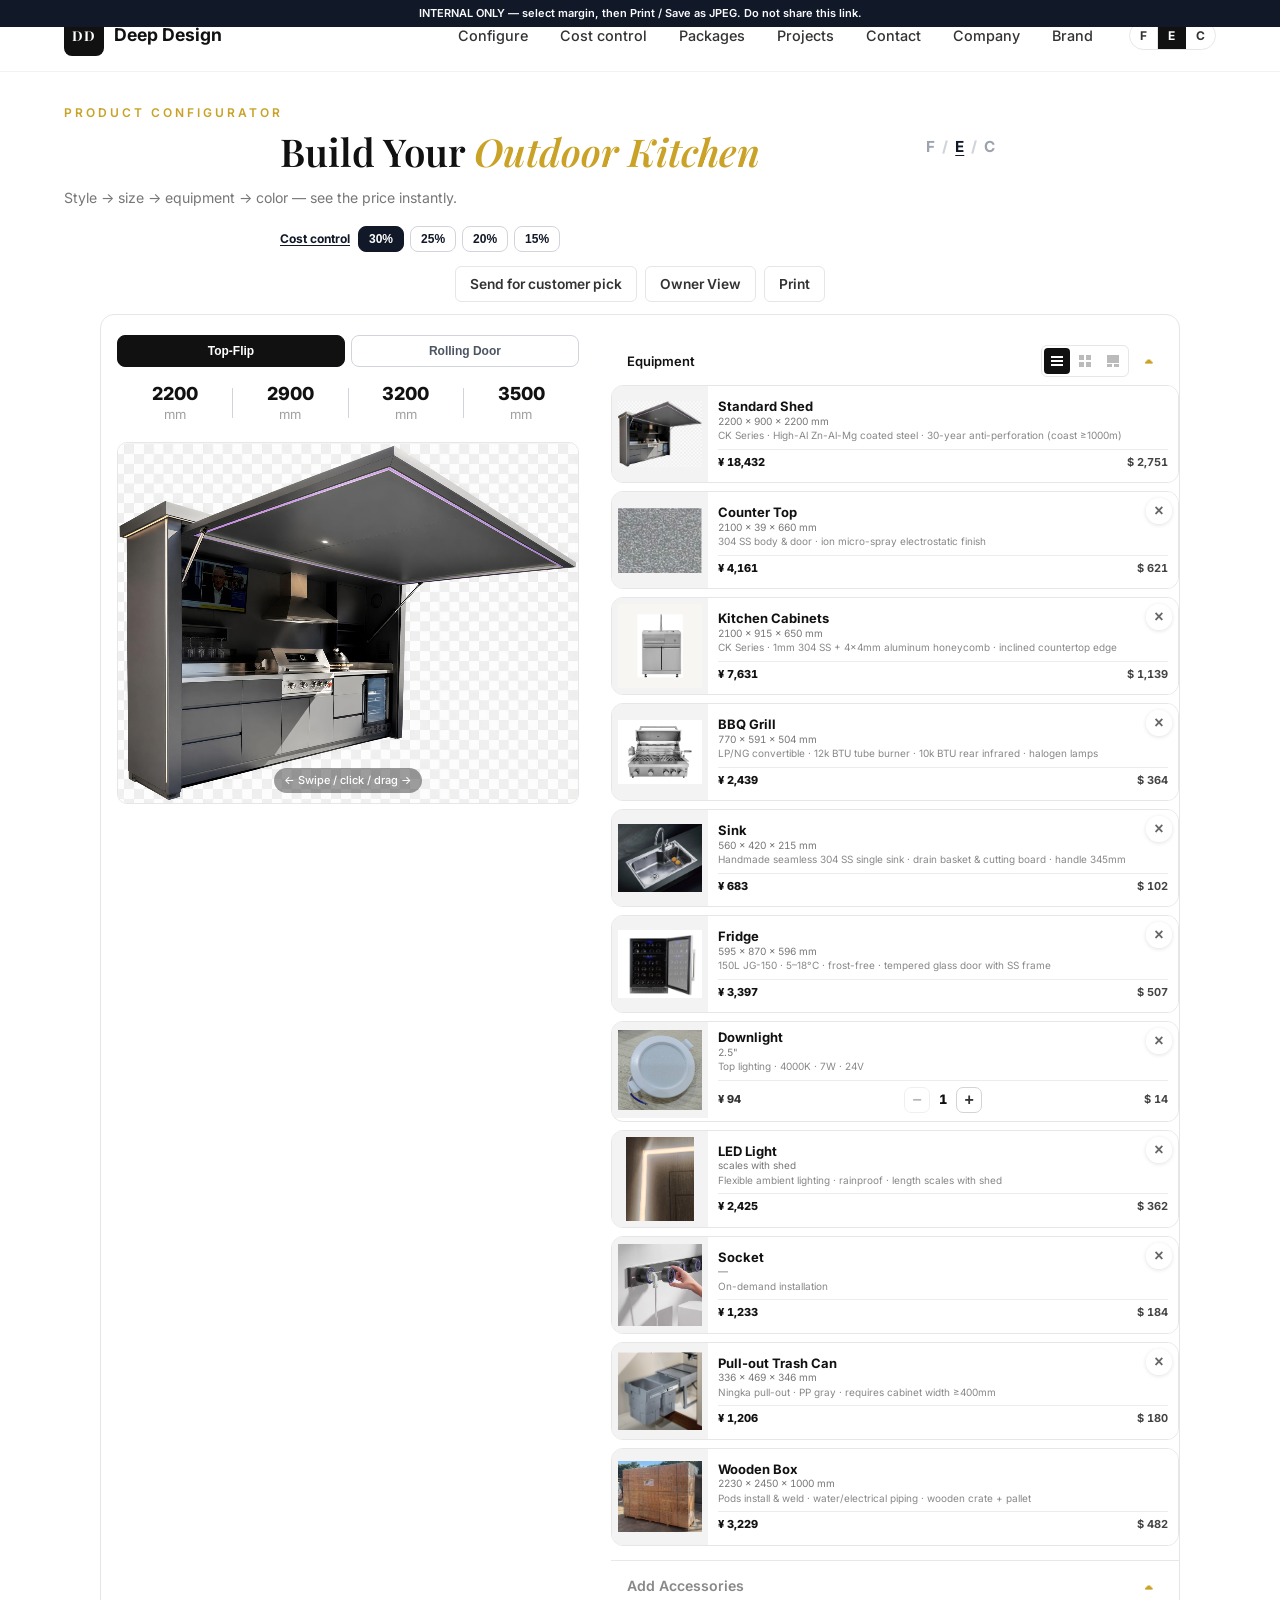
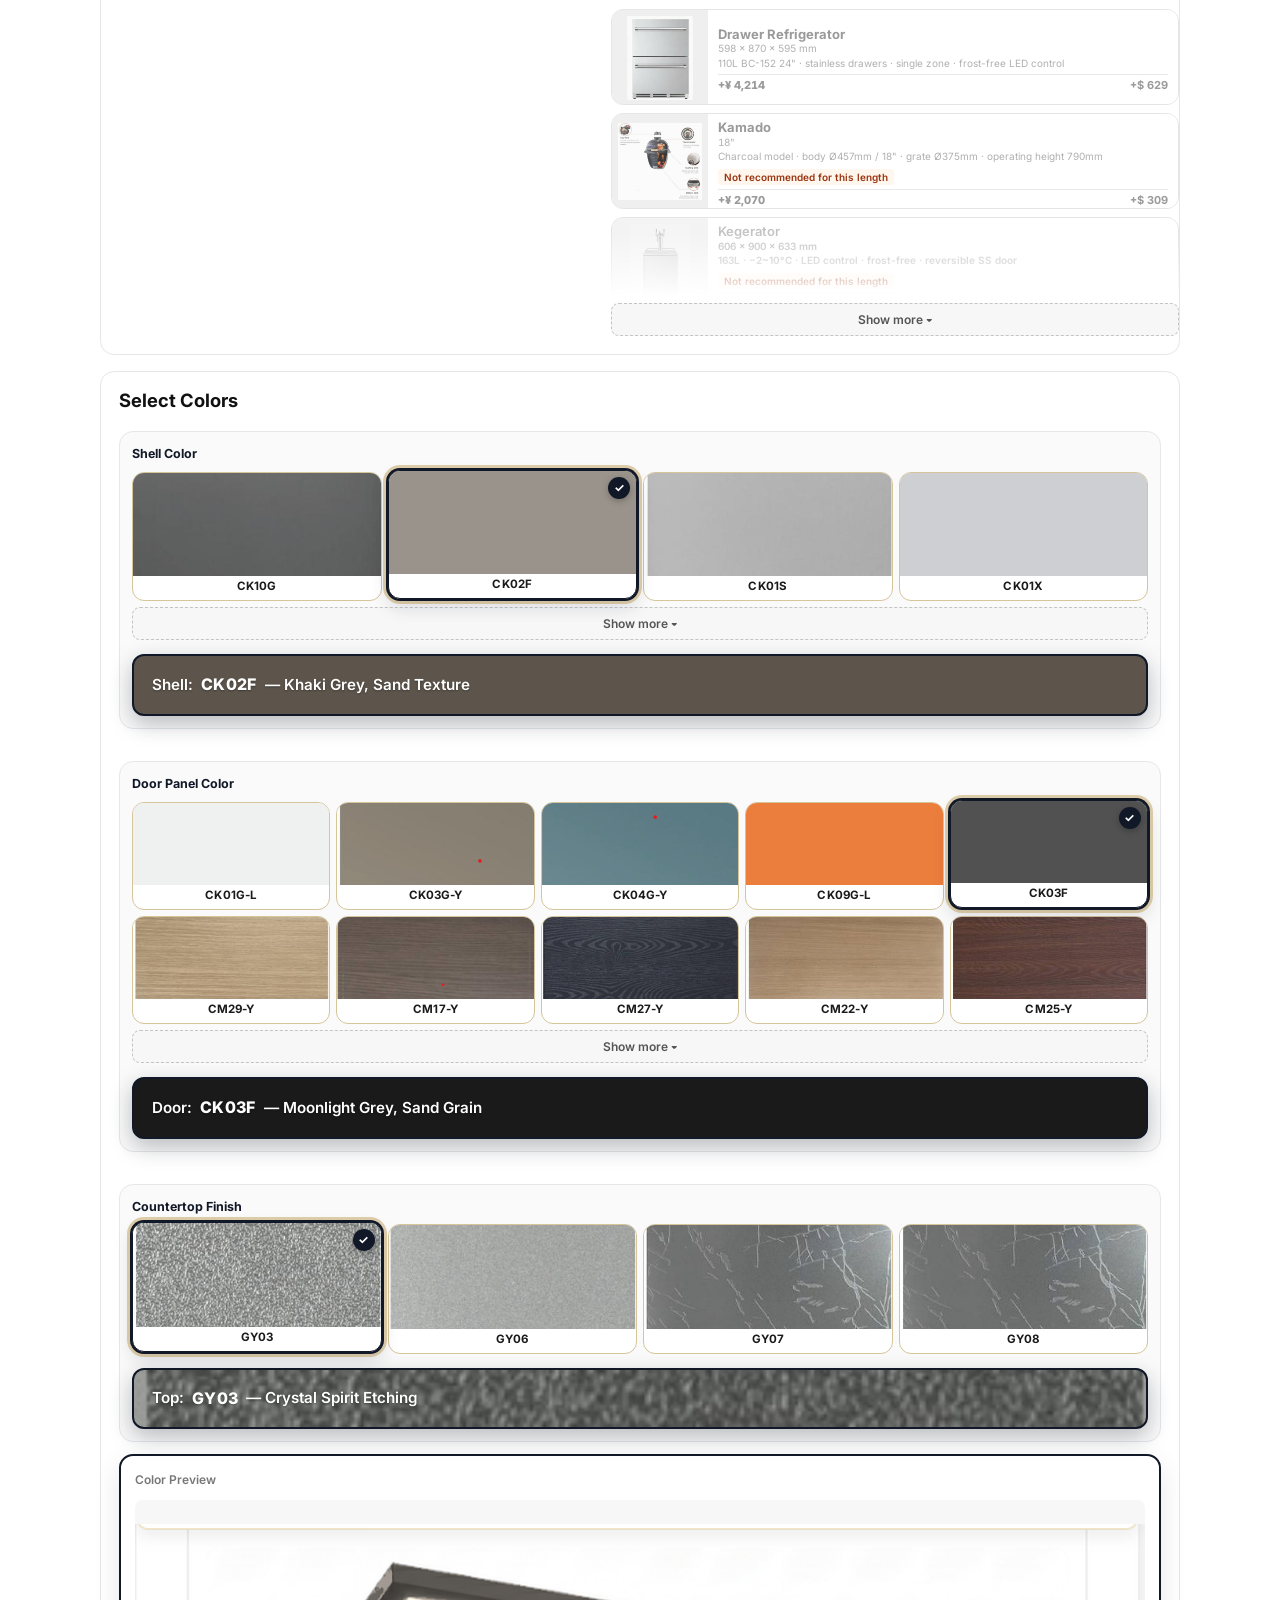
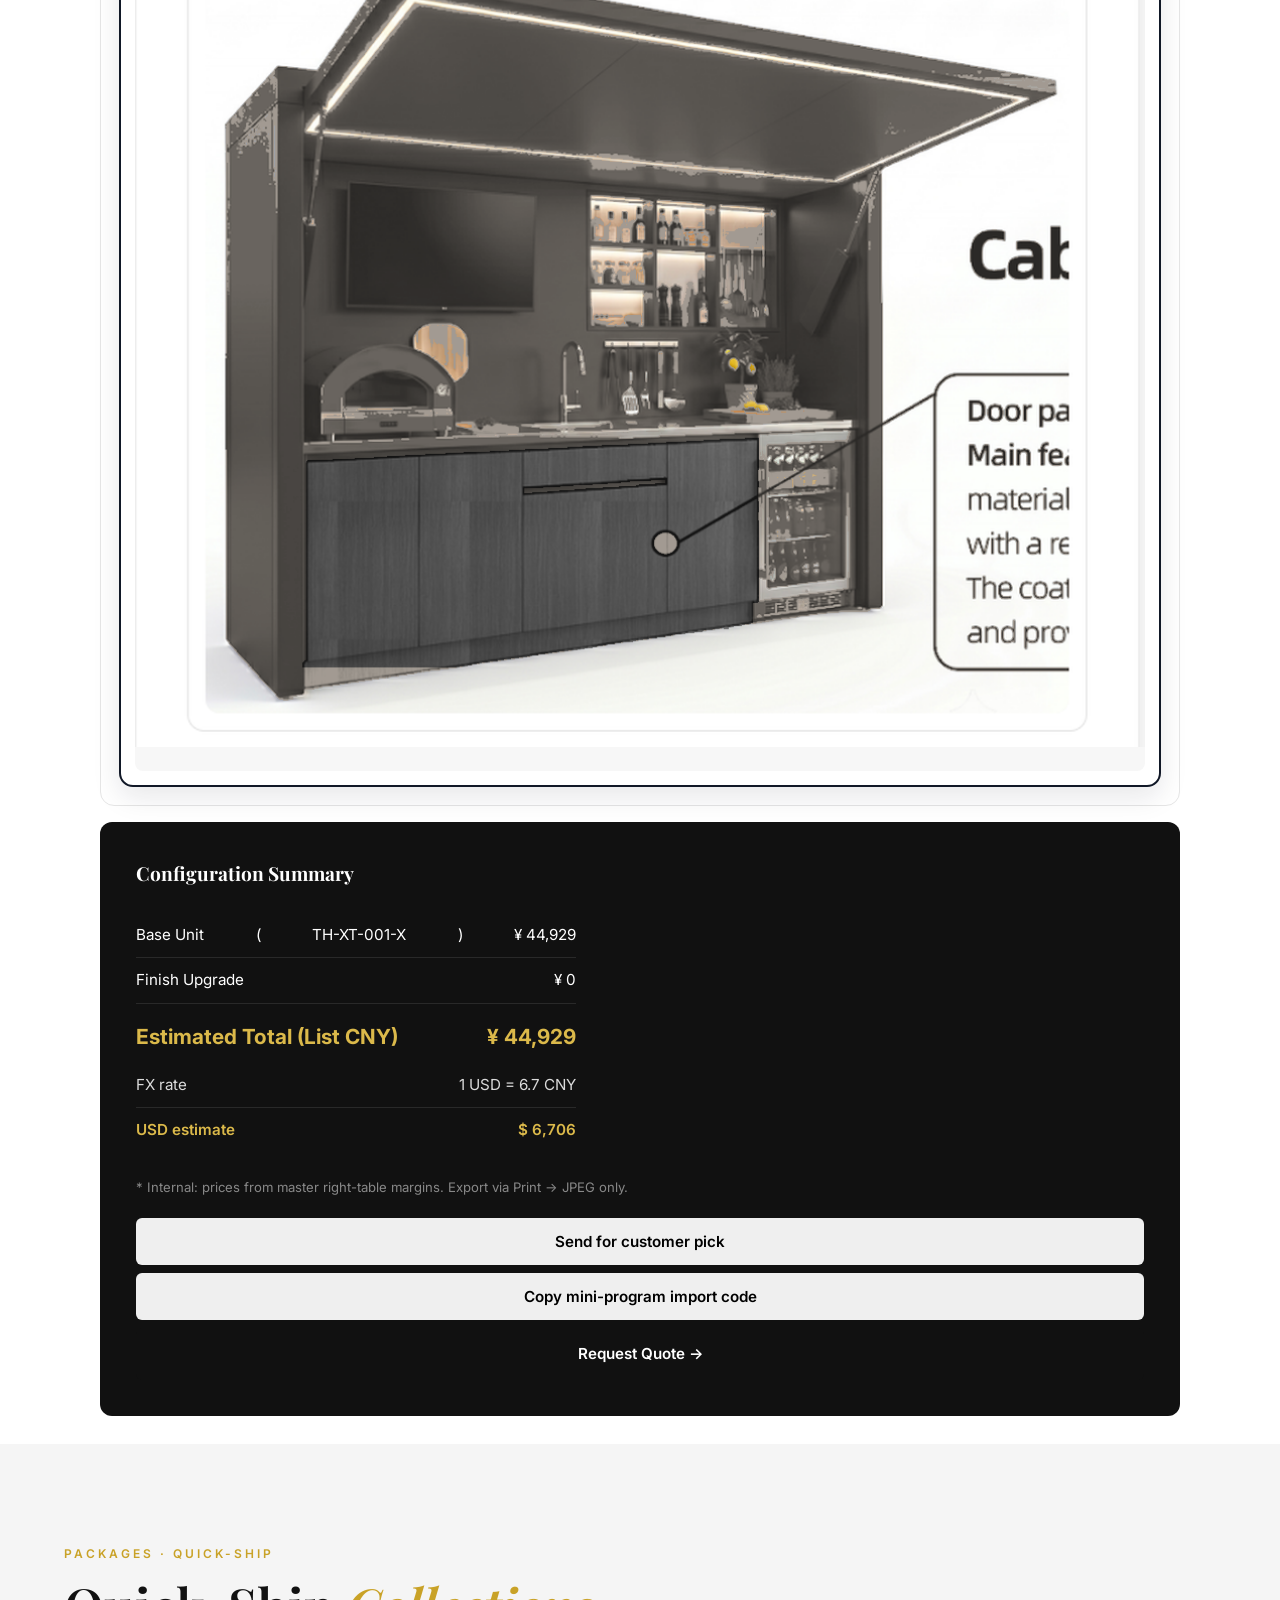
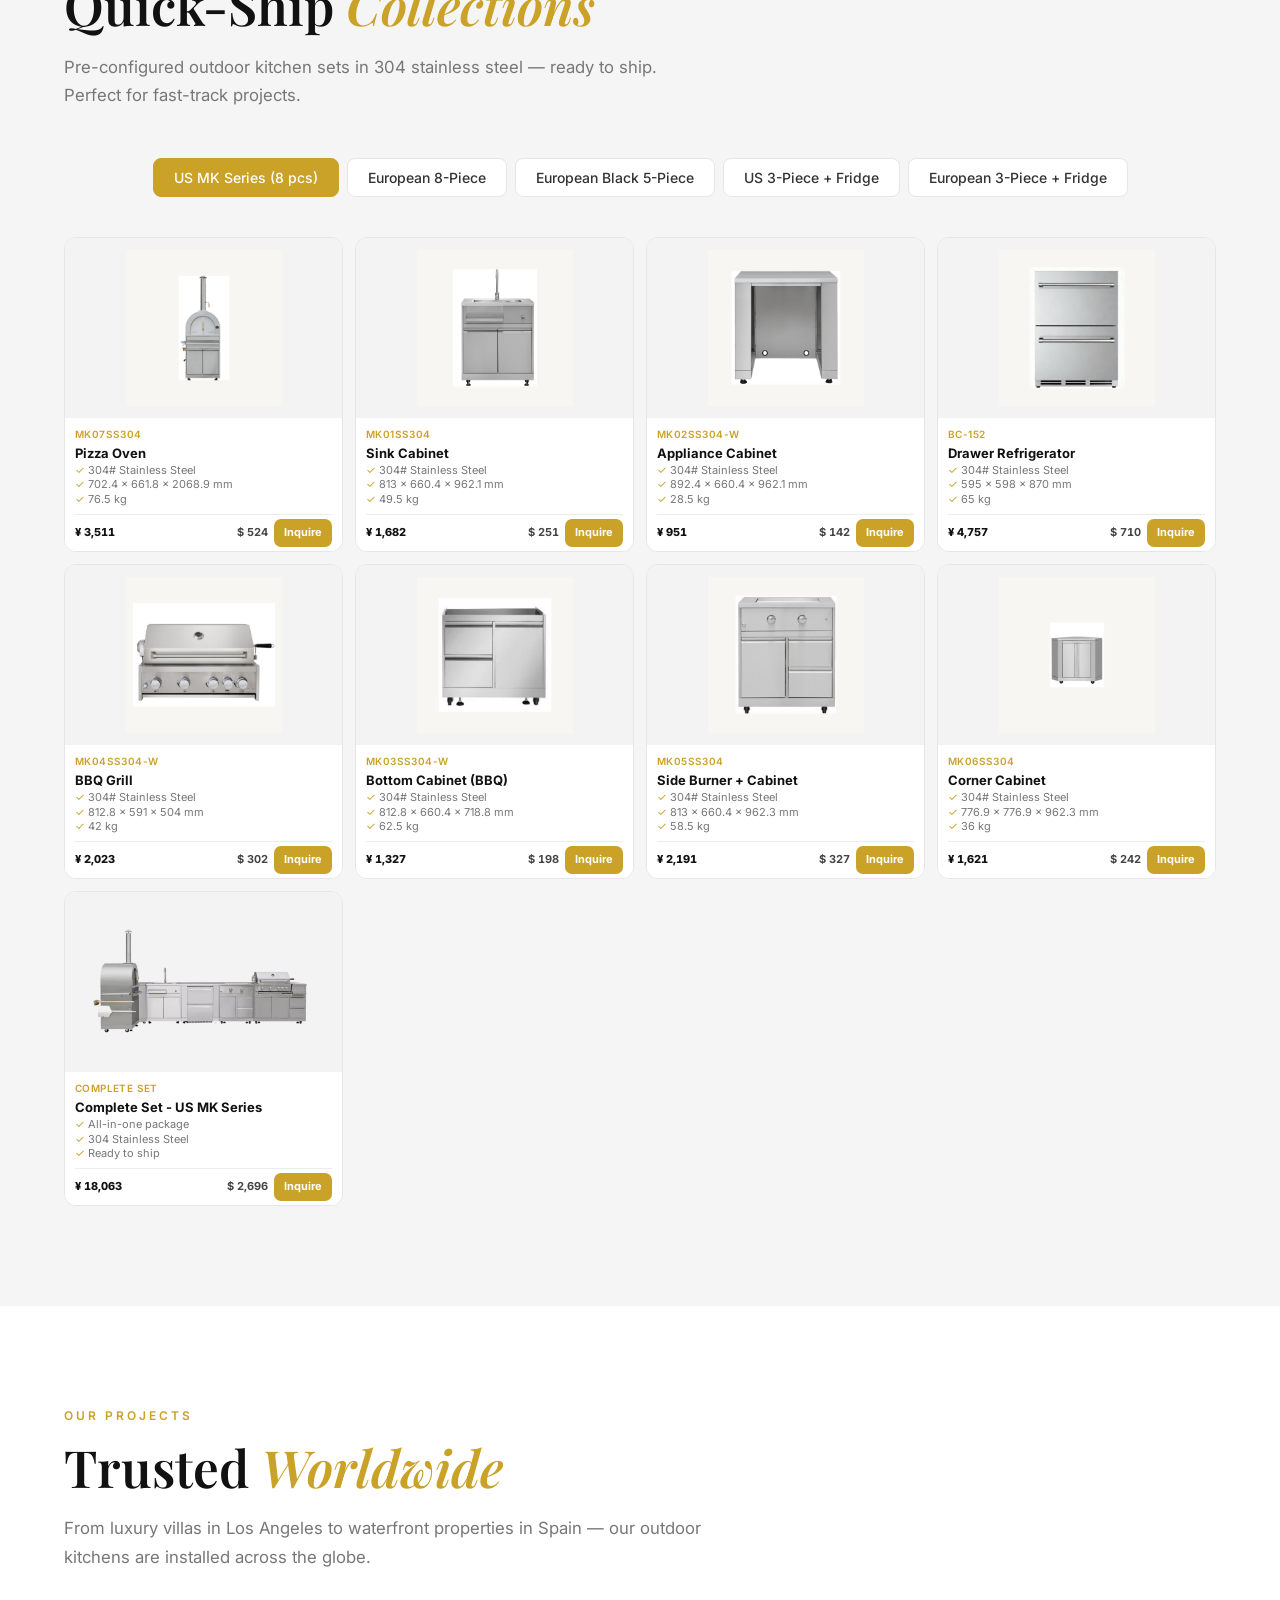
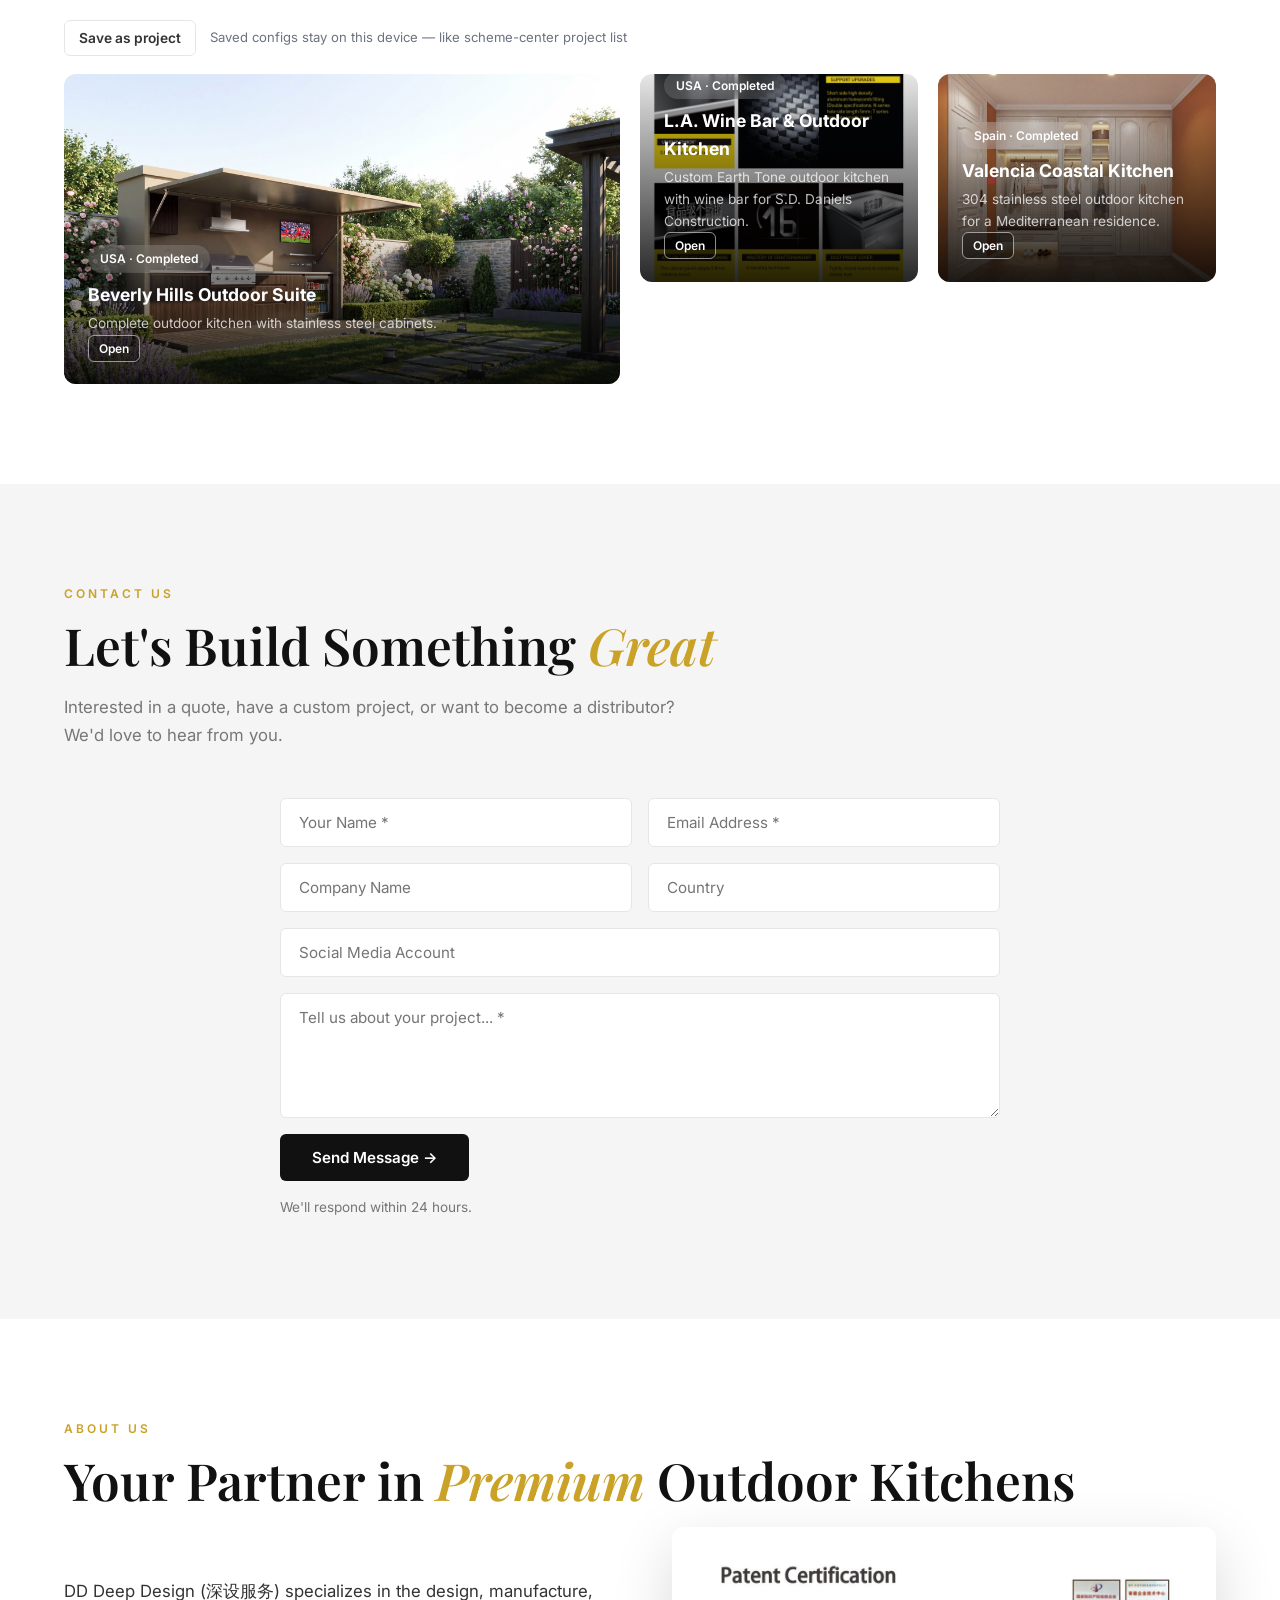
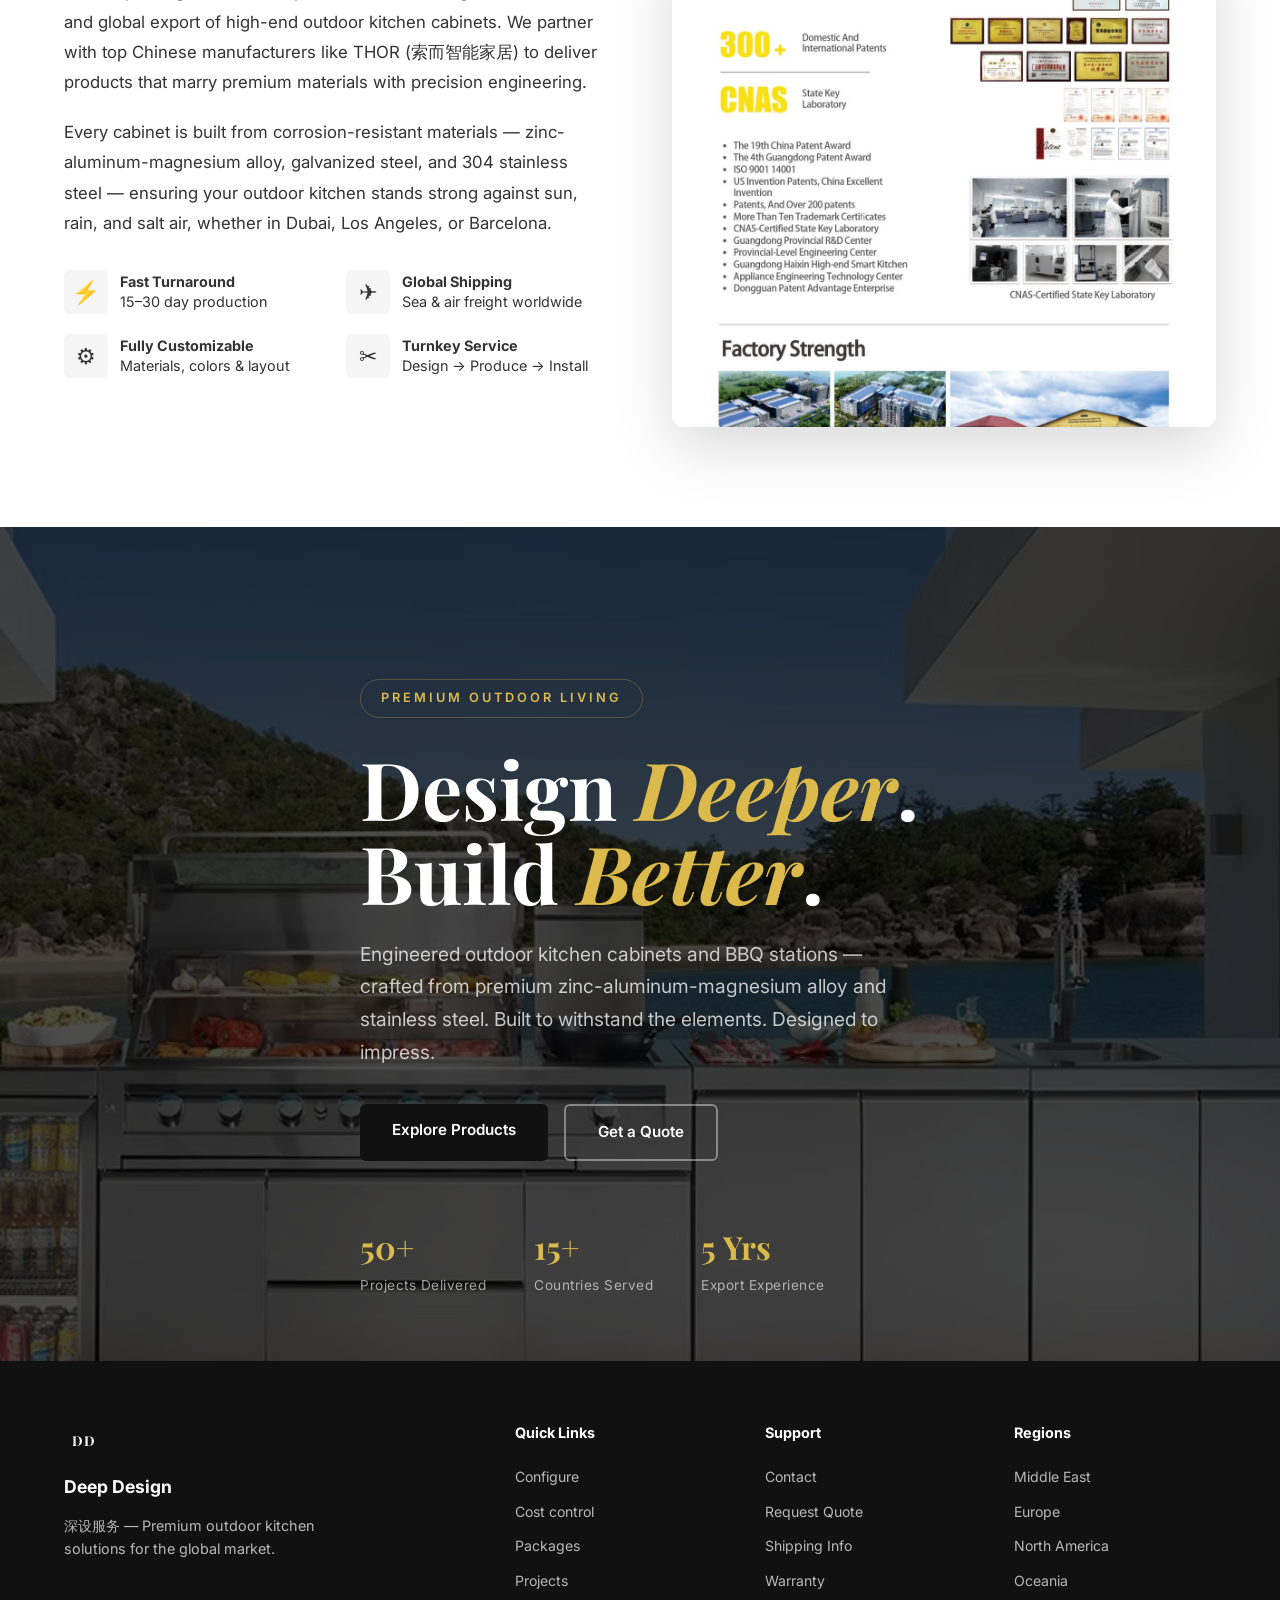
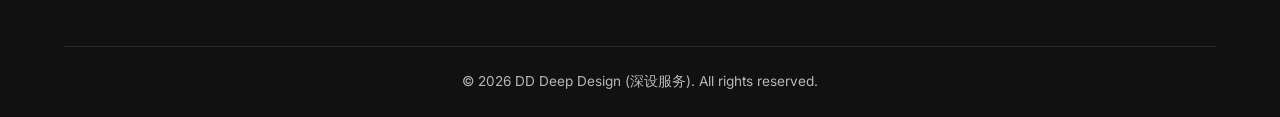
==== commit c257ba77: "feat: packages tab, owner A4 share/save, sticky margin label Add Packages bottom tab for quick-ship " ====
--- a/classic.html
+++ b/classic.html
@@ -10,7 +10,7 @@
     <link rel="preconnect" href="https://fonts.googleapis.com">
     <link rel="preconnect" href="https://fonts.gstatic.com" crossorigin>
     <link href="https://fonts.googleapis.com/css2?family=Inter:wght@300;400;500;600;700;800&family=Playfair+Display:wght@500;600;700&display=swap" rel="stylesheet">
-    <link rel="stylesheet" href="assets/css/style.css?t=20260728ownerSticky">
+    <link rel="stylesheet" href="assets/css/style.css?t=20260728profitFee">
     <link rel="stylesheet" href="assets/css/quote-channels.css?t=20260728cclink">
     <script>window.DD_QUOTE_CHANNEL = 'internal';</script>
 </head>
@@ -29,7 +29,7 @@
             <ul class="nav-links" id="navLinks">
                 <li><a href="#products" class="nav-link" data-i18n="nav.configure">Configure</a></li>
                 <li><a href="margin-console.html#costControl" class="nav-link" data-i18n="config.costControl">Cost control</a></li>
-                <li><a href="#hot-products" class="nav-link" data-i18n="nav.hot">Hot Sellers</a></li>
+                <li><a href="#packages" class="nav-link" data-i18n="nav.hot">套餐</a></li>
                 <li><a href="#projects" class="nav-link" data-i18n="nav.projects">Projects</a></li>
                 <li><a href="#contact" class="nav-link" data-i18n="nav.contact">Contact</a></li>
                 <li><a href="#company" class="nav-link" data-i18n="nav.company">公司介绍</a></li>
@@ -80,6 +80,10 @@
                     <div class="quote-sticky-inner">
                         <div class="quote-sticky-row quote-sticky-row-tier">
                             <strong class="quote-sticky-exw" data-i18n="config.exw">内部报价</strong>
+                            <span class="quote-sticky-margin internal-only" id="stickyMargin" title="利润取费">
+                                <span class="quote-sticky-margin-label" data-i18n="config.profitFee">利润取费</span>
+                                <strong class="quote-sticky-margin-pct" id="stickyMarginPct">30%</strong>
+                            </span>
                             <button type="button" class="quote-sticky-owner" id="btnOwnerShowSticky" data-i18n="config.openOwnerShow">Owner View</button>
                         </div>
                         <a href="#configTotal" class="quote-sticky-body" title="Details">
@@ -286,10 +290,10 @@
         </div>
     </section>
 
-    <!-- Hot-Selling Products -->
-    <section class="section hot-products" id="hot-products">
+    <!-- Packages / Quick-Ship Collections -->
+    <section class="section hot-products" id="packages">
         <div class="container">
-            <div class="section-label" data-i18n="hot.label">Hot Sellers</div>
+            <div class="section-label" data-i18n="hot.label">套餐 · 现货速发</div>
             <h2 class="section-title" data-i18n="hot.title">Quick-Ship <em>Collections</em></h2>
             <p class="section-desc" data-i18n="hot.desc">Pre-configured outdoor kitchen sets in 304 stainless steel — ready to ship. Perfect for fast-track projects.</p>
 
@@ -958,6 +962,7 @@
                     <ul>
                         <li><a href="#products" data-i18n="nav.configure">Configure</a></li>
                         <li><a href="margin-console.html#costControl" data-i18n="config.costControl">Cost control</a></li>
+                        <li><a href="#packages" data-i18n="nav.hot">套餐</a></li>
                         <li><a href="#projects" data-i18n="nav.projects">Projects</a></li>
                     </ul>
                 </div>
@@ -1004,6 +1009,10 @@
         <a href="#products" class="h5-tab is-active" data-tab-target="products">
             <span class="h5-tab-icon" aria-hidden="true">▣</span>
             <span class="h5-tab-label" data-i18n="tab.pick">选品</span>
+        </a>
+        <a href="#packages" class="h5-tab" data-tab-target="packages">
+            <span class="h5-tab-icon" aria-hidden="true">▦</span>
+            <span class="h5-tab-label" data-i18n="tab.packages">套餐</span>
         </a>
         <a href="#projects" class="h5-tab" data-tab-target="projects">
             <span class="h5-tab-icon" aria-hidden="true">⌂</span>
@@ -1021,7 +1030,7 @@
     <script src="assets/js/customer-pick.js?t=20260728mat"></script>
     <script src="assets/js/projects-data.js?t=20260728proj"></script>
     <script src="assets/js/dd-projects.js?t=20260728proj"></script>
-    <script src="assets/js/main.js?t=20260728ownerSticky"></script>
+    <script src="assets/js/main.js?t=20260728profitFee"></script>
 </body>
 </html>
 
--- a/assets/css/style.css
+++ b/assets/css/style.css
@@ -4397,7 +4397,7 @@
 }
 
 .quote-sticky-row-tier {
-    grid-template-columns: 1fr auto;
+    grid-template-columns: auto 1fr auto;
     align-items: center;
     gap: 8px;
 }
@@ -4407,6 +4407,31 @@
     font-weight: 800;
     color: var(--clr-dark);
     letter-spacing: 0.02em;
+    white-space: nowrap;
+}
+
+.quote-sticky-margin {
+    display: inline-flex;
+    align-items: baseline;
+    justify-content: center;
+    gap: 4px;
+    min-width: 0;
+    justify-self: center;
+    text-align: center;
+}
+
+.quote-sticky-margin-label {
+    font-size: 11px;
+    font-weight: 600;
+    color: #b91c1c;
+    white-space: nowrap;
+}
+
+.quote-sticky-margin-pct {
+    font-size: 14px;
+    font-weight: 800;
+    color: #b91c1c;
+    letter-spacing: 0.01em;
     white-space: nowrap;
 }
 
@@ -4606,7 +4631,9 @@
 
 @media (max-width: 480px) {
     .quote-sticky-inner { padding: 7px 10px; gap: 4px; }
-    .quote-sticky-row-tier { grid-template-columns: 1fr auto; gap: 6px; }
+    .quote-sticky-row-tier { grid-template-columns: auto minmax(0, 1fr) auto; gap: 6px; }
+    .quote-sticky-margin-label { font-size: 10px; }
+    .quote-sticky-margin-pct { font-size: 13px; }
     .quote-sticky-owner { font-size: 10px; padding: 4px 8px; }
     .quote-qty-tiers { justify-content: flex-start; }
     .quote-sticky-row-meta { font-size: 11px; gap: 6px; }
@@ -5157,7 +5184,7 @@
 @media (max-width: 768px) {
     .h5-tabbar {
         display: grid;
-        grid-template-columns: repeat(3, 1fr);
+        grid-template-columns: repeat(4, 1fr);
         position: fixed;
         left: 0;
         right: 0;
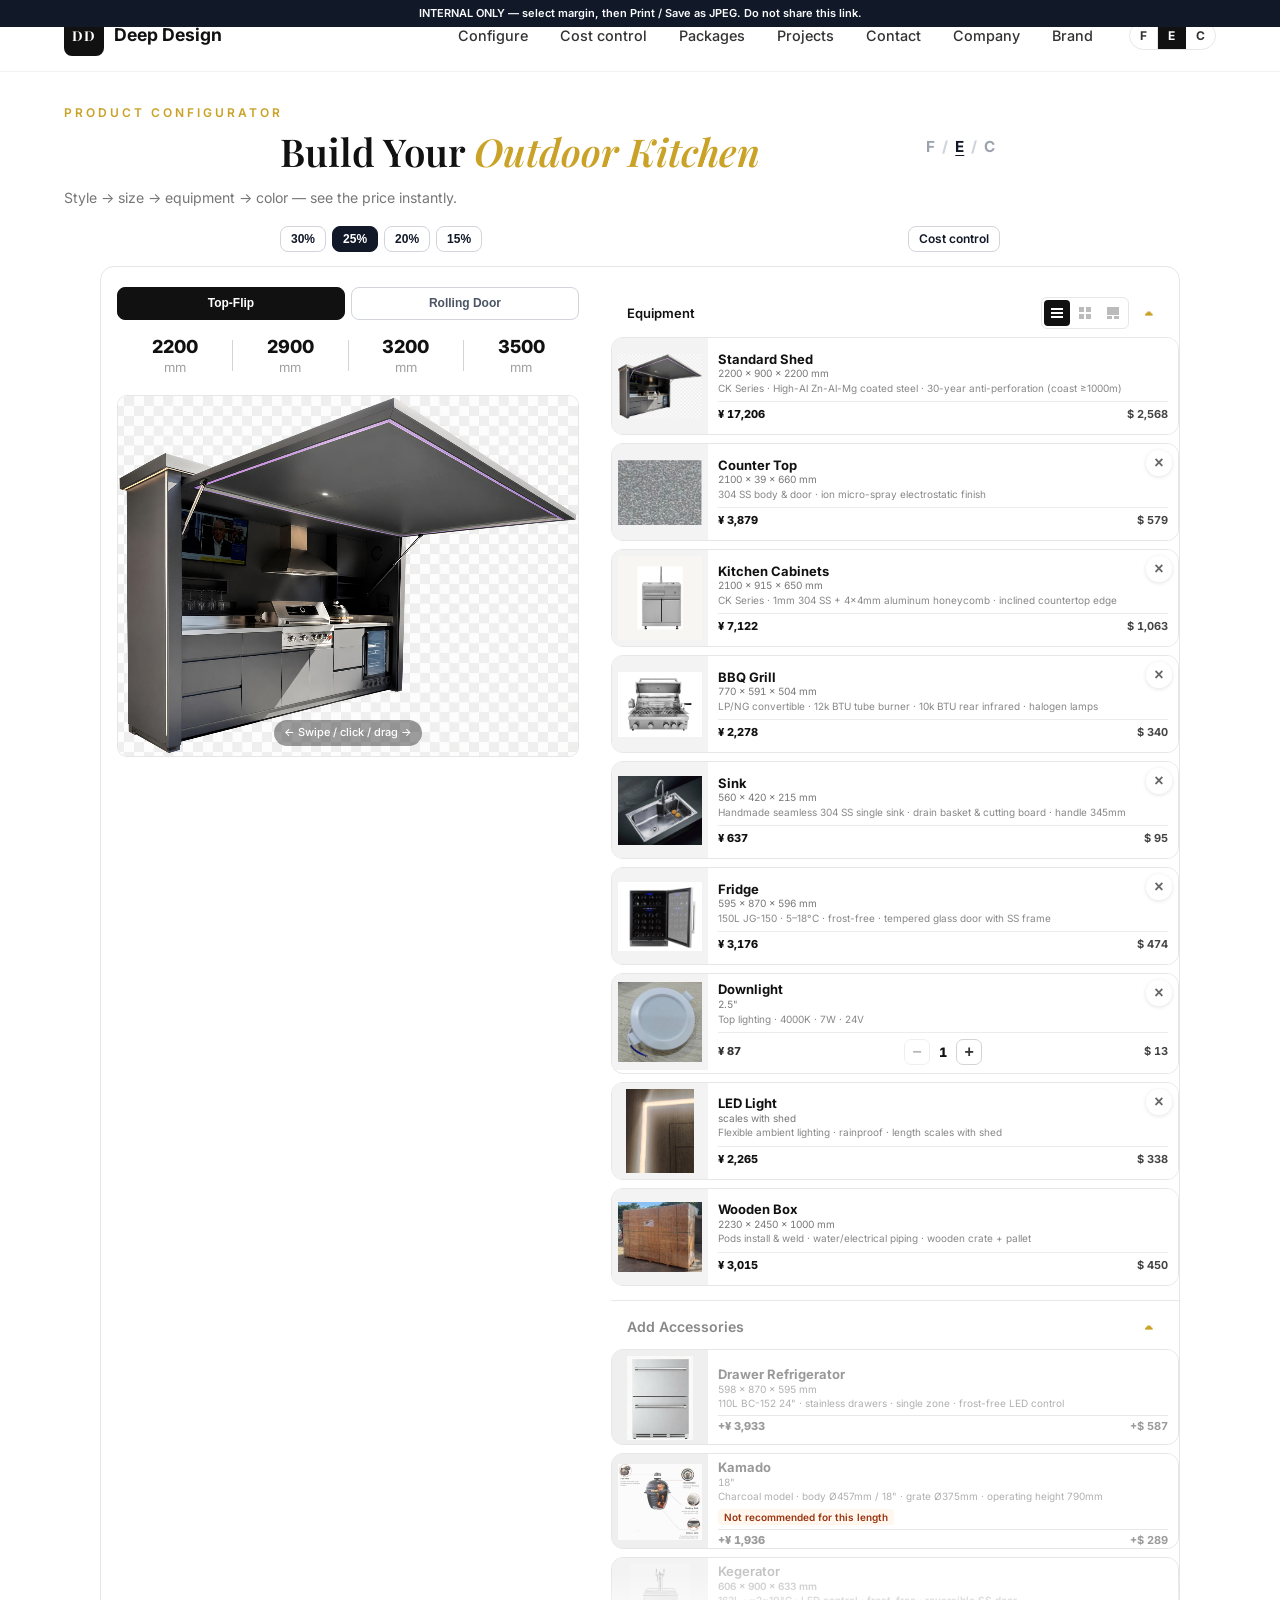
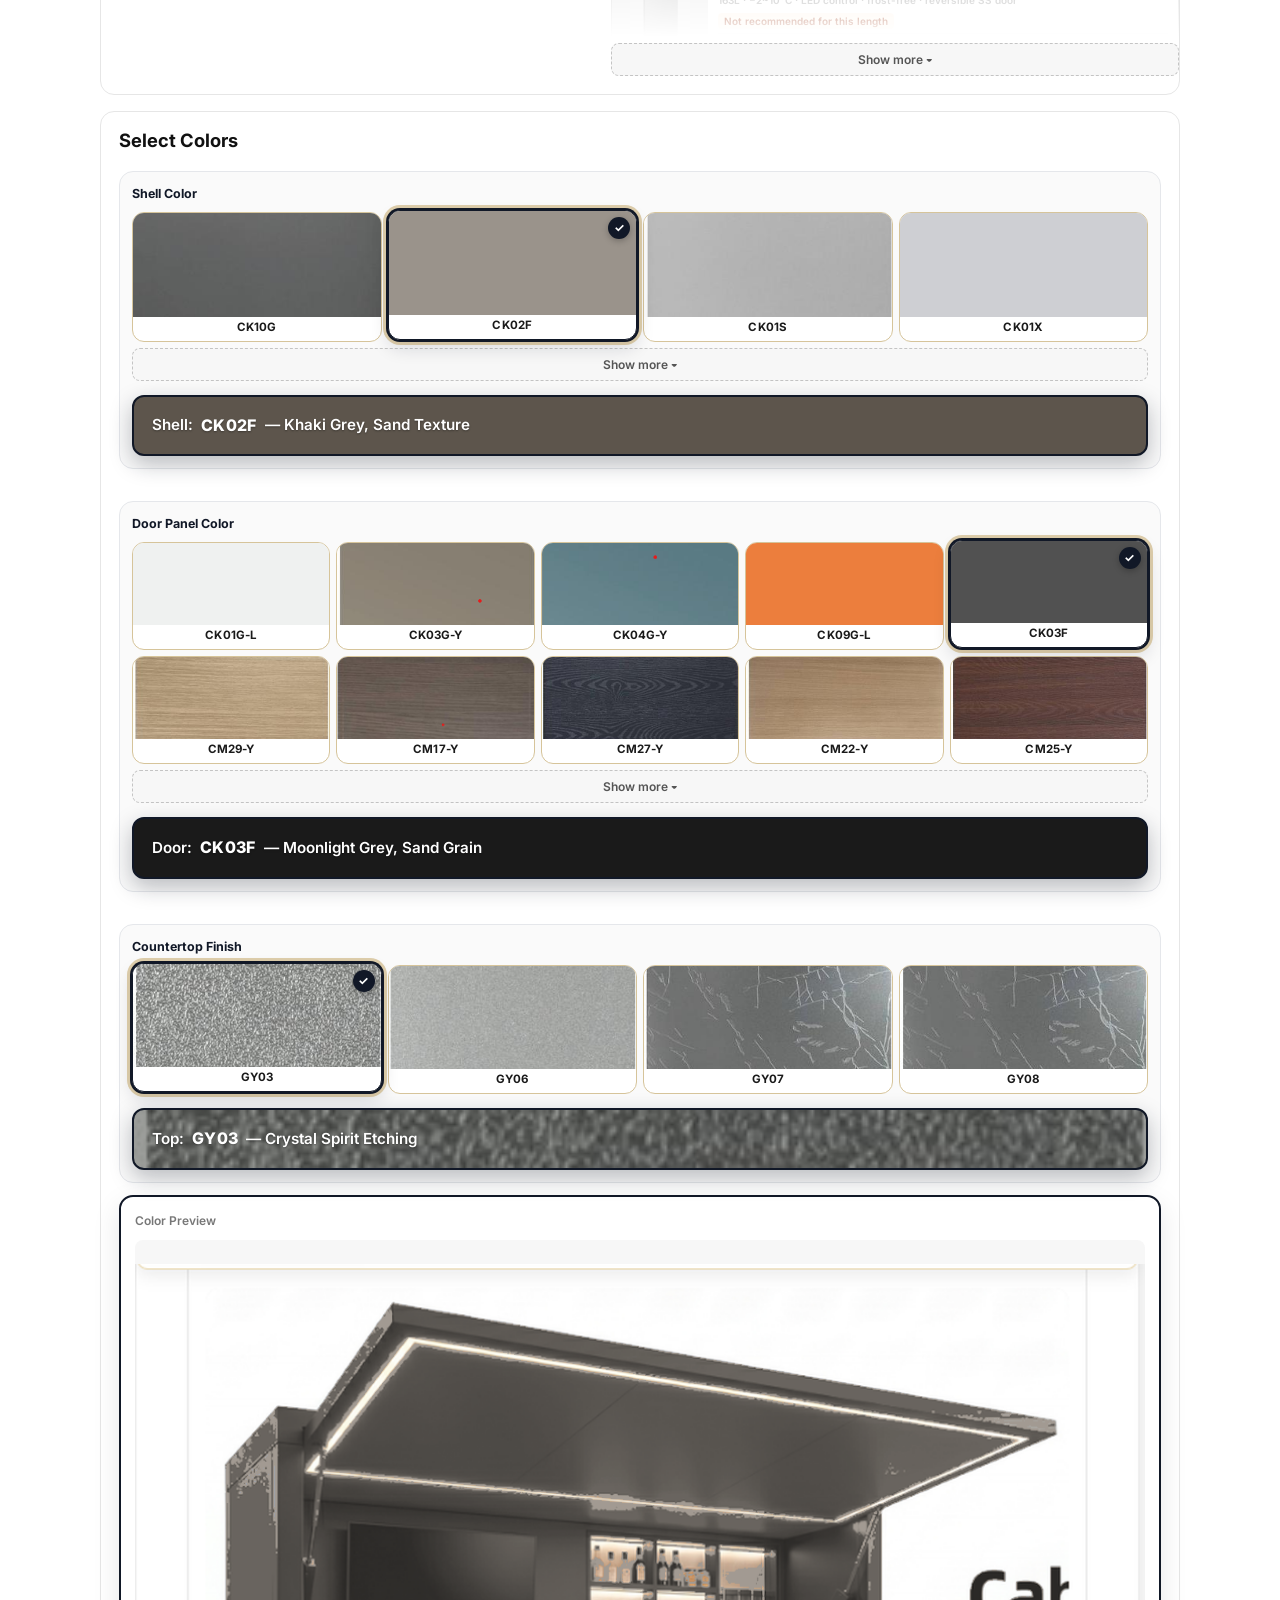
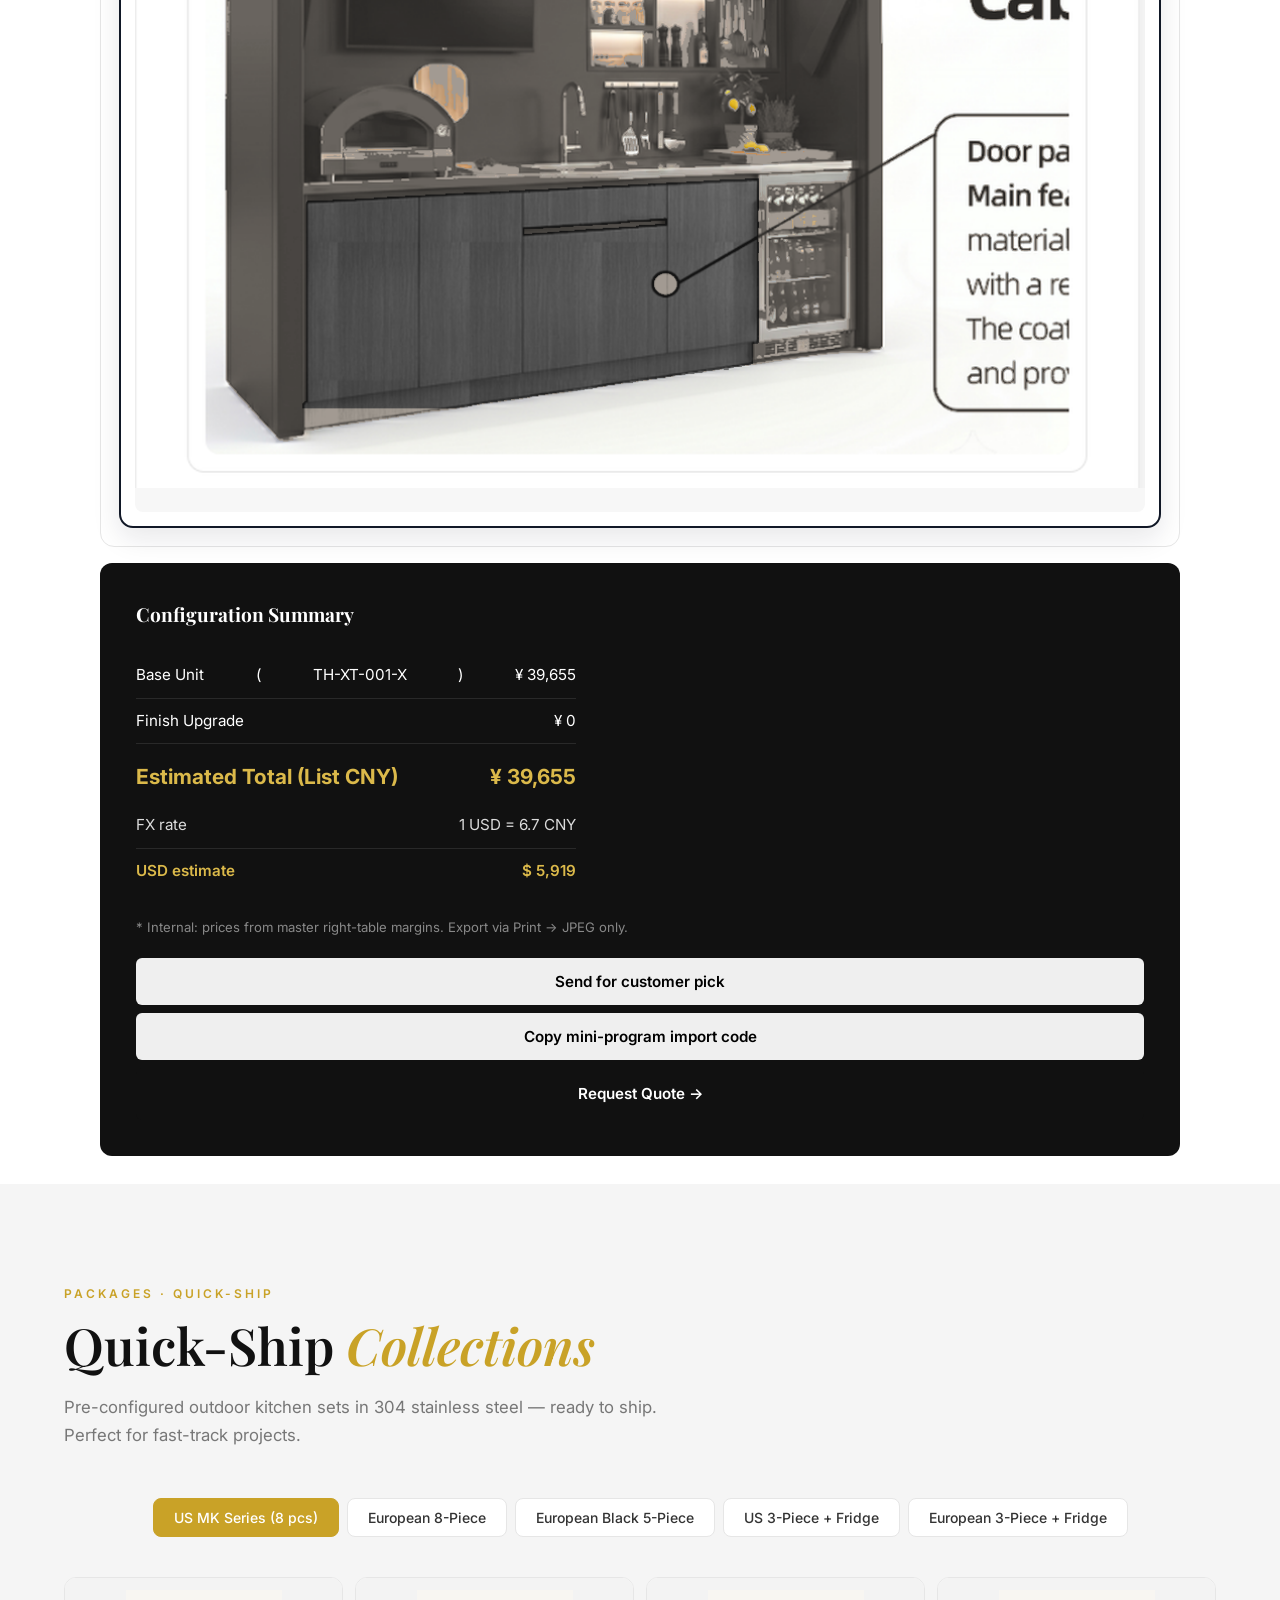
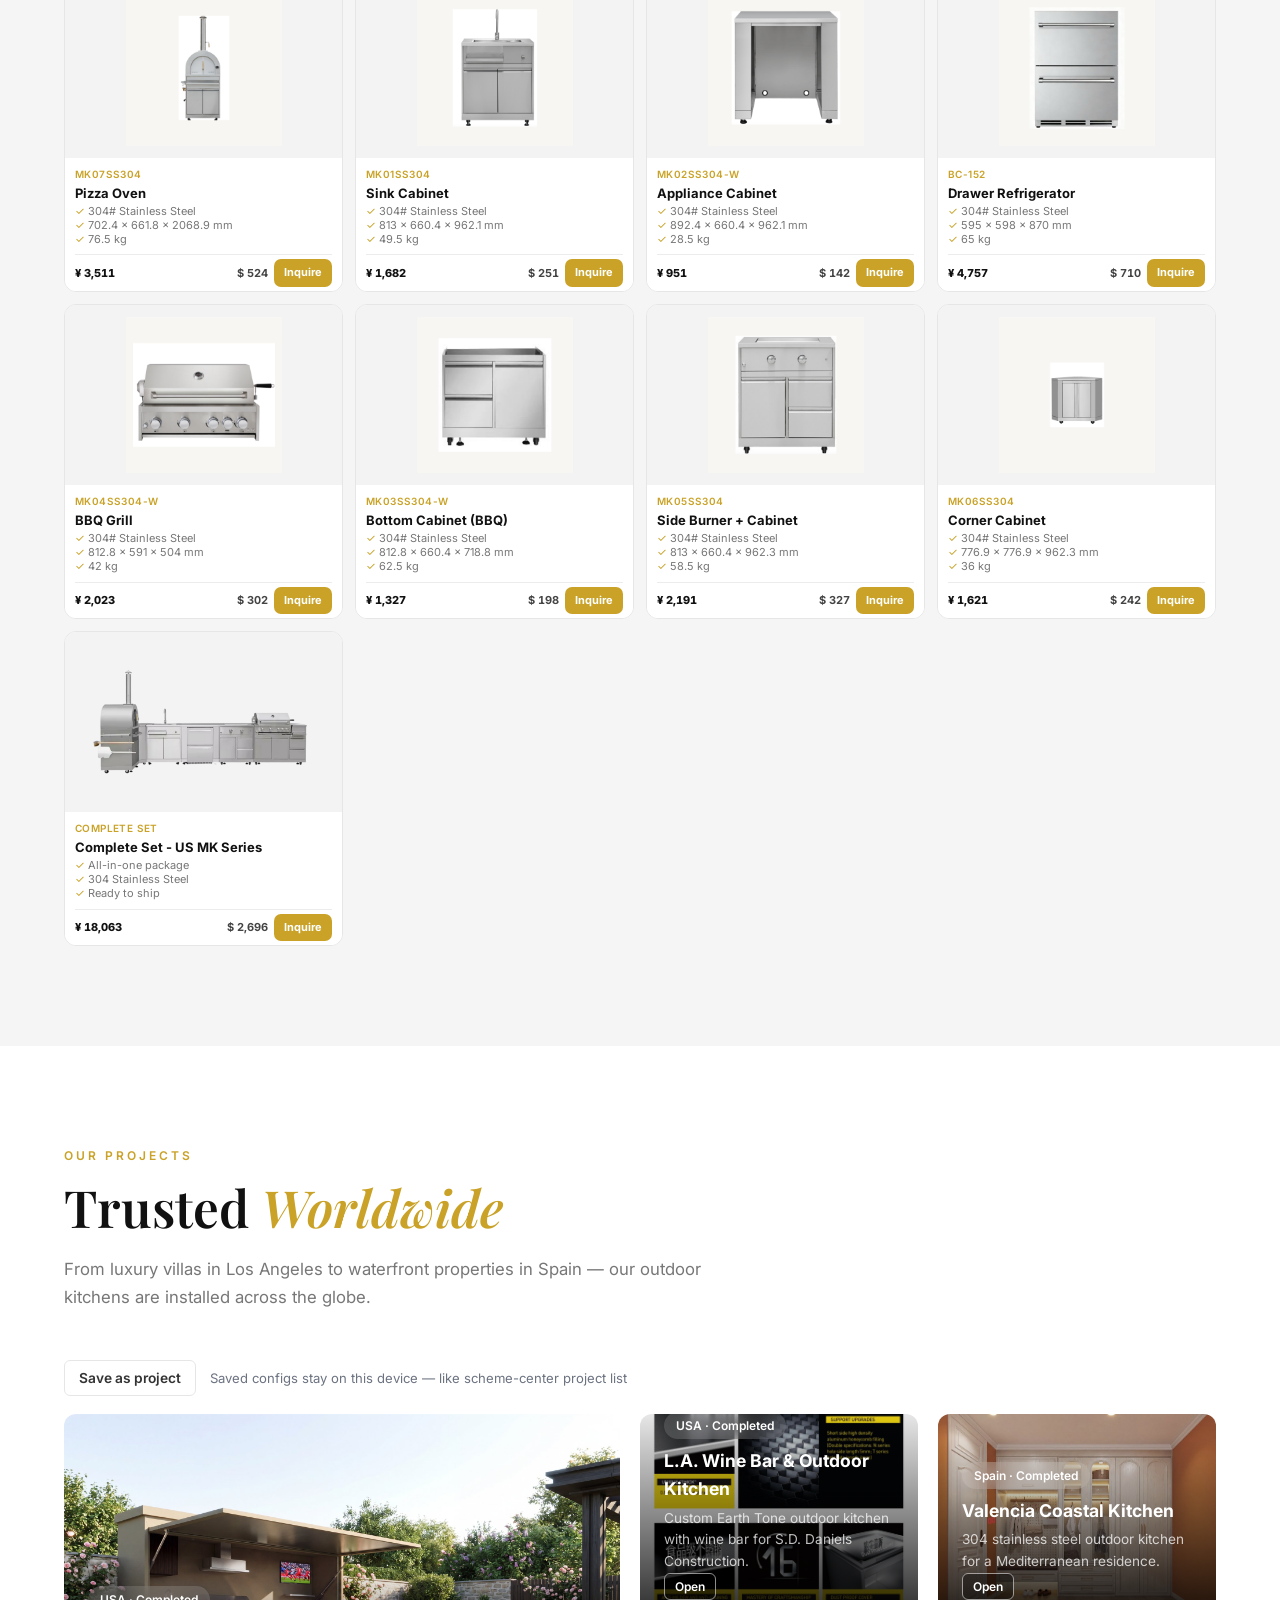
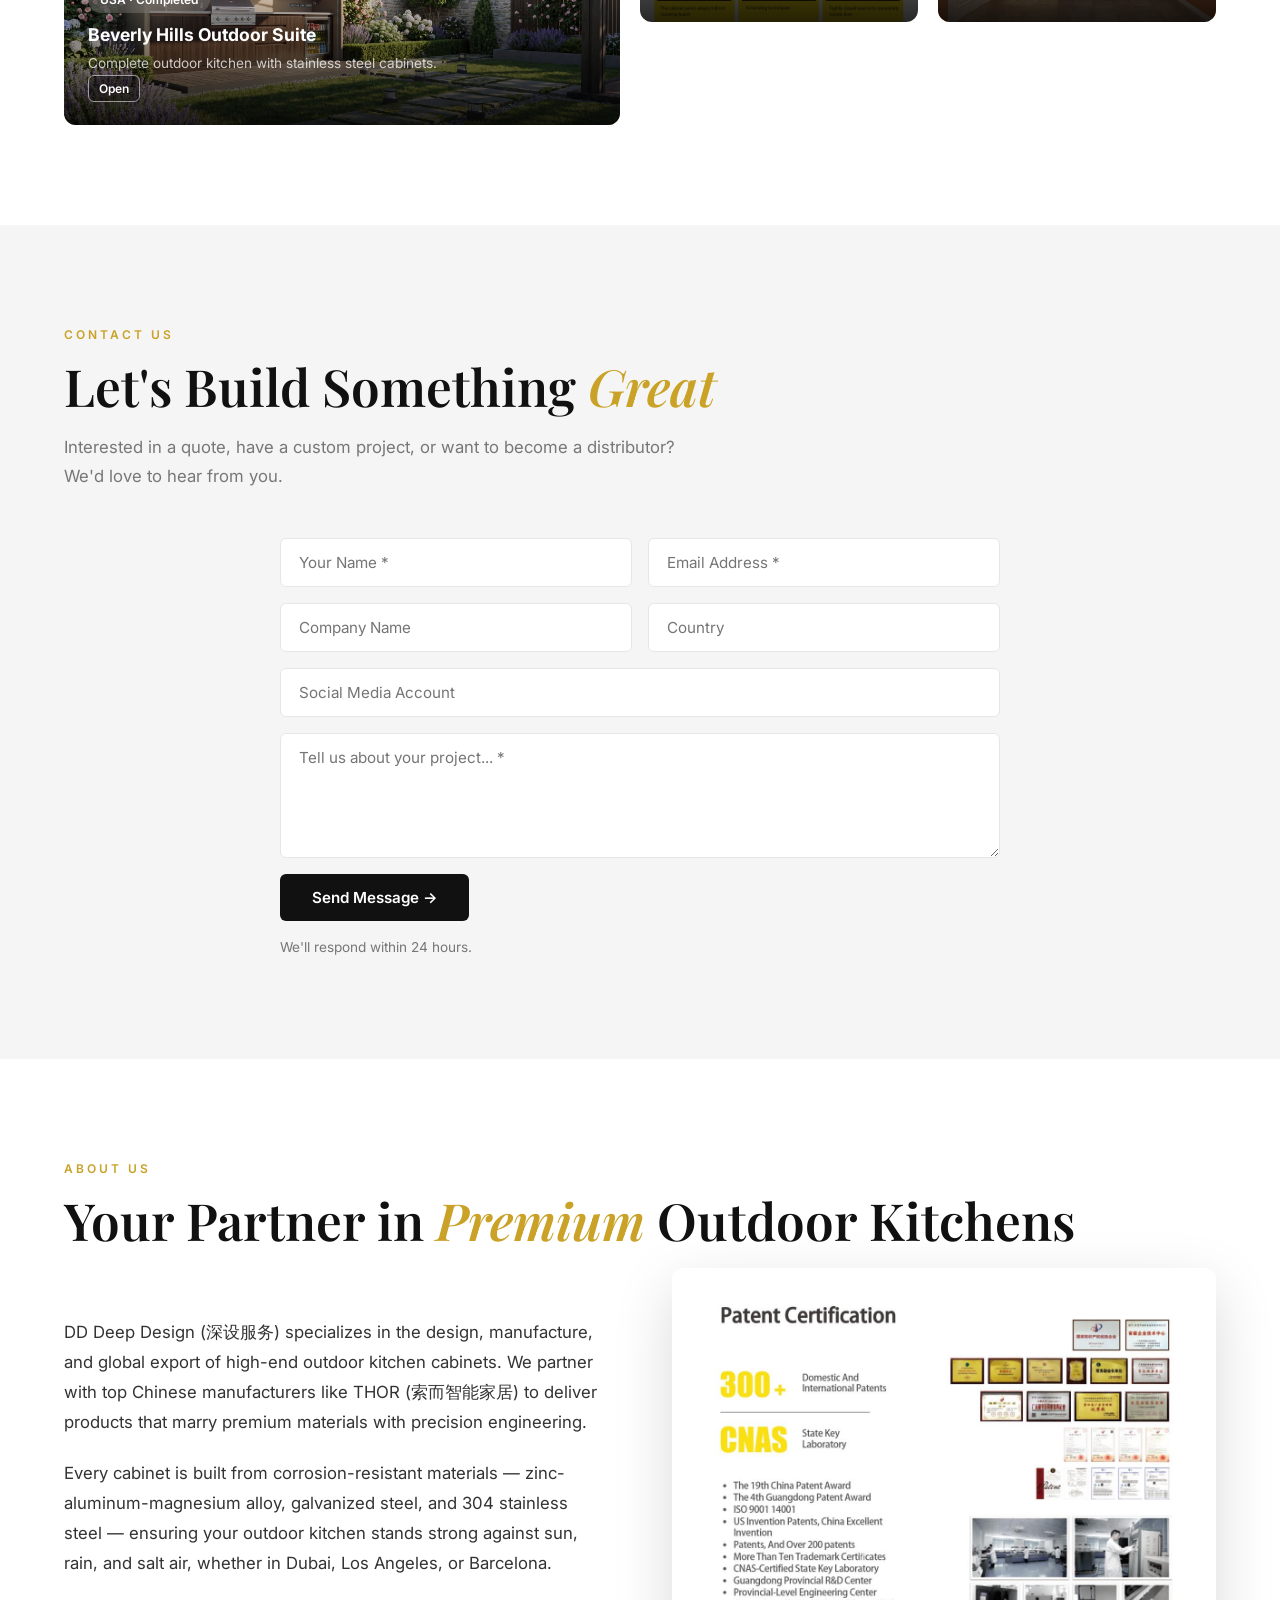
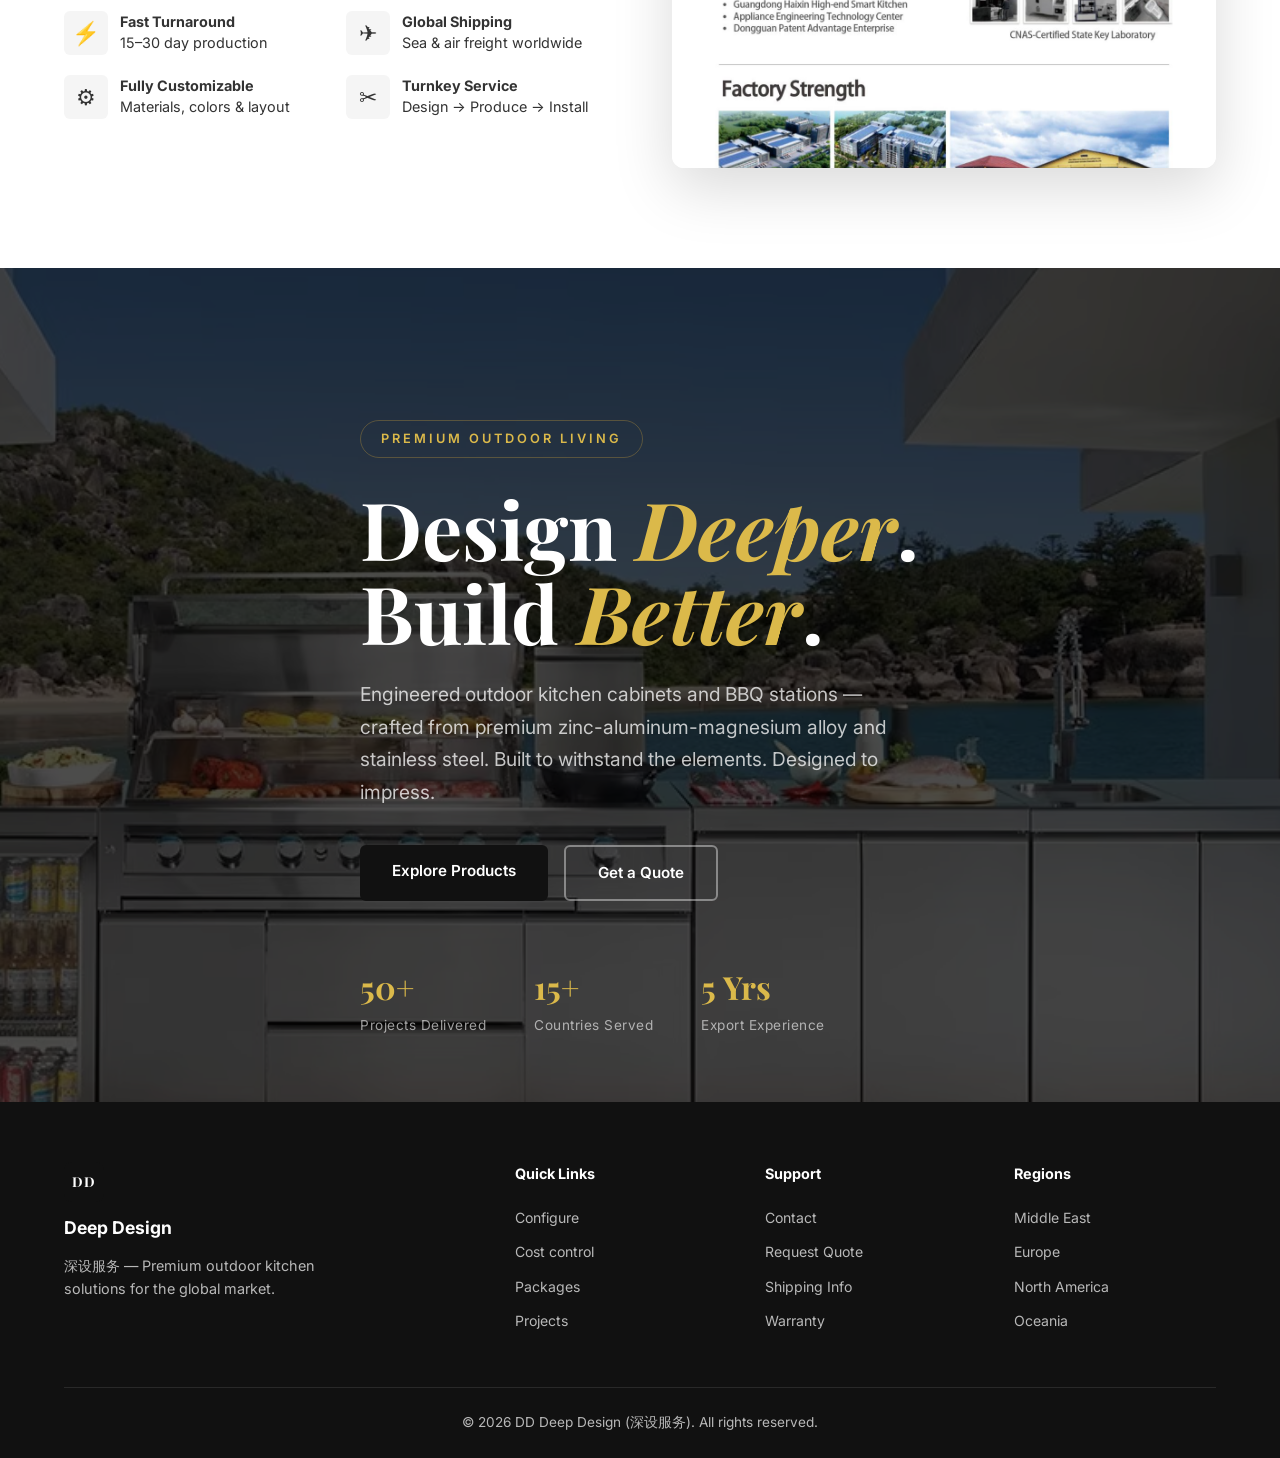
==== commit d6d830b0: "ui: simplify cost bar and tighten default package options Remove unused quick actions; Cost control " ====
--- a/classic.html
+++ b/classic.html
@@ -60,17 +60,11 @@
             <p class="section-desc" data-i18n="config.desc">Style → size → equipment → color — see the price instantly.</p>
 
             <div class="margin-tier-bar internal-only" id="marginTierBar" role="group" aria-label="Cost control">
-                <a class="margin-tier-label margin-tier-link" href="margin-console.html#costControl" data-i18n="config.costControl">Cost control</a>
-                <button type="button" class="margin-tier-btn is-active" data-margin="30%">30%</button>
-                <button type="button" class="margin-tier-btn" data-margin="25%">25%</button>
+                <button type="button" class="margin-tier-btn" data-margin="30%">30%</button>
+                <button type="button" class="margin-tier-btn is-active" data-margin="25%">25%</button>
                 <button type="button" class="margin-tier-btn" data-margin="20%">20%</button>
                 <button type="button" class="margin-tier-btn" data-margin="15%">15%</button>
-            </div>
-
-            <div class="config-mode-tabs" id="configModeTabs" role="toolbar" aria-label="Quick actions">
-                <button type="button" class="config-mode-tab config-mode-link config-mode-primary" id="btnCustomerPickTop" data-i18n="config.customerPick">发给客户选配</button>
-                <button type="button" class="config-mode-tab config-mode-link" id="btnOwnerShow" data-i18n="config.openOwnerShow">业主展示</button>
-                <button type="button" class="config-mode-tab config-mode-link internal-only" id="btnPrintJpeg" data-i18n="config.print" onclick="window.print()">打印</button>
+                <a class="margin-tier-btn margin-tier-cost-btn" href="margin-console.html#costControl" data-i18n="config.costControl">Cost control</a>
             </div>
 
             <div class="configurator">
@@ -82,7 +76,7 @@
                             <strong class="quote-sticky-exw" data-i18n="config.exw">内部报价</strong>
                             <span class="quote-sticky-margin internal-only" id="stickyMargin" title="利润取费">
                                 <span class="quote-sticky-margin-label" data-i18n="config.profitFee">利润取费</span>
-                                <strong class="quote-sticky-margin-pct" id="stickyMarginPct">30%</strong>
+                                <strong class="quote-sticky-margin-pct" id="stickyMarginPct">25%</strong>
                             </span>
                             <button type="button" class="quote-sticky-owner" id="btnOwnerShowSticky" data-i18n="config.openOwnerShow">Owner View</button>
                         </div>
@@ -1024,13 +1018,13 @@
         </a>
     </nav>
 
-    <script src="assets/js/outdoor-quote-data.js?t=20260728ct2"></script>
+    <script src="assets/js/outdoor-quote-data.js?t=20260729ownerOpt"></script>
     <script src="assets/js/outdoor-quote.js?t=20260728lang3"></script>
     <script src="assets/js/color-options-data.js?t=20260728xt3500"></script>
     <script src="assets/js/customer-pick.js?t=20260728mat"></script>
     <script src="assets/js/projects-data.js?t=20260728proj"></script>
     <script src="assets/js/dd-projects.js?t=20260728proj"></script>
-    <script src="assets/js/main.js?t=20260728profitFee"></script>
+    <script src="assets/js/main.js?t=20260729tier25"></script>
 </body>
 </html>
 
--- a/assets/css/quote-channels.css
+++ b/assets/css/quote-channels.css
@@ -139,6 +139,7 @@
   display: flex;
   flex-wrap: wrap;
   align-items: center;
+  justify-content: flex-start;
   gap: 6px;
   margin: 0 auto 10px;
   padding: 4px 0;
@@ -148,23 +149,6 @@
   max-width: 720px;
 }
 
-.margin-tier-label {
-  font-size: 12px;
-  font-weight: 700;
-  color: #6b7280;
-  margin-right: 2px;
-}
-
-.margin-tier-link {
-  text-decoration: underline;
-  text-underline-offset: 2px;
-  color: #111827;
-}
-
-.margin-tier-link:hover {
-  color: var(--clr-accent, #b8860b);
-}
-
 .margin-tier-btn {
   border: 1px solid #d1d5db;
   background: #fff;
@@ -174,12 +158,27 @@
   font-size: 12px;
   font-weight: 600;
   cursor: pointer;
+  text-decoration: none;
+  line-height: 1.2;
+  display: inline-flex;
+  align-items: center;
+  justify-content: center;
 }
 
 .margin-tier-btn.is-active {
   background: #111827;
   border-color: #111827;
   color: #fff;
+}
+
+.margin-tier-cost-btn {
+  margin-left: auto;
+  color: #111827;
+}
+
+.margin-tier-cost-btn:hover {
+  border-color: #111827;
+  color: var(--clr-accent, #b8860b);
 }
 
 .config-text-link {
